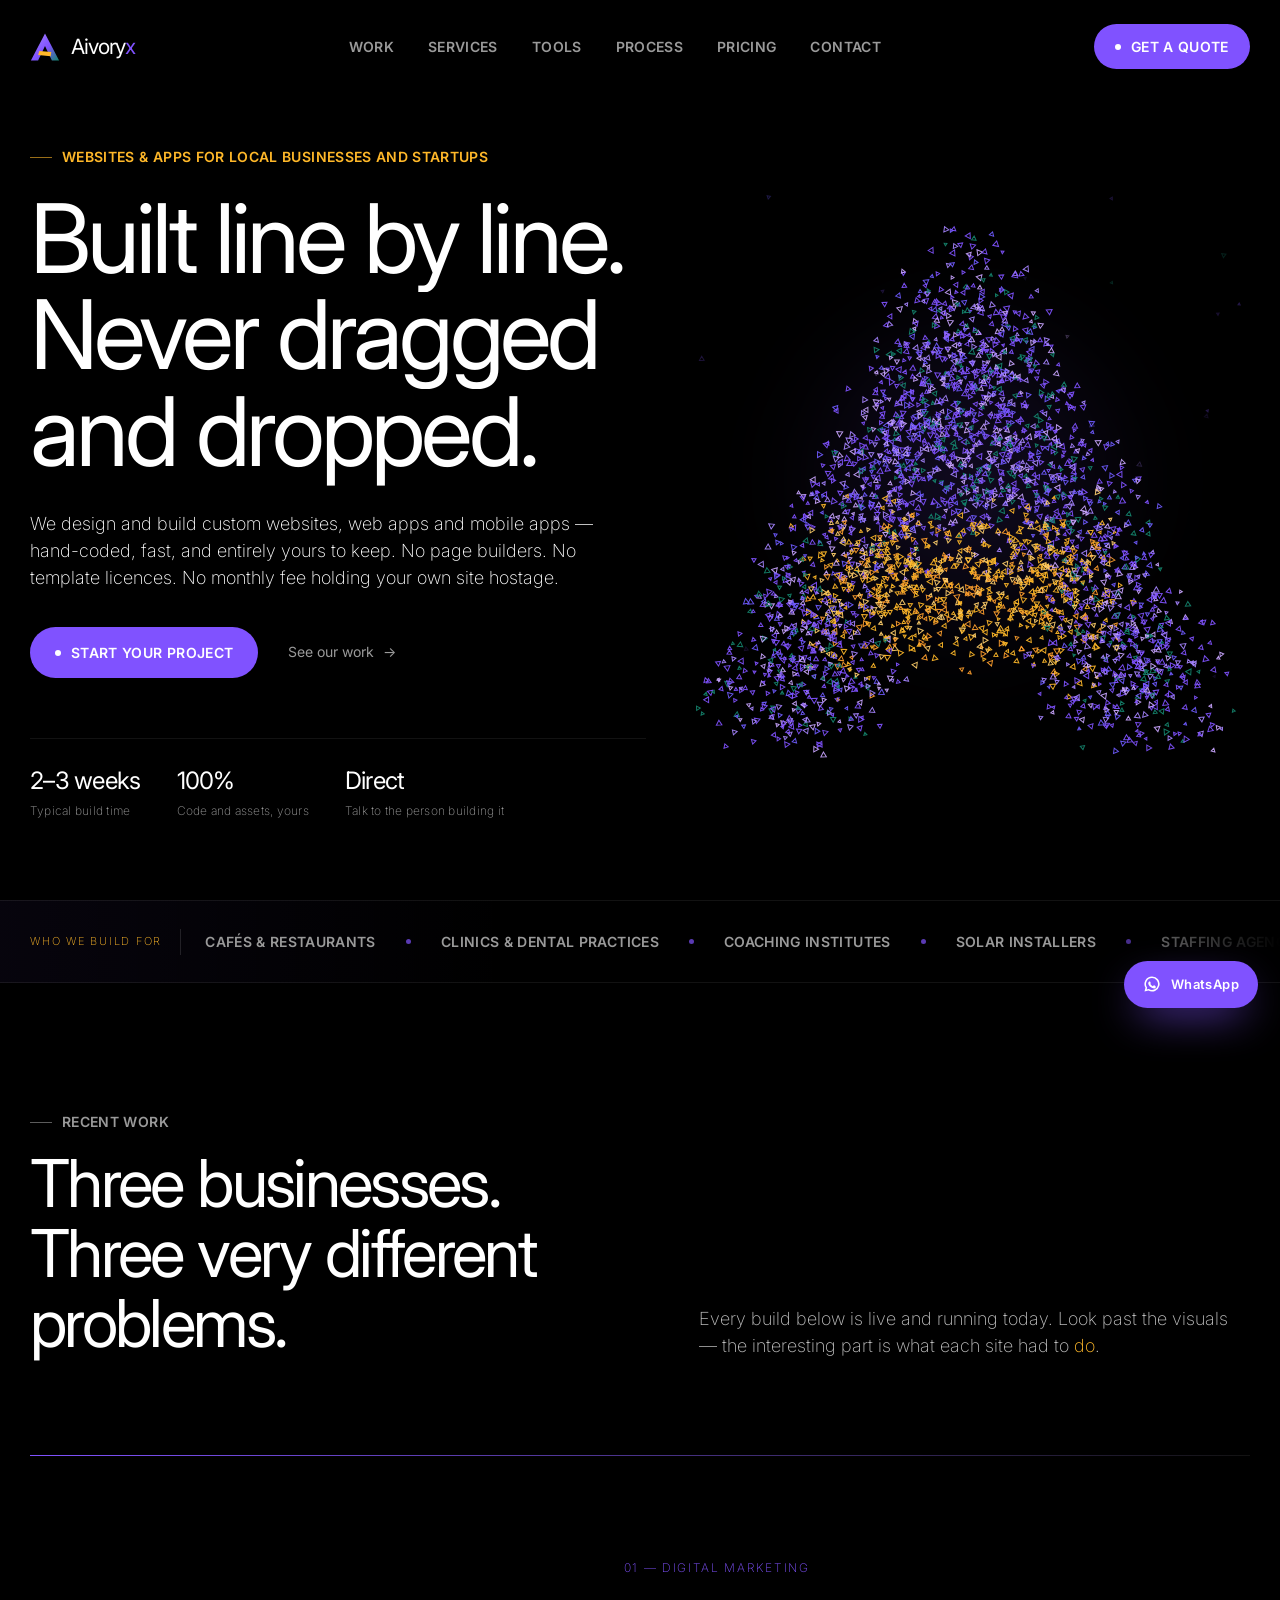
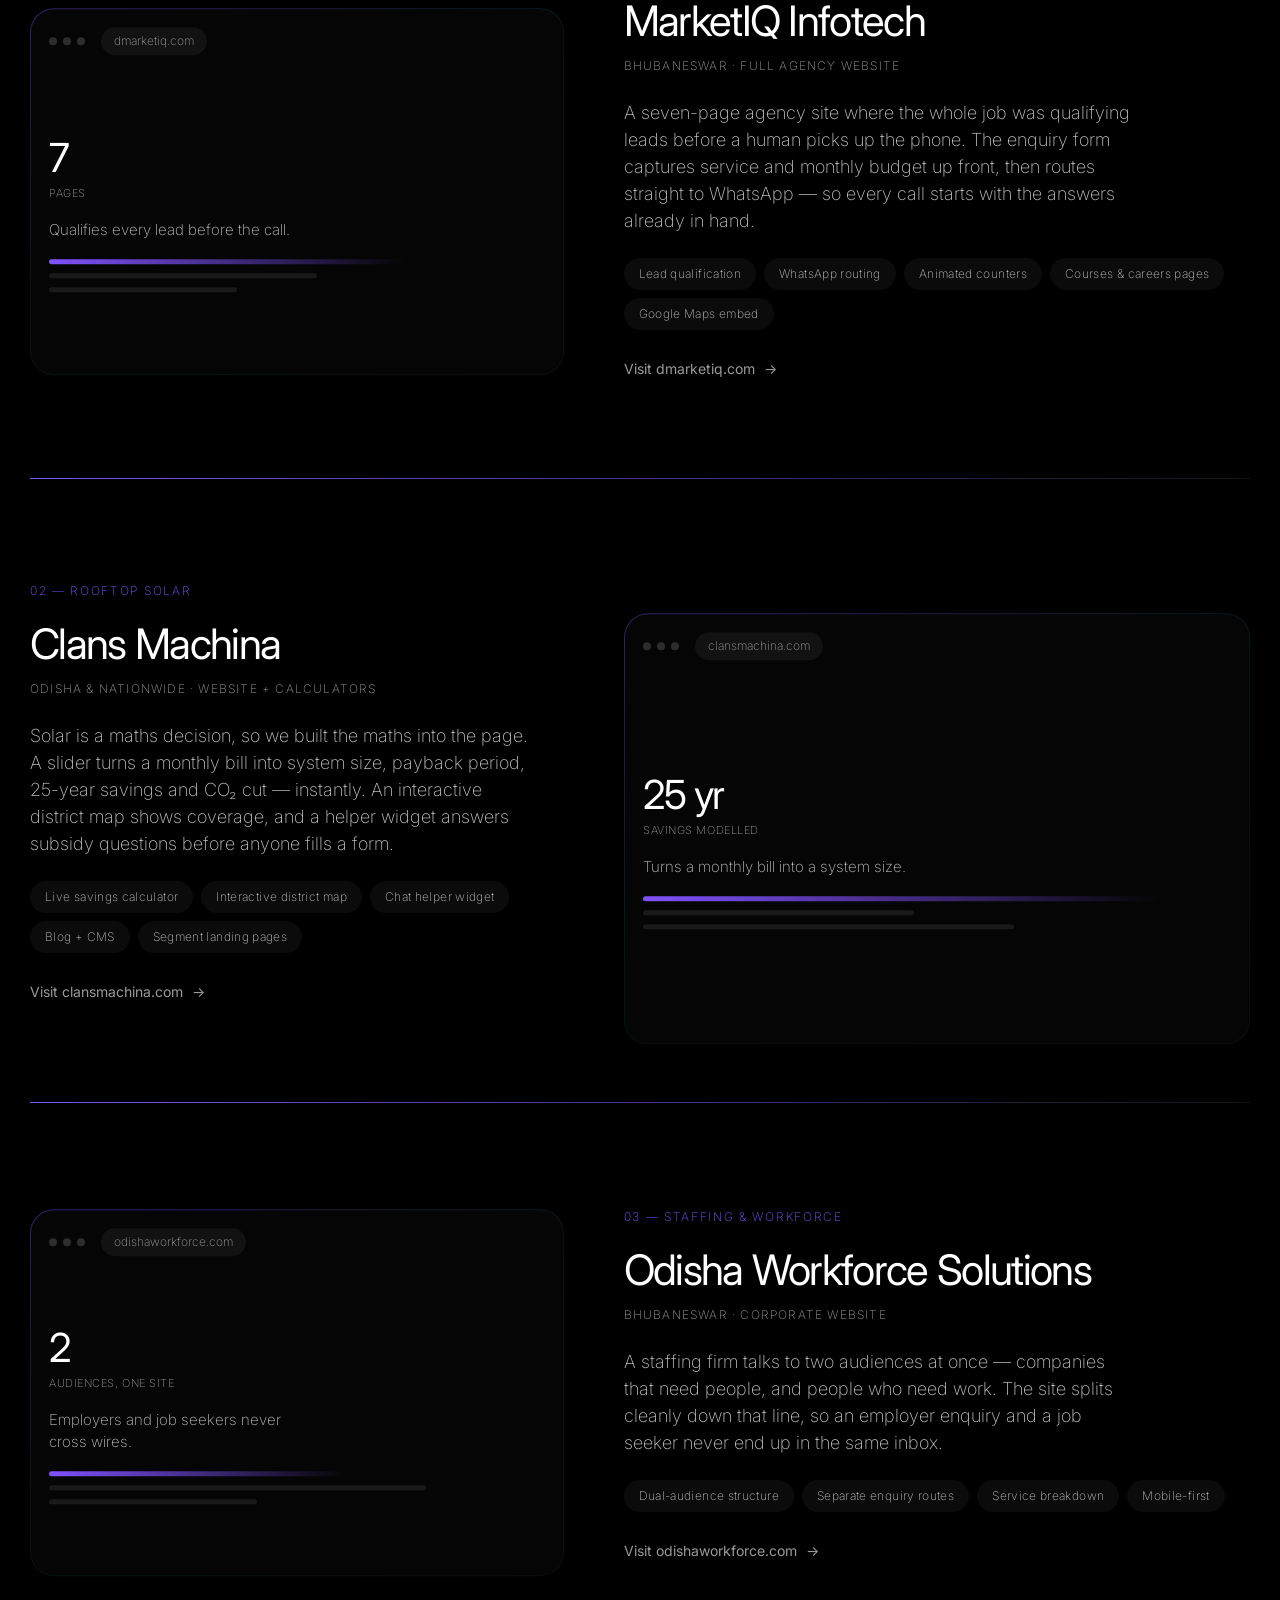
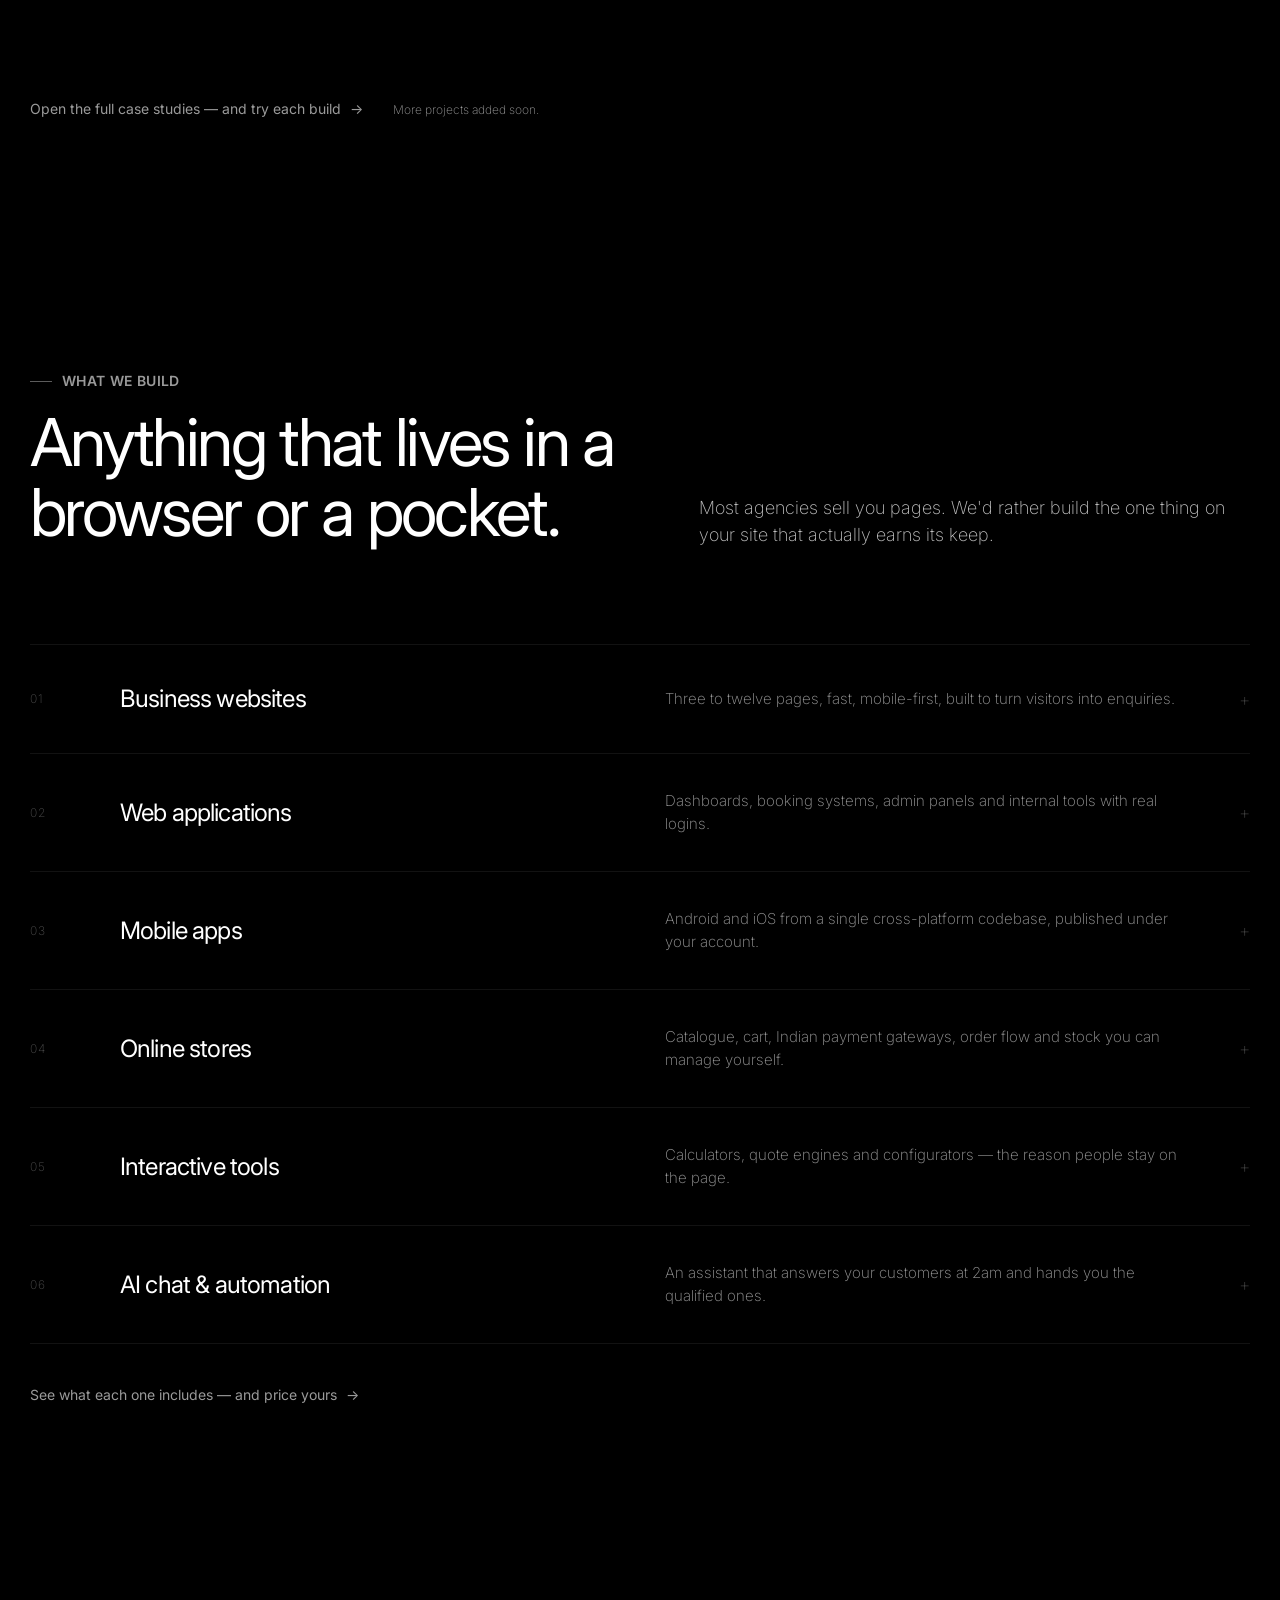
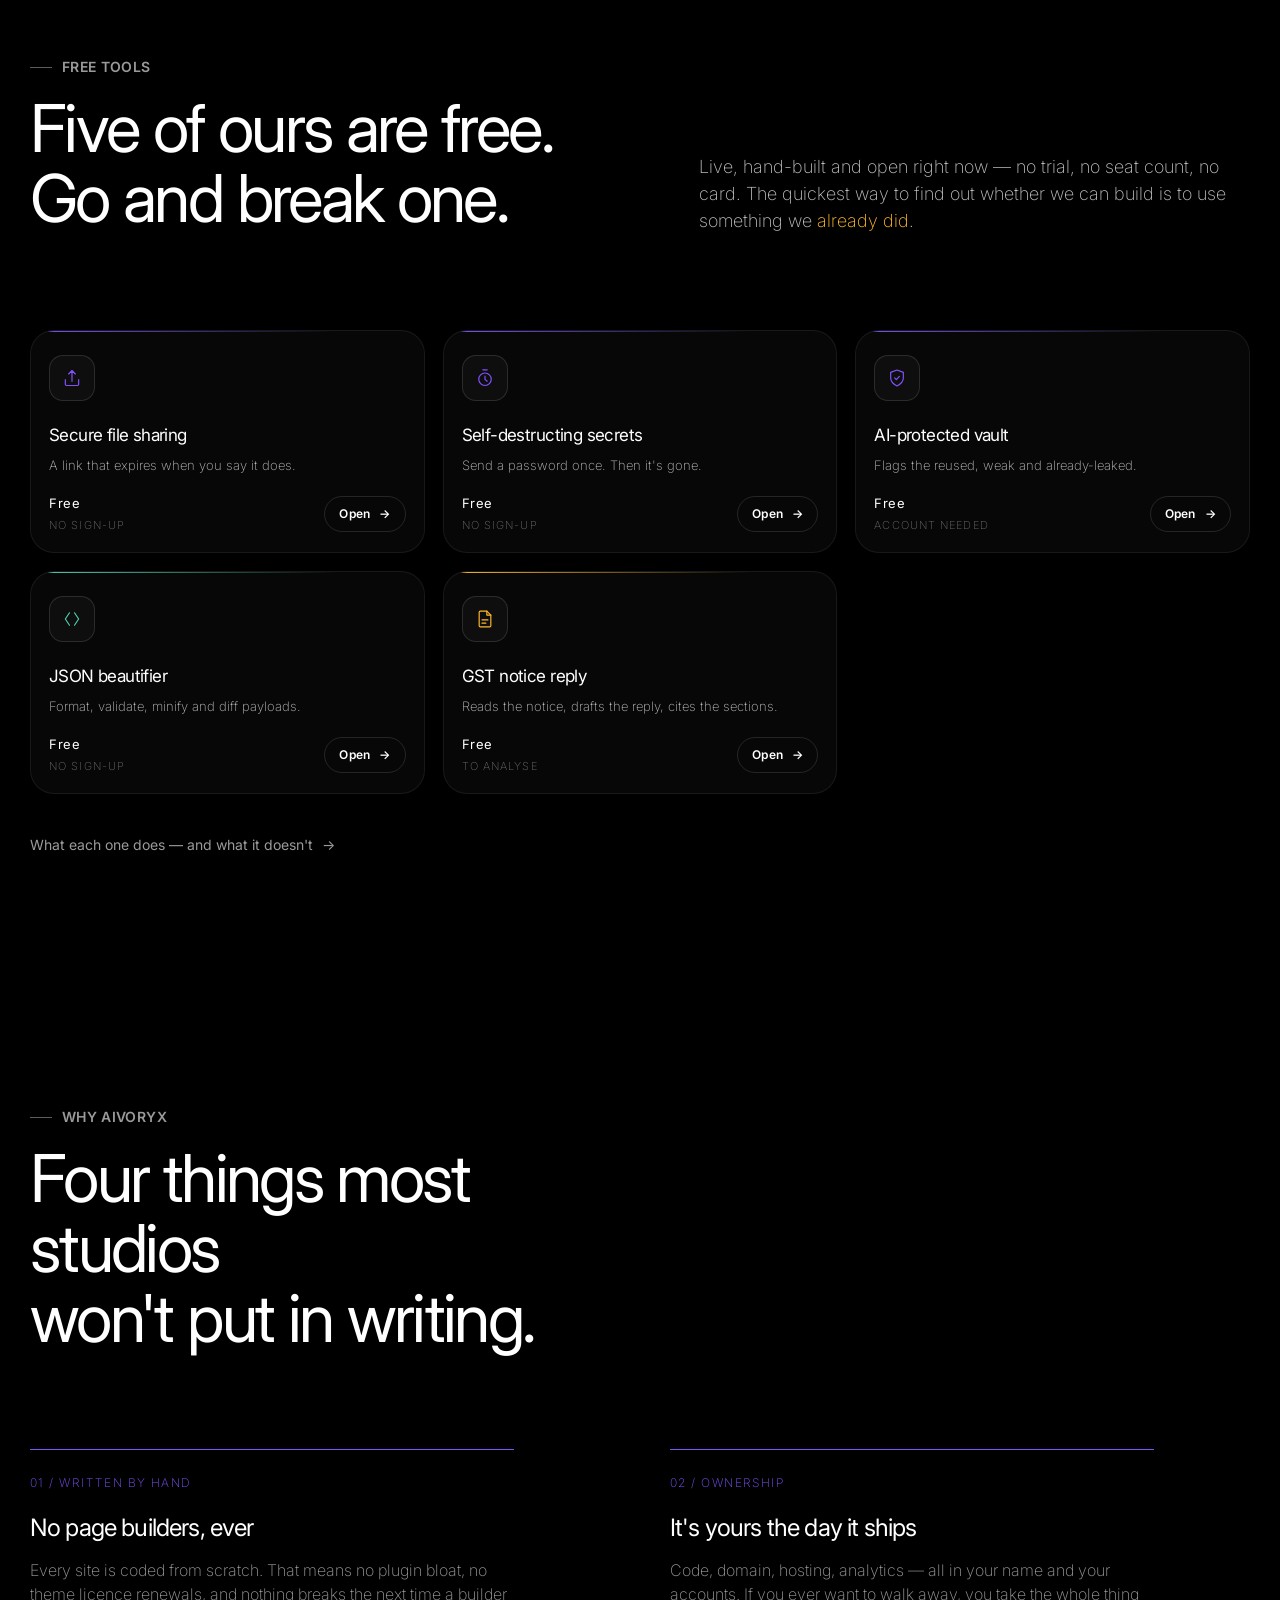
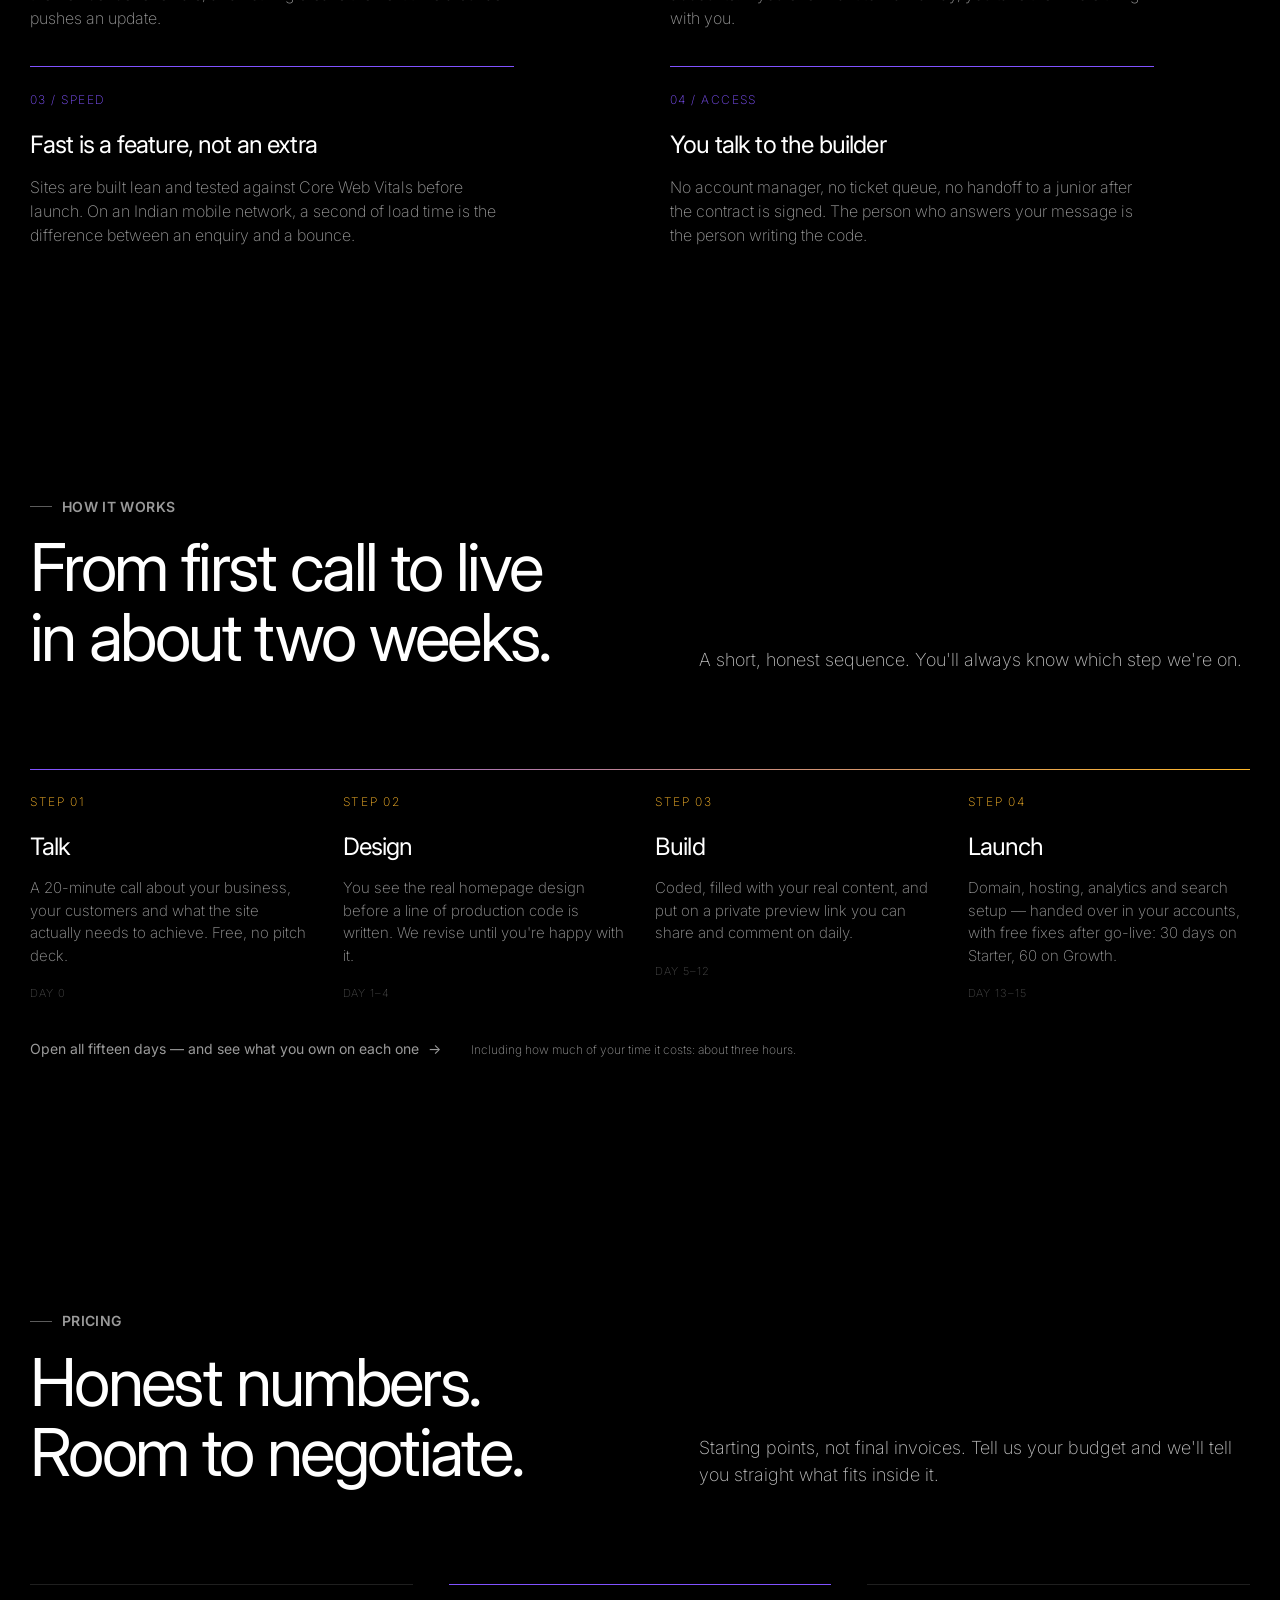
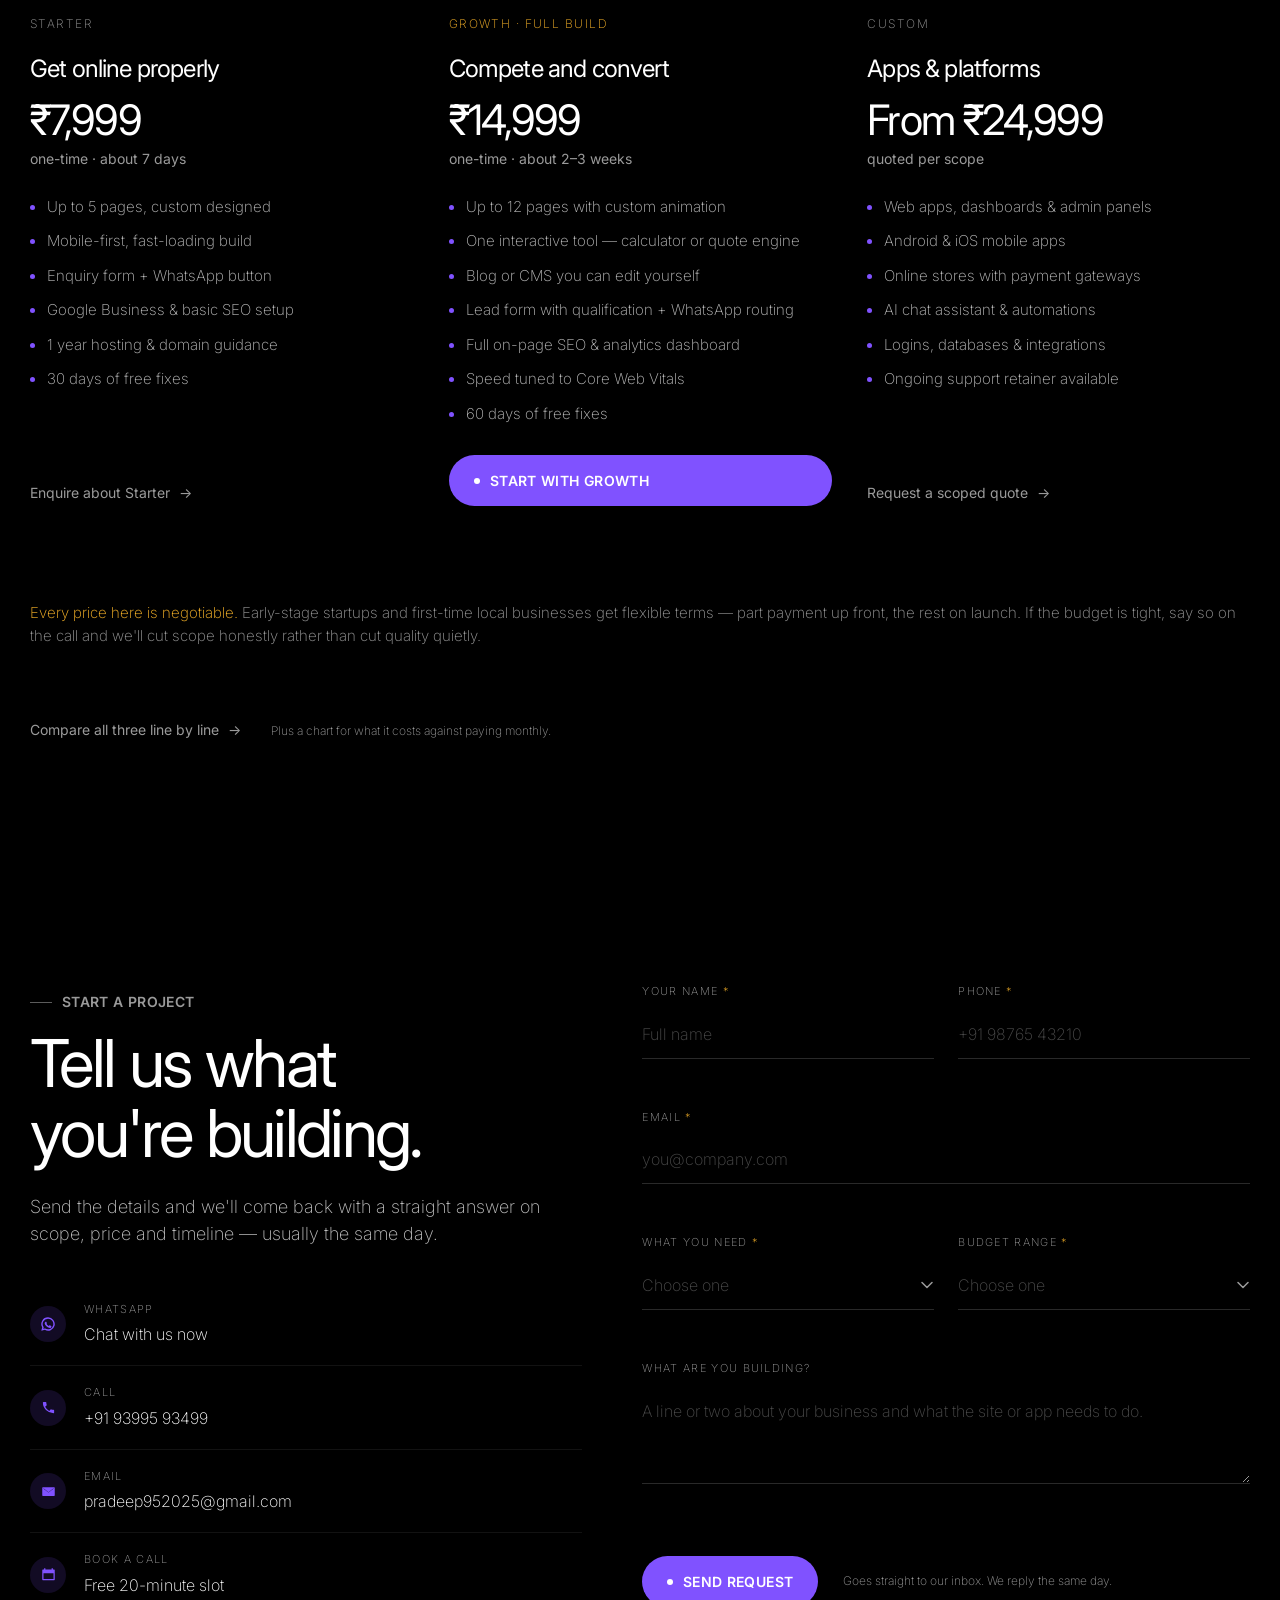
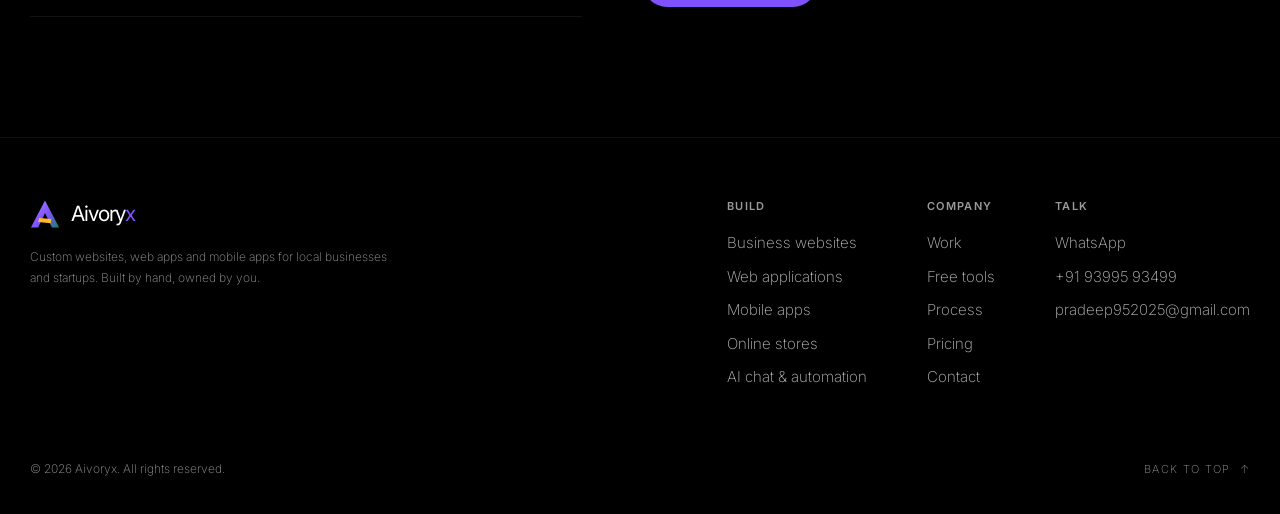
==== index.html @ 93f87a22 "Add tools page and mail backend, fix responsive layout across all pages Work page: replace the fixed" ====
<!DOCTYPE html>
<html lang="en">
<head>
<meta charset="UTF-8">
<meta name="viewport" content="width=device-width, initial-scale=1.0, viewport-fit=cover">
<meta name="theme-color" content="#000000">

<title>Aivoryx &mdash; Custom Websites, Web Apps &amp; Mobile Apps for Local Businesses and Startups</title>
<meta name="description" content="Aivoryx designs and builds custom websites, web apps and mobile apps for local businesses and startups. Hand-coded, fast, and yours to keep. No page builders, no monthly hostage fees.">
<link rel="canonical" href="https://aivoryx.com/">

<!-- Social -->
<meta property="og:type" content="website">
<meta property="og:url" content="https://aivoryx.com/">
<meta property="og:site_name" content="Aivoryx">
<meta property="og:title" content="Aivoryx &mdash; Built line by line. Never dragged and dropped.">
<meta property="og:description" content="Custom websites, web apps and mobile apps for local businesses and startups. Hand-coded, fast, and entirely yours to keep.">
<meta property="og:image" content="https://aivoryx.com/assets/img/og-cover.png">
<meta name="twitter:card" content="summary_large_image">

<!-- Icons -->
<link rel="icon" href="assets/img/favicon.svg" type="image/svg+xml">
<link rel="apple-touch-icon" href="assets/img/apple-touch-icon.png">
<link rel="manifest" href="site.webmanifest">

<!-- Fonts -->
<link rel="preconnect" href="https://fonts.googleapis.com">
<link rel="preconnect" href="https://fonts.gstatic.com" crossorigin>
<link href="https://fonts.googleapis.com/css2?family=Inter:wght@200;300;400;500;600;700&display=swap" rel="stylesheet">

<!-- Styles: tokens → base → components → sections → responsive -->
<link rel="stylesheet" href="assets/css/tokens.css">
<link rel="stylesheet" href="assets/css/base.css">
<link rel="stylesheet" href="assets/css/components.css">
<link rel="stylesheet" href="assets/css/sections.css">
<link rel="stylesheet" href="assets/css/tools.css">
<link rel="stylesheet" href="assets/css/responsive.css">

<script type="application/ld+json">
{
  "@context":"https://schema.org",
  "@type":"ProfessionalService",
  "name":"Aivoryx",
  "description":"Custom websites, web apps and mobile apps for local businesses and startups.",
  "url":"https://aivoryx.com/",
  "email":"pradeep952025@gmail.com",
  "telephone":"+91-93995-93499",
  "areaServed":"IN",
  "address":{"@type":"PostalAddress","addressLocality":"Bhubaneswar","addressRegion":"Odisha","addressCountry":"IN"},
  "serviceType":["Website design","Web application development","Mobile app development","E-commerce","AI chat automation"]
}
</script>
</head>
<body>

<a class="skip" href="#top">Skip to content</a>
<div class="progress" id="progress" aria-hidden="true"></div>

<!-- ============================ NAV ============================ -->
<header class="nav" id="nav">
  <div class="wrap nav__inner">
    <a href="#top" class="brand" data-scroll aria-label="Aivoryx home">
      <svg class="brand__mark" viewBox="0 0 100 100" fill="none" aria-hidden="true">
        <defs>
          <linearGradient id="axg" x1="6" y1="4" x2="94" y2="96" gradientUnits="userSpaceOnUse">
            <stop stop-color="#a684ff"/><stop offset=".55" stop-color="#8052ff"/><stop offset="1" stop-color="#15846e"/>
          </linearGradient>
        </defs>
        <path class="brand__body" d="M50 5 L97 95 L73 95 L50 47 L27 95 L3 95 Z" fill="url(#axg)"/>
        <path class="brand__shard" d="M31 63 L71 67 L69 81 L27 77 Z" fill="#ffb829"/>
      </svg>
      <span class="brand__word">Aivory<b>x</b></span>
    </a>

    <nav class="nav__links" id="navLinks" aria-label="Primary">
      <span class="nav__pill" id="navPill" aria-hidden="true"></span>
      <a class="nav__link" href="work.html">Work</a>
      <a class="nav__link" href="services.html">Services</a>
      <a class="nav__link" href="tools.html">Tools</a>
      <a class="nav__link" href="process.html">Process</a>
      <a class="nav__link" href="pricing.html">Pricing</a>
      <a class="nav__link" href="#contact" data-scroll>Contact</a>
    </nav>

    <div class="nav__right">
      <a class="btn nav__cta" href="#contact" data-scroll data-magnetic><span class="btn__dot"></span><span>Get a quote</span></a>
      <button class="burger" id="burger" aria-label="Open menu" aria-expanded="false" aria-controls="navLinks">
        <span></span><span></span><span></span>
      </button>
    </div>
  </div>
</header>

<main id="top">

<!-- ============================ HERO ============================ -->
<section class="hero" id="hero">
  <div class="wrap hero__grid">
    <div class="hero__copy" id="heroCopy" data-hero-copy>
      <p class="eyebrow fade" style="--d:.05s">Websites &amp; apps for local businesses and startups</p>

      <h1 class="display">
        <span class="line"><span style="--d:.18s">Built line by line.</span></span>
        <span class="line"><span style="--d:.30s">Never dragged</span></span>
        <span class="line"><span style="--d:.42s">and dropped.</span></span>
      </h1>

      <p class="lede fade" style="--d:.58s">
        We design and build custom websites, web apps and mobile apps &mdash; hand-coded,
        fast, and entirely yours to keep. No page builders. No template licences.
        No monthly fee holding your own site hostage.
      </p>

      <div class="hero__actions fade" style="--d:.70s">
        <a class="btn" href="#contact" data-scroll data-magnetic><span class="btn__dot"></span><span>Start your project</span></a>
        <a class="ghost" href="#work" data-scroll>See our work <i>&rarr;</i></a>
      </div>

      <div class="hero__meta fade" style="--d:.82s">
        <span><b>2&ndash;3 weeks</b>Typical build time</span>
        <span><b>100%</b>Code and assets, yours</span>
        <span><b>Direct</b>Talk to the person building it</span>
      </div>
    </div>

    <div class="hero__canvasWrap">
      <div class="hero__glow" aria-hidden="true"></div>
      <canvas id="constellation" aria-hidden="true"></canvas>
    </div>
  </div>

  <div class="scrollcue" aria-hidden="true"><i></i> Scroll</div>
</section>

<!-- ============================ WHO WE BUILD FOR ============================ -->
<!-- The strip earns its place by naming the trades we actually serve,
     rather than repeating the Services list as decoration. -->
<section class="strip" aria-labelledby="stripLabel">
  <p class="strip__label" id="stripLabel">Who we build for</p>
  <div class="ticker" aria-hidden="true"><div class="ticker__track" id="tickerTrack"></div></div>
  <p class="sr-only" id="stripList"></p>
</section>

<!-- ============================ WORK ============================ -->
<section class="section" id="work">
  <div class="wrap">
    <div class="secHead rv">
      <div>
        <p class="eyebrow eyebrow--muted">Recent work</p>
        <h2 class="h-lg secHead__title">
          <span class="line"><span style="--d:.05s">Three businesses.</span></span>
          <span class="line"><span style="--d:.16s">Three very different problems.</span></span>
        </h2>
      </div>
      <p class="lede muted fade" style="--d:.3s">
        Every build below is live and running today. Look past the visuals &mdash; the
        interesting part is what each site had to <span class="amber">do</span>.
      </p>
    </div>

    <!-- 01 -->
    <article class="work__item">
      <div>
        <span class="work__index">01 &mdash; Digital marketing</span>
        <h3 class="h-md work__name">MarketIQ Infotech</h3>
        <p class="work__role">Bhubaneswar &middot; Full agency website</p>
        <p class="work__desc">
          A seven-page agency site where the whole job was qualifying leads before
          a human picks up the phone. The enquiry form captures service and monthly
          budget up front, then routes straight to WhatsApp &mdash; so every call starts
          with the answers already in hand.
        </p>
        <div class="work__tags">
          <span class="work__tag" style="--d:.05s">Lead qualification</span>
          <span class="work__tag" style="--d:.11s">WhatsApp routing</span>
          <span class="work__tag" style="--d:.17s">Animated counters</span>
          <span class="work__tag" style="--d:.23s">Courses &amp; careers pages</span>
          <span class="work__tag" style="--d:.29s">Google Maps embed</span>
        </div>
        <a class="ghost" href="https://dmarketiq.com" target="_blank" rel="noopener">Visit dmarketiq.com <i>&rarr;</i></a>
      </div>
      <div class="work__visual" data-parallax="0.05">
        <div class="frame"><div class="frame__inner">
          <span class="frame__sheen" aria-hidden="true"></span>
          <div class="frame__bar">
            <i class="frame__dot"></i><i class="frame__dot"></i><i class="frame__dot"></i>
            <span class="frame__url">dmarketiq.com</span>
          </div>
          <div class="frame__body">
            <div class="frame__kpis">
              <div class="frame__kpi"><b data-count="7">0</b><span>PAGES</span></div>
            </div>
            <p class="frame__what">Qualifies every lead before the call.</p>
            <div class="frame__lines">
              <i class="frame__line frame__line--accent" style="--w:72%;--d:.2s"></i>
              <i class="frame__line" style="--w:54%;--d:.32s"></i>
              <i class="frame__line" style="--w:38%;--d:.44s"></i>
            </div>
          </div>
        </div></div>
      </div>
    </article>

    <!-- 02 -->
    <article class="work__item">
      <div>
        <span class="work__index">02 &mdash; Rooftop solar</span>
        <h3 class="h-md work__name">Clans Machina</h3>
        <p class="work__role">Odisha &amp; nationwide &middot; Website + calculators</p>
        <p class="work__desc">
          Solar is a maths decision, so we built the maths into the page. A slider
          turns a monthly bill into system size, payback period, 25-year savings and
          CO&#8322; cut &mdash; instantly. An interactive district map shows coverage, and a
          helper widget answers subsidy questions before anyone fills a form.
        </p>
        <div class="work__tags">
          <span class="work__tag" style="--d:.05s">Live savings calculator</span>
          <span class="work__tag" style="--d:.11s">Interactive district map</span>
          <span class="work__tag" style="--d:.17s">Chat helper widget</span>
          <span class="work__tag" style="--d:.23s">Blog + CMS</span>
          <span class="work__tag" style="--d:.29s">Segment landing pages</span>
        </div>
        <a class="ghost" href="https://clansmachina.com" target="_blank" rel="noopener">Visit clansmachina.com <i>&rarr;</i></a>
      </div>
      <div class="work__visual" data-parallax="0.05">
        <div class="frame"><div class="frame__inner">
          <span class="frame__sheen" aria-hidden="true"></span>
          <div class="frame__bar">
            <i class="frame__dot"></i><i class="frame__dot"></i><i class="frame__dot"></i>
            <span class="frame__url">clansmachina.com</span>
          </div>
          <div class="frame__body">
            <div class="frame__kpis">
              <div class="frame__kpi"><b data-count="25" data-suffix=" yr">0</b><span>SAVINGS MODELLED</span></div>
            </div>
            <p class="frame__what">Turns a monthly bill into a system size.</p>
            <div class="frame__lines">
              <i class="frame__line frame__line--accent" style="--w:88%;--d:.2s"></i>
              <i class="frame__line" style="--w:46%;--d:.32s"></i>
              <i class="frame__line" style="--w:63%;--d:.44s"></i>
            </div>
          </div>
        </div></div>
      </div>
    </article>

    <!-- 03 -->
    <article class="work__item">
      <div>
        <span class="work__index">03 &mdash; Staffing &amp; workforce</span>
        <h3 class="h-md work__name">Odisha Workforce Solutions</h3>
        <p class="work__role">Bhubaneswar &middot; Corporate website</p>
        <p class="work__desc">
          A staffing firm talks to two audiences at once &mdash; companies that need people,
          and people who need work. The site splits cleanly down that line, so an
          employer enquiry and a job seeker never end up in the same inbox.
        </p>
        <div class="work__tags">
          <span class="work__tag" style="--d:.05s">Dual-audience structure</span>
          <span class="work__tag" style="--d:.11s">Separate enquiry routes</span>
          <span class="work__tag" style="--d:.17s">Service breakdown</span>
          <span class="work__tag" style="--d:.23s">Mobile-first</span>
        </div>
        <a class="ghost" href="https://odishaworkforce.com" target="_blank" rel="noopener">Visit odishaworkforce.com <i>&rarr;</i></a>
      </div>
      <div class="work__visual" data-parallax="0.05">
        <div class="frame"><div class="frame__inner">
          <span class="frame__sheen" aria-hidden="true"></span>
          <div class="frame__bar">
            <i class="frame__dot"></i><i class="frame__dot"></i><i class="frame__dot"></i>
            <span class="frame__url">odishaworkforce.com</span>
          </div>
          <div class="frame__body">
            <div class="frame__kpis">
              <div class="frame__kpi"><b data-count="2">0</b><span>AUDIENCES, ONE SITE</span></div>
            </div>
            <p class="frame__what">Employers and job seekers never cross wires.</p>
            <div class="frame__lines">
              <i class="frame__line frame__line--accent" style="--w:60%;--d:.2s"></i>
              <i class="frame__line" style="--w:76%;--d:.32s"></i>
              <i class="frame__line" style="--w:42%;--d:.44s"></i>
            </div>
          </div>
        </div></div>
      </div>
    </article>

    <div class="rv" style="margin-top:var(--s36);display:flex;align-items:center;gap:var(--s30);flex-wrap:wrap">
      <a class="ghost" href="work.html">Open the full case studies &mdash; and try each build <i>&rarr;</i></a>
      <p class="caption">More projects added soon.</p>
    </div>
  </div>
</section>

<!-- ============================ SERVICES ============================ -->
<section class="section" id="services">
  <div class="wrap">
    <div class="secHead rv">
      <div>
        <p class="eyebrow eyebrow--muted">What we build</p>
        <h2 class="h-lg secHead__title">
          <span class="line"><span style="--d:.05s">Anything that lives in a</span></span>
          <span class="line"><span style="--d:.16s">browser or a pocket.</span></span>
        </h2>
      </div>
      <p class="lede muted fade" style="--d:.3s">
        Most agencies sell you pages. We'd rather build the one thing on your site
        that actually earns its keep.
      </p>
    </div>

    <div class="svc">
      <div class="svc__row" style="--d:.02s">
        <span class="svc__num">01</span>
        <h3 class="svc__title">Business websites</h3>
        <p class="svc__desc">Three to twelve pages, fast, mobile-first, built to turn visitors into enquiries.</p>
        <span class="svc__plus" aria-hidden="true">+</span>
      </div>
      <div class="svc__row" style="--d:.08s">
        <span class="svc__num">02</span>
        <h3 class="svc__title">Web applications</h3>
        <p class="svc__desc">Dashboards, booking systems, admin panels and internal tools with real logins.</p>
        <span class="svc__plus" aria-hidden="true">+</span>
      </div>
      <div class="svc__row" style="--d:.14s">
        <span class="svc__num">03</span>
        <h3 class="svc__title">Mobile apps</h3>
        <p class="svc__desc">Android and iOS from a single cross-platform codebase, published under your account.</p>
        <span class="svc__plus" aria-hidden="true">+</span>
      </div>
      <div class="svc__row" style="--d:.20s">
        <span class="svc__num">04</span>
        <h3 class="svc__title">Online stores</h3>
        <p class="svc__desc">Catalogue, cart, Indian payment gateways, order flow and stock you can manage yourself.</p>
        <span class="svc__plus" aria-hidden="true">+</span>
      </div>
      <div class="svc__row" style="--d:.26s">
        <span class="svc__num">05</span>
        <h3 class="svc__title">Interactive tools</h3>
        <p class="svc__desc">Calculators, quote engines and configurators &mdash; the reason people stay on the page.</p>
        <span class="svc__plus" aria-hidden="true">+</span>
      </div>
      <div class="svc__row" style="--d:.32s">
        <span class="svc__num">06</span>
        <h3 class="svc__title">AI chat &amp; automation</h3>
        <p class="svc__desc">An assistant that answers your customers at 2am and hands you the qualified ones.</p>
        <span class="svc__plus" aria-hidden="true">+</span>
      </div>
    </div>

    <div class="rv" style="margin-top:var(--s36)">
      <a class="ghost" href="services.html">See what each one includes &mdash; and price yours <i>&rarr;</i></a>
    </div>
  </div>
</section>

<!-- ============================ FREE TOOLS ============================
     The only thing on this site somebody can use before they trust us.
     It sits directly after the services list on purpose — the moment
     someone has read what we build is the moment to hand them one.
     ============================================================ -->
<section class="section" id="tools">
  <div class="wrap">
    <div class="secHead rv">
      <div>
        <p class="eyebrow eyebrow--muted">Free tools</p>
        <h2 class="h-lg secHead__title">
          <span class="line"><span style="--d:.05s">Five of ours are free.</span></span>
          <span class="line"><span style="--d:.16s">Go and break one.</span></span>
        </h2>
      </div>
      <p class="lede muted fade" style="--d:.3s">
        Live, hand-built and open right now &mdash; no trial, no seat count, no card. The
        quickest way to find out whether we can build is to use something we
        <span class="amber">already did</span>.
      </p>
    </div>

    <div class="rack rack--teaser rv">
      <a class="tool" href="https://fileshare.aivoryx.com/" target="_blank" rel="noopener" style="--c:#8052ff;--d:.02s">
        <div class="tool__top">
          <span class="tool__glyph" aria-hidden="true">
            <svg width="20" height="20" viewBox="0 0 24 24" fill="none" stroke="currentColor" stroke-width="1.4" stroke-linecap="round" stroke-linejoin="round">
              <path d="M12 16V3M12 3L8 7.2M12 3l4 4.2"/><path d="M4 14v5.5A1.5 1.5 0 005.5 21h13a1.5 1.5 0 001.5-1.5V14"/>
            </svg>
          </span>
        </div>
        <h3 class="tool__t">Secure file sharing</h3>
        <p class="tool__d">A link that expires when you say it does.</p>
        <div class="tool__foot">
          <span class="tool__cost"><b>Free</b>No sign-up</span>
          <span class="tool__go">Open <i>&rarr;</i></span>
        </div>
      </a>

      <a class="tool" href="https://secret.aivoryx.com/" target="_blank" rel="noopener" style="--c:#8052ff;--d:.08s">
        <div class="tool__top">
          <span class="tool__glyph" aria-hidden="true">
            <svg width="20" height="20" viewBox="0 0 24 24" fill="none" stroke="currentColor" stroke-width="1.4" stroke-linecap="round" stroke-linejoin="round">
              <circle cx="12" cy="13.5" r="7.5"/><path d="M12 9.8v3.9l2.6 2.2M9.4 2.2h5.2"/>
            </svg>
          </span>
        </div>
        <h3 class="tool__t">Self-destructing secrets</h3>
        <p class="tool__d">Send a password once. Then it's gone.</p>
        <div class="tool__foot">
          <span class="tool__cost"><b>Free</b>No sign-up</span>
          <span class="tool__go">Open <i>&rarr;</i></span>
        </div>
      </a>

      <a class="tool" href="https://vault.aivoryx.com/login" target="_blank" rel="noopener" style="--c:#8052ff;--d:.14s">
        <div class="tool__top">
          <span class="tool__glyph" aria-hidden="true">
            <svg width="20" height="20" viewBox="0 0 24 24" fill="none" stroke="currentColor" stroke-width="1.4" stroke-linecap="round" stroke-linejoin="round">
              <path d="M12 21.5s7.6-3.8 7.6-9.5V5.2L12 2.4 4.4 5.2v6.8c0 5.7 7.6 9.5 7.6 9.5z"/><path d="M9.2 11.9l2 2 3.6-3.9"/>
            </svg>
          </span>
        </div>
        <h3 class="tool__t">AI-protected vault</h3>
        <p class="tool__d">Flags the reused, weak and already-leaked.</p>
        <div class="tool__foot">
          <span class="tool__cost"><b>Free</b>Account needed</span>
          <span class="tool__go">Open <i>&rarr;</i></span>
        </div>
      </a>

      <a class="tool" href="https://jsonbeautifier.aivoryx.com/" target="_blank" rel="noopener" style="--c:#4fd1b0;--d:.20s">
        <div class="tool__top">
          <span class="tool__glyph" aria-hidden="true">
            <svg width="20" height="20" viewBox="0 0 24 24" fill="none" stroke="currentColor" stroke-width="1.4" stroke-linecap="round" stroke-linejoin="round">
              <path d="M9 4.5L4 12l5 7.5M15 4.5l5 7.5-5 7.5"/>
            </svg>
          </span>
        </div>
        <h3 class="tool__t">JSON beautifier</h3>
        <p class="tool__d">Format, validate, minify and diff payloads.</p>
        <div class="tool__foot">
          <span class="tool__cost"><b>Free</b>No sign-up</span>
          <span class="tool__go">Open <i>&rarr;</i></span>
        </div>
      </a>

      <a class="tool" href="https://gstreply.aivoryx.com/" target="_blank" rel="noopener" style="--c:#ffb829;--d:.26s">
        <div class="tool__top">
          <span class="tool__glyph" aria-hidden="true">
            <svg width="20" height="20" viewBox="0 0 24 24" fill="none" stroke="currentColor" stroke-width="1.4" stroke-linecap="round" stroke-linejoin="round">
              <path d="M14.2 2.5H6.4A1.4 1.4 0 005 3.9v16.2a1.4 1.4 0 001.4 1.4h11.2a1.4 1.4 0 001.4-1.4V7.3z"/>
              <path d="M14.2 2.5v4.8H19M8.4 13h7.2M8.4 17h4.6"/>
            </svg>
          </span>
        </div>
        <h3 class="tool__t">GST notice reply</h3>
        <p class="tool__d">Reads the notice, drafts the reply, cites the sections.</p>
        <div class="tool__foot">
          <span class="tool__cost"><b>Free</b>To analyse</span>
          <span class="tool__go">Open <i>&rarr;</i></span>
        </div>
      </a>
    </div>

    <div class="rv" style="margin-top:var(--s36)">
      <a class="ghost" href="tools.html">What each one does &mdash; and what it doesn't <i>&rarr;</i></a>
    </div>
  </div>
</section>

<!-- ============================ WHY ============================ -->
<section class="section" id="why">
  <div class="wrap">
    <div class="secHead rv">
      <div>
        <p class="eyebrow eyebrow--muted">Why Aivoryx</p>
        <h2 class="h-lg secHead__title">
          <span class="line"><span style="--d:.05s">Four things most studios</span></span>
          <span class="line"><span style="--d:.16s">won't put in writing.</span></span>
        </h2>
      </div>
    </div>

    <div class="why">
      <div class="why__item rv" style="--d:.02s">
        <span class="why__k">01 / Written by hand</span>
        <h3 class="why__t">No page builders, ever</h3>
        <p class="why__d">
          Every site is coded from scratch. That means no plugin bloat, no theme
          licence renewals, and nothing breaks the next time a builder pushes an update.
        </p>
      </div>
      <div class="why__item rv" style="--d:.12s">
        <span class="why__k">02 / Ownership</span>
        <h3 class="why__t">It's yours the day it ships</h3>
        <p class="why__d">
          Code, domain, hosting, analytics &mdash; all in your name and your accounts.
          If you ever want to walk away, you take the whole thing with you.
        </p>
      </div>
      <div class="why__item rv" style="--d:.22s">
        <span class="why__k">03 / Speed</span>
        <h3 class="why__t">Fast is a feature, not an extra</h3>
        <p class="why__d">
          Sites are built lean and tested against Core Web Vitals before launch.
          On an Indian mobile network, a second of load time is the difference
          between an enquiry and a bounce.
        </p>
      </div>
      <div class="why__item rv" style="--d:.32s">
        <span class="why__k">04 / Access</span>
        <h3 class="why__t">You talk to the builder</h3>
        <p class="why__d">
          No account manager, no ticket queue, no handoff to a junior after the
          contract is signed. The person who answers your message is the person
          writing the code.
        </p>
      </div>
    </div>
  </div>
</section>

<!-- ============================ PROCESS ============================ -->
<section class="section" id="process">
  <div class="wrap">
    <div class="secHead rv">
      <div>
        <p class="eyebrow eyebrow--muted">How it works</p>
        <h2 class="h-lg secHead__title">
          <span class="line"><span style="--d:.05s">From first call to live</span></span>
          <span class="line"><span style="--d:.16s">in about two weeks.</span></span>
        </h2>
      </div>
      <p class="lede muted fade" style="--d:.3s">A short, honest sequence. You'll always know which step we're on.</p>
    </div>

    <div class="steps" id="steps">
      <span class="steps__rail" aria-hidden="true"></span>
      <div class="step" style="--d:.05s">
        <span class="step__n">STEP 01</span>
        <h3 class="step__t">Talk</h3>
        <p class="step__d">A 20-minute call about your business, your customers and what the site actually needs to achieve. Free, no pitch deck.</p>
        <span class="step__when">Day 0</span>
      </div>
      <div class="step" style="--d:.17s">
        <span class="step__n">STEP 02</span>
        <h3 class="step__t">Design</h3>
        <p class="step__d">You see the real homepage design before a line of production code is written. We revise until you're happy with it.</p>
        <span class="step__when">Day 1&ndash;4</span>
      </div>
      <div class="step" style="--d:.29s">
        <span class="step__n">STEP 03</span>
        <h3 class="step__t">Build</h3>
        <p class="step__d">Coded, filled with your real content, and put on a private preview link you can share and comment on daily.</p>
        <span class="step__when">Day 5&ndash;12</span>
      </div>
      <div class="step" style="--d:.41s">
        <span class="step__n">STEP 04</span>
        <h3 class="step__t">Launch</h3>
        <p class="step__d">Domain, hosting, analytics and search setup &mdash; handed over in your accounts, with free fixes after go-live: 30 days on Starter, 60 on Growth.</p>
        <span class="step__when">Day 13&ndash;15</span>
      </div>
    </div>

    <div class="rv" style="margin-top:var(--s36);display:flex;align-items:center;gap:var(--s30);flex-wrap:wrap">
      <a class="ghost" href="process.html">Open all fifteen days &mdash; and see what you own on each one <i>&rarr;</i></a>
      <p class="caption">Including how much of your time it costs: about three hours.</p>
    </div>
  </div>
</section>

<!-- ============================ PRICING ============================ -->
<section class="section" id="pricing">
  <div class="wrap">
    <div class="secHead rv">
      <div>
        <p class="eyebrow eyebrow--muted">Pricing</p>
        <h2 class="h-lg secHead__title">
          <span class="line"><span style="--d:.05s">Honest numbers.</span></span>
          <span class="line"><span style="--d:.16s">Room to negotiate.</span></span>
        </h2>
      </div>
      <p class="lede muted fade" style="--d:.3s">
        Starting points, not final invoices. Tell us your budget and we'll tell you
        straight what fits inside it.
      </p>
    </div>

    <div class="plans">
      <div class="plan" style="--d:.05s">
        <span class="plan__tag">Starter</span>
        <h3 class="plan__name">Get online properly</h3>
        <p class="plan__price">&#8377;7,999<small>one-time &middot; about 7 days</small></p>
        <ul class="plan__list">
          <li>Up to 5 pages, custom designed</li>
          <li>Mobile-first, fast-loading build</li>
          <li>Enquiry form + WhatsApp button</li>
          <li>Google Business &amp; basic SEO setup</li>
          <li>1 year hosting &amp; domain guidance</li>
          <li>30 days of free fixes</li>
        </ul>
        <a class="ghost" href="#contact" data-scroll>Enquire about Starter <i>&rarr;</i></a>
      </div>

      <div class="plan plan--featured" style="--d:.17s">
        <span class="plan__tag">Growth &middot; full build</span>
        <h3 class="plan__name">Compete and convert</h3>
        <p class="plan__price">&#8377;14,999<small>one-time &middot; about 2&ndash;3 weeks</small></p>
        <ul class="plan__list">
          <li>Up to 12 pages with custom animation</li>
          <li>One interactive tool &mdash; calculator or quote engine</li>
          <li>Blog or CMS you can edit yourself</li>
          <li>Lead form with qualification + WhatsApp routing</li>
          <li>Full on-page SEO &amp; analytics dashboard</li>
          <li>Speed tuned to Core Web Vitals</li>
          <li>60 days of free fixes</li>
        </ul>
        <a class="btn" href="#contact" data-scroll data-magnetic><span class="btn__dot"></span><span>Start with Growth</span></a>
      </div>

      <div class="plan" style="--d:.29s">
        <span class="plan__tag">Custom</span>
        <h3 class="plan__name">Apps &amp; platforms</h3>
        <p class="plan__price">From &#8377;24,999<small>quoted per scope</small></p>
        <ul class="plan__list">
          <li>Web apps, dashboards &amp; admin panels</li>
          <li>Android &amp; iOS mobile apps</li>
          <li>Online stores with payment gateways</li>
          <li>AI chat assistant &amp; automations</li>
          <li>Logins, databases &amp; integrations</li>
          <li>Ongoing support retainer available</li>
        </ul>
        <a class="ghost" href="#contact" data-scroll>Request a scoped quote <i>&rarr;</i></a>
      </div>

      <p class="plan__note rv">
        <span class="amber">Every price here is negotiable.</span> Early-stage startups
        and first-time local businesses get flexible terms &mdash; part payment up front,
        the rest on launch. If the budget is tight, say so on the call and we'll cut
        scope honestly rather than cut quality quietly.
      </p>

      <div class="rv" style="grid-column:1/-1;margin-top:var(--s36);display:flex;align-items:center;gap:var(--s30);flex-wrap:wrap">
        <a class="ghost" href="pricing.html">Compare all three line by line <i>&rarr;</i></a>
        <p class="caption">Plus a chart for what it costs against paying monthly.</p>
      </div>
    </div>
  </div>
</section>

<!-- ============================ CONTACT ============================ -->
<section class="section" id="contact">
  <div class="wrap contact">
    <div class="rv">
      <p class="eyebrow eyebrow--muted">Start a project</p>
      <h2 class="h-lg secHead__title">
        <span class="line"><span style="--d:.05s">Tell us what</span></span>
        <span class="line"><span style="--d:.16s">you're building.</span></span>
      </h2>
      <p class="lede muted fade" style="--d:.3s;margin-top:var(--s24)">
        Send the details and we'll come back with a straight answer on scope,
        price and timeline &mdash; usually the same day.
      </p>

      <div class="channels">
        <a class="channel" href="https://wa.me/919399593499?text=Hi%20Aivoryx%2C%20I%27d%20like%20to%20discuss%20a%20project" data-wa target="_blank" rel="noopener">
          <span class="channel__ico" aria-hidden="true">
            <svg width="16" height="16" viewBox="0 0 24 24" fill="currentColor"><path d="M12 2a10 10 0 00-8.7 15L2 22l5.2-1.3A10 10 0 1012 2zm0 2a8 8 0 11-4.2 14.8l-.3-.2-2.6.7.7-2.5-.2-.3A8 8 0 0112 4zm4.3 10.6c-.2-.1-1.4-.7-1.6-.8-.2-.1-.4-.1-.5.1l-.7.9c-.1.2-.3.2-.5.1a6.5 6.5 0 01-3.2-2.8c-.1-.2 0-.4.1-.5l.4-.5c.1-.2.1-.3 0-.5l-.7-1.6c-.2-.4-.4-.4-.5-.4h-.5c-.2 0-.5.1-.7.3-.2.3-.9.9-.9 2.1s.9 2.4 1 2.6c.1.2 1.8 2.8 4.4 3.8 1.6.6 2.2.7 3 .5.5-.1 1.4-.6 1.6-1.2.2-.6.2-1.1.1-1.2l-.3-.2z"/></svg>
          </span>
          <span><span class="channel__k">WhatsApp</span><span class="channel__v">Chat with us now</span></span>
        </a>

        <a class="channel" href="tel:+919399593499" data-tel>
          <span class="channel__ico" aria-hidden="true">
            <svg width="15" height="15" viewBox="0 0 24 24" fill="currentColor"><path d="M6.6 10.8a15.1 15.1 0 006.6 6.6l2.2-2.2c.3-.3.7-.4 1-.2 1.1.4 2.4.6 3.6.6.6 0 1 .4 1 1V20c0 .6-.4 1-1 1A17 17 0 013 4c0-.6.4-1 1-1h3.5c.6 0 1 .4 1 1 0 1.3.2 2.5.6 3.6.1.3 0 .7-.2 1l-2.3 2.2z"/></svg>
          </span>
          <span><span class="channel__k">Call</span><span class="channel__v" data-phone-text>+91 93995 93499</span></span>
        </a>

        <a class="channel" href="mailto:pradeep952025@gmail.com" data-mail>
          <span class="channel__ico" aria-hidden="true">
            <svg width="15" height="15" viewBox="0 0 24 24" fill="currentColor"><path d="M3 5h18a1 1 0 011 1v12a1 1 0 01-1 1H3a1 1 0 01-1-1V6a1 1 0 011-1zm9 8L4.4 7.2 4 7v.6l8 6 8-6V7l-.4.2L12 13z"/></svg>
          </span>
          <span><span class="channel__k">Email</span><span class="channel__v" data-mail-text>pradeep952025@gmail.com</span></span>
        </a>

        <a class="channel" href="#contact" id="bookCall" data-scroll>
          <span class="channel__ico" aria-hidden="true">
            <svg width="15" height="15" viewBox="0 0 24 24" fill="currentColor"><path d="M7 2v2h10V2h2v2h2a1 1 0 011 1v15a1 1 0 01-1 1H3a1 1 0 01-1-1V5a1 1 0 011-1h2V2h2zm13 8H4v9h16v-9z"/></svg>
          </span>
          <span><span class="channel__k">Book a call</span><span class="channel__v">Free 20-minute slot</span></span>
        </a>
      </div>
    </div>

    <form class="form rv" id="quoteForm" style="--d:.12s" novalidate>
      <div class="field">
        <label for="f-name">Your name <i aria-hidden="true">*</i></label>
        <input id="f-name" name="name" type="text" autocomplete="name" placeholder="Full name"
               required aria-required="true" aria-describedby="f-name-err">
        <span class="field__bar"></span>
        <span class="field__err" id="f-name-err">Please tell us your name.</span>
      </div>
      <div class="field">
        <label for="f-phone">Phone <i aria-hidden="true">*</i></label>
        <input id="f-phone" name="phone" type="tel" inputmode="tel" autocomplete="tel" placeholder="+91 98765 43210"
               required aria-required="true" aria-describedby="f-phone-err">
        <span class="field__bar"></span>
        <span class="field__err" id="f-phone-err">At least 10 digits, please.</span>
      </div>
      <div class="field field--full">
        <label for="f-email">Email <i aria-hidden="true">*</i></label>
        <input id="f-email" name="email" type="email" inputmode="email" autocomplete="email" placeholder="you@company.com"
               required aria-required="true" aria-describedby="f-email-err">
        <span class="field__bar"></span>
        <span class="field__err" id="f-email-err">That email doesn't look right.</span>
      </div>
      <div class="field">
        <label for="f-need">What you need <i aria-hidden="true">*</i></label>
        <select id="f-need" name="need" required aria-required="true" aria-describedby="f-need-err">
          <option value="" disabled selected>Choose one</option>
          <option>Business website</option>
          <option>Web application</option>
          <option>Mobile app</option>
          <option>Online store</option>
          <option>Interactive tool or calculator</option>
          <option>AI chat / automation</option>
          <option>Redesign of an existing site</option>
          <option>Not sure yet</option>
        </select>
        <span class="field__bar"></span>
        <span class="field__err" id="f-need-err">Pick whichever is closest.</span>
      </div>
      <div class="field">
        <label for="f-budget">Budget range <i aria-hidden="true">*</i></label>
        <select id="f-budget" name="budget" required aria-required="true" aria-describedby="f-budget-err">
          <option value="" disabled selected>Choose one</option>
          <option>Under &#8377;8,000</option>
          <option>&#8377;8,000 &ndash; &#8377;15,000</option>
          <option>&#8377;15,000 &ndash; &#8377;25,000</option>
          <option>&#8377;25,000+</option>
          <option>Tell me what's realistic</option>
        </select>
        <span class="field__bar"></span>
        <span class="field__err" id="f-budget-err">Pick one, or the last option.</span>
      </div>
      <div class="field field--full">
        <label for="f-msg">What are you building?</label>
        <textarea id="f-msg" name="message" rows="3" autocomplete="off" placeholder="A line or two about your business and what the site or app needs to do."></textarea>
        <span class="field__bar"></span>
      </div>

      <!-- Off-screen, never shown to a person. Anything that fills it in
           is a bot, and the submission is dropped without saying so. -->
      <div class="field field--trap" aria-hidden="true">
        <label for="f-co">Company</label>
        <input id="f-co" name="company" type="text" tabindex="-1" autocomplete="off">
      </div>

      <div class="form__submit">
        <button class="btn" type="submit" data-magnetic><span class="btn__dot"></span><span>Send request</span></button>
        <span class="caption" id="formNote" role="status" aria-live="polite">Goes straight to our inbox. We reply the same day.</span>
      </div>
    </form>
  </div>
</section>

</main>

<!-- ============================ FOOTER ============================ -->
<footer class="footer">
  <div class="wrap">
    <div class="footer__top">
      <div style="max-width:34ch">
        <a href="#top" class="brand" data-scroll style="margin-bottom:var(--s18)">
          <svg class="brand__mark" viewBox="0 0 100 100" fill="none" aria-hidden="true">
            <path class="brand__body" d="M50 5 L97 95 L73 95 L50 47 L27 95 L3 95 Z" fill="url(#axg)"/>
            <path class="brand__shard" d="M31 63 L71 67 L69 81 L27 77 Z" fill="#ffb829"/>
          </svg>
          <span class="brand__word">Aivory<b>x</b></span>
        </a>
        <p class="caption" style="line-height:1.7">
          Custom websites, web apps and mobile apps for local businesses and
          startups. Built by hand, owned by you.
        </p>
      </div>

      <div class="footer__cols">
        <div class="footer__col">
          <h4>Build</h4>
          <a href="#services" data-scroll>Business websites</a>
          <a href="#services" data-scroll>Web applications</a>
          <a href="#services" data-scroll>Mobile apps</a>
          <a href="#services" data-scroll>Online stores</a>
          <a href="#services" data-scroll>AI chat &amp; automation</a>
        </div>
        <div class="footer__col">
          <h4>Company</h4>
          <a href="work.html">Work</a>
          <a href="tools.html">Free tools</a>
          <a href="process.html">Process</a>
          <a href="pricing.html">Pricing</a>
          <a href="#contact" data-scroll>Contact</a>
        </div>
        <div class="footer__col">
          <h4>Talk</h4>
          <a href="https://wa.me/919399593499" data-wa target="_blank" rel="noopener">WhatsApp</a>
          <a href="tel:+919399593499" data-tel data-phone-text>+91 93995 93499</a>
          <a href="mailto:pradeep952025@gmail.com" data-mail data-mail-text>pradeep952025@gmail.com</a>
        </div>
      </div>
    </div>

    <div class="footer__bottom">
      <p class="caption">&copy; <span id="yr">2026</span> Aivoryx. All rights reserved.</p>
      <a class="toTop" href="#top" data-scroll>Back to top <span aria-hidden="true">&uarr;</span></a>
    </div>
  </div>
</footer>

<a class="wa" id="waFloat" href="https://wa.me/919399593499?text=Hi%20Aivoryx%2C%20I%27d%20like%20to%20discuss%20a%20project" data-wa target="_blank" rel="noopener" aria-label="Chat on WhatsApp">
  <svg width="18" height="18" viewBox="0 0 24 24" fill="currentColor" aria-hidden="true"><path d="M12 2a10 10 0 00-8.7 15L2 22l5.2-1.3A10 10 0 1012 2zm0 2a8 8 0 11-4.2 14.8l-.3-.2-2.6.7.7-2.5-.2-.3A8 8 0 0112 4zm4.3 10.6c-.2-.1-1.4-.7-1.6-.8-.2-.1-.4-.1-.5.1l-.7.9c-.1.2-.3.2-.5.1a6.5 6.5 0 01-3.2-2.8c-.1-.2 0-.4.1-.5l.4-.5c.1-.2.1-.3 0-.5l-.7-1.6c-.2-.4-.4-.4-.5-.4h-.5c-.2 0-.5.1-.7.3-.2.3-.9.9-.9 2.1s.9 2.4 1 2.6c.1.2 1.8 2.8 4.4 3.8 1.6.6 2.2.7 3 .5.5-.1 1.4-.6 1.6-1.2.2-.6.2-1.1.1-1.2l-.3-.2z"/></svg>
  <span>WhatsApp</span>
</a>

<!-- Scripts: config → utils → modules → boot. Order matters. -->
<script src="assets/js/config.js" defer></script>
<script src="assets/js/utils.js" defer></script>
<script src="assets/js/contact.js" defer></script>
<script src="assets/js/nav.js" defer></script>
<script src="assets/js/reveal.js" defer></script>
<script src="assets/js/form.js" defer></script>
<script src="assets/js/constellation.js" defer></script>
<script src="assets/js/main.js" defer></script>
</body>
</html>
---- assets/css/tokens.css ----
/* ============================================================
   AIVORYX — Design tokens
   Pure black void · single violet accent · amber spark.
   Hierarchy comes from scale, never from weight.
   ============================================================ */
:root{
  /* palette */
  --void:#000000;
  --bone:#ffffff;
  --ash:#9a9a9a;
  --mist:#bdbdbd;
  --iris:#8052ff;
  --spark:#ffb829;
  --verdant:#15846e;

  --hair:rgba(255,255,255,.07);
  --hair-2:rgba(255,255,255,.12);

  /* type */
  --font:'Inter',ui-sans-serif,system-ui,-apple-system,BlinkMacSystemFont,"Segoe UI",Roboto,sans-serif;

  --t-caption:12px;
  --t-nav:14px;
  --t-body:18px;
  --t-2xs:24px;
  --t-xs:27px;
  --t-sm:42px;
  --t-lg:78px;
  --t-display:113px;

  --fw-xl:200;   /* signature ultra-light body */
  --fw-r:400;    /* every headline */
  --fw-sb:600;   /* nav + labels only */

  /* space */
  --s6:6px;   --s12:12px; --s18:18px; --s24:24px;
  --s30:30px; --s36:36px; --s60:60px; --s96:96px; --s120:120px;

  /* shell */
  --max:1280px;
  --wrap-pad:30px;   /* gutter on .wrap — anything bleeding past it must use this */
  --r-3xl:24px;
  --r-full:9999px;
  --nav-h:78px;

  /* one shared easing across the whole page */
  --ease:cubic-bezier(.22,.85,.24,1);
}
---- assets/css/base.css ----
/* ============================================================
   Reset, document base, typography roles, shared utilities
   ============================================================ */
*,*::before,*::after{box-sizing:border-box;margin:0;padding:0}
html{-webkit-text-size-adjust:100%}
body{
  background:var(--void);color:var(--bone);
  font-family:var(--font);font-size:var(--t-body);
  font-weight:var(--fw-xl);line-height:1.5;
  overflow-x:hidden;
  -webkit-font-smoothing:antialiased;-moz-osx-font-smoothing:grayscale;
}
img,canvas,svg{display:block;max-width:100%}
a{color:inherit;text-decoration:none}
button,input,select,textarea{font:inherit;color:inherit}
ul{list-style:none}
::selection{background:var(--iris);color:#fff}
:focus-visible{outline:2px solid var(--spark);outline-offset:4px;border-radius:4px}

section[id]{scroll-margin-top:calc(var(--nav-h) + 18px)}

::-webkit-scrollbar{width:9px}
::-webkit-scrollbar-track{background:#000}
::-webkit-scrollbar-thumb{background:#1c1c1c;border-radius:99px}
::-webkit-scrollbar-thumb:hover{background:#2b2b2b}

/* skip link — keyboard users land past the nav */
.skip{
  position:absolute;left:-9999px;top:12px;z-index:300;
  padding:12px 18px;border-radius:var(--r-full);
  background:var(--iris);color:#fff;font-size:var(--t-nav);font-weight:var(--fw-sb);
}
.skip:focus{left:18px}

/* available to assistive tech, invisible on screen */
.sr-only{
  position:absolute;width:1px;height:1px;padding:0;margin:-1px;
  overflow:hidden;clip:rect(0,0,0,0);white-space:nowrap;border:0;
}

.wrap{width:100%;max-width:var(--max);margin-inline:auto;padding-inline:var(--wrap-pad)}
.section{padding-block:var(--s120)}

/* ---------------- Typography roles ---------------- */
.eyebrow{
  display:inline-flex;align-items:center;gap:10px;
  font-size:var(--t-nav);font-weight:var(--fw-sb);
  letter-spacing:.025em;text-transform:uppercase;
  color:var(--spark);line-height:1.2;
}
.eyebrow::before{
  content:"";width:22px;height:1px;background:currentColor;opacity:.6;
  transform:scaleX(0);transform-origin:left;
  transition:transform .9s var(--ease) .1s;
}
.is-in .eyebrow::before{transform:scaleX(1)}
.eyebrow--muted{color:var(--ash)}

h1,h2,h3,h4{font-weight:var(--fw-r);letter-spacing:-0.04em}
.display{font-size:clamp(42px,8.2vw,var(--t-display));line-height:1.01}
.h-lg{font-size:clamp(34px,5.8vw,var(--t-lg));line-height:1.06}
.h-md{font-size:clamp(29px,4.2vw,var(--t-sm));line-height:1.14}

.lede{font-size:var(--t-body);font-weight:var(--fw-xl);max-width:52ch}
.muted{color:var(--mist)}
.caption{font-size:var(--t-caption);line-height:1.5;color:var(--ash)}
.amber{color:var(--spark)}

/* ---------------- Motion primitives ---------------- */

/* Masked line reveal — the page's core headline motion */
.line{display:block;overflow:hidden;padding-bottom:.06em;margin-bottom:-.06em}
.line > span{
  display:block;transform:translateY(105%);
  transition:transform 1.05s var(--ease);transition-delay:var(--d,0s);
}
.is-in .line > span{transform:translateY(0)}

/* Fade-up used inside an already-revealed block */
.fade{opacity:0;transform:translateY(20px);transition:opacity 1s var(--ease),transform 1s var(--ease);transition-delay:var(--d,0s)}
.is-in .fade{opacity:1;transform:none}

/* Generic reveal — element observes itself */
.rv{opacity:0;transform:translateY(26px);transition:opacity .95s var(--ease) var(--d,0s),transform .95s var(--ease) var(--d,0s)}
.rv.is-in{opacity:1;transform:none}
---- assets/css/components.css ----
/* ============================================================
   Reusable pieces: buttons, nav, ticker, frames, forms, WhatsApp
   ============================================================ */

/* ---------------- Buttons — one filled violet pill per view ---------------- */
.btn{
  position:relative;overflow:hidden;
  display:inline-flex;align-items:center;gap:10px;
  font-size:var(--t-nav);font-weight:var(--fw-sb);
  letter-spacing:.025em;text-transform:uppercase;
  border:0;cursor:pointer;border-radius:var(--r-full);
  padding:15px 25px;background:var(--iris);color:#fff;
  transition:transform .5s var(--ease),box-shadow .5s var(--ease);
  will-change:transform;
}
.btn::after{
  content:"";position:absolute;inset:0;border-radius:inherit;
  background:radial-gradient(120px circle at var(--mx,50%) var(--my,50%),rgba(255,255,255,.28),transparent 62%);
  opacity:0;transition:opacity .4s ease;
}
.btn:hover::after{opacity:1}
.btn:hover{box-shadow:0 0 0 1px rgba(128,82,255,.55),0 18px 46px -14px rgba(128,82,255,.9)}
.btn > span{position:relative;z-index:1}
.btn__dot{width:6px;height:6px;border-radius:50%;background:#fff;animation:pulse 2.6s ease-in-out infinite}
@keyframes pulse{0%,100%{opacity:.55;transform:scale(1)}50%{opacity:1;transform:scale(1.35)}}

.ghost{
  display:inline-flex;align-items:center;gap:9px;
  font-size:var(--t-nav);font-weight:var(--fw-r);
  color:var(--ash);transition:color .3s ease;
  position:relative;padding-bottom:3px;
}
.ghost::before{
  content:"";position:absolute;left:0;right:0;bottom:0;height:1px;
  background:currentColor;transform:scaleX(0);transform-origin:right;
  transition:transform .55s var(--ease);
}
.ghost:hover{color:var(--bone)}
.ghost:hover::before{transform:scaleX(1);transform-origin:left}
.ghost i{font-style:normal;transition:transform .45s var(--ease)}
.ghost:hover i{transform:translateX(5px)}

/* ---------------- Scroll progress + navigation ---------------- */
.progress{
  position:fixed;top:0;left:0;right:0;height:2px;z-index:200;
  background:linear-gradient(90deg,var(--iris),var(--spark));
  transform:scaleX(0);transform-origin:left;
}

.nav{
  position:fixed;inset:0 0 auto 0;z-index:150;padding-block:var(--s24);
  transition:padding .45s var(--ease),background .45s ease,backdrop-filter .45s ease,box-shadow .45s ease;
}
.nav.is-stuck{
  padding-block:14px;background:rgba(0,0,0,.6);
  backdrop-filter:blur(18px) saturate(160%);
  -webkit-backdrop-filter:blur(18px) saturate(160%);
  box-shadow:0 1px 0 var(--hair);
}
.nav__inner{display:flex;align-items:center;justify-content:space-between;gap:var(--s24)}

/* logo */
.brand{display:inline-flex;align-items:center;gap:11px}
.brand__mark{width:30px;height:30px;flex:none;overflow:visible}
.brand__shard{transform-origin:50% 72%;transition:transform .7s var(--ease)}
.brand:hover .brand__shard{transform:translateY(-7px) rotate(-9deg)}
.brand__body{transition:transform .7s var(--ease)}
.brand:hover .brand__body{transform:translateY(1.5px)}
.brand__word{font-size:21px;font-weight:var(--fw-r);letter-spacing:-0.045em;color:var(--bone)}
.brand__word b{font-weight:var(--fw-r);color:var(--iris)}

/* links with sliding pill indicator */
.nav__links{position:relative;display:flex;align-items:center;gap:4px}
.nav__pill{
  position:absolute;top:0;left:0;height:100%;border-radius:var(--r-full);
  background:rgba(255,255,255,.07);opacity:0;pointer-events:none;
  transition:transform .55s var(--ease),width .55s var(--ease),opacity .35s ease;
}
.nav__link{
  position:relative;z-index:1;padding:10px 15px;border-radius:var(--r-full);
  font-size:var(--t-nav);font-weight:var(--fw-sb);
  letter-spacing:.025em;text-transform:uppercase;
  color:var(--ash);transition:color .3s ease;
}
.nav__link:hover,.nav__link.is-active{color:var(--bone)}
.nav__link.is-active::after{
  content:"";position:absolute;left:50%;bottom:2px;
  width:4px;height:4px;margin-left:-2px;border-radius:50%;
  background:var(--iris);animation:dotIn .45s var(--ease) both;
}
@keyframes dotIn{from{transform:scale(0)}to{transform:scale(1)}}

.nav__right{display:flex;align-items:center;gap:12px;flex:none}
/* never let the label wrap — a two-line pill doubles the height of the bar */
.nav__cta{padding:12px 21px;white-space:nowrap}
/* flex:none — the burger must never be the thing that gets squeezed out */
.burger{display:none;flex:none;background:none;border:0;padding:9px;cursor:pointer;position:relative;z-index:160}
.burger span{display:block;width:21px;height:1.5px;background:#fff;margin:5px 0;transition:transform .45s var(--ease),opacity .3s ease}
.nav.is-open .burger span:nth-child(1){transform:translateY(6.5px) rotate(45deg)}
.nav.is-open .burger span:nth-child(2){opacity:0}
.nav.is-open .burger span:nth-child(3){transform:translateY(-6.5px) rotate(-45deg)}

/* ---------------- "Who we build for" strip ----------------
   A labelled band, not a bare marquee: the fixed label on the left
   tells you what the scrolling words are, so the strip says something. */
.strip{
  display:grid;grid-template-columns:auto minmax(0,1fr);align-items:center;
  border-top:1px solid var(--hair);border-bottom:1px solid var(--hair);
  background:linear-gradient(90deg,rgba(128,82,255,.05),transparent 40%);
}
.strip__label{
  display:flex;align-items:center;gap:var(--s18);
  padding-left:max(var(--s30),calc((100vw - var(--max))/2 + var(--s30)));
  padding-right:var(--s24);
  font-size:11px;letter-spacing:.16em;text-transform:uppercase;
  color:var(--spark);white-space:nowrap;
}
.strip__label::after{content:"";width:1px;height:26px;background:var(--hair-2);flex:none}

.ticker{
  padding-block:var(--s30);
  overflow:hidden;
  /* fade only where content runs off — the label edge stays crisp */
  -webkit-mask-image:linear-gradient(90deg,#000 0,#000 82%,transparent);
  mask-image:linear-gradient(90deg,#000 0,#000 82%,transparent);
}
.ticker__track{display:flex;width:max-content;animation:slide 64s linear infinite}
.ticker:hover .ticker__track,.ticker:focus-within .ticker__track{animation-play-state:paused}
@keyframes slide{to{transform:translateX(-50%)}}
.ticker__row{display:flex;align-items:center;gap:var(--s30);padding-right:var(--s30)}
.ticker__item{
  font-size:var(--t-nav);font-weight:var(--fw-sb);
  letter-spacing:.025em;text-transform:uppercase;
  color:var(--ash);white-space:nowrap;transition:color .3s ease;
}
.ticker__item:hover{color:var(--bone)}
.ticker__sep{width:5px;height:5px;border-radius:50%;background:var(--iris);flex:none;opacity:.7}

/* ---------------- Browser frame mock ---------------- */
.frame{
  position:relative;border-radius:var(--r-3xl);overflow:hidden;padding:1px;
  background:linear-gradient(155deg,rgba(128,82,255,.4),rgba(21,132,110,.16) 48%,rgba(255,255,255,.05));
  transition:transform .8s var(--ease),box-shadow .8s var(--ease);will-change:transform;
}
.frame__inner{
  border-radius:calc(var(--r-3xl) - 1px);background:#050505;
  padding:var(--s18);aspect-ratio:16/11;display:flex;flex-direction:column;
  position:relative;overflow:hidden;
}
.frame__sheen{
  position:absolute;inset:0;pointer-events:none;
  background:linear-gradient(115deg,transparent 38%,rgba(255,255,255,.07) 50%,transparent 62%);
  transform:translateX(-120%);
}
@keyframes sheen{to{transform:translateX(120%)}}
.frame__bar{display:flex;align-items:center;gap:6px;padding-bottom:var(--s18)}
.frame__dot{width:8px;height:8px;border-radius:50%;background:rgba(255,255,255,.16)}
.frame__url{margin-left:10px;font-size:var(--t-caption);color:var(--ash);background:rgba(255,255,255,.05);padding:5px 13px;border-radius:var(--r-full)}
.frame__body{flex:1;display:flex;flex-direction:column;justify-content:center;gap:var(--s18)}
.frame__kpis{display:flex;gap:var(--s30);flex-wrap:wrap}
.frame__kpi b{display:block;font-size:clamp(26px,3.4vw,40px);font-weight:var(--fw-r);letter-spacing:-0.035em;line-height:1}
.frame__kpi span{display:block;font-size:11px;color:var(--ash);margin-top:7px;letter-spacing:.05em}
.frame__what{font-size:15px;font-weight:var(--fw-xl);color:var(--mist);max-width:30ch;line-height:1.45}
.frame__lines{display:flex;flex-direction:column;gap:9px}
.frame__line{height:5px;border-radius:99px;background:rgba(255,255,255,.08);width:0;transition:width 1.3s var(--ease) var(--d,0s)}
.frame__line--accent{background:linear-gradient(90deg,var(--iris),rgba(128,82,255,0))}

/* ---------------- Contact channels ---------------- */
.channels{display:flex;flex-direction:column;margin-top:var(--s36)}
.channel{
  display:flex;align-items:center;gap:var(--s18);
  padding-block:var(--s18);border-bottom:1px solid var(--hair);
  transition:padding-left .5s var(--ease);
}
.channel:hover{padding-left:12px}
.channel__ico{
  width:36px;height:36px;flex:none;border-radius:50%;
  background:rgba(128,82,255,.14);display:grid;place-items:center;color:var(--iris);
  transition:background .4s ease,color .4s ease,transform .5s var(--ease);
}
.channel:hover .channel__ico{background:var(--iris);color:#fff;transform:scale(1.06)}
.channel__k{font-size:11px;letter-spacing:.12em;text-transform:uppercase;color:var(--ash);display:block;margin-bottom:3px}
.channel__v{font-size:16px;font-weight:var(--fw-xl);color:#fff}

/* ---------------- Form ----------------
   Row gap is deliberately larger than the column gap: an invalid field
   drops an error line underneath itself, and that line is positioned
   out of flow so a bad field can never change the height of its grid
   row and shove the field beside it out of alignment. */
.form{display:grid;grid-template-columns:repeat(2,minmax(0,1fr));gap:var(--s30) var(--s24)}
.field{display:flex;flex-direction:column;gap:10px;position:relative}
.field--full{grid-column:1/-1}
.field label{font-size:11px;letter-spacing:.12em;text-transform:uppercase;color:var(--ash);transition:color .3s ease}
.field label i{font-style:normal;color:var(--spark)}
.field:focus-within label{color:var(--spark)}

/* One box for all three control types. A native select and a textarea
   otherwise inherit the system font and their own intrinsic height, so
   without this the two dropdowns sit a couple of pixels off the text
   inputs beside them. */
.field input,.field select,.field textarea{
  width:100%;box-sizing:border-box;
  background:transparent;border:0;border-bottom:1px solid rgba(255,255,255,.16);
  padding:12px 0;border-radius:0;
  font-family:inherit;font-size:16px;line-height:1.5;font-weight:var(--fw-xl);color:#fff;
  transition:border-color .35s ease;
}

/* the native arrow can't be recoloured, so it's replaced by one that
   matches the rest of the type */
.field select{
  cursor:pointer;padding-right:26px;
  -webkit-appearance:none;-moz-appearance:none;appearance:none;
  background-image:url("data:image/svg+xml,%3Csvg xmlns='http://www.w3.org/2000/svg' width='12' height='8' viewBox='0 0 12 8' fill='none' stroke='%239a9a9a' stroke-width='1.5' stroke-linecap='round' stroke-linejoin='round'%3E%3Cpath d='M1 1.5L6 6.5L11 1.5'/%3E%3C/svg%3E");
  background-repeat:no-repeat;background-position:right 1px center;background-size:12px 8px;
}
.field select option{background:#0a0a0a;color:#fff}
/* an untouched required select still holds its empty placeholder value,
   so it reads as placeholder text rather than as an answer */
.field select:invalid{color:#4a4a4a}
.field textarea{resize:vertical;min-height:96px}

.field__bar{position:absolute;left:0;right:0;bottom:0;height:1px;background:var(--iris);transform:scaleX(0);transform-origin:left;transition:transform .55s var(--ease)}
.field:focus-within .field__bar{transform:scaleX(1)}
.field input:focus,.field select:focus,.field textarea:focus{outline:0}
.field input::placeholder,.field textarea::placeholder{color:#4a4a4a}
.field.is-bad input,.field.is-bad select,.field.is-bad textarea{border-bottom-color:#ff6b6b}
.field.is-bad .field__bar{background:#ff6b6b}

.field__err{
  position:absolute;top:100%;left:0;right:0;margin-top:6px;
  font-size:11px;letter-spacing:.06em;line-height:1.3;color:#ff8f8f;display:none;
}
.field.is-bad .field__err{display:block}

/* left empty by people, filled by bots — off-screen rather than
   display:none, which some bots skip */
.field--trap{position:absolute;left:-9999px;width:1px;height:1px;overflow:hidden}

.form__submit{grid-column:1/-1;display:flex;align-items:center;gap:var(--s24);flex-wrap:wrap;margin-top:var(--s12)}
.form__submit .btn[disabled]{opacity:.55;pointer-events:none}
/* the status line carries the send result, so it stops being a caption
   and starts being feedback */
#formNote{transition:color .3s ease}
#formNote.is-good{color:#7fd3c0}
#formNote.is-bad{color:#ff8f8f}

/* ============================================================
   SUB-PAGE SHELL — shared by work.html and services.html
   ============================================================ */

/* ---------------- Page hero ---------------- */
.phero{
  position:relative;
  padding-top:calc(var(--nav-h) + var(--s96));
  padding-bottom:var(--s96);
  overflow:hidden;
}
.phero__glow{
  position:absolute;top:-30%;right:-10%;width:60vw;height:60vw;max-width:820px;max-height:820px;
  border-radius:50%;pointer-events:none;
  background:radial-gradient(circle,rgba(128,82,255,.13),transparent 64%);
  filter:blur(50px);animation:breathe 9s ease-in-out infinite;
}
.phero .display{margin-block:var(--s24) var(--s30);max-width:15ch;position:relative}
.phero .lede{max-width:56ch}

/* ---------------- Interactive demo panel ---------------- */
.demo{
  border-radius:var(--r-3xl);padding:1px;
  background:linear-gradient(155deg,rgba(128,82,255,.42),rgba(21,132,110,.16) 48%,rgba(255,255,255,.05));
}
.demo__inner{border-radius:calc(var(--r-3xl) - 1px);background:#060606;overflow:hidden}
.demo__bar{
  display:flex;align-items:center;gap:10px;
  padding:var(--s18) var(--s24);border-bottom:1px solid var(--hair);
}
.demo__tag{
  font-size:10px;letter-spacing:.16em;text-transform:uppercase;
  color:var(--spark);padding:5px 11px;border-radius:var(--r-full);
  background:rgba(255,184,41,.1);
}
.demo__title{font-size:var(--t-caption);color:var(--ash);letter-spacing:.04em}
.demo__pad{padding:var(--s30) var(--s24)}
.demo__q{
  font-size:11px;letter-spacing:.14em;text-transform:uppercase;
  color:var(--ash);display:block;margin-bottom:var(--s18);
}
.demo__note{
  font-size:12px;line-height:1.6;color:#6a6a6a;
  padding:var(--s18) var(--s24);border-top:1px solid var(--hair);
}
.demo__note b{color:var(--ash);font-weight:var(--fw-sb)}
.demo__cta{display:flex;align-items:center;gap:var(--s18);flex-wrap:wrap;margin-top:var(--s30)}

/* ---------------- Chips ---------------- */
.chips{display:flex;flex-wrap:wrap;gap:8px;margin-bottom:var(--s30)}
.chip{
  font-family:inherit;font-size:13px;font-weight:var(--fw-xl);letter-spacing:.01em;
  padding:9px 16px;border-radius:var(--r-full);cursor:pointer;
  background:rgba(255,255,255,.045);border:1px solid transparent;color:var(--mist);
  transition:background .3s ease,color .3s ease,border-color .3s ease,transform .4s var(--ease);
}
.chip:hover{background:rgba(255,255,255,.09);color:#fff}
.chip[aria-pressed="true"]{
  background:rgba(128,82,255,.2);border-color:rgba(128,82,255,.6);color:#fff;
}

/* ---------------- Output cells ---------------- */
.out{
  display:grid;grid-template-columns:repeat(2,minmax(0,1fr));gap:1px;
  background:var(--hair);border:1px solid var(--hair);border-radius:14px;overflow:hidden;
}
.out__cell{background:#0a0a0a;padding:var(--s18)}
.out__v{font-size:clamp(21px,2.6vw,27px);font-weight:var(--fw-r);letter-spacing:-0.035em;line-height:1;color:#fff}
.out__v--accent{color:var(--spark)}
.out__k{display:block;font-size:10px;letter-spacing:.12em;text-transform:uppercase;color:var(--ash);margin-top:9px}

/* ---------------- Closing CTA band ---------------- */
.close{border-top:1px solid var(--hair);padding-block:var(--s120)}
.close__grid{display:grid;grid-template-columns:minmax(0,1.1fr) minmax(0,.9fr);gap:var(--s96);align-items:start}

/* ---------------- Floating WhatsApp ---------------- */
.wa{
  position:fixed;right:22px;bottom:22px;z-index:140;
  display:flex;align-items:center;gap:10px;
  padding:14px 19px;border-radius:var(--r-full);
  background:var(--iris);color:#fff;
  font-size:13px;font-weight:var(--fw-sb);letter-spacing:.03em;
  box-shadow:0 16px 44px -14px rgba(128,82,255,.95);
  transform:translateY(130px);transition:transform .6s var(--ease);
}
.wa.is-in{transform:translateY(0)}
.wa.is-in:hover{transform:translateY(-4px)}
---- assets/css/sections.css ----
/* ============================================================
   Page sections: hero, work, services, why, process, pricing,
   contact layout, footer
   ============================================================ */

/* ---------------- HERO ---------------- */
.hero{position:relative;min-height:100svh;display:flex;align-items:center;padding-top:calc(var(--nav-h) + 40px);padding-bottom:var(--s60)}
.hero__grid{display:grid;grid-template-columns:minmax(0,1.04fr) minmax(0,.96fr);align-items:center;gap:var(--s36)}
.hero__copy{position:relative;z-index:2}
.hero .display{margin-block:var(--s24) var(--s30);max-width:13ch}

.hero__actions{display:flex;align-items:center;gap:var(--s30);flex-wrap:wrap;margin-top:var(--s36)}
.hero__meta{display:flex;gap:var(--s36);flex-wrap:wrap;margin-top:var(--s60);padding-top:var(--s24);border-top:1px solid var(--hair)}
.hero__meta span{font-size:var(--t-caption);color:var(--ash);letter-spacing:.02em}
.hero__meta b{display:block;font-size:var(--t-2xs);font-weight:var(--fw-r);color:#fff;letter-spacing:-0.03em;margin-bottom:3px}

.hero__canvasWrap{position:relative;aspect-ratio:1/1;width:100%}
#constellation{position:absolute;inset:0;width:100%;height:100%}
.hero__glow{
  position:absolute;inset:12%;border-radius:50%;pointer-events:none;
  background:radial-gradient(circle,rgba(128,82,255,.15),transparent 66%);
  filter:blur(38px);animation:breathe 8s ease-in-out infinite;
}
@keyframes breathe{0%,100%{opacity:.55;transform:scale(.94)}50%{opacity:1;transform:scale(1.06)}}

.scrollcue{
  position:absolute;left:var(--s30);bottom:var(--s30);
  display:flex;align-items:center;gap:11px;
  font-size:11px;letter-spacing:.18em;text-transform:uppercase;color:#565656;
}
.scrollcue i{display:block;width:1px;height:36px;background:linear-gradient(180deg,#666,transparent);animation:cue 2.4s ease-in-out infinite}
@keyframes cue{0%,100%{transform:scaleY(.35);transform-origin:top}50%{transform:scaleY(1);transform-origin:top}}

/* ---------------- Section headers ---------------- */
.secHead{display:grid;grid-template-columns:minmax(0,1.15fr) minmax(0,1fr);gap:var(--s36);align-items:end;margin-bottom:var(--s96)}
.secHead__title{margin-top:var(--s18)}

/* ---------------- WORK ---------------- */
.work__item{
  display:grid;grid-template-columns:minmax(0,.92fr) minmax(0,1.08fr);
  gap:var(--s60);align-items:center;padding-block:var(--s96);
  border-top:1px solid var(--hair);position:relative;
}
.work__item::after{
  content:"";position:absolute;top:-1px;left:0;height:1px;width:0;
  background:linear-gradient(90deg,var(--iris),transparent);
  transition:width 1.4s var(--ease);
}
.work__item.is-in::after{width:100%}
.work__item:nth-child(even) .work__visual{order:-1}
.work__index{font-size:var(--t-caption);letter-spacing:.14em;color:var(--iris);text-transform:uppercase}
.work__name{margin-block:var(--s18) var(--s12)}
.work__role{font-size:var(--t-caption);text-transform:uppercase;letter-spacing:.1em;color:var(--ash);margin-bottom:var(--s24)}
.work__desc{font-size:var(--t-body);font-weight:var(--fw-xl);color:var(--mist);max-width:46ch}
.work__tags{display:flex;flex-wrap:wrap;gap:8px;margin-block:var(--s24)}
.work__tag{
  font-size:var(--t-caption);letter-spacing:.03em;
  padding:7px 15px;border-radius:var(--r-full);
  color:var(--mist);background:rgba(255,255,255,.045);
  transform:translateY(10px);opacity:0;
  transition:transform .7s var(--ease) var(--d,0s),opacity .7s var(--ease) var(--d,0s),background .3s ease,color .3s ease;
}
.is-in .work__tag{transform:none;opacity:1}
.work__tag:hover{background:rgba(128,82,255,.18);color:#fff}

.work__item:hover .frame{transform:translateY(-8px);box-shadow:0 40px 90px -50px rgba(128,82,255,.75)}
.work__item.is-in .frame__sheen{animation:sheen 1.6s var(--ease) .5s both}
.work__item.is-in .frame__line{width:var(--w)}

/* ---------------- SERVICES ---------------- */
.svc{border-top:1px solid var(--hair)}
.svc__row{
  display:grid;grid-template-columns:66px minmax(0,1fr) minmax(0,1fr) 40px;
  gap:var(--s24);align-items:center;
  padding-block:var(--s36);border-bottom:1px solid var(--hair);
  position:relative;isolation:isolate;
  opacity:0;transform:translateY(22px);
  transition:padding-left .6s var(--ease),opacity .8s var(--ease) var(--d,0s),transform .8s var(--ease) var(--d,0s);
}
.svc__row.is-in{opacity:1;transform:none}
.svc__row::before{
  content:"";position:absolute;left:0;top:0;bottom:0;width:2px;
  background:var(--iris);transform:scaleY(0);transform-origin:bottom;
  transition:transform .55s var(--ease);
}
.svc__row::after{
  content:"";position:absolute;inset:0;z-index:-1;
  background:linear-gradient(90deg,rgba(128,82,255,.09),transparent 58%);
  opacity:0;transition:opacity .5s ease;
}
.svc__row:hover::before{transform:scaleY(1);transform-origin:top}
.svc__row:hover::after{opacity:1}
.svc__row:hover{padding-left:var(--s24)}
.svc__num{font-size:var(--t-caption);letter-spacing:.12em;color:#4a4a4a;transition:color .35s ease}
.svc__row:hover .svc__num{color:var(--spark)}
.svc__title{font-size:clamp(21px,2.5vw,var(--t-2xs));font-weight:var(--fw-r);letter-spacing:-0.035em;transition:transform .6s var(--ease)}
.svc__row:hover .svc__title{transform:translateX(7px)}
.svc__desc{font-size:15px;font-weight:var(--fw-xl);color:var(--ash);transition:color .35s ease}
.svc__row:hover .svc__desc{color:var(--mist)}
.svc__plus{justify-self:end;color:#3d3d3d;transition:color .35s ease,transform .6s var(--ease)}
.svc__row:hover .svc__plus{color:var(--iris);transform:rotate(135deg)}

/* ---------------- WHY ---------------- */
.why{display:grid;grid-template-columns:repeat(2,minmax(0,1fr));gap:var(--s60) var(--s96)}
.why__item{max-width:44ch;position:relative;padding-top:var(--s24);border-top:1px solid var(--hair-2)}
.why__item::after{
  content:"";position:absolute;top:-1px;left:0;height:1px;width:0;
  background:var(--iris);transition:width 1.1s var(--ease) var(--d,0s);
}
.why__item.is-in::after{width:100%}
.why__k{font-size:var(--t-caption);letter-spacing:.12em;text-transform:uppercase;color:var(--iris);margin-bottom:var(--s18);display:block}
.why__t{font-size:var(--t-2xs);font-weight:var(--fw-r);letter-spacing:-0.035em;margin-bottom:var(--s12)}
.why__d{font-size:16px;font-weight:var(--fw-xl);color:var(--ash)}

/* ---------------- PROCESS ---------------- */
.steps{display:grid;grid-template-columns:repeat(4,minmax(0,1fr));gap:var(--s30);position:relative}
.steps::before{content:"";position:absolute;top:0;left:0;right:0;height:1px;background:var(--hair-2)}
.steps__rail{
  position:absolute;top:0;left:0;height:1px;width:0;
  background:linear-gradient(90deg,var(--iris),var(--spark));
  transition:width 1.6s var(--ease);
}
.steps.is-in .steps__rail{width:100%}
.step{
  padding-top:var(--s24);position:relative;opacity:0;transform:translateY(24px);
  transition:opacity .9s var(--ease) var(--d,0s),transform .9s var(--ease) var(--d,0s);
}
.step.is-in{opacity:1;transform:none}
.step__n{font-size:var(--t-caption);letter-spacing:.14em;color:var(--spark);display:block;margin-bottom:var(--s18)}
.step__t{font-size:var(--t-2xs);font-weight:var(--fw-r);letter-spacing:-0.035em;margin-bottom:var(--s12)}
.step__d{font-size:15px;font-weight:var(--fw-xl);color:var(--ash)}
.step__when{font-size:11px;color:#4a4a4a;letter-spacing:.09em;text-transform:uppercase;margin-top:var(--s18);display:block}

/* ---------------- PRICING ---------------- */
.plans{display:grid;grid-template-columns:repeat(3,minmax(0,1fr));gap:var(--s60)}
.plan{
  display:flex;flex-direction:column;padding-top:var(--s30);
  border-top:1px solid var(--hair-2);position:relative;
  opacity:0;transform:translateY(26px);
  transition:opacity .9s var(--ease) var(--d,0s),transform .9s var(--ease) var(--d,0s);
}
.plan.is-in{opacity:1;transform:none}
.plan--featured{border-top-color:var(--iris)}
.plan__tag{font-size:var(--t-caption);letter-spacing:.12em;text-transform:uppercase;color:var(--ash)}
.plan--featured .plan__tag{color:var(--spark)}
.plan__name{font-size:var(--t-2xs);font-weight:var(--fw-r);letter-spacing:-0.035em;margin-block:var(--s18) var(--s12)}
.plan__price{font-size:clamp(33px,4vw,var(--t-sm));font-weight:var(--fw-r);letter-spacing:-0.045em;line-height:1}
.plan__price small{font-size:14px;letter-spacing:0;color:var(--ash);display:block;margin-top:11px}
.plan__list{margin-block:var(--s30);display:flex;flex-direction:column;gap:12px;flex:1}
.plan__list li{font-size:15px;font-weight:var(--fw-xl);color:var(--mist);display:flex;gap:12px;align-items:flex-start}
.plan__list li::before{content:"";width:5px;height:5px;border-radius:50%;background:var(--iris);flex:none;margin-top:9px}
.plan__note{grid-column:1/-1;margin-top:var(--s60);font-size:15px;color:var(--ash);font-weight:var(--fw-xl)}

/* ---------------- CONTACT ---------------- */
.contact{display:grid;grid-template-columns:minmax(0,1fr) minmax(0,1.1fr);gap:var(--s96)}

/* ---------------- FOOTER ---------------- */
.footer{padding-block:var(--s60) var(--s36);border-top:1px solid var(--hair)}
.footer__top{display:flex;justify-content:space-between;gap:var(--s36);flex-wrap:wrap;margin-bottom:var(--s60)}
.footer__cols{display:flex;gap:var(--s96);flex-wrap:wrap}
.footer__col h4{font-size:11px;letter-spacing:.12em;text-transform:uppercase;color:var(--ash);margin-bottom:var(--s18);font-weight:var(--fw-sb)}
.footer__col a{display:block;font-size:15px;font-weight:var(--fw-xl);color:var(--mist);margin-bottom:11px;transition:color .3s ease,transform .4s var(--ease)}
.footer__col a:hover{color:#fff;transform:translateX(4px)}
.footer__bottom{display:flex;justify-content:space-between;gap:var(--s18);flex-wrap:wrap;align-items:center}
.toTop{display:inline-flex;align-items:center;gap:9px;font-size:11px;letter-spacing:.12em;text-transform:uppercase;color:var(--ash);transition:color .3s ease}
.toTop:hover{color:#fff}
---- assets/css/tools.css ----
/* ============================================================
   TOOLS PAGE
   The device: five working products, handed over before any money
   changes hands. The rest of the site argues in prose that we
   hand-build software and you keep it — this page just gives you
   some and lets you check.

   Colour carries meaning here, it is not decoration, same rule as
   the services page. Each tool inherits --c from the service it
   demonstrates: violet for web applications, verdant for
   interactive tools, amber for AI. The rack tiles, the detail
   rows and the bridge table all read from it.
   ============================================================ */

/* ============================================================
   Hero rack
   Five tiles, every one a live link. The page's claim is that the
   tools are real, so the tools are the first thing on it — no
   sales paragraph standing between the reader and the product.
   Six columns: three tiles of two on row one, two tiles of three
   on row two, so the last pair reads as the bigger products.
   ============================================================ */
.rack{
  display:grid;grid-template-columns:repeat(6,minmax(0,1fr));
  gap:var(--s18);margin-top:var(--s60);
}
.tool{
  grid-column:span 2;
  display:flex;flex-direction:column;
  padding:var(--s30) var(--s24) var(--s24);
  border-radius:var(--r-3xl);border:1px solid var(--hair);
  background:rgba(255,255,255,.028);
  position:relative;isolation:isolate;overflow:hidden;
  opacity:0;transform:translateY(18px);
  transition:
    opacity .85s var(--ease) var(--d,0s),
    transform .85s var(--ease) var(--d,0s),
    border-color .45s ease,
    background .45s ease;
}
.tool--wide{grid-column:span 3}
.is-in .tool{opacity:1;transform:none}
.is-in .tool:hover{transform:translateY(-5px);background:rgba(255,255,255,.055);border-color:var(--c)}

/* the accent hairline draws itself in as the tile arrives */
.tool::before{
  content:"";position:absolute;top:0;left:0;right:0;height:1px;
  background:linear-gradient(90deg,var(--c),transparent 78%);
  transform:scaleX(0);transform-origin:left;
  transition:transform 1.05s var(--ease) var(--d,0s);
}
.is-in .tool::before{transform:scaleX(1)}

.tool__top{display:flex;align-items:flex-start;justify-content:space-between;gap:var(--s18);margin-bottom:var(--s24)}
.tool__glyph{
  width:46px;height:46px;flex:none;border-radius:14px;
  display:grid;place-items:center;color:var(--c);
  border:1px solid var(--hair-2);background:rgba(255,255,255,.03);
  transition:background .45s ease,border-color .45s ease,transform .6s var(--ease);
}
.tool:hover .tool__glyph{background:rgba(255,255,255,.07);border-color:var(--c);transform:translateY(-2px) rotate(-6deg)}
.tool__tag{
  font-size:10px;letter-spacing:.16em;text-transform:uppercase;
  color:var(--c);padding:5px 11px;border-radius:var(--r-full);
  border:1px solid var(--hair-2);white-space:nowrap;
}
.tool__t{
  font-size:var(--t-2xs);font-weight:var(--fw-r);
  letter-spacing:-0.035em;line-height:1.18;color:#fff;
  margin-bottom:var(--s12);
}
.tool__d{font-size:14px;font-weight:var(--fw-xl);color:var(--mist);line-height:1.6}

.tool__feats{display:flex;flex-direction:column;gap:9px;margin-top:var(--s24)}
.tool__feats li{
  display:flex;gap:11px;align-items:flex-start;
  font-size:13px;font-weight:var(--fw-xl);color:var(--ash);line-height:1.45;
}
.tool__feats li::before{content:"";width:4px;height:4px;flex:none;margin-top:7px;border-radius:50%;background:var(--c)}

/* footer pins to the bottom so a row of tiles ends on one line */
.tool__foot{
  display:flex;align-items:center;justify-content:space-between;gap:var(--s18);
  margin-top:auto;padding-top:var(--s24);
}
.tool__cost{font-size:11px;letter-spacing:.1em;text-transform:uppercase;color:#6a6a6a}
.tool__cost b{display:block;font-weight:var(--fw-r);font-size:13px;letter-spacing:.04em;color:#fff;margin-bottom:4px;text-transform:none}
.tool__go{
  display:inline-flex;align-items:center;gap:9px;
  font-size:13px;font-weight:var(--fw-sb);letter-spacing:.02em;color:#fff;
  padding:10px 17px;border-radius:var(--r-full);
  border:1px solid var(--hair-2);white-space:nowrap;
  transition:background .35s ease,border-color .35s ease,gap .4s var(--ease);
}
.tool:hover .tool__go{background:var(--c);border-color:var(--c);gap:13px;color:#000}
.tool__go i{font-style:normal;transition:transform .45s var(--ease)}
.tool:hover .tool__go i{transform:translateX(2px)}

/* amber and verdant carry black text on the filled state, violet needs white */
.tool[style*="8052ff"]:hover .tool__go{color:#fff}

/* ============================================================
   Why they're free
   The site refuses to hide numbers, so it can't hide a motive
   either. Four reasons, stated plainly, before anyone wonders.
   ============================================================ */
.pledge{border-top:1px solid var(--hair);padding-block:var(--s120)}
.pledge__grid{display:grid;grid-template-columns:repeat(4,minmax(0,1fr));gap:1px;background:var(--hair);border-block:1px solid var(--hair)}
.pledge__item{
  background:#000;padding:var(--s36) var(--s24);
  transition:background .5s ease;
}
.pledge__item:hover{background:rgba(255,255,255,.03)}
.pledge__n{display:block;font-size:11px;letter-spacing:.2em;color:var(--spark);margin-bottom:var(--s18)}
.pledge__t{font-size:19px;font-weight:var(--fw-r);letter-spacing:-0.03em;color:#fff;margin-bottom:var(--s12);line-height:1.25}
.pledge__d{font-size:14px;font-weight:var(--fw-xl);color:var(--ash);line-height:1.6}

/* ============================================================
   Detail rows
   One per tool, same two-column ledger the services page uses for
   its scope cards — what it does on the left, what it doesn't on
   the right, because the second list is the one that builds trust.
   ============================================================ */
.kits{border-top:1px solid var(--hair);padding-block:var(--s120)}
.kit{
  display:grid;grid-template-columns:minmax(0,.92fr) minmax(0,1.08fr);
  gap:var(--s60);align-items:start;
  padding-block:var(--s60);border-top:1px solid var(--hair);
  position:relative;scroll-margin-top:calc(var(--nav-h) + var(--s30));
}
.kit::after{
  content:"";position:absolute;top:-1px;left:0;height:1px;width:0;
  background:var(--c);transition:width 1.3s var(--ease);
}
.kit.is-in::after{width:100%}
.kit:first-of-type{border-top:0;padding-top:0}
.kit:first-of-type::after{display:none}

.kit__top{display:flex;align-items:center;gap:var(--s18);margin-bottom:var(--s24)}
.kit__glyph{
  width:54px;height:54px;flex:none;border-radius:17px;
  display:grid;place-items:center;color:var(--c);
  border:1px solid var(--hair-2);background:rgba(255,255,255,.03);
  transition:background .45s ease,border-color .45s ease,transform .6s var(--ease);
}
.kit:hover .kit__glyph{background:rgba(255,255,255,.06);border-color:var(--c);transform:translateY(-3px) rotate(-5deg)}
.kit__n{display:block;font-size:var(--t-caption);letter-spacing:.14em;text-transform:uppercase;color:var(--c)}
.kit__ix{display:block;font-size:11px;letter-spacing:.22em;color:#3d3d3d;margin-top:7px;font-variant-numeric:tabular-nums}
.kit__t{font-size:clamp(26px,3.4vw,var(--t-sm));font-weight:var(--fw-r);letter-spacing:-0.04em;line-height:1.1;margin-bottom:var(--s18)}

.kit__best{
  font-size:14px;font-weight:var(--fw-xl);color:var(--mist);line-height:1.6;
  padding:13px var(--s18);border-radius:12px;margin-bottom:var(--s24);
  background:rgba(255,255,255,.028);border-left:2px solid var(--c);
}
.kit__best b{
  display:block;margin-bottom:6px;
  font-size:10px;letter-spacing:.16em;text-transform:uppercase;
  color:var(--c);font-weight:var(--fw-sb);
}
.kit__d{font-size:16px;font-weight:var(--fw-xl);color:var(--mist);line-height:1.6;max-width:44ch}

.kit__url{
  display:inline-flex;align-items:center;gap:10px;margin-top:var(--s24);
  font-size:var(--t-caption);color:var(--ash);letter-spacing:.04em;
  background:rgba(255,255,255,.05);padding:6px 14px;border-radius:var(--r-full);
}
.kit__url::before{content:"";width:6px;height:6px;border-radius:50%;background:var(--c);flex:none}

.kit__cta{display:flex;align-items:center;gap:var(--s24);flex-wrap:wrap;margin-top:var(--s30)}

.kit__lists{display:grid;grid-template-columns:repeat(2,minmax(0,1fr));gap:var(--s36)}

/* ============================================================
   Bridge
   The point of the page. Each free tool names the paid service it
   is a working sample of, and the number that service starts at —
   so nobody has to guess what having one of their own would cost.
   ============================================================ */
.bridge{border-top:1px solid var(--hair);padding-block:var(--s120)}
.brow{
  display:grid;
  grid-template-columns:minmax(0,1fr) 28px minmax(0,1fr) 132px;
  align-items:center;gap:var(--s24);
  padding-block:var(--s24);border-bottom:1px solid var(--hair);
  position:relative;isolation:isolate;
  transition:padding-left .5s var(--ease);
}
.brow:first-child{border-top:1px solid var(--hair)}
.brow::after{
  content:"";position:absolute;inset:0;z-index:-1;opacity:0;
  background:linear-gradient(90deg,rgba(255,255,255,.05),transparent 62%);
  transition:opacity .4s ease;
}
.brow:hover::after{opacity:1}
.brow:hover{padding-left:var(--s12)}
.brow__from{font-size:16px;font-weight:var(--fw-xl);color:#fff;letter-spacing:-0.02em}
.brow__arw{font-size:15px;color:#3d3d3d;text-align:center;transition:color .35s ease,transform .5s var(--ease)}
.brow:hover .brow__arw{color:var(--c);transform:translateX(3px)}
.brow__to{font-size:14px;font-weight:var(--fw-xl);color:var(--ash);line-height:1.5;transition:color .35s ease}
.brow:hover .brow__to{color:var(--mist)}
.brow__to b{display:block;font-weight:var(--fw-r);font-size:15px;color:var(--c);margin-bottom:4px;letter-spacing:-0.02em}
.brow__p{font-size:10px;letter-spacing:.14em;text-transform:uppercase;color:#5a5a5a;text-align:right;white-space:nowrap}
.brow__p b{
  display:block;margin-top:5px;
  font-size:19px;font-weight:var(--fw-r);letter-spacing:-0.035em;
  color:#fff;text-transform:none;font-variant-numeric:tabular-nums;
}

/* ============================================================
   Homepage teaser
   The same rack, shrunk to a single row of five on the homepage.
   ============================================================ */
.rack--teaser{grid-template-columns:repeat(5,minmax(0,1fr));margin-top:0}
.rack--teaser .tool{grid-column:span 1;padding:var(--s24) var(--s18) var(--s18)}
.rack--teaser .tool__t{font-size:17px;margin-bottom:10px}
.rack--teaser .tool__d{font-size:13px}
.rack--teaser .tool__foot{padding-top:var(--s18)}
.rack--teaser .tool__go{padding:8px 14px;font-size:12px}

/* ============================================================
   Responsive
   ============================================================ */
/* five teaser tiles across stop being readable before the tiles
   themselves run out of room — drop to three well before that */
@media (max-width:1280px){
  .rack--teaser{grid-template-columns:repeat(3,minmax(0,1fr))}
}

@media (max-width:1024px){
  .rack{grid-template-columns:repeat(2,minmax(0,1fr))}
  .tool,.tool--wide{grid-column:span 1}
  .pledge__grid{grid-template-columns:repeat(2,minmax(0,1fr))}
  .kit{grid-template-columns:1fr;gap:var(--s36)}
  .rack--teaser{grid-template-columns:repeat(2,minmax(0,1fr))}
}

@media (max-width:760px){
  .rack{grid-template-columns:1fr}
  .pledge__grid{grid-template-columns:1fr}
  .kit__lists{grid-template-columns:1fr;gap:var(--s30)}
  .rack--teaser{grid-template-columns:1fr}

  /* the bridge collapses to a stacked card — the arrow column and
     the price column stop making sense side by side */
  .brow{grid-template-columns:minmax(0,1fr) auto;gap:var(--s12) var(--s18)}
  .brow__arw{display:none}
  .brow__to{grid-column:1/-1}
  .brow__p{text-align:left;grid-column:1/-1}
  .brow__p b{display:inline;margin-left:8px}
}

@media (hover:none){
  .is-in .tool:hover{transform:none}
  .brow:hover{padding-left:0}
}

@media (prefers-reduced-motion:reduce){
  .tool{opacity:1;transform:none}
  .tool::before{transform:none}
  .kit::after{width:100%;transition:none}
}
---- assets/css/responsive.css ----
/* ============================================================
   Responsive — mobile-first content, desktop-down layout tuning.
   Breakpoints: 1280 · 1024 · 760 · 480
   The burger takes over at 1024, not 760 — see the nav note there.
   ============================================================ */

/* ---------------- Small desktop / large tablet ---------------- */
@media (max-width:1280px){
  :root{--t-display:96px;--t-lg:66px}
  .why{gap:var(--s36) var(--s60)}
  .plans{gap:var(--s36)}
  .contact{gap:var(--s60)}
  .footer__cols{gap:var(--s60)}
}

/* The scroll cue is absolutely positioned over the hero. It only has clear
   space on a screen that is both wide and tall; anywhere else it lands on
   top of the hero stats, so it is opt-in rather than opt-out. */
@media (max-width:1280px),(max-height:820px){
  .scrollcue{display:none}
}

/* ---------------- Tablet ---------------- */
@media (max-width:1024px){
  :root{--s120:96px}

  /* Six links plus the brand and the CTA stop fitting below ~960px: the pill
     wrapped to two lines and took the whole bar with it. The menu moves to
     the burger here rather than at 760. */
  .nav__links{
    position:fixed;inset:0;flex-direction:column;justify-content:center;gap:var(--s12);
    padding:var(--s96) var(--s24);
    background:rgba(0,0,0,.97);backdrop-filter:blur(22px);
    -webkit-backdrop-filter:blur(22px);
    opacity:0;pointer-events:none;transition:opacity .45s ease;
  }
  .nav.is-open .nav__links{opacity:1;pointer-events:auto}
  .nav__pill{display:none}
  .nav__link{
    font-size:30px;text-transform:none;letter-spacing:-0.04em;
    color:#fff;font-weight:var(--fw-r);padding:10px 0;text-align:center;
    opacity:0;transform:translateY(20px);
  }
  .nav.is-open .nav__link{animation:menuIn .6s var(--ease) forwards}
  .nav.is-open .nav__link:nth-child(3){animation-delay:.06s}
  .nav.is-open .nav__link:nth-child(4){animation-delay:.12s}
  .nav.is-open .nav__link:nth-child(5){animation-delay:.18s}
  .nav.is-open .nav__link:nth-child(6){animation-delay:.24s}
  .nav.is-open .nav__link:nth-child(7){animation-delay:.30s}
  @keyframes menuIn{to{opacity:1;transform:none}}
  .nav__link.is-active::after{display:none}
  .burger{display:block}
  /* the overlay is a later sibling, so it paints over the brand and the
     logo disappears while the menu is open — lift it back out */
  .nav.is-open .brand{position:relative;z-index:161}
  .phero{padding-top:calc(var(--nav-h) + var(--s60));padding-bottom:var(--s60)}
  .hero{min-height:auto;padding-top:calc(var(--nav-h) + 30px)}
  .hero__grid{grid-template-columns:1fr;gap:var(--s30)}
  .hero__canvasWrap{order:-1;aspect-ratio:5/4;max-width:500px;margin-inline:auto}
  .hero .display{max-width:none}
  .work__item{grid-template-columns:1fr;gap:var(--s36)}
  .work__item:nth-child(even) .work__visual{order:0}
  .secHead{grid-template-columns:1fr;gap:var(--s24);align-items:start}
  .steps{grid-template-columns:repeat(2,1fr);gap:var(--s36)}
  .steps::before,.steps__rail{display:none}
  .step{border-top:1px solid var(--hair-2)}
  .plans{grid-template-columns:1fr;gap:var(--s36)}
  .plan__note{margin-top:var(--s36)}
  .contact{grid-template-columns:1fr;gap:var(--s60)}
  .close__grid{grid-template-columns:1fr;gap:var(--s60)}
  .why{gap:var(--s36)}
  .footer__cols{gap:var(--s36)}
}

/* ---------------- Phone ---------------- */
@media (max-width:760px){
  :root{--s120:74px;--s96:56px;--wrap-pad:20px}

  .nav__cta{padding:11px 17px;font-size:12px}

  /* strip: label sits above the marquee instead of beside it */
  .strip{grid-template-columns:1fr;background:none}
  .strip__label{padding:var(--s24) var(--wrap-pad) 0;gap:12px}
  .strip__label::after{height:1px;flex:1;width:auto}
  .ticker{
    padding-block:var(--s18) var(--s24);
    -webkit-mask-image:linear-gradient(90deg,#000 0,#000 86%,transparent);
    mask-image:linear-gradient(90deg,#000 0,#000 86%,transparent);
  }
  .ticker__track{animation-duration:46s}

  /* shared sub-page shell */
  .demo__pad{padding:var(--s24) var(--s18)}
  .demo__bar{padding:var(--s12) var(--s18)}
  .out{grid-template-columns:1fr}

  .hero__canvasWrap{max-width:380px}
  .hero__meta{gap:var(--s24);margin-top:var(--s36)}

  .work__item{padding-block:var(--s60)}
  .work__desc{max-width:none}

  .svc__row{grid-template-columns:38px 1fr 26px;gap:var(--s12)}
  .svc__desc{display:none}
  .svc__row:hover{padding-left:var(--s12)}

  .why{grid-template-columns:1fr}
  .why__item{max-width:none}
  .steps{grid-template-columns:1fr;gap:var(--s30)}

  .form{grid-template-columns:1fr}
  .form__submit{gap:var(--s18)}

  .footer__top{flex-direction:column;gap:var(--s36)}
  .footer__cols{gap:var(--s36) var(--s60)}

  .wa span{display:none}
  .wa{padding:15px;right:16px;bottom:16px}
}

/* ---------------- Small phone ---------------- */
@media (max-width:480px){
  :root{--t-body:17px;--s120:60px;--s96:48px;--wrap-pad:18px}
  .brand__word{font-size:19px}
  /* Brand + CTA + burger stop fitting on a small phone. Tighten the row so
     the burger stays on screen down to 360 (Galaxy/SE territory) instead of
     being pushed past the right edge, where it cannot be tapped at all. */
  .nav__inner{gap:var(--s12)}
  .nav__right{gap:8px}
  .nav__cta{padding:9px 13px;font-size:11px}
  .hero{padding-bottom:var(--s36)}
  .hero__canvasWrap{aspect-ratio:1/1;max-width:300px}
  .hero__actions{gap:var(--s18)}
  .hero__actions .btn{width:100%;justify-content:center}
  .hero__meta{flex-direction:column;gap:var(--s18)}
  .frame__inner{padding:var(--s12);aspect-ratio:16/13}
  .frame__kpis{gap:8px}
  .frame__kpi span{font-size:10px}
  .plan__list li{font-size:14px}
  .form__submit .btn{width:100%;justify-content:center}
  .chip{font-size:12px;padding:8px 13px}
  .demo__cta .btn{width:100%;justify-content:center}
  .footer__bottom{flex-direction:column;align-items:flex-start;gap:var(--s12)}
}

/* ---------------- Very small phones ----------------
   Below 360 even the tightened row cannot hold brand + CTA + burger.
   The burger wins: without it the menu cannot be opened or closed at all.
   The call to action still reaches the visitor through the menu's Contact
   link and the floating WhatsApp button. */
@media (max-width:359px){
  .nav__cta{display:none}
}

/* ---------------- Short landscape phones ---------------- */
@media (max-height:520px) and (orientation:landscape){
  .hero{min-height:auto;padding-block:calc(var(--nav-h) + 24px) var(--s36)}
  .hero__canvasWrap{max-width:260px}
}

/* ---------------- Coarse pointers — drop hover-only motion ---------------- */
@media (hover:none){
  .work__item:hover .frame{transform:none;box-shadow:none}
  .svc__row:hover{padding-left:0}
  .channel:hover{padding-left:0}
}

/* ---------------- Reduced motion ---------------- */
@media (prefers-reduced-motion:reduce){
  *,*::before,*::after{animation-duration:.01ms!important;animation-iteration-count:1!important;transition-duration:.01ms!important}
  .rv,.fade,.step,.plan,.svc__row,.work__tag{opacity:1;transform:none}
  .line > span{transform:none}
  .frame__line{width:var(--w)}

  /* the marquee stops moving, so let people scroll it by hand instead */
  .ticker{overflow-x:auto;-webkit-mask-image:none;mask-image:none}
  .ticker__track{animation:none!important;transform:none!important}
}

/* ---------------- Print ---------------- */
@media print{
  .nav,.progress,.wa,.strip,.scrollcue,.hero__canvasWrap,.form{display:none}
  body{background:#fff;color:#000}
  .rv,.fade,.step,.plan,.svc__row,.work__tag,.line > span{opacity:1;transform:none}
}
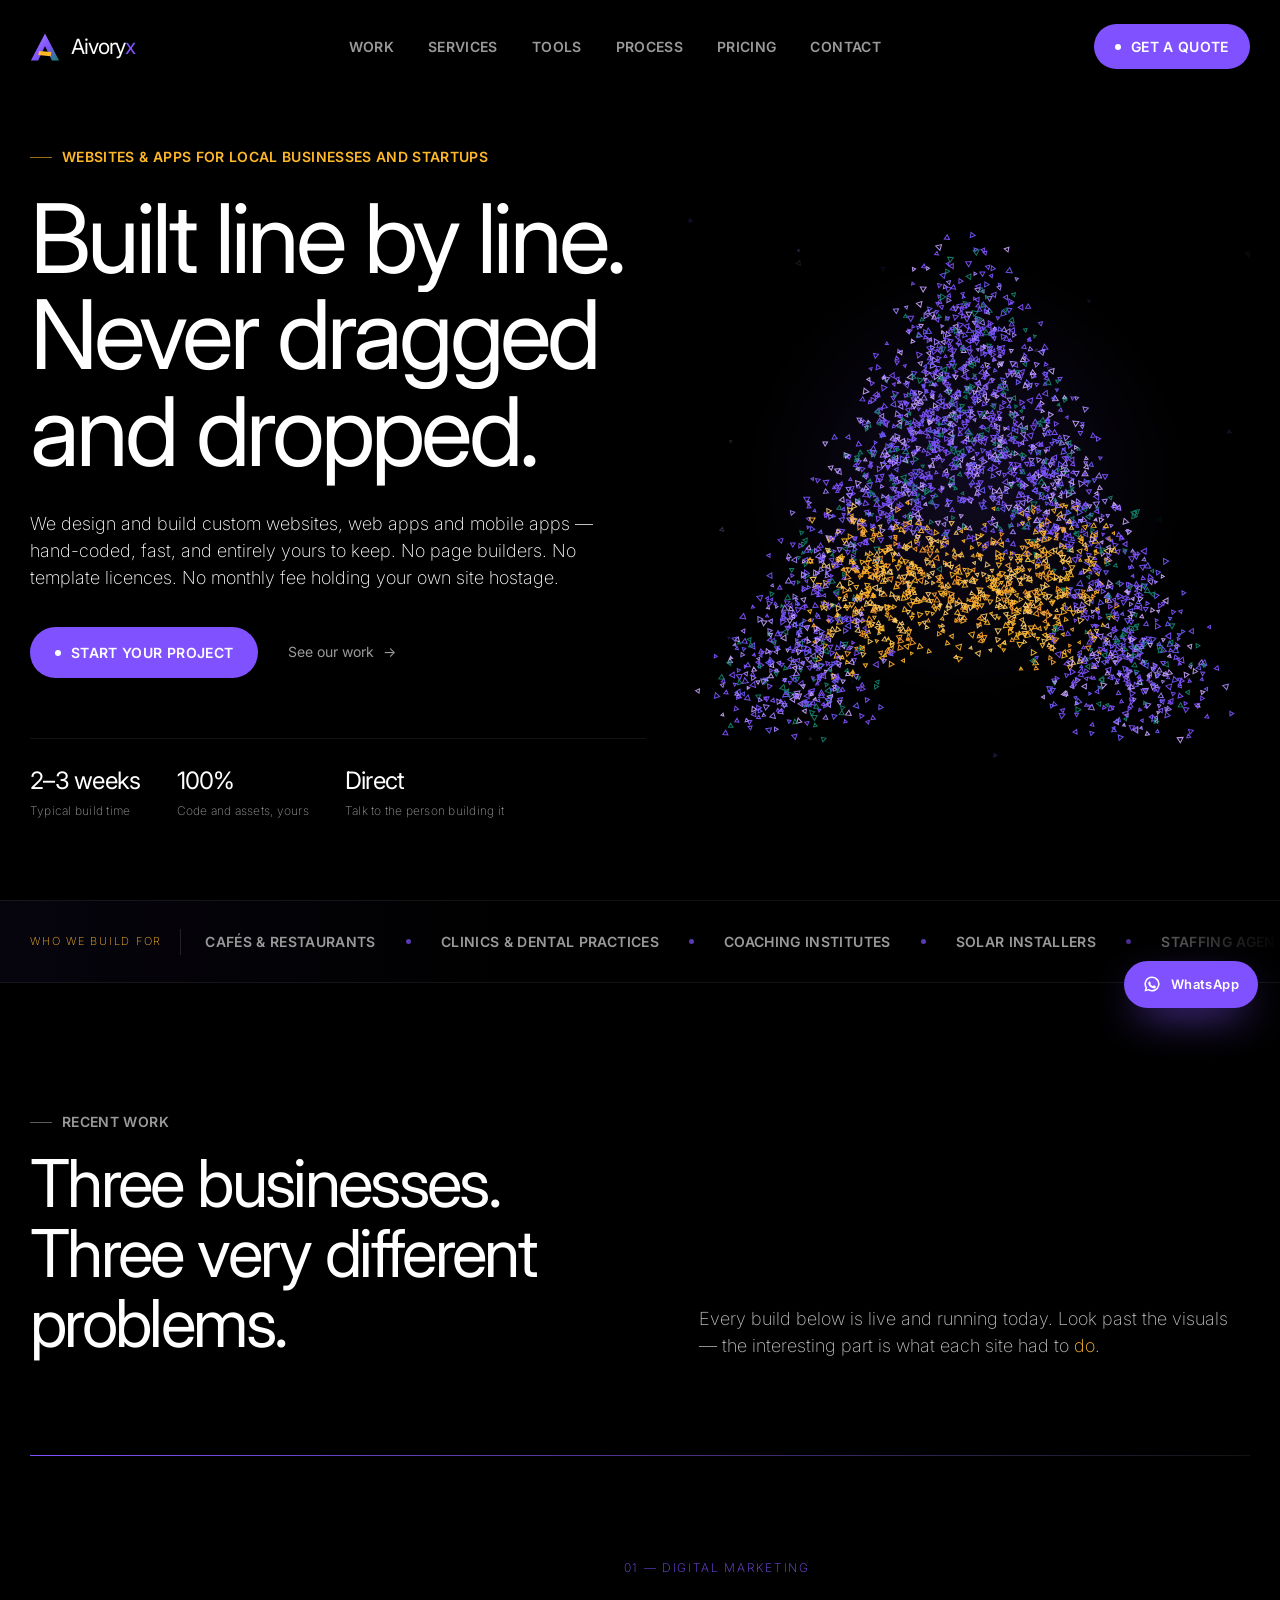
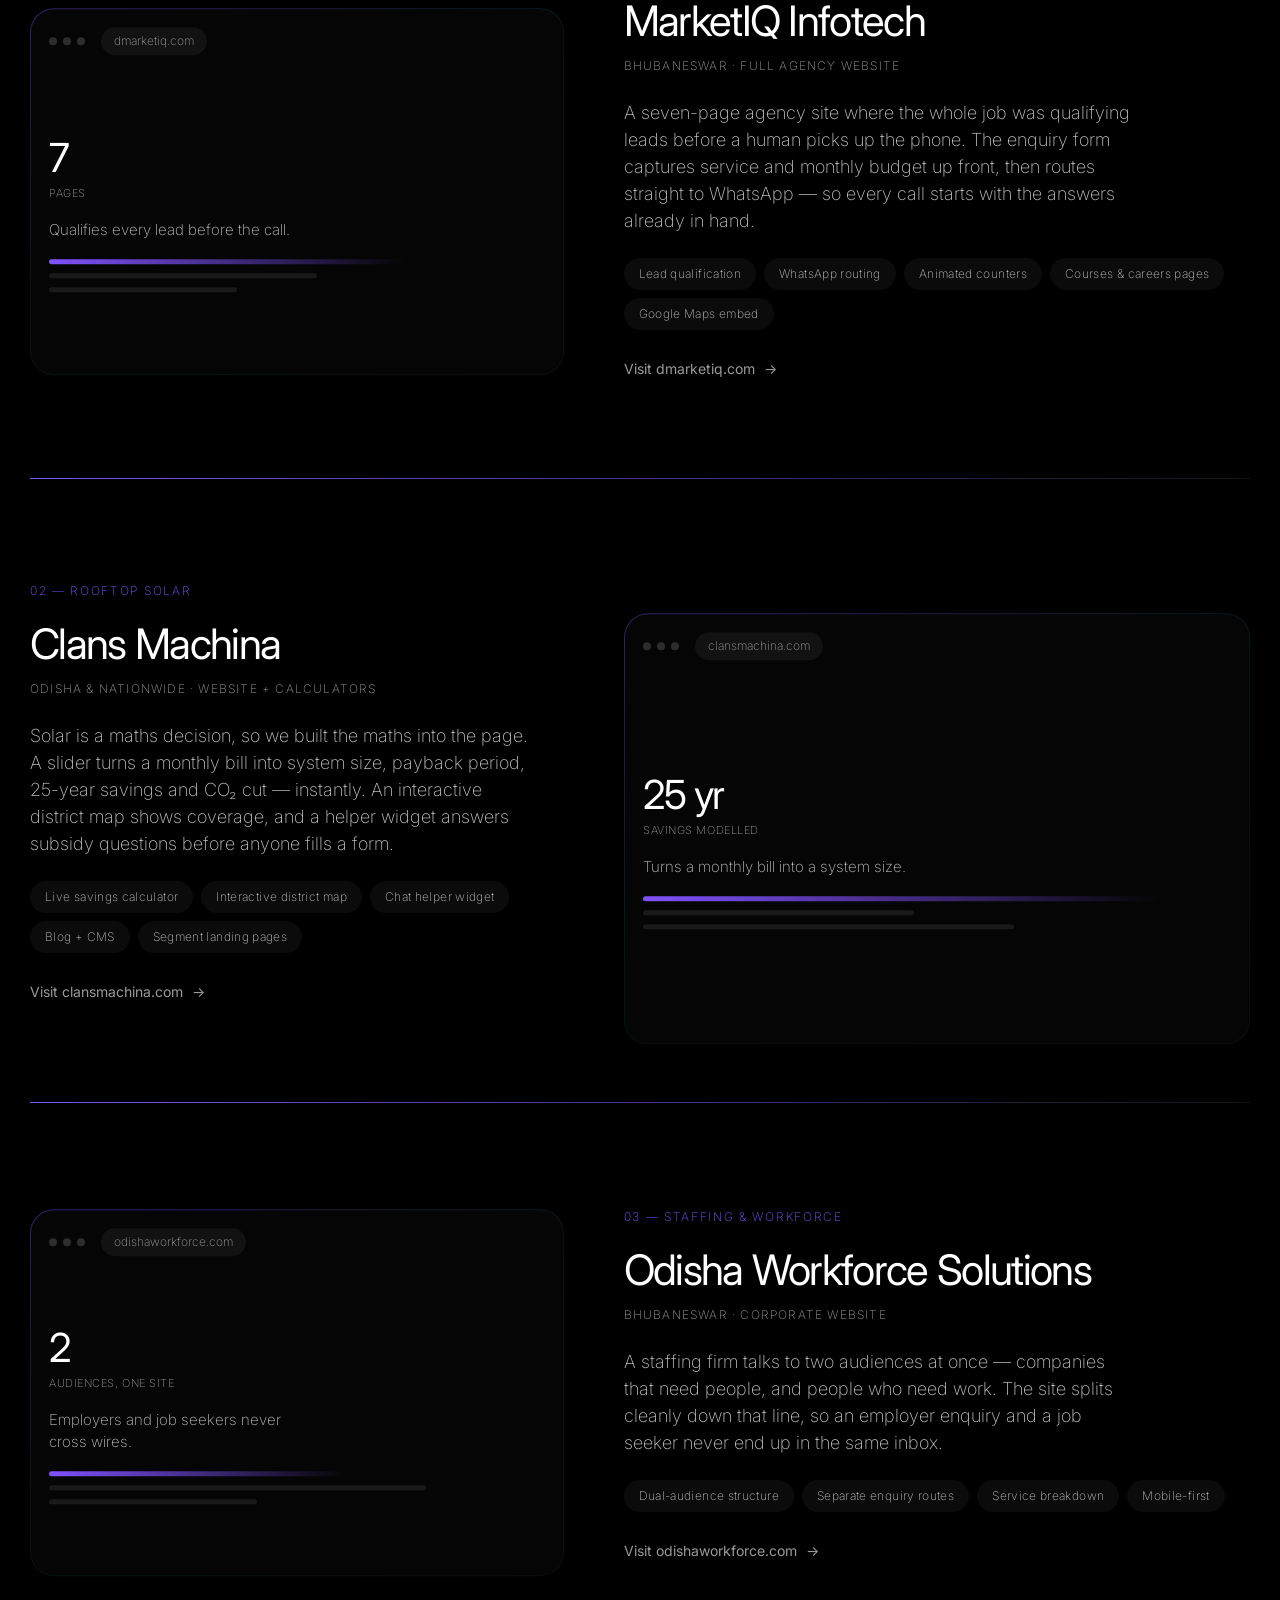
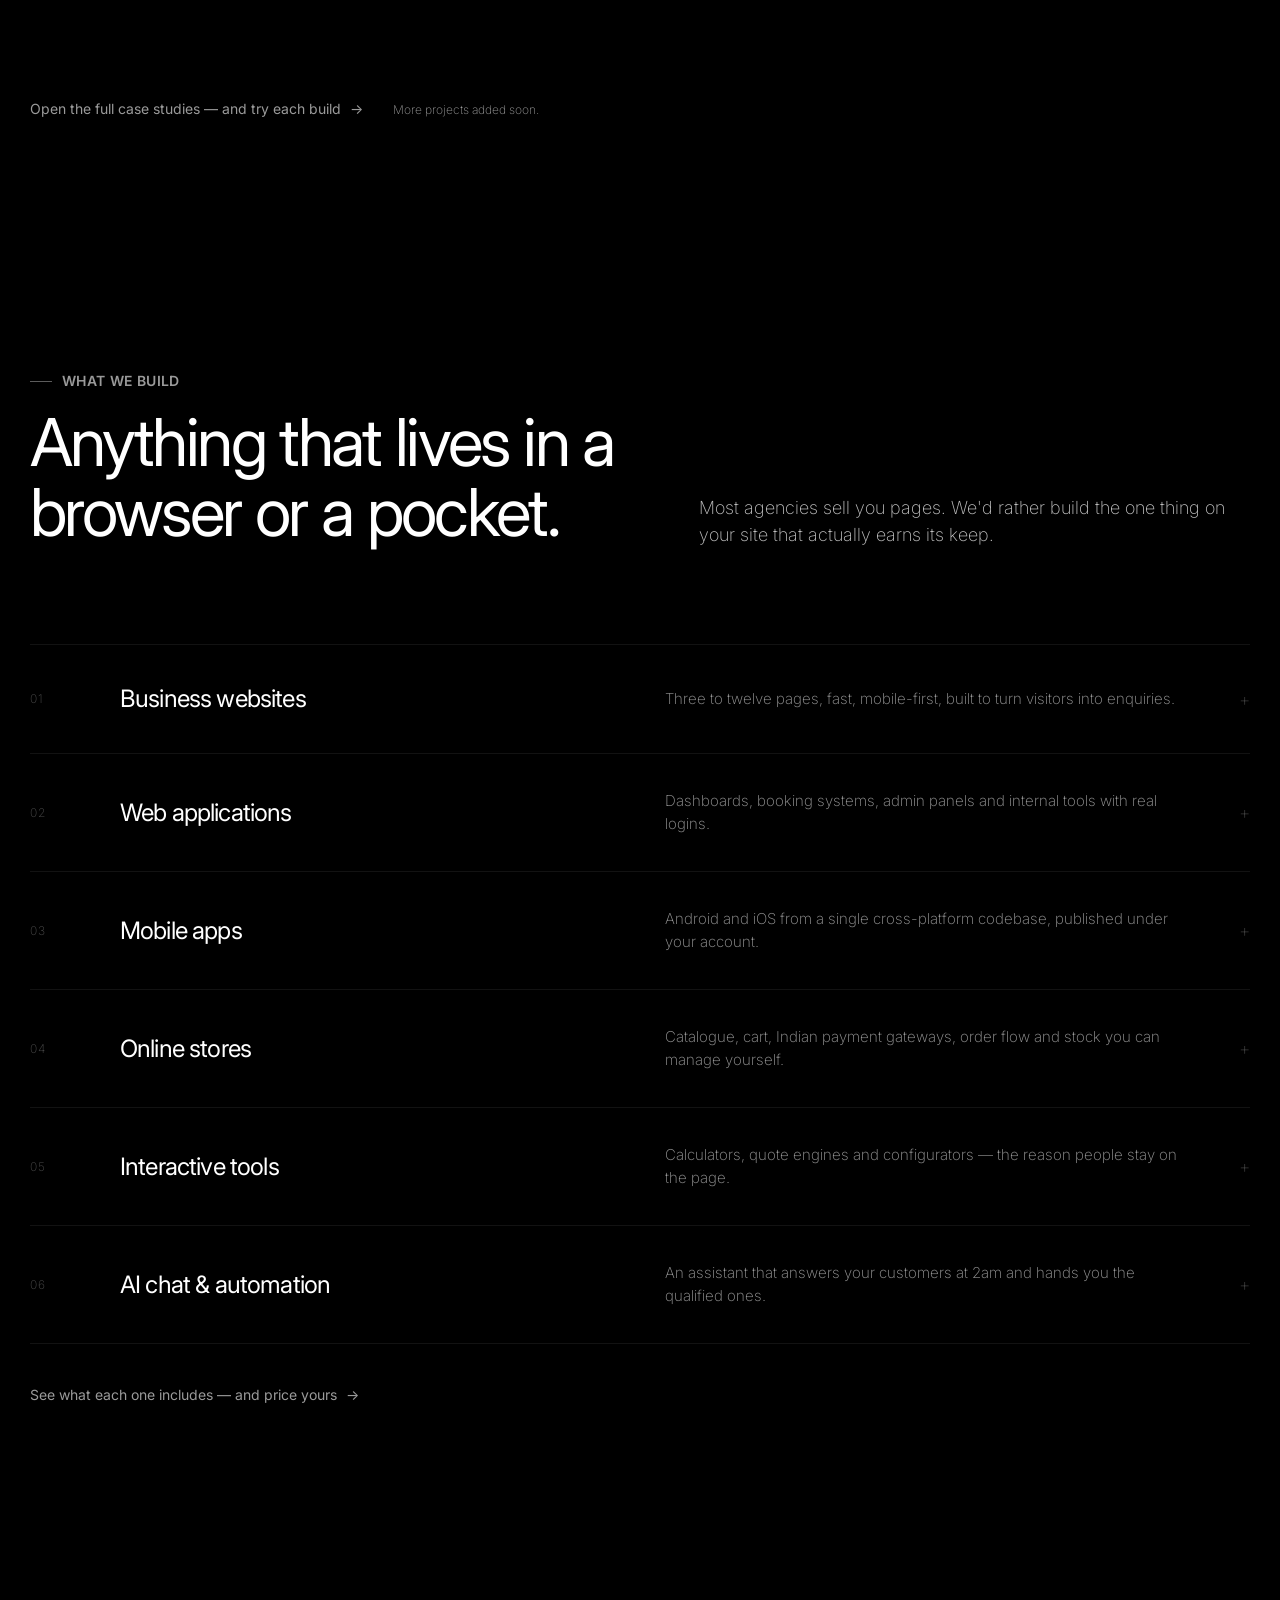
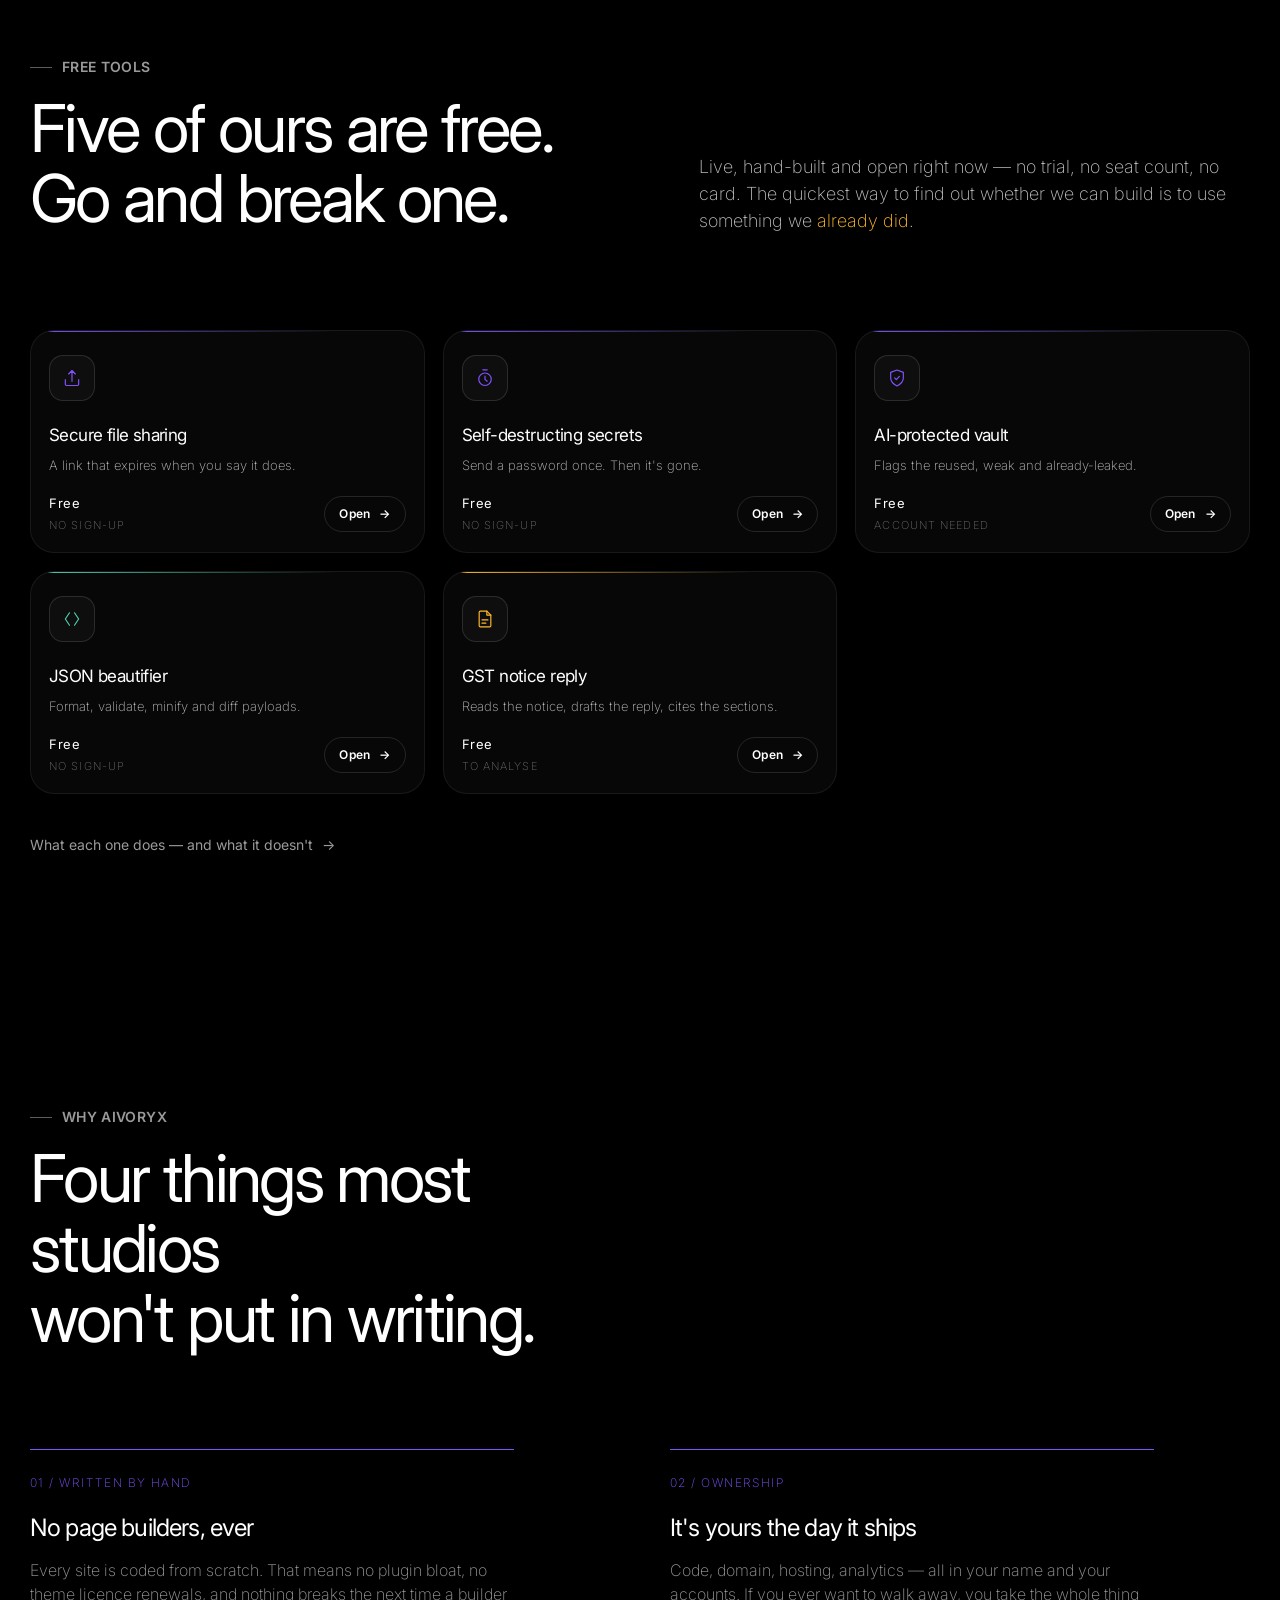
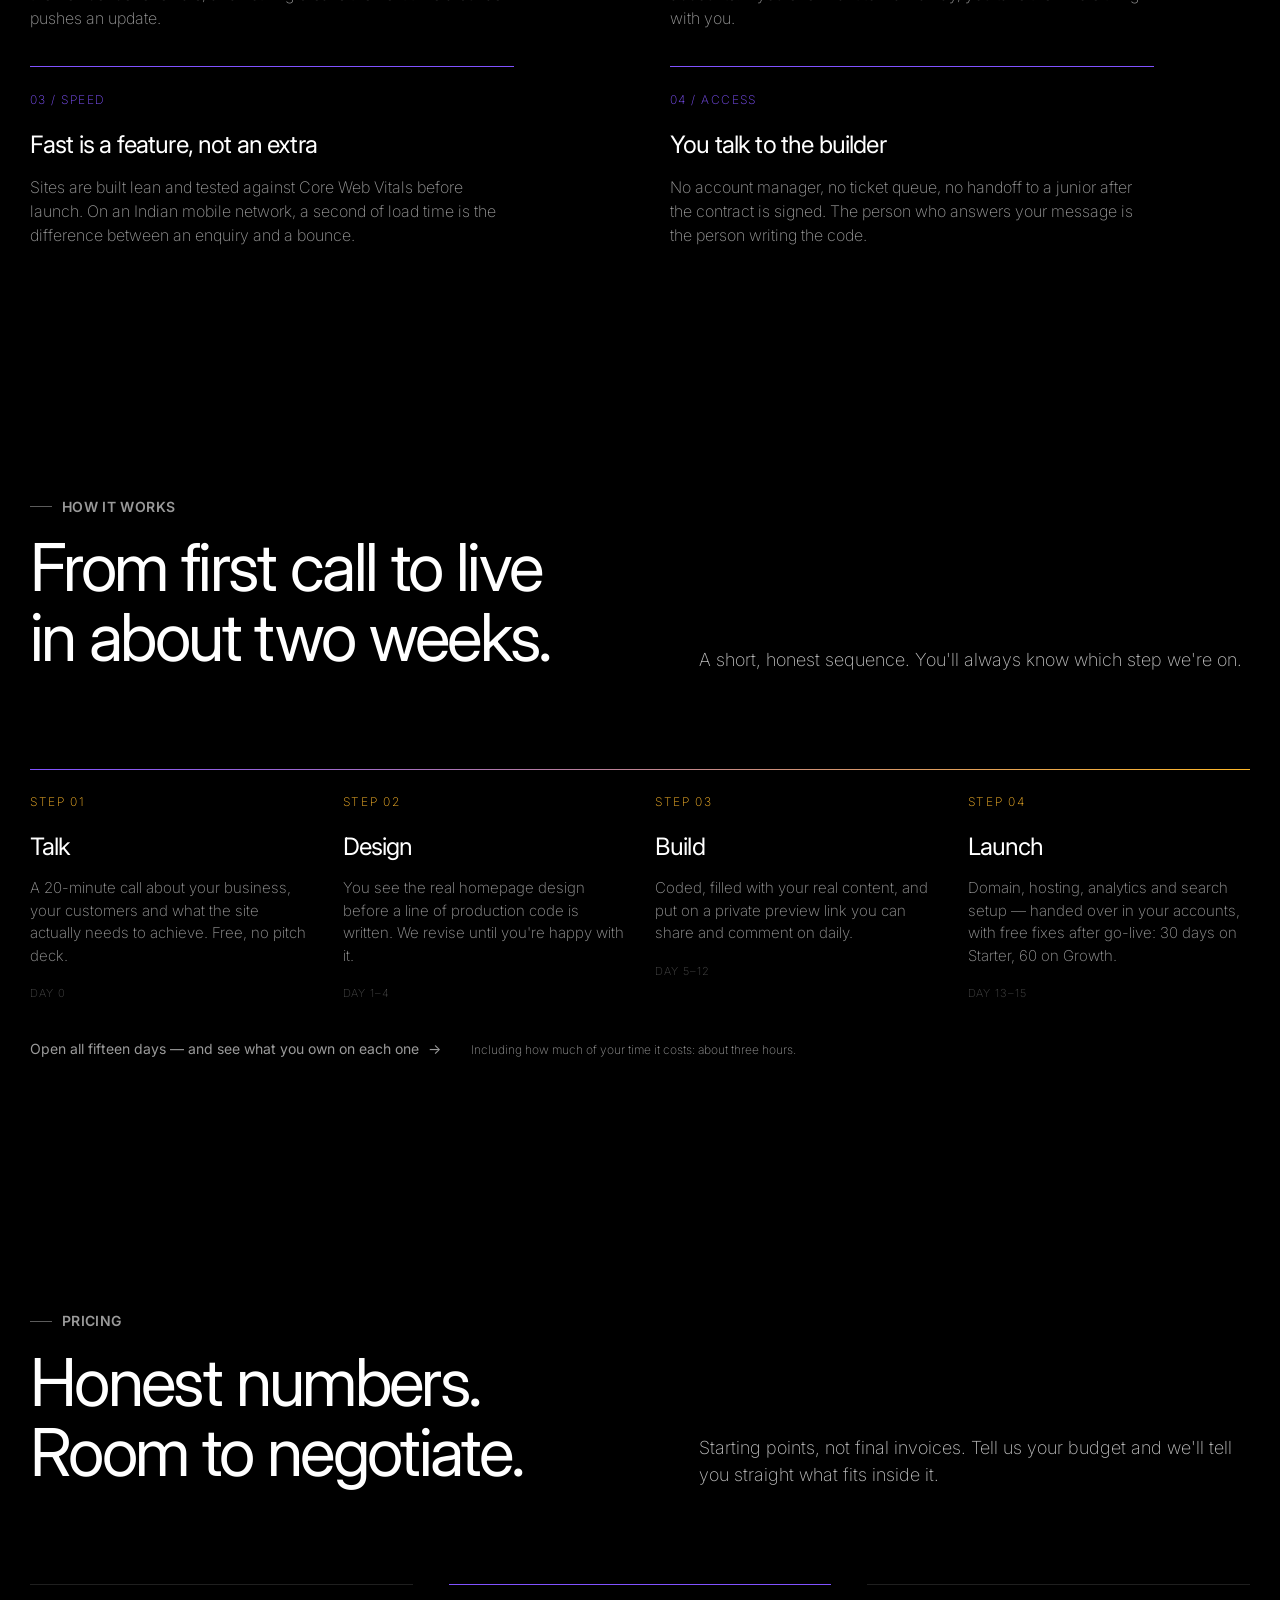
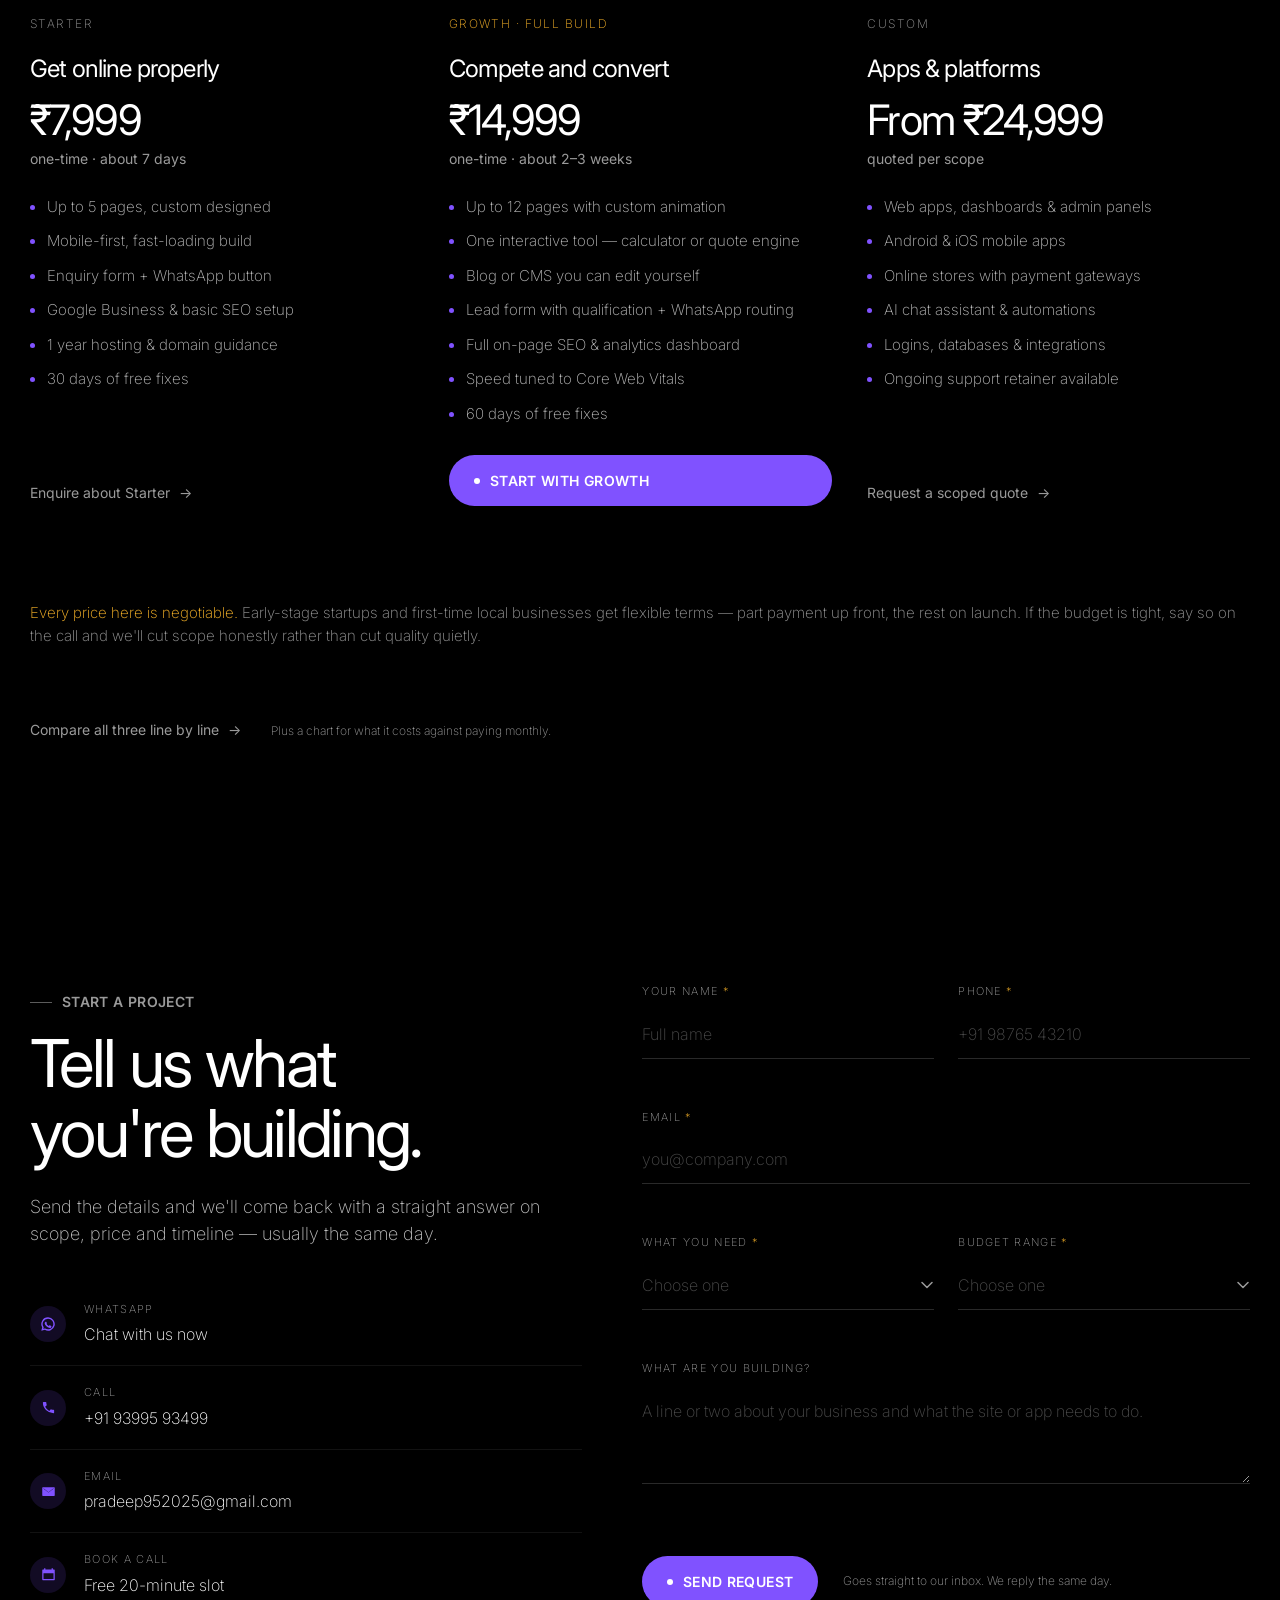
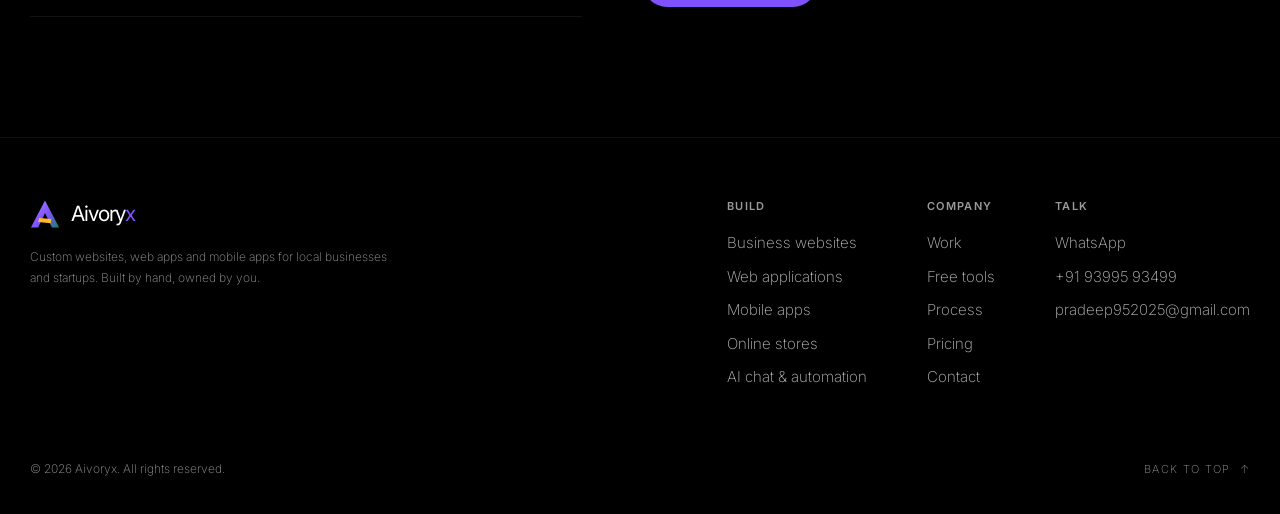
==== commit a95c679b: "Add a dedicated contact page and link it from every nav and footer The nav's Contact link used to ju" ====
--- a/index.html
+++ b/index.html
@@ -79,7 +79,7 @@
       <a class="nav__link" href="tools.html">Tools</a>
       <a class="nav__link" href="process.html">Process</a>
       <a class="nav__link" href="pricing.html">Pricing</a>
-      <a class="nav__link" href="#contact" data-scroll>Contact</a>
+      <a class="nav__link" href="contact.html">Contact</a>
     </nav>
 
     <div class="nav__right">
@@ -797,7 +797,7 @@
           <a href="tools.html">Free tools</a>
           <a href="process.html">Process</a>
           <a href="pricing.html">Pricing</a>
-          <a href="#contact" data-scroll>Contact</a>
+          <a href="contact.html">Contact</a>
         </div>
         <div class="footer__col">
           <h4>Talk</h4>
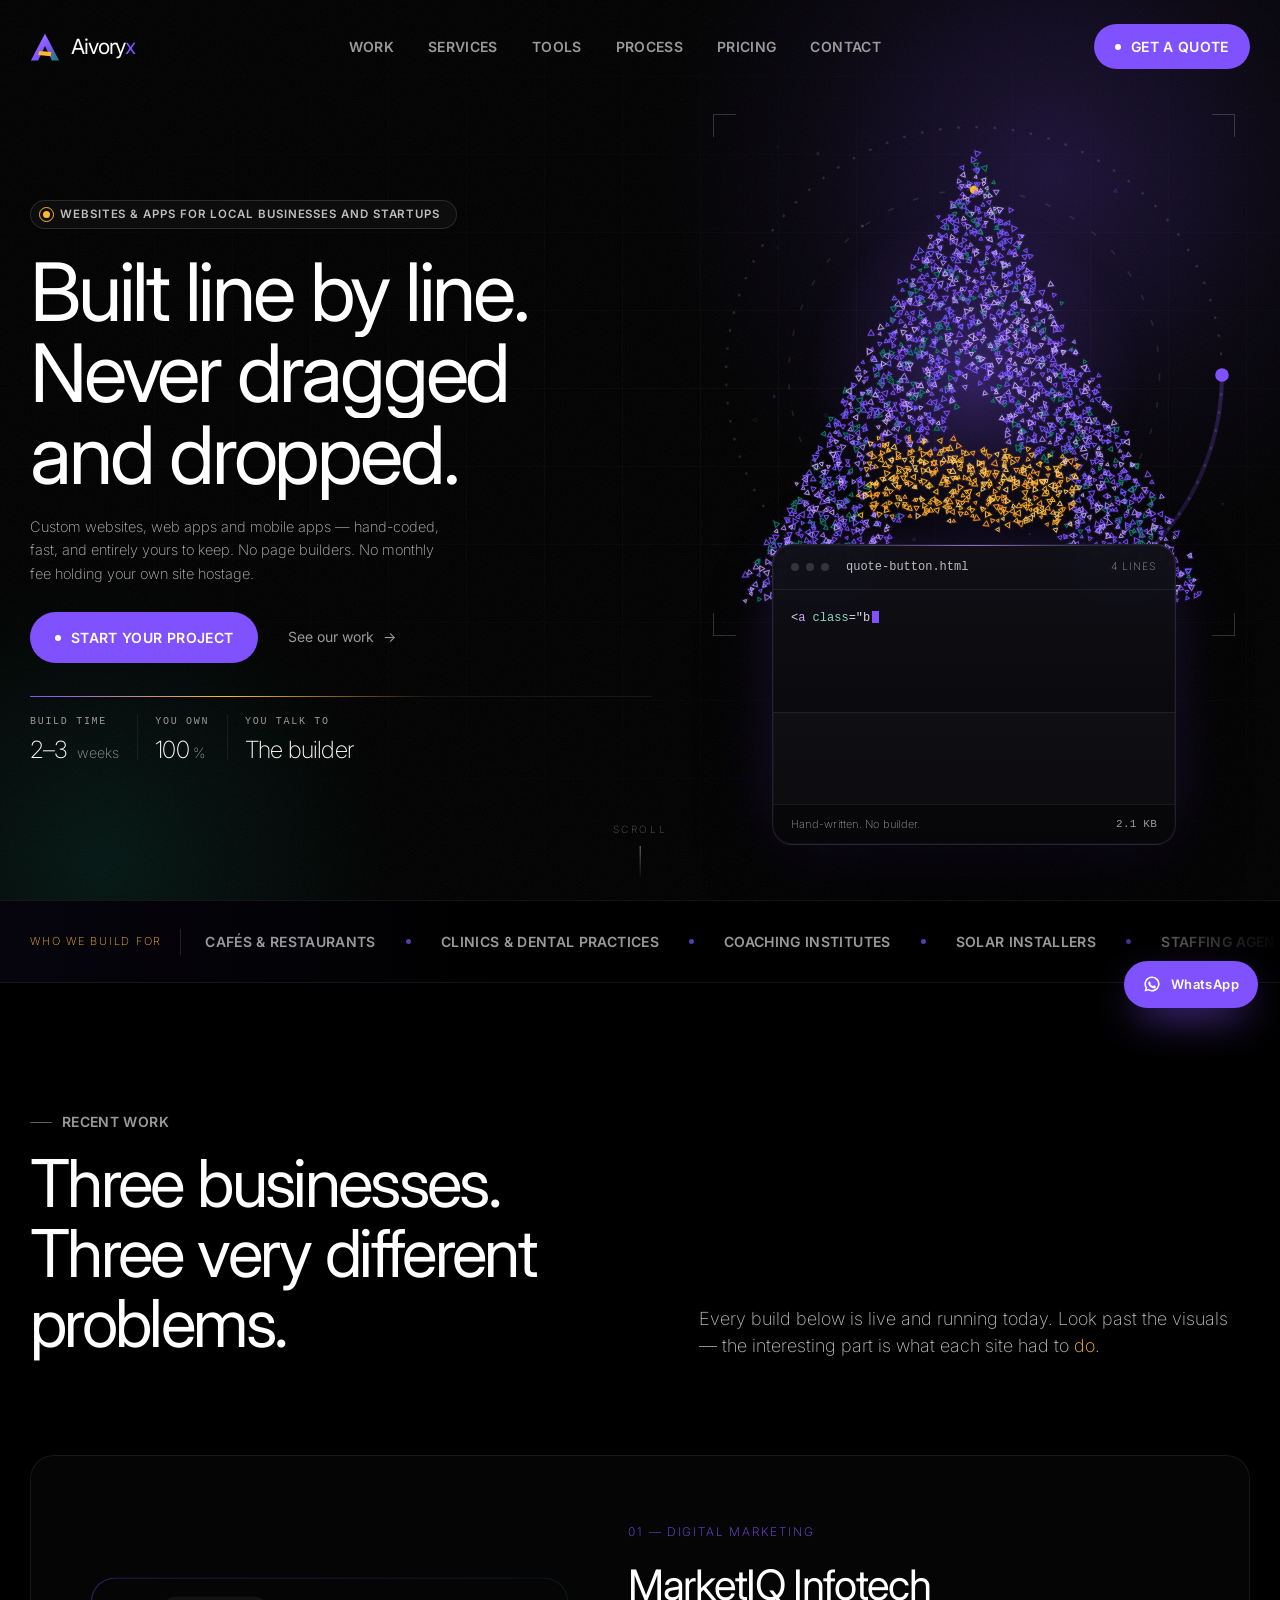
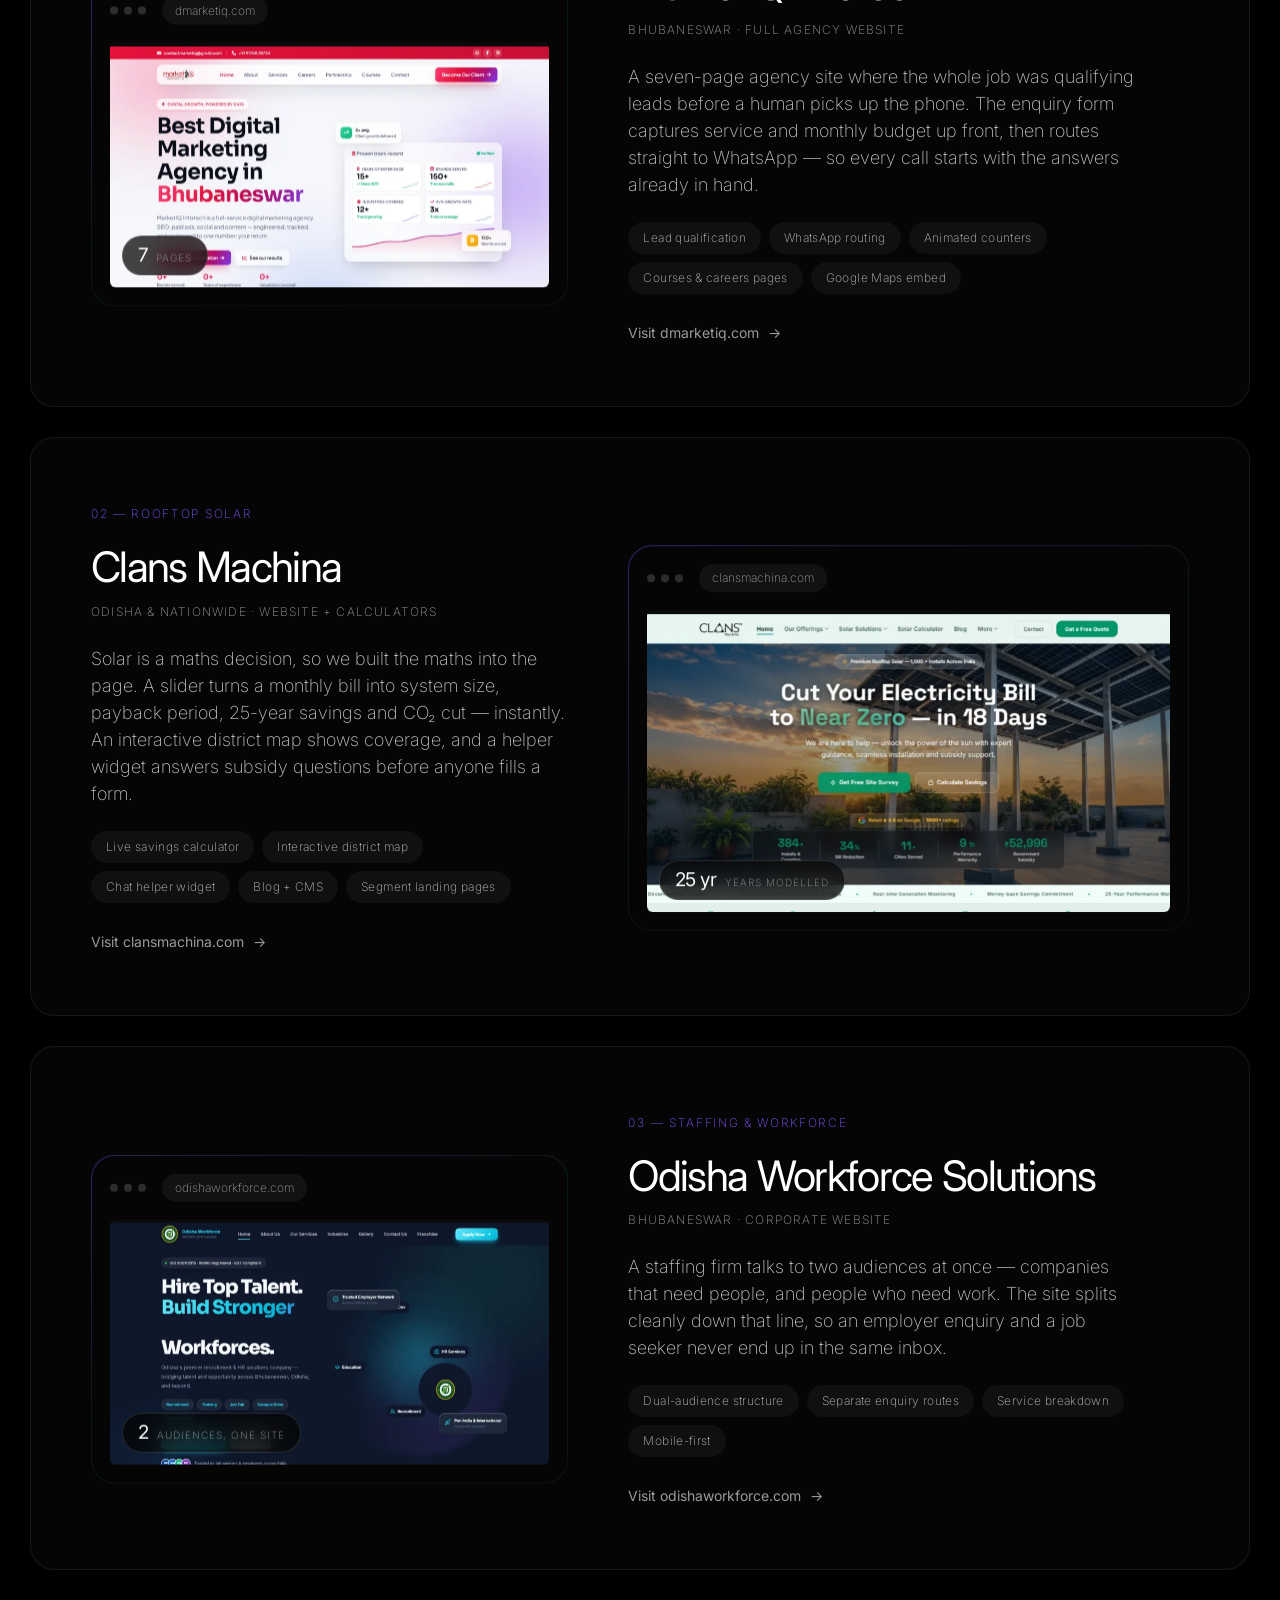
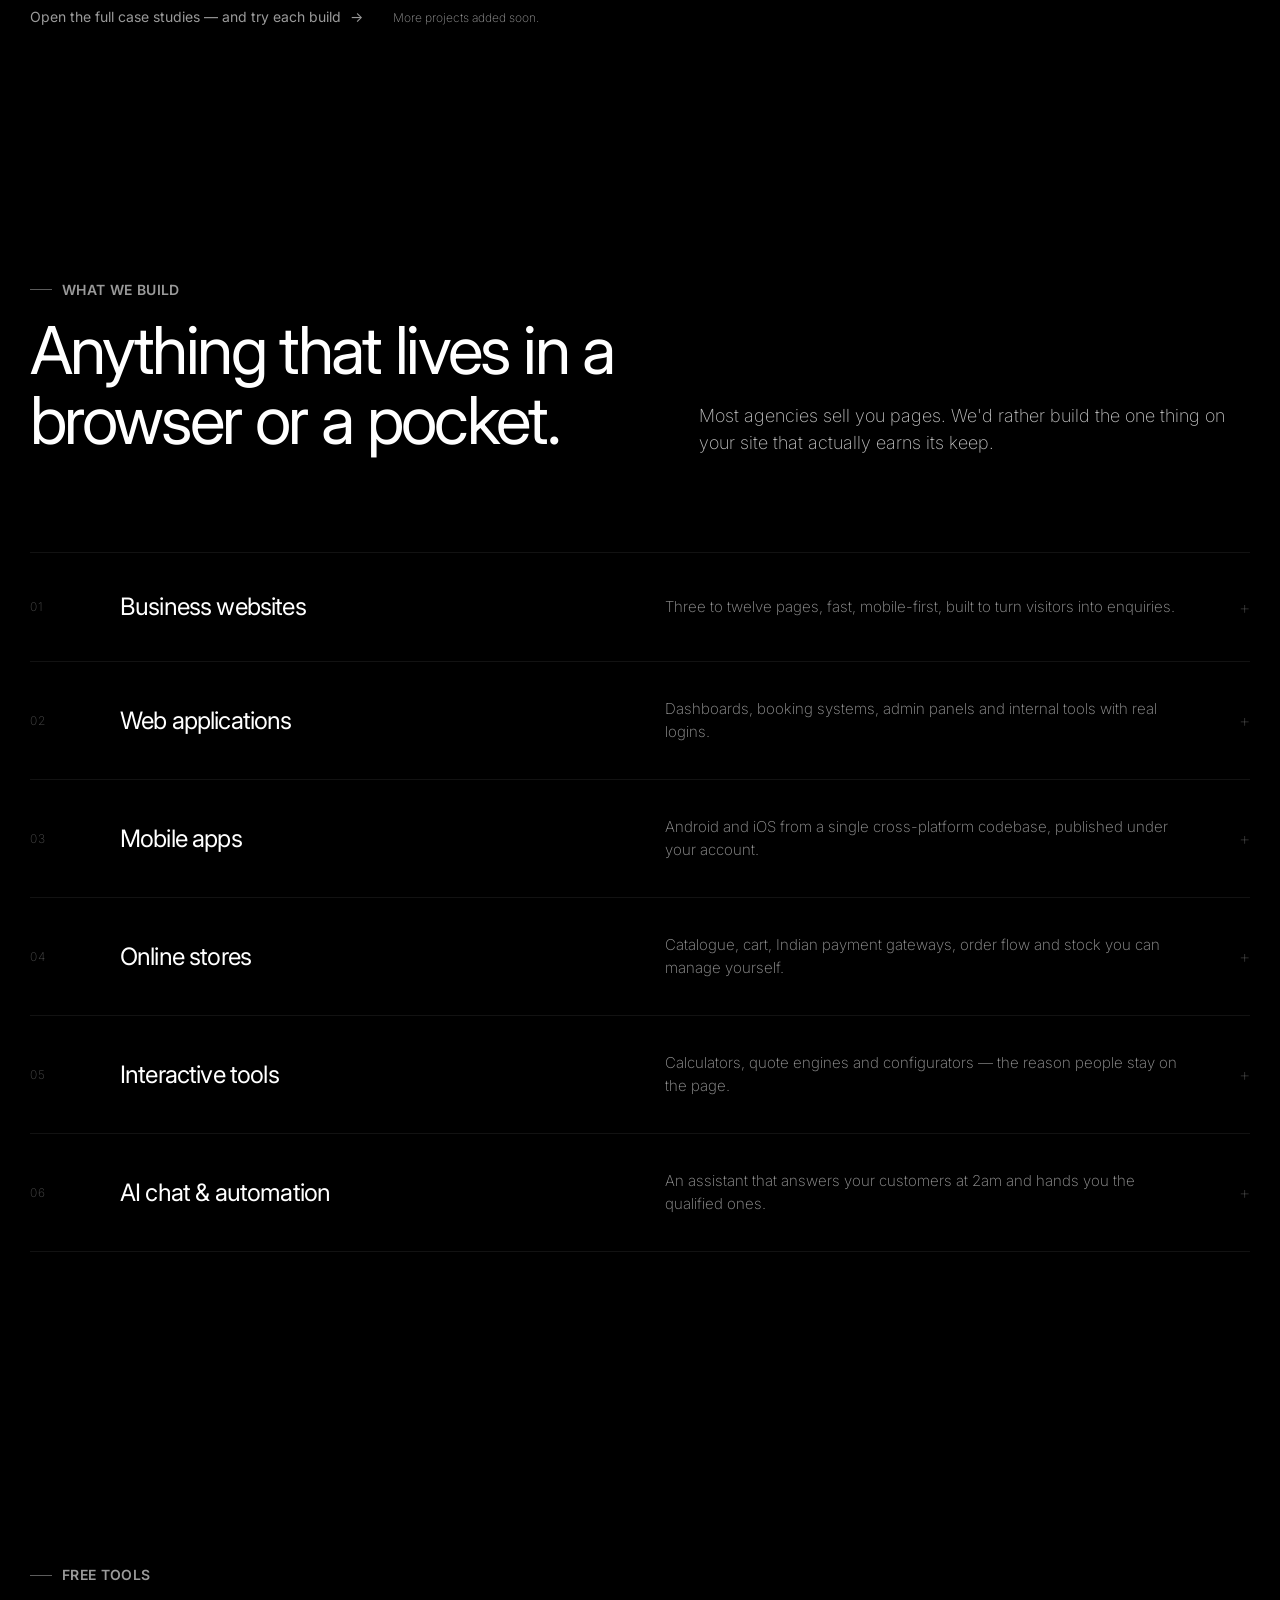
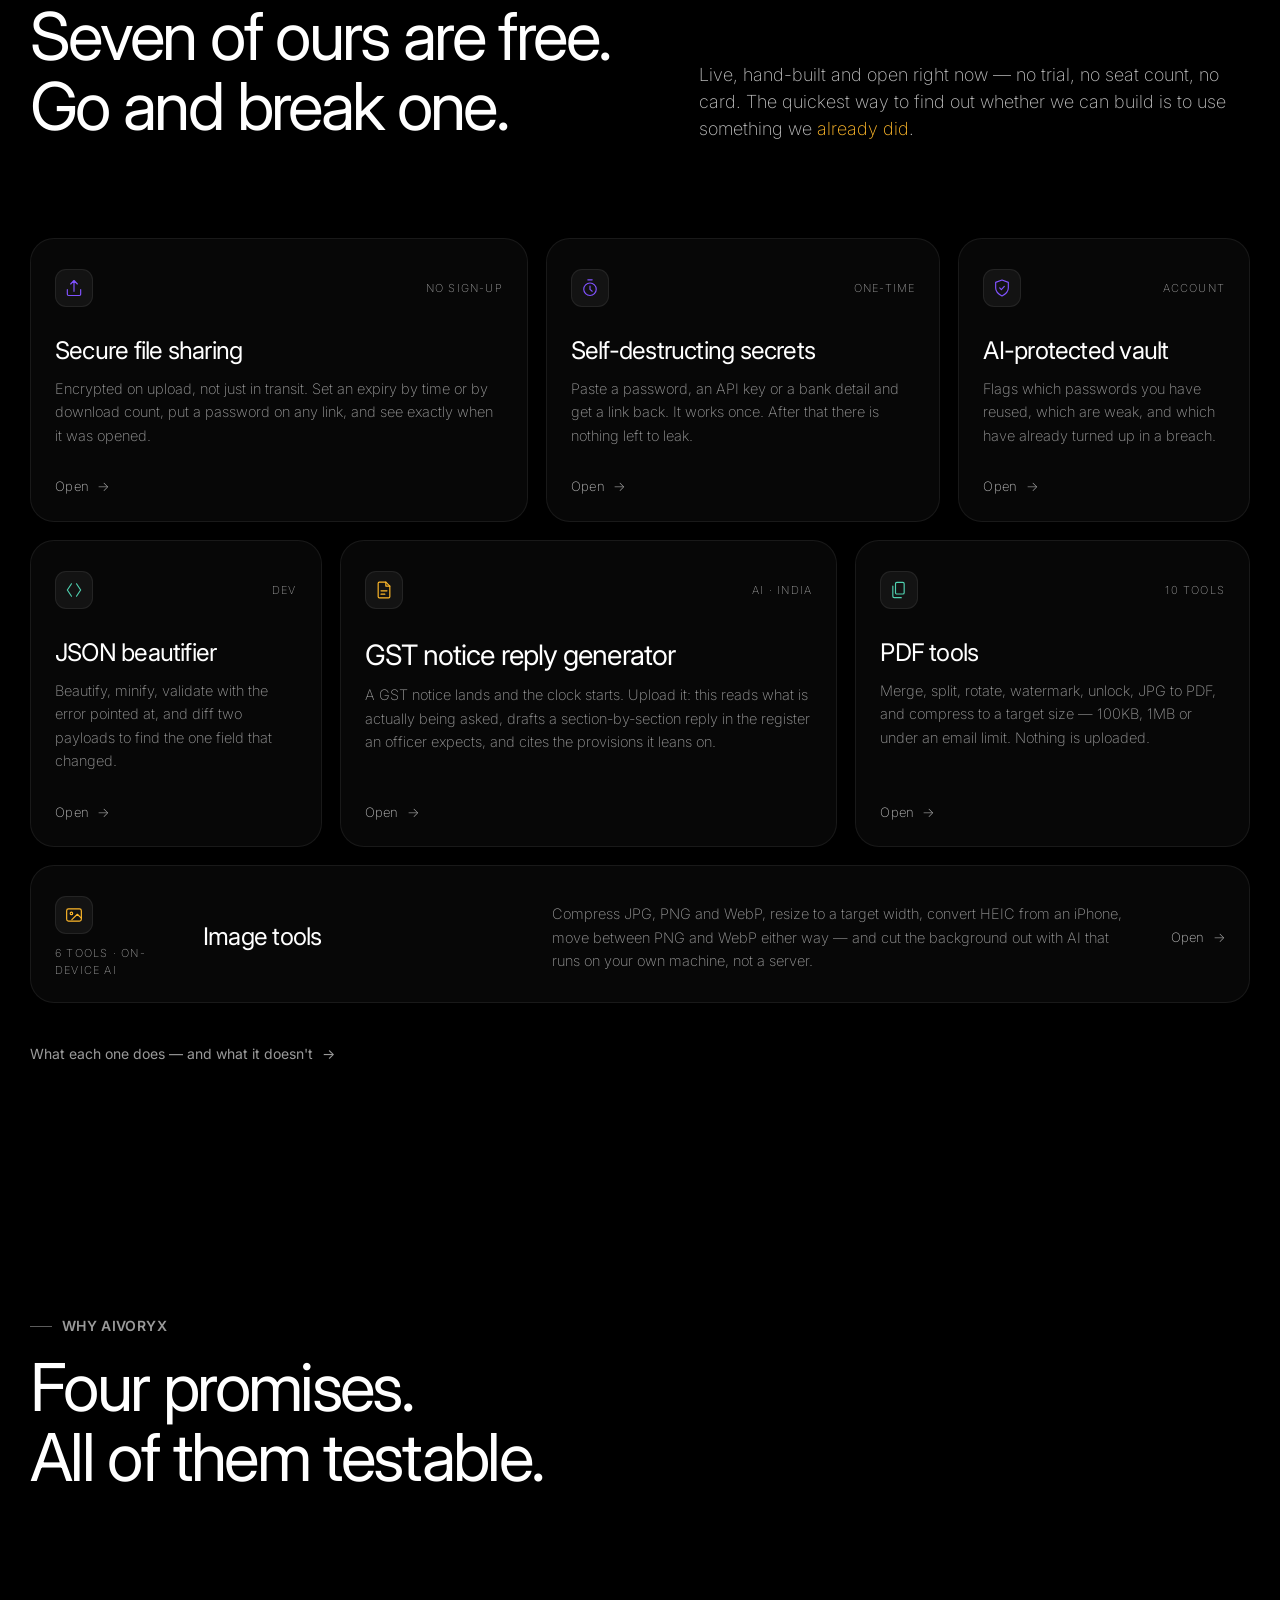
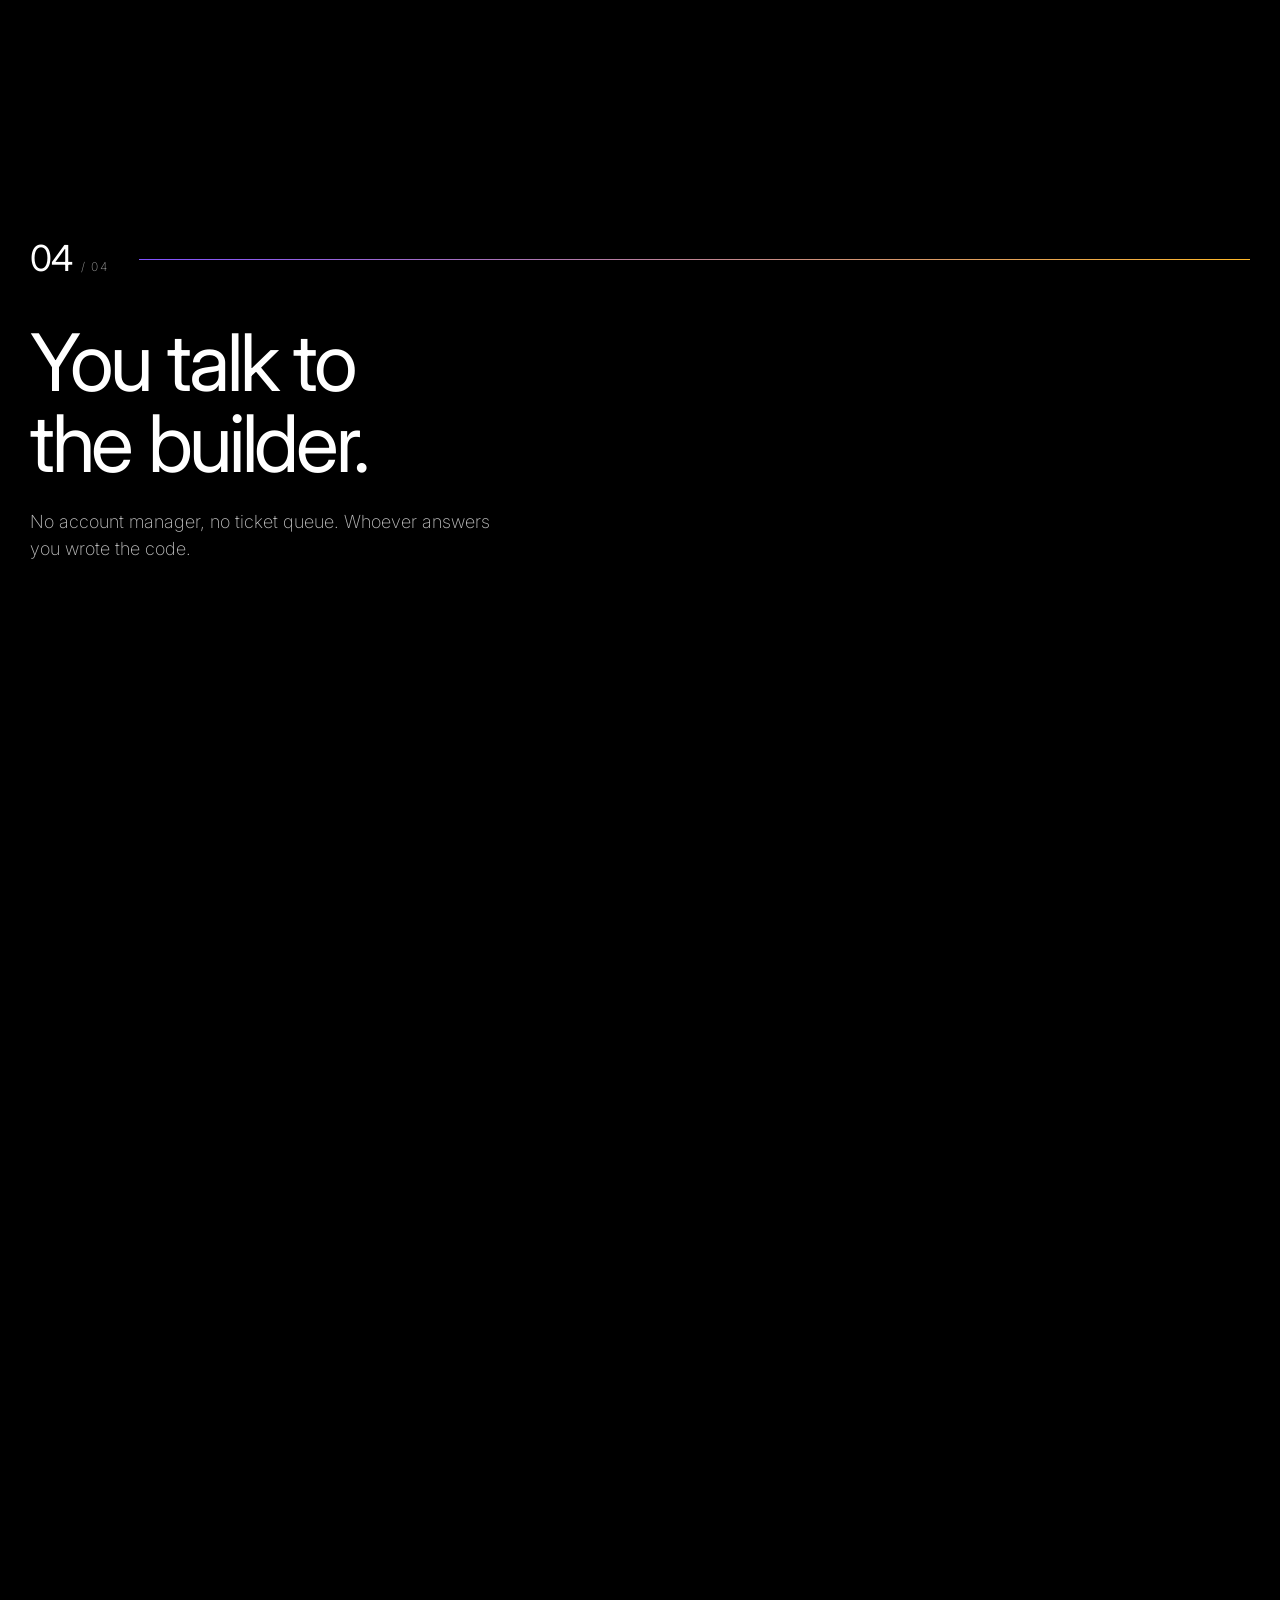
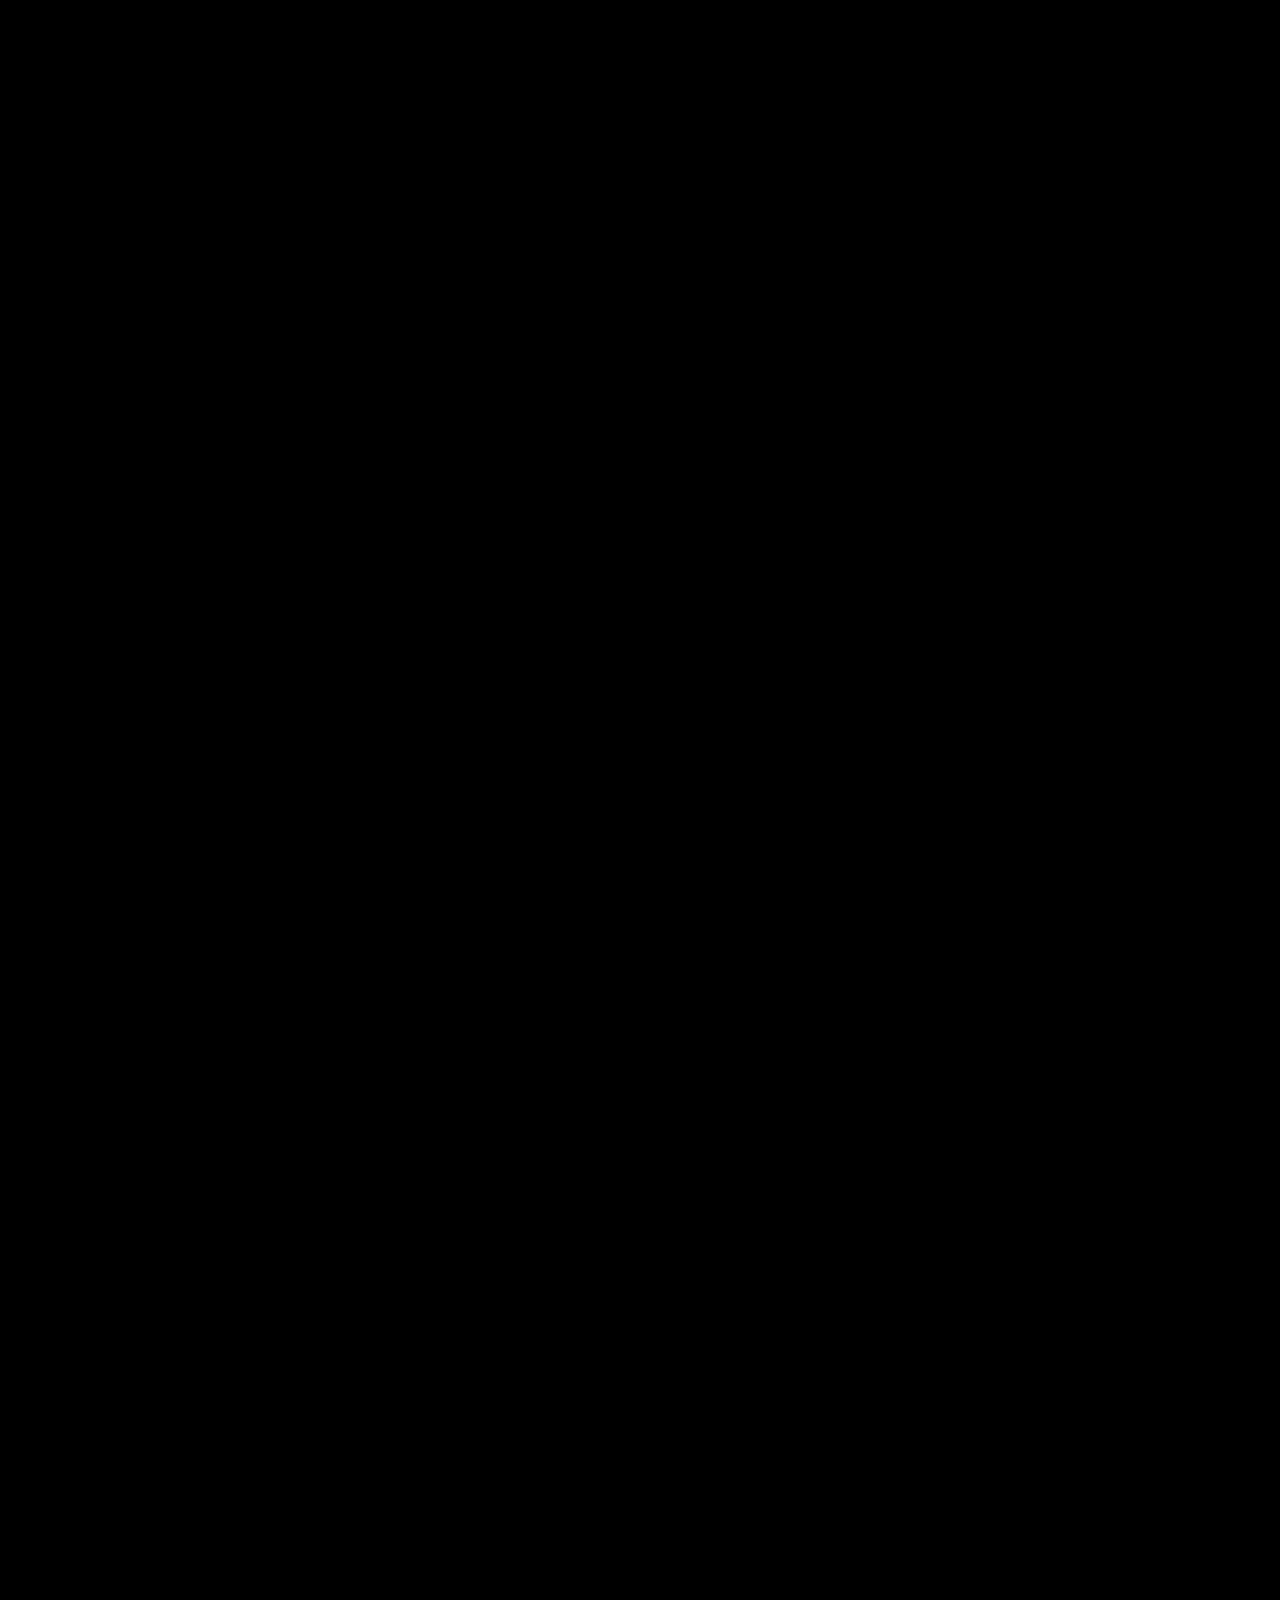
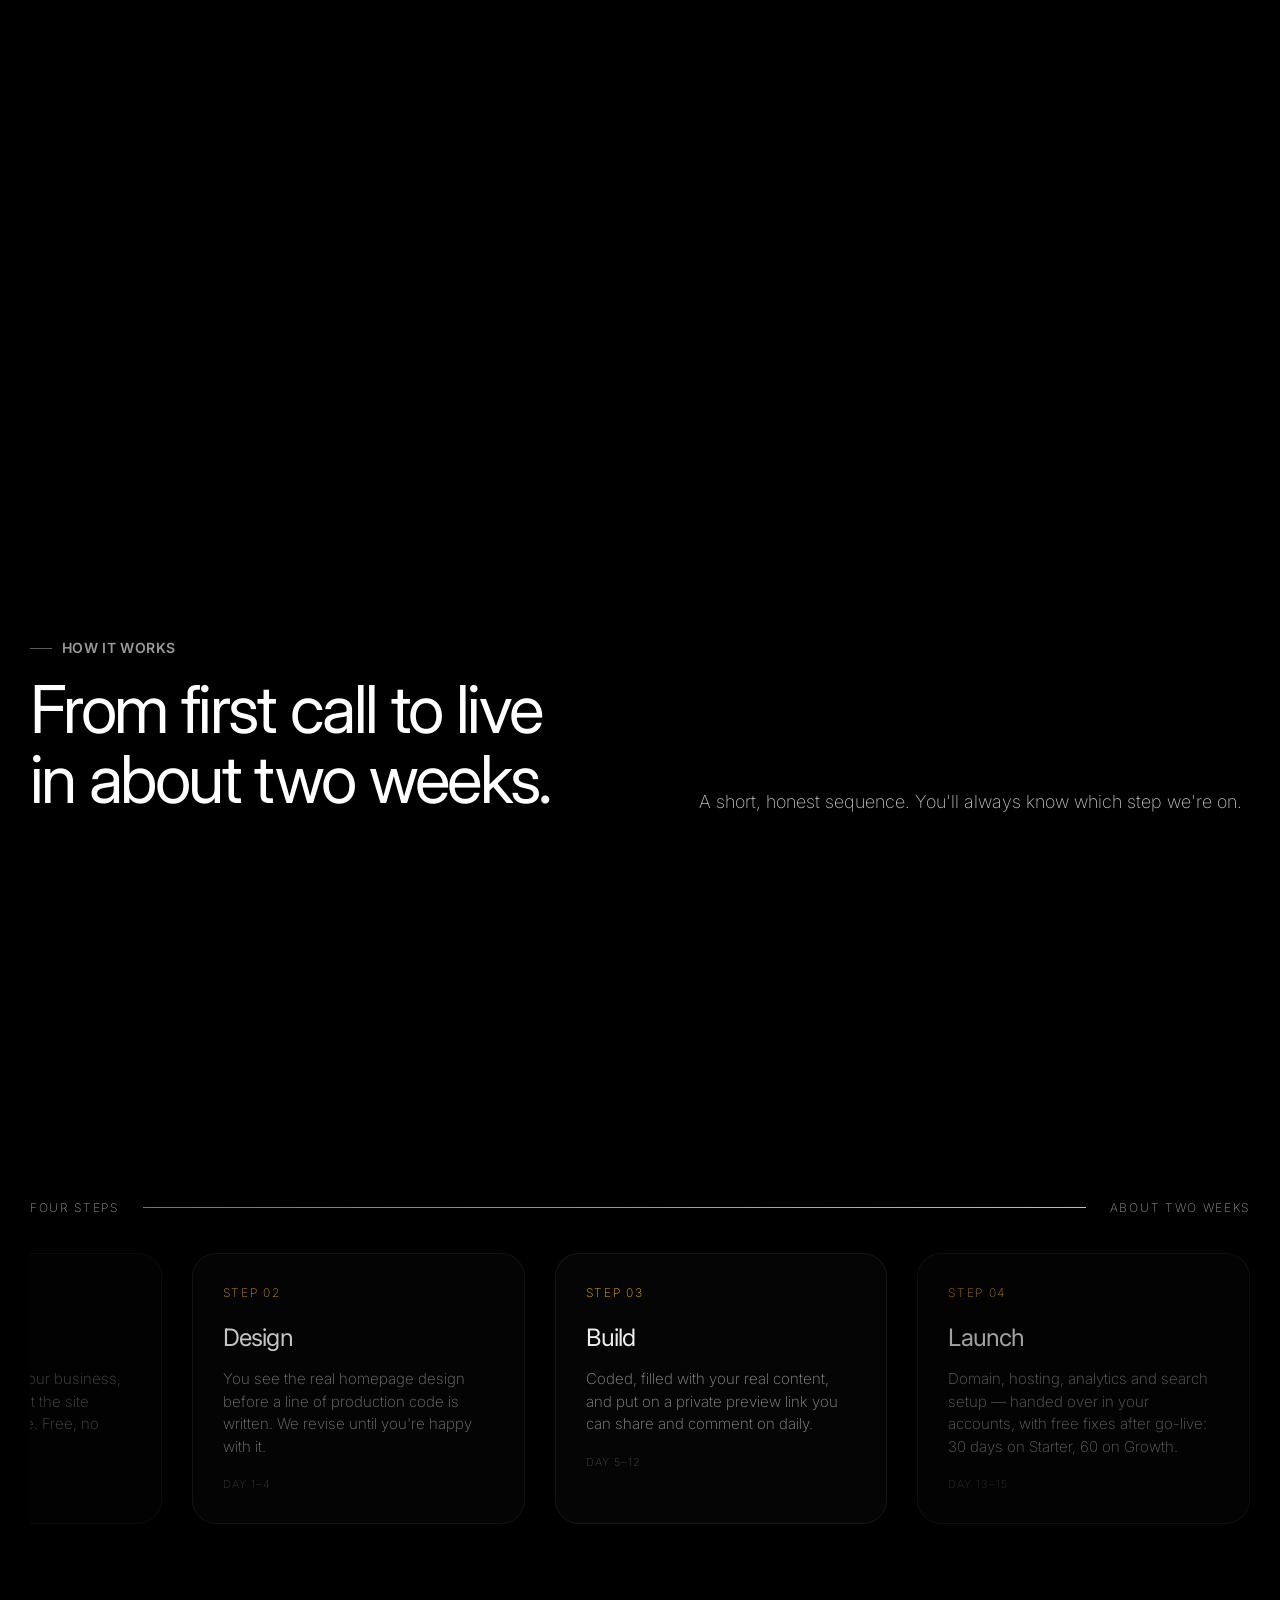
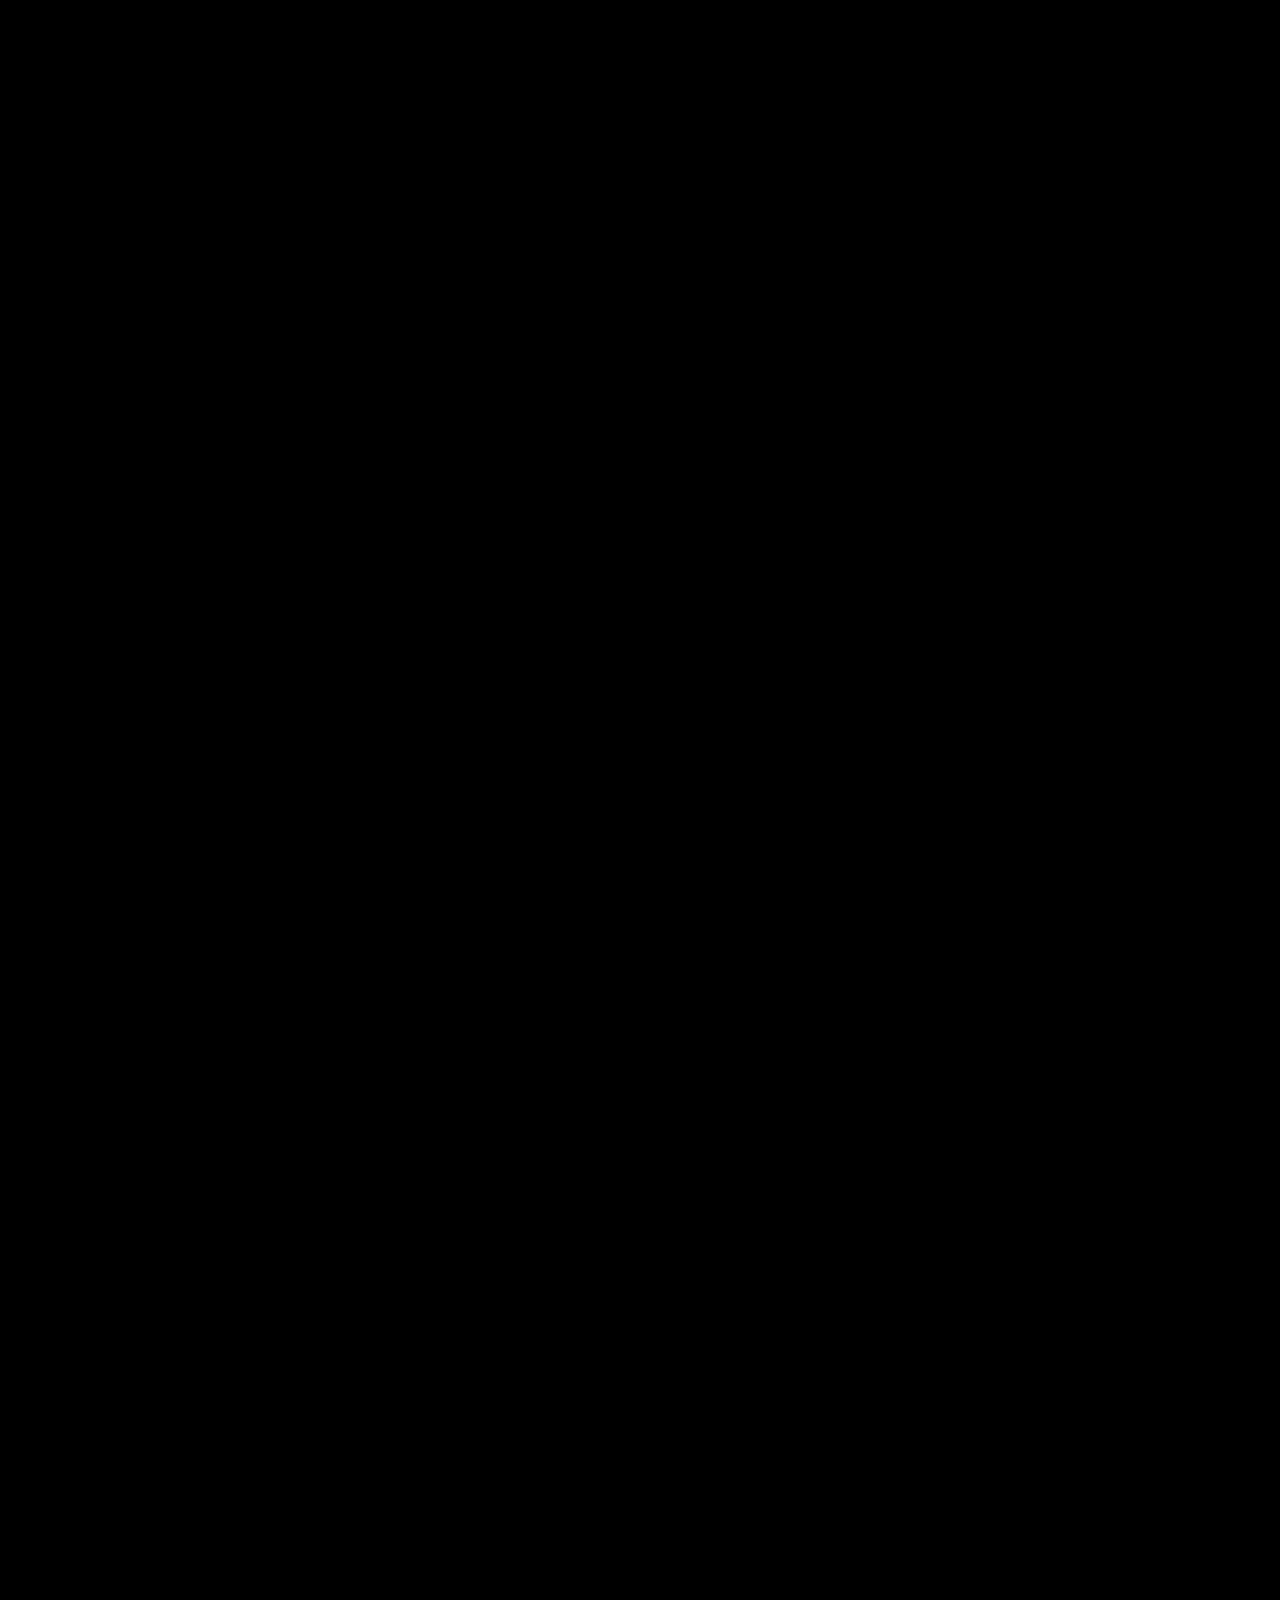
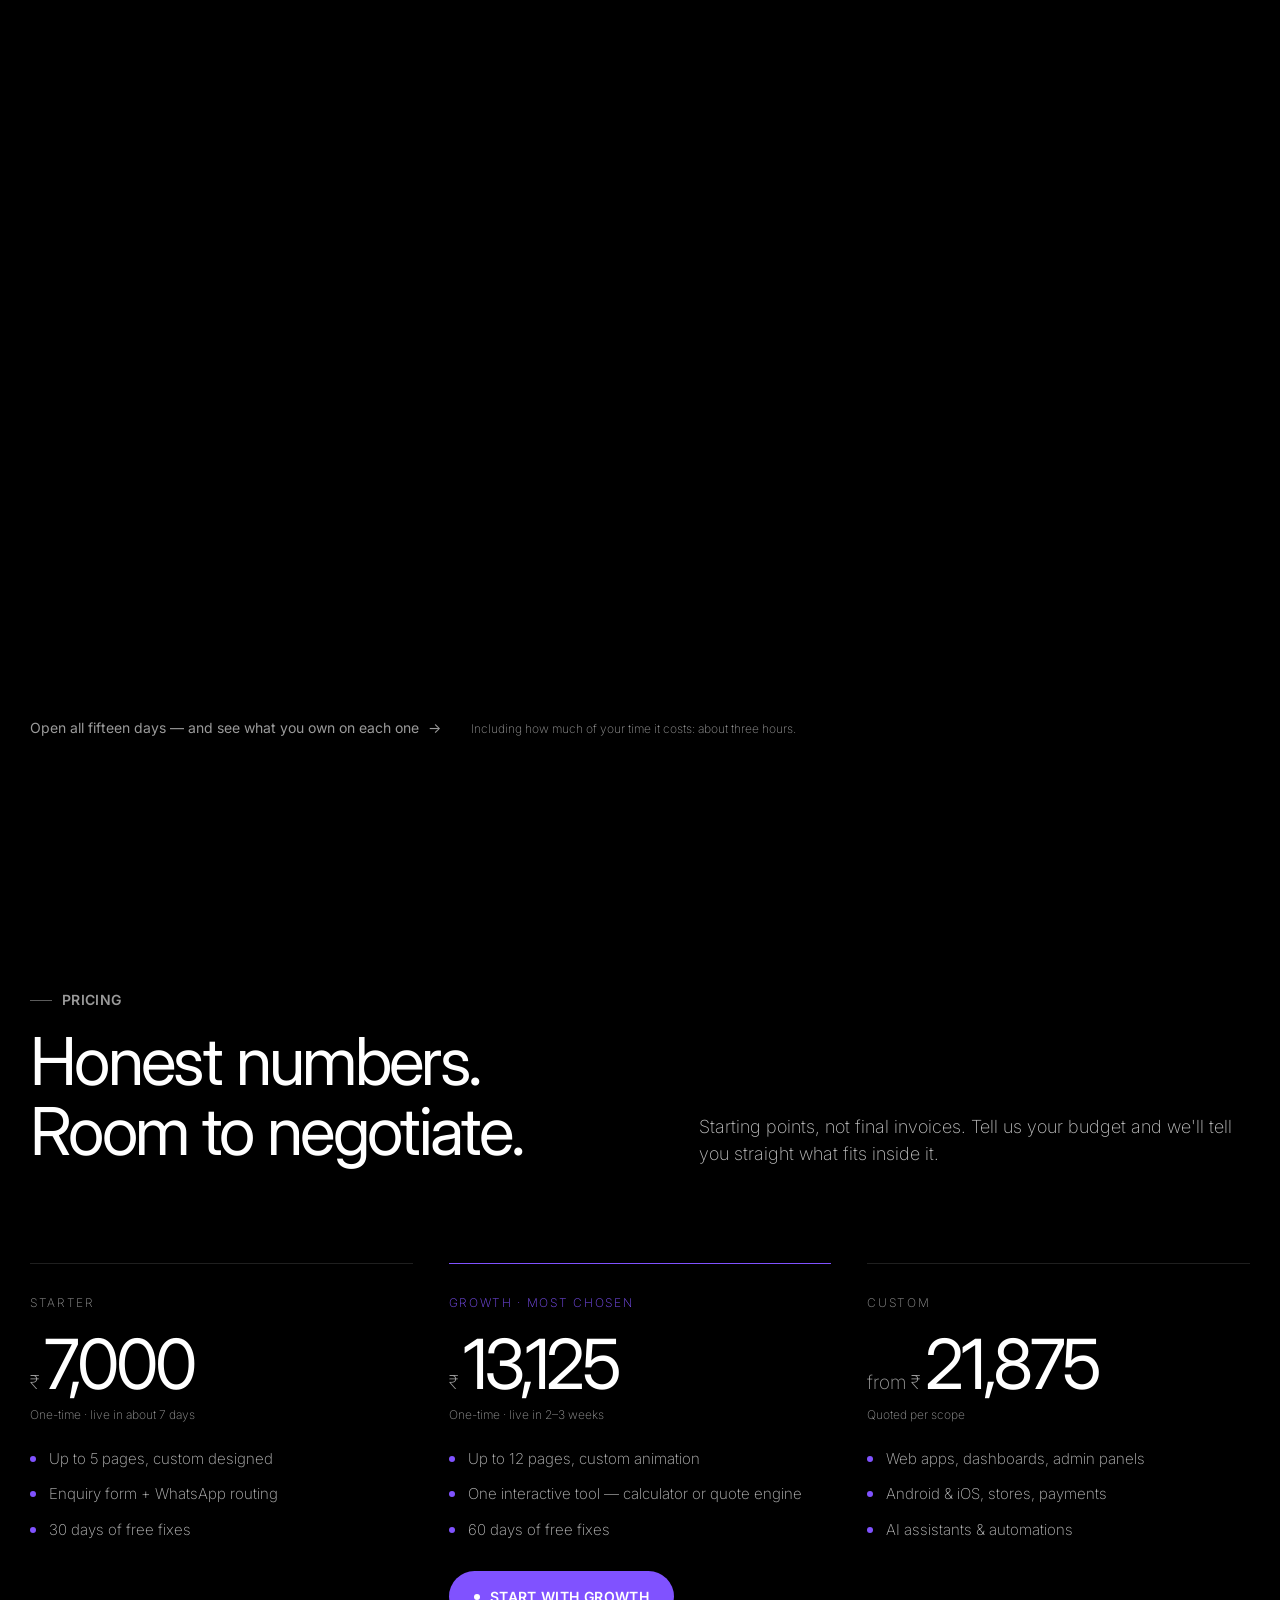
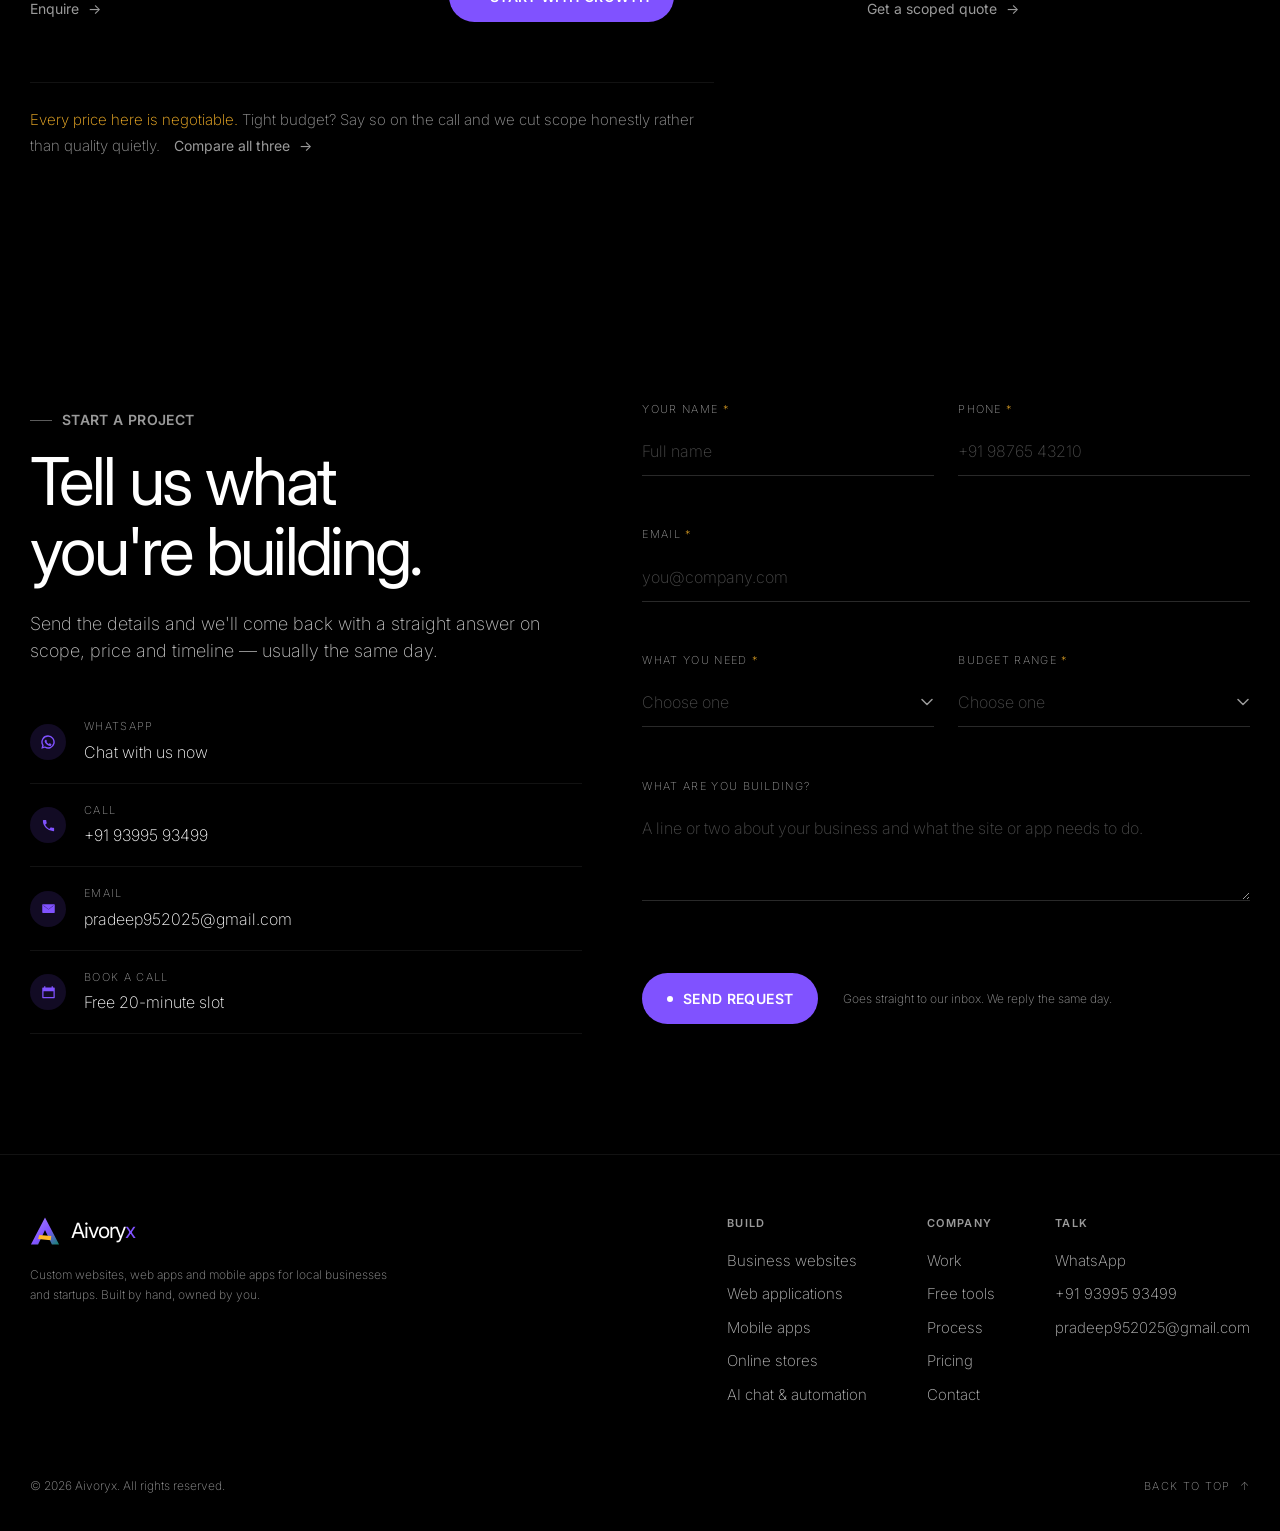
==== commit bcc890f1: "Rebuild the hero, add section choreography, real work screenshots and mail hardening Hero The mark h" ====
--- a/index.html
+++ b/index.html
@@ -35,6 +35,7 @@
 <link rel="stylesheet" href="assets/css/sections.css">
 <link rel="stylesheet" href="assets/css/tools.css">
 <link rel="stylesheet" href="assets/css/responsive.css">
+<link rel="stylesheet" href="assets/css/motion.css">
 
 <script type="application/ld+json">
 {
@@ -95,20 +96,32 @@
 
 <!-- ============================ HERO ============================ -->
 <section class="hero" id="hero">
+
+  <!-- Atmosphere. Four flat layers, no blur filters — see sections.css. -->
+  <div class="hero__atmos" aria-hidden="true">
+    <span class="hero__mesh"></span>
+    <span class="hero__aurora hero__aurora--a"></span>
+    <span class="hero__aurora hero__aurora--b"></span>
+    <span class="hero__scan"></span>
+    <span class="hero__grain"></span>
+  </div>
+
   <div class="wrap hero__grid">
     <div class="hero__copy" id="heroCopy" data-hero-copy>
-      <p class="eyebrow fade" style="--d:.05s">Websites &amp; apps for local businesses and startups</p>
+      <p class="hero__chip fade" style="--d:.05s">
+        <i aria-hidden="true"></i>Websites &amp; apps for local businesses and startups
+      </p>
 
       <h1 class="display">
         <span class="line"><span style="--d:.18s">Built line by line.</span></span>
         <span class="line"><span style="--d:.30s">Never dragged</span></span>
-        <span class="line"><span style="--d:.42s">and dropped.</span></span>
+        <span class="line"><span style="--d:.42s"><em class="grad">and dropped.</em></span></span>
       </h1>
 
       <p class="lede fade" style="--d:.58s">
-        We design and build custom websites, web apps and mobile apps &mdash; hand-coded,
-        fast, and entirely yours to keep. No page builders. No template licences.
-        No monthly fee holding your own site hostage.
+        Custom websites, web apps and mobile apps &mdash; hand-coded, fast, and
+        entirely yours to keep. No page builders. No monthly fee holding your
+        own site hostage.
       </p>
 
       <div class="hero__actions fade" style="--d:.70s">
@@ -116,20 +129,78 @@
         <a class="ghost" href="#work" data-scroll>See our work <i>&rarr;</i></a>
       </div>
 
-      <div class="hero__meta fade" style="--d:.82s">
-        <span><b>2&ndash;3 weeks</b>Typical build time</span>
-        <span><b>100%</b>Code and assets, yours</span>
-        <span><b>Direct</b>Talk to the person building it</span>
-      </div>
-    </div>
-
-    <div class="hero__canvasWrap">
-      <div class="hero__glow" aria-hidden="true"></div>
-      <canvas id="constellation" aria-hidden="true"></canvas>
-    </div>
-  </div>
-
-  <div class="scrollcue" aria-hidden="true"><i></i> Scroll</div>
+      <!-- The base of the composition, not a footnote to it: mono keys,
+           hairline cells, and a beam that draws across as the hero lands. -->
+      <dl class="hud fade" style="--d:.82s">
+        <div class="hud__cell">
+          <dt>Build time</dt>
+          <dd>2&ndash;3 <span>weeks</span></dd>
+        </div>
+        <div class="hud__cell">
+          <dt>You own</dt>
+          <dd>100<span>%</span></dd>
+        </div>
+        <div class="hud__cell">
+          <dt>You talk to</dt>
+          <dd>The builder</dd>
+        </div>
+      </dl>
+    </div>
+
+    <!-- The stage. The mark assembles inside a housing; the panel docks
+         at its foot and writes real markup, rendering the result as each
+         line lands. Everything it builds is something we actually sell. -->
+    <div class="hero__stage" id="heroStage">
+      <div class="stage__mark">
+        <span class="stage__core" aria-hidden="true"></span>
+        <canvas id="constellation" aria-hidden="true"></canvas>
+
+        <div class="stage__rings" aria-hidden="true">
+          <svg class="ring ring--outer" viewBox="0 0 200 200" fill="none">
+            <defs>
+              <linearGradient id="axRingA" x1="0" y1="0" x2="200" y2="200" gradientUnits="userSpaceOnUse">
+                <stop stop-color="#a684ff"/><stop offset="1" stop-color="#8052ff" stop-opacity="0"/>
+              </linearGradient>
+            </defs>
+            <circle cx="100" cy="100" r="95" stroke="rgba(255,255,255,.13)" stroke-width=".9" stroke-dasharray="1 6"/>
+            <circle cx="100" cy="100" r="95" stroke="url(#axRingA)" stroke-width="1.6" stroke-linecap="round" stroke-dasharray="70 527"/>
+            <circle cx="195" cy="100" r="2.6" fill="#8052ff"/>
+          </svg>
+          <svg class="ring ring--inner" viewBox="0 0 200 200" fill="none">
+            <circle cx="100" cy="100" r="96" stroke="rgba(255,255,255,.10)" stroke-width=".8" stroke-dasharray="3 11"/>
+            <circle cx="100" cy="4" r="2.2" fill="#ffb829"/>
+          </svg>
+        </div>
+
+        <span class="stage__bracket bracket--tl" aria-hidden="true"></span>
+        <span class="stage__bracket bracket--tr" aria-hidden="true"></span>
+        <span class="stage__bracket bracket--bl" aria-hidden="true"></span>
+        <span class="stage__bracket bracket--br" aria-hidden="true"></span>
+      </div>
+
+      <div class="stage__panel">
+        <div class="build" id="build" aria-hidden="true">
+          <div class="build__bar">
+            <i class="build__dot"></i><i class="build__dot"></i><i class="build__dot"></i>
+            <span class="build__file" data-build-file>quote-button.html</span>
+            <span class="build__count" data-build-count></span>
+          </div>
+
+          <div class="build__body">
+            <pre class="build__code"><code data-build-code></code></pre>
+            <div class="build__out" data-build-out></div>
+          </div>
+
+          <div class="build__foot">
+            <span data-build-note>No framework. No page builder.</span>
+            <span class="build__ms" data-build-ms></span>
+          </div>
+        </div>
+      </div>
+    </div>
+  </div>
+
+  <div class="scrollcue" aria-hidden="true">Scroll<i></i></div>
 </section>
 
 <!-- ============================ WHO WE BUILD FOR ============================ -->
@@ -142,7 +213,7 @@
 </section>
 
 <!-- ============================ WORK ============================ -->
-<section class="section" id="work">
+<section class="section" id="work" data-sect="stack">
   <div class="wrap">
     <div class="secHead rv">
       <div>
@@ -186,16 +257,13 @@
             <i class="frame__dot"></i><i class="frame__dot"></i><i class="frame__dot"></i>
             <span class="frame__url">dmarketiq.com</span>
           </div>
-          <div class="frame__body">
-            <div class="frame__kpis">
-              <div class="frame__kpi"><b data-count="7">0</b><span>PAGES</span></div>
-            </div>
-            <p class="frame__what">Qualifies every lead before the call.</p>
-            <div class="frame__lines">
-              <i class="frame__line frame__line--accent" style="--w:72%;--d:.2s"></i>
-              <i class="frame__line" style="--w:54%;--d:.32s"></i>
-              <i class="frame__line" style="--w:38%;--d:.44s"></i>
-            </div>
+          <div class="frame__shot">
+            <img data-media src="assets/img/work/marketiq.webp"
+                 srcset="assets/img/work/marketiq-800.webp 800w, assets/img/work/marketiq.webp 1280w"
+                 sizes="(max-width:900px) 92vw, 46vw"
+                 width="1280" height="880" loading="lazy" decoding="async"
+                 alt="MarketIQ Infotech &mdash; digital marketing agency site">
+            <div class="frame__badge"><b data-count="7">0</b><span>PAGES</span></div>
           </div>
         </div></div>
       </div>
@@ -229,16 +297,13 @@
             <i class="frame__dot"></i><i class="frame__dot"></i><i class="frame__dot"></i>
             <span class="frame__url">clansmachina.com</span>
           </div>
-          <div class="frame__body">
-            <div class="frame__kpis">
-              <div class="frame__kpi"><b data-count="25" data-suffix=" yr">0</b><span>SAVINGS MODELLED</span></div>
-            </div>
-            <p class="frame__what">Turns a monthly bill into a system size.</p>
-            <div class="frame__lines">
-              <i class="frame__line frame__line--accent" style="--w:88%;--d:.2s"></i>
-              <i class="frame__line" style="--w:46%;--d:.32s"></i>
-              <i class="frame__line" style="--w:63%;--d:.44s"></i>
-            </div>
+          <div class="frame__shot">
+            <img data-media src="assets/img/work/clansmachina.webp"
+                 srcset="assets/img/work/clansmachina-800.webp 800w, assets/img/work/clansmachina.webp 1280w"
+                 sizes="(max-width:900px) 92vw, 46vw"
+                 width="1280" height="880" loading="lazy" decoding="async"
+                 alt="Clans Machina &mdash; rooftop solar site with savings calculator">
+            <div class="frame__badge"><b data-count="25" data-suffix=" yr">0</b><span>YEARS MODELLED</span></div>
           </div>
         </div></div>
       </div>
@@ -270,16 +335,13 @@
             <i class="frame__dot"></i><i class="frame__dot"></i><i class="frame__dot"></i>
             <span class="frame__url">odishaworkforce.com</span>
           </div>
-          <div class="frame__body">
-            <div class="frame__kpis">
-              <div class="frame__kpi"><b data-count="2">0</b><span>AUDIENCES, ONE SITE</span></div>
-            </div>
-            <p class="frame__what">Employers and job seekers never cross wires.</p>
-            <div class="frame__lines">
-              <i class="frame__line frame__line--accent" style="--w:60%;--d:.2s"></i>
-              <i class="frame__line" style="--w:76%;--d:.32s"></i>
-              <i class="frame__line" style="--w:42%;--d:.44s"></i>
-            </div>
+          <div class="frame__shot">
+            <img data-media src="assets/img/work/odishaworkforce.webp"
+                 srcset="assets/img/work/odishaworkforce-800.webp 800w, assets/img/work/odishaworkforce.webp 1280w"
+                 sizes="(max-width:900px) 92vw, 46vw"
+                 width="1280" height="880" loading="lazy" decoding="async"
+                 alt="Odisha Workforce Solutions &mdash; recruitment and HR site">
+            <div class="frame__badge"><b data-count="2">0</b><span>AUDIENCES, ONE SITE</span></div>
           </div>
         </div></div>
       </div>
@@ -293,7 +355,7 @@
 </section>
 
 <!-- ============================ SERVICES ============================ -->
-<section class="section" id="services">
+<section class="section" id="services" data-sect="mask">
   <div class="wrap">
     <div class="secHead rv">
       <div>
@@ -359,13 +421,13 @@
      It sits directly after the services list on purpose — the moment
      someone has read what we build is the moment to hand them one.
      ============================================================ -->
-<section class="section" id="tools">
+<section class="section" id="tools" data-sect="zoom">
   <div class="wrap">
     <div class="secHead rv">
       <div>
         <p class="eyebrow eyebrow--muted">Free tools</p>
         <h2 class="h-lg secHead__title">
-          <span class="line"><span style="--d:.05s">Five of ours are free.</span></span>
+          <span class="line"><span style="--d:.05s">Seven of ours are free.</span></span>
           <span class="line"><span style="--d:.16s">Go and break one.</span></span>
         </h2>
       </div>
@@ -376,86 +438,122 @@
       </p>
     </div>
 
-    <div class="rack rack--teaser rv">
-      <a class="tool" href="https://fileshare.aivoryx.com/" target="_blank" rel="noopener" style="--c:#8052ff;--d:.02s">
-        <div class="tool__top">
-          <span class="tool__glyph" aria-hidden="true">
+    <div class="bento" data-seq>
+      <a class="bento__card" href="https://fileshare.aivoryx.com/" target="_blank" rel="noopener"
+         style="--s:5;--c:#8052ff;--dx:-70px;--dy:54px;--rot:-4.5deg">
+        <span class="bento__top">
+          <span class="bento__glyph" aria-hidden="true">
             <svg width="20" height="20" viewBox="0 0 24 24" fill="none" stroke="currentColor" stroke-width="1.4" stroke-linecap="round" stroke-linejoin="round">
               <path d="M12 16V3M12 3L8 7.2M12 3l4 4.2"/><path d="M4 14v5.5A1.5 1.5 0 005.5 21h13a1.5 1.5 0 001.5-1.5V14"/>
             </svg>
           </span>
-        </div>
-        <h3 class="tool__t">Secure file sharing</h3>
-        <p class="tool__d">A link that expires when you say it does.</p>
-        <div class="tool__foot">
-          <span class="tool__cost"><b>Free</b>No sign-up</span>
-          <span class="tool__go">Open <i>&rarr;</i></span>
-        </div>
+          <span class="bento__tag">No sign-up</span>
+        </span>
+        <h3 class="bento__t">Secure file sharing</h3>
+        <p class="bento__d">Encrypted on upload, not just in transit. Set an expiry by time or by
+          download count, put a password on any link, and see exactly when it was opened.</p>
+        <span class="bento__go">Open <i>&rarr;</i></span>
       </a>
 
-      <a class="tool" href="https://secret.aivoryx.com/" target="_blank" rel="noopener" style="--c:#8052ff;--d:.08s">
-        <div class="tool__top">
-          <span class="tool__glyph" aria-hidden="true">
+      <a class="bento__card" href="https://secret.aivoryx.com/" target="_blank" rel="noopener"
+         style="--s:4;--c:#8052ff;--dx:40px;--dy:78px;--rot:3.5deg">
+        <span class="bento__top">
+          <span class="bento__glyph" aria-hidden="true">
             <svg width="20" height="20" viewBox="0 0 24 24" fill="none" stroke="currentColor" stroke-width="1.4" stroke-linecap="round" stroke-linejoin="round">
               <circle cx="12" cy="13.5" r="7.5"/><path d="M12 9.8v3.9l2.6 2.2M9.4 2.2h5.2"/>
             </svg>
           </span>
-        </div>
-        <h3 class="tool__t">Self-destructing secrets</h3>
-        <p class="tool__d">Send a password once. Then it's gone.</p>
-        <div class="tool__foot">
-          <span class="tool__cost"><b>Free</b>No sign-up</span>
-          <span class="tool__go">Open <i>&rarr;</i></span>
-        </div>
+          <span class="bento__tag">One-time</span>
+        </span>
+        <h3 class="bento__t">Self-destructing secrets</h3>
+        <p class="bento__d">Paste a password, an API key or a bank detail and get a link back.
+          It works once. After that there is nothing left to leak.</p>
+        <span class="bento__go">Open <i>&rarr;</i></span>
       </a>
 
-      <a class="tool" href="https://vault.aivoryx.com/login" target="_blank" rel="noopener" style="--c:#8052ff;--d:.14s">
-        <div class="tool__top">
-          <span class="tool__glyph" aria-hidden="true">
+      <a class="bento__card" href="https://vault.aivoryx.com/login" target="_blank" rel="noopener"
+         style="--s:3;--c:#8052ff;--dx:88px;--dy:40px;--rot:5deg">
+        <span class="bento__top">
+          <span class="bento__glyph" aria-hidden="true">
             <svg width="20" height="20" viewBox="0 0 24 24" fill="none" stroke="currentColor" stroke-width="1.4" stroke-linecap="round" stroke-linejoin="round">
               <path d="M12 21.5s7.6-3.8 7.6-9.5V5.2L12 2.4 4.4 5.2v6.8c0 5.7 7.6 9.5 7.6 9.5z"/><path d="M9.2 11.9l2 2 3.6-3.9"/>
             </svg>
           </span>
-        </div>
-        <h3 class="tool__t">AI-protected vault</h3>
-        <p class="tool__d">Flags the reused, weak and already-leaked.</p>
-        <div class="tool__foot">
-          <span class="tool__cost"><b>Free</b>Account needed</span>
-          <span class="tool__go">Open <i>&rarr;</i></span>
-        </div>
+          <span class="bento__tag">Account</span>
+        </span>
+        <h3 class="bento__t">AI-protected vault</h3>
+        <p class="bento__d">Flags which passwords you have reused, which are weak, and which have
+          already turned up in a breach.</p>
+        <span class="bento__go">Open <i>&rarr;</i></span>
       </a>
 
-      <a class="tool" href="https://jsonbeautifier.aivoryx.com/" target="_blank" rel="noopener" style="--c:#4fd1b0;--d:.20s">
-        <div class="tool__top">
-          <span class="tool__glyph" aria-hidden="true">
+      <a class="bento__card" href="https://jsonbeautifier.aivoryx.com/" target="_blank" rel="noopener"
+         style="--s:3;--c:#4fd1b0;--dx:-96px;--dy:-46px;--rot:5.5deg">
+        <span class="bento__top">
+          <span class="bento__glyph" aria-hidden="true">
             <svg width="20" height="20" viewBox="0 0 24 24" fill="none" stroke="currentColor" stroke-width="1.4" stroke-linecap="round" stroke-linejoin="round">
               <path d="M9 4.5L4 12l5 7.5M15 4.5l5 7.5-5 7.5"/>
             </svg>
           </span>
-        </div>
-        <h3 class="tool__t">JSON beautifier</h3>
-        <p class="tool__d">Format, validate, minify and diff payloads.</p>
-        <div class="tool__foot">
-          <span class="tool__cost"><b>Free</b>No sign-up</span>
-          <span class="tool__go">Open <i>&rarr;</i></span>
-        </div>
+          <span class="bento__tag">Dev</span>
+        </span>
+        <h3 class="bento__t">JSON beautifier</h3>
+        <p class="bento__d">Beautify, minify, validate with the error pointed at, and diff two
+          payloads to find the one field that changed.</p>
+        <span class="bento__go">Open <i>&rarr;</i></span>
       </a>
 
-      <a class="tool" href="https://gstreply.aivoryx.com/" target="_blank" rel="noopener" style="--c:#ffb829;--d:.26s">
-        <div class="tool__top">
-          <span class="tool__glyph" aria-hidden="true">
+      <a class="bento__card bento__card--hero" href="https://gstreply.aivoryx.com/" target="_blank" rel="noopener"
+         style="--s:5;--c:#ffb829;--dx:0px;--dy:-84px;--rot:-2.5deg">
+        <span class="bento__top">
+          <span class="bento__glyph" aria-hidden="true">
             <svg width="20" height="20" viewBox="0 0 24 24" fill="none" stroke="currentColor" stroke-width="1.4" stroke-linecap="round" stroke-linejoin="round">
               <path d="M14.2 2.5H6.4A1.4 1.4 0 005 3.9v16.2a1.4 1.4 0 001.4 1.4h11.2a1.4 1.4 0 001.4-1.4V7.3z"/>
               <path d="M14.2 2.5v4.8H19M8.4 13h7.2M8.4 17h4.6"/>
             </svg>
           </span>
-        </div>
-        <h3 class="tool__t">GST notice reply</h3>
-        <p class="tool__d">Reads the notice, drafts the reply, cites the sections.</p>
-        <div class="tool__foot">
-          <span class="tool__cost"><b>Free</b>To analyse</span>
-          <span class="tool__go">Open <i>&rarr;</i></span>
-        </div>
+          <span class="bento__tag">AI &middot; India</span>
+        </span>
+        <h3 class="bento__t">GST notice reply generator</h3>
+        <p class="bento__d">A GST notice lands and the clock starts. Upload it: this reads what is
+          actually being asked, drafts a section-by-section reply in the register an officer
+          expects, and cites the provisions it leans on.</p>
+        <span class="bento__go">Open <i>&rarr;</i></span>
+      </a>
+
+      <a class="bento__card" href="https://pdf-tools.aivoryx.com/" target="_blank" rel="noopener"
+         style="--s:4;--c:#4fd1b0;--dx:76px;--dy:-58px;--rot:4deg">
+        <span class="bento__top">
+          <span class="bento__glyph" aria-hidden="true">
+            <svg width="20" height="20" viewBox="0 0 24 24" fill="none" stroke="currentColor" stroke-width="1.4" stroke-linecap="round" stroke-linejoin="round">
+              <path d="M16.6 2.8H9.4A1.6 1.6 0 007.8 4.4v10.8a1.6 1.6 0 001.6 1.6h7.2a1.6 1.6 0 001.6-1.6V4.4a1.6 1.6 0 00-1.6-1.6z"/>
+              <path d="M4.6 7.4v12.2a1.6 1.6 0 001.6 1.6h8.5"/>
+            </svg>
+          </span>
+          <span class="bento__tag">10 tools</span>
+        </span>
+        <h3 class="bento__t">PDF tools</h3>
+        <p class="bento__d">Merge, split, rotate, watermark, unlock, JPG to PDF, and compress to a
+          target size &mdash; 100KB, 1MB or under an email limit. Nothing is uploaded.</p>
+        <span class="bento__go">Open <i>&rarr;</i></span>
+      </a>
+
+      <a class="bento__card bento__card--wide" href="https://image-tools.aivoryx.com/" target="_blank" rel="noopener"
+         style="--s:12;--c:#ffb829;--dx:-52px;--dy:66px;--rot:-2deg">
+        <span class="bento__top">
+          <span class="bento__glyph" aria-hidden="true">
+            <svg width="20" height="20" viewBox="0 0 24 24" fill="none" stroke="currentColor" stroke-width="1.4" stroke-linecap="round" stroke-linejoin="round">
+              <rect x="3.2" y="4.6" width="17.6" height="14.8" rx="2.2"/>
+              <circle cx="8.9" cy="10.1" r="1.5"/><path d="M20.8 15.7l-4.8-4.6-6.6 6.4"/>
+            </svg>
+          </span>
+          <span class="bento__tag">6 tools &middot; on-device AI</span>
+        </span>
+        <h3 class="bento__t">Image tools</h3>
+        <p class="bento__d">Compress JPG, PNG and WebP, resize to a target width, convert HEIC from
+          an iPhone, move between PNG and WebP either way &mdash; and cut the background out with AI
+          that runs on your own machine, not a server.</p>
+        <span class="bento__go">Open <i>&rarr;</i></span>
       </a>
     </div>
 
@@ -466,59 +564,49 @@
 </section>
 
 <!-- ============================ WHY ============================ -->
-<section class="section" id="why">
+<section class="section" id="why" data-sect="pin">
   <div class="wrap">
     <div class="secHead rv">
       <div>
         <p class="eyebrow eyebrow--muted">Why Aivoryx</p>
         <h2 class="h-lg secHead__title">
-          <span class="line"><span style="--d:.05s">Four things most studios</span></span>
-          <span class="line"><span style="--d:.16s">won't put in writing.</span></span>
+          <span class="line"><span style="--d:.05s">Four promises.</span></span>
+          <span class="line"><span style="--d:.16s">All of them testable.</span></span>
         </h2>
       </div>
     </div>
 
-    <div class="why">
-      <div class="why__item rv" style="--d:.02s">
-        <span class="why__k">01 / Written by hand</span>
-        <h3 class="why__t">No page builders, ever</h3>
-        <p class="why__d">
-          Every site is coded from scratch. That means no plugin bloat, no theme
-          licence renewals, and nothing breaks the next time a builder pushes an update.
-        </p>
-      </div>
-      <div class="why__item rv" style="--d:.12s">
-        <span class="why__k">02 / Ownership</span>
-        <h3 class="why__t">It's yours the day it ships</h3>
-        <p class="why__d">
-          Code, domain, hosting, analytics &mdash; all in your name and your accounts.
-          If you ever want to walk away, you take the whole thing with you.
-        </p>
-      </div>
-      <div class="why__item rv" style="--d:.22s">
-        <span class="why__k">03 / Speed</span>
-        <h3 class="why__t">Fast is a feature, not an extra</h3>
-        <p class="why__d">
-          Sites are built lean and tested against Core Web Vitals before launch.
-          On an Indian mobile network, a second of load time is the difference
-          between an enquiry and a bounce.
-        </p>
-      </div>
-      <div class="why__item rv" style="--d:.32s">
-        <span class="why__k">04 / Access</span>
-        <h3 class="why__t">You talk to the builder</h3>
-        <p class="why__d">
-          No account manager, no ticket queue, no handoff to a junior after the
-          contract is signed. The person who answers your message is the person
-          writing the code.
-        </p>
+    <div class="creed" data-creed>
+      <div class="creed__pin">
+        <div class="creed__meta">
+          <span class="creed__idx"><b data-creed-n>01</b><i>/ 04</i></span>
+          <span class="creed__prog" aria-hidden="true"><i></i></span>
+        </div>
+        <div class="creed__stack">
+          <article class="creed__item">
+            <h3 class="creed__t">Hand-coded.<br>Every line.</h3>
+            <p class="creed__d">No builders. No themes. Nothing that breaks when someone else ships an update.</p>
+          </article>
+          <article class="creed__item">
+            <h3 class="creed__t">Yours from<br>day one.</h3>
+            <p class="creed__d">Code, domain, hosting, analytics &mdash; in your name, in your accounts.</p>
+          </article>
+          <article class="creed__item">
+            <h3 class="creed__t">Fast is<br>the default.</h3>
+            <p class="creed__d">Built lean and tested against Core Web Vitals before it ever goes live.</p>
+          </article>
+          <article class="creed__item">
+            <h3 class="creed__t">You talk to<br>the builder.</h3>
+            <p class="creed__d">No account manager, no ticket queue. Whoever answers you wrote the code.</p>
+          </article>
+        </div>
       </div>
     </div>
   </div>
 </section>
 
 <!-- ============================ PROCESS ============================ -->
-<section class="section" id="process">
+<section class="section" id="process" data-sect="pin">
   <div class="wrap">
     <div class="secHead rv">
       <div>
@@ -531,8 +619,14 @@
       <p class="lede muted fade" style="--d:.3s">A short, honest sequence. You'll always know which step we're on.</p>
     </div>
 
-    <div class="steps" id="steps">
-      <span class="steps__rail" aria-hidden="true"></span>
+    <div class="rail" data-rail>
+      <div class="rail__pin">
+        <div class="rail__head">
+          <span class="rail__count">Four steps</span>
+          <span class="rail__prog" aria-hidden="true"><i></i></span>
+          <span class="rail__count">About two weeks</span>
+        </div>
+        <div class="rail__track" id="steps">
       <div class="step" style="--d:.05s">
         <span class="step__n">STEP 01</span>
         <h3 class="step__t">Talk</h3>
@@ -557,6 +651,8 @@
         <p class="step__d">Domain, hosting, analytics and search setup &mdash; handed over in your accounts, with free fixes after go-live: 30 days on Starter, 60 on Growth.</p>
         <span class="step__when">Day 13&ndash;15</span>
       </div>
+        </div>
+      </div>
     </div>
 
     <div class="rv" style="margin-top:var(--s36);display:flex;align-items:center;gap:var(--s30);flex-wrap:wrap">
@@ -567,7 +663,7 @@
 </section>
 
 <!-- ============================ PRICING ============================ -->
-<section class="section" id="pricing">
+<section class="section" id="pricing" data-sect="mask">
   <div class="wrap">
     <div class="secHead rv">
       <div>
@@ -583,70 +679,54 @@
       </p>
     </div>
 
-    <div class="plans">
-      <div class="plan" style="--d:.05s">
-        <span class="plan__tag">Starter</span>
-        <h3 class="plan__name">Get online properly</h3>
-        <p class="plan__price">&#8377;7,999<small>one-time &middot; about 7 days</small></p>
-        <ul class="plan__list">
+    <div class="tiers" data-seq>
+      <article class="tier">
+        <span class="tier__tag">Starter</span>
+        <p class="tier__price"><em>&#8377;</em><b data-count="7999">0</b></p>
+        <p class="tier__meta">One-time &middot; live in about 7 days</p>
+        <ul class="tier__list">
           <li>Up to 5 pages, custom designed</li>
-          <li>Mobile-first, fast-loading build</li>
-          <li>Enquiry form + WhatsApp button</li>
-          <li>Google Business &amp; basic SEO setup</li>
-          <li>1 year hosting &amp; domain guidance</li>
+          <li>Enquiry form + WhatsApp routing</li>
           <li>30 days of free fixes</li>
         </ul>
-        <a class="ghost" href="#contact" data-scroll>Enquire about Starter <i>&rarr;</i></a>
-      </div>
-
-      <div class="plan plan--featured" style="--d:.17s">
-        <span class="plan__tag">Growth &middot; full build</span>
-        <h3 class="plan__name">Compete and convert</h3>
-        <p class="plan__price">&#8377;14,999<small>one-time &middot; about 2&ndash;3 weeks</small></p>
-        <ul class="plan__list">
-          <li>Up to 12 pages with custom animation</li>
+        <a class="ghost" href="#contact" data-scroll>Enquire <i>&rarr;</i></a>
+      </article>
+
+      <article class="tier tier--lead">
+        <span class="tier__tag">Growth &middot; most chosen</span>
+        <p class="tier__price"><em>&#8377;</em><b data-count="14999">0</b></p>
+        <p class="tier__meta">One-time &middot; live in 2&ndash;3 weeks</p>
+        <ul class="tier__list">
+          <li>Up to 12 pages, custom animation</li>
           <li>One interactive tool &mdash; calculator or quote engine</li>
-          <li>Blog or CMS you can edit yourself</li>
-          <li>Lead form with qualification + WhatsApp routing</li>
-          <li>Full on-page SEO &amp; analytics dashboard</li>
-          <li>Speed tuned to Core Web Vitals</li>
           <li>60 days of free fixes</li>
         </ul>
         <a class="btn" href="#contact" data-scroll data-magnetic><span class="btn__dot"></span><span>Start with Growth</span></a>
-      </div>
-
-      <div class="plan" style="--d:.29s">
-        <span class="plan__tag">Custom</span>
-        <h3 class="plan__name">Apps &amp; platforms</h3>
-        <p class="plan__price">From &#8377;24,999<small>quoted per scope</small></p>
-        <ul class="plan__list">
-          <li>Web apps, dashboards &amp; admin panels</li>
-          <li>Android &amp; iOS mobile apps</li>
-          <li>Online stores with payment gateways</li>
-          <li>AI chat assistant &amp; automations</li>
-          <li>Logins, databases &amp; integrations</li>
-          <li>Ongoing support retainer available</li>
+      </article>
+
+      <article class="tier">
+        <span class="tier__tag">Custom</span>
+        <p class="tier__price"><em>from &#8377;</em><b data-count="24999">0</b></p>
+        <p class="tier__meta">Quoted per scope</p>
+        <ul class="tier__list">
+          <li>Web apps, dashboards, admin panels</li>
+          <li>Android &amp; iOS, stores, payments</li>
+          <li>AI assistants &amp; automations</li>
         </ul>
-        <a class="ghost" href="#contact" data-scroll>Request a scoped quote <i>&rarr;</i></a>
-      </div>
-
-      <p class="plan__note rv">
-        <span class="amber">Every price here is negotiable.</span> Early-stage startups
-        and first-time local businesses get flexible terms &mdash; part payment up front,
-        the rest on launch. If the budget is tight, say so on the call and we'll cut
-        scope honestly rather than cut quality quietly.
-      </p>
-
-      <div class="rv" style="grid-column:1/-1;margin-top:var(--s36);display:flex;align-items:center;gap:var(--s30);flex-wrap:wrap">
-        <a class="ghost" href="pricing.html">Compare all three line by line <i>&rarr;</i></a>
-        <p class="caption">Plus a chart for what it costs against paying monthly.</p>
-      </div>
-    </div>
+        <a class="ghost" href="#contact" data-scroll>Get a scoped quote <i>&rarr;</i></a>
+      </article>
+    </div>
+
+    <p class="tiers__note rv">
+      <span class="amber">Every price here is negotiable.</span> Tight budget? Say so on
+      the call and we cut scope honestly rather than quality quietly.
+      <a class="ghost" href="pricing.html">Compare all three <i>&rarr;</i></a>
+    </p>
   </div>
 </section>
 
 <!-- ============================ CONTACT ============================ -->
-<section class="section" id="contact">
+<section class="section" id="contact" data-sect="rise">
   <div class="wrap contact">
     <div class="rv">
       <p class="eyebrow eyebrow--muted">Start a project</p>
@@ -828,6 +908,9 @@
 <script src="assets/js/reveal.js" defer></script>
 <script src="assets/js/form.js" defer></script>
 <script src="assets/js/constellation.js" defer></script>
+<script src="assets/js/hero.js" defer></script>
+<script src="assets/js/build.js" defer></script>
+<script src="assets/js/motion.js" defer></script>
 <script src="assets/js/main.js" defer></script>
 </body>
 </html>
--- a/assets/css/components.css
+++ b/assets/css/components.css
@@ -332,3 +332,39 @@
 }
 .wa.is-in{transform:translateY(0)}
 .wa.is-in:hover{transform:translateY(-4px)}
+
+/* ============================================================
+   Screenshot frames
+   A real screenshot inside the browser chrome we already draw. The
+   clip lives on the wrapper and the motion on the <img>, so motion.js
+   can drive transform without fighting the frame's own hover lift.
+   ============================================================ */
+.frame__shot{
+  position:relative;flex:1;min-height:0;
+  border-radius:calc(var(--r-3xl) - var(--s18));
+  overflow:hidden;background:#0b0b0b;
+}
+.frame__shot img{
+  display:block;width:100%;height:100%;
+  object-fit:cover;object-position:top center;
+  transform:scale(1.05);will-change:transform;
+}
+/* The counters survived the move to real screenshots — they now float
+   over the shot the way a product page pins a metric to an image. */
+.frame__badge{
+  position:absolute;left:var(--s12);bottom:var(--s12);
+  display:flex;align-items:baseline;gap:9px;
+  padding:9px 15px;border-radius:var(--r-full);
+  background:rgba(5,5,5,.74);border:1px solid rgba(255,255,255,.13);
+  -webkit-backdrop-filter:blur(12px);backdrop-filter:blur(12px);
+}
+.frame__badge b{
+  font-size:19px;font-weight:var(--fw-r);letter-spacing:-.03em;
+  line-height:1;color:#fff;
+}
+.frame__badge span{
+  font-size:10px;letter-spacing:.1em;text-transform:uppercase;color:var(--ash);
+}
+@media (prefers-reduced-motion:reduce){
+  .frame__shot img{transform:none!important}
+}
--- a/assets/css/sections.css
+++ b/assets/css/sections.css
@@ -3,33 +3,165 @@
    contact layout, footer
    ============================================================ */
 
-/* ---------------- HERO ---------------- */
-.hero{position:relative;min-height:100svh;display:flex;align-items:center;padding-top:calc(var(--nav-h) + 40px);padding-bottom:var(--s60)}
-.hero__grid{display:grid;grid-template-columns:minmax(0,1.04fr) minmax(0,.96fr);align-items:center;gap:var(--s36)}
+/* ---------------- HERO ----------------
+   Two jobs before the reader scrolls: let the mark assemble, and let
+   the panel prove the headline. Everything is sized against viewport
+   height as well as width — the old hero was width-tuned only, so on a
+   short laptop the stats row spilled past the fold and read as an
+   orphaned black band instead of the base of the composition.
+   -------------------------------------------------------------- */
+.hero{
+  position:relative;isolation:isolate;overflow:hidden;
+  min-height:100svh;display:flex;align-items:center;
+  padding-top:calc(var(--nav-h) + clamp(14px,3.4vh,44px));
+  padding-bottom:clamp(28px,5.5vh,var(--s60));
+}
+.hero__grid{
+  position:relative;z-index:2;
+  display:grid;grid-template-columns:minmax(0,1.06fr) minmax(0,.94fr);
+  align-items:center;gap:clamp(var(--s24),3.6vw,var(--s60));
+}
 .hero__copy{position:relative;z-index:2}
-.hero .display{margin-block:var(--s24) var(--s30);max-width:13ch}
-
-.hero__actions{display:flex;align-items:center;gap:var(--s30);flex-wrap:wrap;margin-top:var(--s36)}
+
+/* ---- Atmosphere ----
+   Four flat layers, no filter:blur anywhere. A large soft radial is
+   already a blur; running the real thing over a 60vw box is what turns
+   a hero into a slideshow on a mid-range phone. */
+.hero__atmos{position:absolute;inset:0;z-index:0;pointer-events:none;overflow:hidden}
+.hero__atmos > span{position:absolute;display:block}
+
+.hero__mesh{
+  inset:-2px;
+  background:
+    linear-gradient(rgba(255,255,255,.03) 1px,transparent 1px) 0 0/100% 78px,
+    linear-gradient(90deg,rgba(255,255,255,.03) 1px,transparent 1px) 0 0/78px 100%;
+  -webkit-mask-image:radial-gradient(115% 80% at 64% 46%,#000,transparent 70%);
+  mask-image:radial-gradient(115% 80% at 64% 46%,#000,transparent 70%);
+}
+
+.hero__aurora{border-radius:50%;will-change:transform,opacity}
+.hero__aurora--a{
+  width:64vw;height:64vw;max-width:920px;max-height:920px;right:-14vw;top:-26vh;
+  background:radial-gradient(circle,rgba(128,82,255,.22),rgba(128,82,255,.05) 44%,transparent 68%);
+  animation:auroraA 24s ease-in-out infinite;
+}
+.hero__aurora--b{
+  width:48vw;height:48vw;max-width:680px;max-height:680px;left:-16vw;bottom:-30vh;
+  background:radial-gradient(circle,rgba(21,132,110,.17),transparent 66%);
+  animation:auroraB 31s ease-in-out infinite;
+}
+@keyframes auroraA{0%,100%{transform:translate3d(0,0,0) scale(1);opacity:.8}50%{transform:translate3d(-4%,5%,0) scale(1.1);opacity:1}}
+@keyframes auroraB{0%,100%{transform:translate3d(0,0,0) scale(1.05);opacity:.65}50%{transform:translate3d(6%,-5%,0) scale(.93);opacity:1}}
+
+/* one slow pass of light across the whole hero, then a long rest */
+.hero__scan{
+  inset:0;transform:translateX(-115%);
+  background:linear-gradient(104deg,transparent 41%,rgba(168,132,255,.07) 50%,transparent 59%);
+  animation:heroScan 13s cubic-bezier(.62,0,.34,1) 2s infinite;
+}
+@keyframes heroScan{0%,66%{transform:translateX(-115%)}100%{transform:translateX(115%)}}
+
+/* fixed grain — the thing that stops a pure-black gradient banding */
+.hero__grain{
+  inset:0;opacity:.055;mix-blend-mode:soft-light;
+  background-image:url("data:image/svg+xml,%3Csvg xmlns='http://www.w3.org/2000/svg' width='150' height='150'%3E%3Cfilter id='n'%3E%3CfeTurbulence type='fractalNoise' baseFrequency='.82' numOctaves='3' stitchTiles='stitch'/%3E%3C/filter%3E%3Crect width='150' height='150' filter='url(%23n)'/%3E%3C/svg%3E");
+}
+
+/* ---- Copy ---- */
+.hero__chip{
+  display:inline-flex;align-items:center;gap:10px;
+  padding:8px 16px 8px 12px;border-radius:var(--r-full);
+  border:1px solid var(--hair-2);background:rgba(255,255,255,.035);
+  -webkit-backdrop-filter:blur(12px);backdrop-filter:blur(12px);
+  font-size:11.5px;font-weight:var(--fw-sb);letter-spacing:.08em;
+  text-transform:uppercase;color:var(--mist);line-height:1;
+}
+.hero__chip i{position:relative;flex:none;width:7px;height:7px;border-radius:50%;background:var(--spark)}
+.hero__chip i::after{
+  content:"";position:absolute;inset:-4px;border-radius:50%;
+  border:1px solid var(--spark);animation:ping 2.8s ease-out infinite;
+}
+@keyframes ping{0%{transform:scale(.5);opacity:.8}70%,100%{transform:scale(1.7);opacity:0}}
+
+.hero .display{
+  margin-block:clamp(13px,2.4vh,26px) clamp(12px,2.2vh,26px);
+  max-width:15ch;
+  font-size:min(clamp(38px,6.3vw,84px),10.2vh);
+}
+/* the payoff line carries the only gradient on the page, swept once
+   every eight seconds so it reads as lit rather than coloured in */
+.hero .display .grad{
+  font-style:normal;
+  background:linear-gradient(100deg,#fff 0 33%,#c9a5ff 46%,#fff 59% 100%);
+  background-size:300% 100%;background-position:100% 0;
+  -webkit-background-clip:text;background-clip:text;
+  -webkit-text-fill-color:transparent;color:transparent;
+  animation:sheen 8.5s ease-in-out 1.6s infinite;
+}
+@keyframes sheen{0%,16%{background-position:100% 0}54%,100%{background-position:0 0}}
+
+.hero .lede{max-width:47ch;color:var(--mist);font-size:clamp(14.5px,1.1vw,var(--t-body));line-height:1.62}
+.hero__actions{
+  display:flex;align-items:center;flex-wrap:wrap;
+  gap:clamp(var(--s18),2.3vw,var(--s30));
+  margin-top:clamp(17px,3vh,var(--s36));
+}
+
+/* ---- The HUD bar ----
+   Was a bare flex row of three numbers under a hairline. It is the
+   base of the composition, so it is built like an instrument readout:
+   mono keys, hairline cells, and a beam that draws across on entry. */
+.hud{
+  position:relative;display:grid;justify-content:start;
+  grid-template-columns:repeat(3,minmax(0,auto));
+  gap:clamp(var(--s24),2.8vw,var(--s60));
+  margin-top:clamp(18px,3.6vh,var(--s60));
+  padding-top:clamp(12px,2vh,var(--s24));
+}
+.hud::before{content:"";position:absolute;inset:0 0 auto;height:1px;background:var(--hair)}
+.hud::after{
+  content:"";position:absolute;top:0;left:0;height:1px;width:0;
+  background:linear-gradient(90deg,var(--iris),var(--spark),transparent);
+  transition:width 1.5s var(--ease) 1.1s;
+}
+.is-in .hud::after{width:64%}
+.hud__cell{position:relative}
+.hud__cell + .hud__cell::before{
+  content:"";position:absolute;top:1px;bottom:1px;width:1px;background:var(--hair);
+  left:calc(clamp(var(--s24),2.8vw,var(--s60)) * -0.5);
+}
+.hud dt{
+  font-family:ui-monospace,SFMono-Regular,Menlo,Consolas,monospace;
+  font-size:10px;letter-spacing:.17em;text-transform:uppercase;
+  color:var(--ash);margin-bottom:9px;
+}
+.hud dd{
+  font-size:clamp(19px,1.85vw,var(--t-2xs));color:#fff;
+  letter-spacing:-.035em;line-height:1;white-space:nowrap;
+}
+.hud dd span{color:var(--ash);font-size:.6em;letter-spacing:.01em;margin-left:4px}
+
+.scrollcue{
+  position:absolute;left:50%;bottom:clamp(12px,2.2vh,26px);z-index:3;
+  transform:translateX(-50%);
+  display:flex;flex-direction:column;align-items:center;gap:9px;
+  font-size:10px;letter-spacing:.26em;text-transform:uppercase;color:#5c5c66;
+}
+.scrollcue i{display:block;width:1px;height:34px;background:linear-gradient(180deg,#7a7a86,transparent);animation:cue 2.4s ease-in-out infinite}
+@keyframes cue{0%,100%{transform:scaleY(.3);transform-origin:top}50%{transform:scaleY(1);transform-origin:top}}
+
+/* Kept for the sub-page heroes: work and process still run the plain
+   stats row, and every page still lights its headline with the glow. */
 .hero__meta{display:flex;gap:var(--s36);flex-wrap:wrap;margin-top:var(--s60);padding-top:var(--s24);border-top:1px solid var(--hair)}
 .hero__meta span{font-size:var(--t-caption);color:var(--ash);letter-spacing:.02em}
 .hero__meta b{display:block;font-size:var(--t-2xs);font-weight:var(--fw-r);color:#fff;letter-spacing:-0.03em;margin-bottom:3px}
 
-.hero__canvasWrap{position:relative;aspect-ratio:1/1;width:100%}
-#constellation{position:absolute;inset:0;width:100%;height:100%}
 .hero__glow{
   position:absolute;inset:12%;border-radius:50%;pointer-events:none;
   background:radial-gradient(circle,rgba(128,82,255,.15),transparent 66%);
   filter:blur(38px);animation:breathe 8s ease-in-out infinite;
 }
 @keyframes breathe{0%,100%{opacity:.55;transform:scale(.94)}50%{opacity:1;transform:scale(1.06)}}
-
-.scrollcue{
-  position:absolute;left:var(--s30);bottom:var(--s30);
-  display:flex;align-items:center;gap:11px;
-  font-size:11px;letter-spacing:.18em;text-transform:uppercase;color:#565656;
-}
-.scrollcue i{display:block;width:1px;height:36px;background:linear-gradient(180deg,#666,transparent);animation:cue 2.4s ease-in-out infinite}
-@keyframes cue{0%,100%{transform:scaleY(.35);transform-origin:top}50%{transform:scaleY(1);transform-origin:top}}
 
 /* ---------------- Section headers ---------------- */
 .secHead{display:grid;grid-template-columns:minmax(0,1.15fr) minmax(0,1fr);gap:var(--s36);align-items:end;margin-bottom:var(--s96)}
--- a/assets/css/tools.css
+++ b/assets/css/tools.css
@@ -209,9 +209,9 @@
 
 /* ============================================================
    Homepage teaser
-   The same rack, shrunk to a single row of five on the homepage.
-   ============================================================ */
-.rack--teaser{grid-template-columns:repeat(5,minmax(0,1fr));margin-top:0}
+   The same rack, shrunk down for the homepage teaser.
+   ============================================================ */
+.rack--teaser{grid-template-columns:repeat(4,minmax(0,1fr));margin-top:0}
 .rack--teaser .tool{grid-column:span 1;padding:var(--s24) var(--s18) var(--s18)}
 .rack--teaser .tool__t{font-size:17px;margin-bottom:10px}
 .rack--teaser .tool__d{font-size:13px}
@@ -221,8 +221,8 @@
 /* ============================================================
    Responsive
    ============================================================ */
-/* five teaser tiles across stop being readable before the tiles
-   themselves run out of room — drop to three well before that */
+/* seven teaser tiles sit as four then three; they stop being readable
+   well before the tiles themselves run out of room, so drop to three */
 @media (max-width:1280px){
   .rack--teaser{grid-template-columns:repeat(3,minmax(0,1fr))}
 }
--- a/assets/css/responsive.css
+++ b/assets/css/responsive.css
@@ -16,7 +16,7 @@
 /* The scroll cue is absolutely positioned over the hero. It only has clear
    space on a screen that is both wide and tall; anywhere else it lands on
    top of the hero stats, so it is opt-in rather than opt-out. */
-@media (max-width:1280px),(max-height:820px){
+@media (max-width:1024px),(max-height:760px){
   .scrollcue{display:none}
 }
 
@@ -56,8 +56,8 @@
   .phero{padding-top:calc(var(--nav-h) + var(--s60));padding-bottom:var(--s60)}
   .hero{min-height:auto;padding-top:calc(var(--nav-h) + 30px)}
   .hero__grid{grid-template-columns:1fr;gap:var(--s30)}
-  .hero__canvasWrap{order:-1;aspect-ratio:5/4;max-width:500px;margin-inline:auto}
   .hero .display{max-width:none}
+  .hero .lede{max-width:60ch}
   .work__item{grid-template-columns:1fr;gap:var(--s36)}
   .work__item:nth-child(even) .work__visual{order:0}
   .secHead{grid-template-columns:1fr;gap:var(--s24);align-items:start}
@@ -94,7 +94,7 @@
   .demo__bar{padding:var(--s12) var(--s18)}
   .out{grid-template-columns:1fr}
 
-  .hero__canvasWrap{max-width:380px}
+  .hud{gap:var(--s24)}
   .hero__meta{gap:var(--s24);margin-top:var(--s36)}
 
   .work__item{padding-block:var(--s60)}
@@ -129,9 +129,13 @@
   .nav__right{gap:8px}
   .nav__cta{padding:9px 13px;font-size:11px}
   .hero{padding-bottom:var(--s36)}
-  .hero__canvasWrap{aspect-ratio:1/1;max-width:300px}
   .hero__actions{gap:var(--s18)}
   .hero__actions .btn{width:100%;justify-content:center}
+  /* three cells no longer fit across a 360px screen without the values
+     shrinking below the point of being worth reading — two up, one under */
+  .hud{grid-template-columns:repeat(2,minmax(0,1fr));gap:var(--s18) var(--s24);justify-content:stretch}
+  .hud__cell:nth-child(3){grid-column:1/-1}
+  .hud__cell:nth-child(3)::before{display:none}
   .hero__meta{flex-direction:column;gap:var(--s18)}
   .frame__inner{padding:var(--s12);aspect-ratio:16/13}
   .frame__kpis{gap:8px}
@@ -155,7 +159,7 @@
 /* ---------------- Short landscape phones ---------------- */
 @media (max-height:520px) and (orientation:landscape){
   .hero{min-height:auto;padding-block:calc(var(--nav-h) + 24px) var(--s36)}
-  .hero__canvasWrap{max-width:260px}
+  .stage__mark{max-width:230px}
 }
 
 /* ---------------- Coarse pointers — drop hover-only motion ---------------- */
@@ -179,7 +183,7 @@
 
 /* ---------------- Print ---------------- */
 @media print{
-  .nav,.progress,.wa,.strip,.scrollcue,.hero__canvasWrap,.form{display:none}
+  .nav,.progress,.wa,.strip,.scrollcue,.hero__stage,.hero__atmos,.form{display:none}
   body{background:#fff;color:#000}
   .rv,.fade,.step,.plan,.svc__row,.work__tag,.line > span{opacity:1;transform:none}
 }
--- a/assets/css/motion.css
+++ b/assets/css/motion.css
@@ -0,0 +1,654 @@
+/* ============================================================
+   MOTION — section choreography
+
+   Nine sections that all fade up the same way read as one long
+   section. Each block below gives a section its own entrance, so
+   scrolling the page is a sequence rather than a loop.
+
+   Two rules kept the implementation honest:
+
+   1. The entrance transforms the section's own .wrap, never the
+      section — a transformed ancestor becomes the containing block
+      for position:sticky and position:fixed descendants, which is
+      exactly what the work deck relies on. Every variant therefore
+      resets to `transform:none` when it lands, and the stack
+      variant transforms nothing at all.
+   2. No filter:blur on a container. It is the cheapest way to look
+      expensive and the fastest way to drop frames on a mid-range
+      Android, and it creates the same containing-block problem.
+   ============================================================ */
+
+:root{
+  /* ease-out-expo — the deceleration curve that reads as "settled"
+     rather than "stopped". Steeper than the site's --ease, which
+     stays in charge of hover and micro-interactions. */
+  --sect-ease:cubic-bezier(.16,1,.3,1);
+}
+
+[data-sect] > .wrap{will-change:opacity}
+
+/* ---------- rise: further and slower than the stock .rv ---------- */
+[data-sect="rise"] > .wrap{
+  opacity:0;transform:translate3d(0,54px,0);
+  transition:opacity 1s var(--sect-ease),transform 1.15s var(--sect-ease);
+}
+
+/* ---------- mask: uncovered from below rather than arriving ---------- */
+[data-sect="mask"] > .wrap{
+  opacity:0;clip-path:inset(18% 0 0 0);transform:translate3d(0,34px,0);
+  transition:opacity .95s var(--sect-ease),clip-path 1.25s var(--sect-ease),
+             transform 1.25s var(--sect-ease);
+}
+
+/* ---------- zoom: settles forward from slightly behind ---------- */
+[data-sect="zoom"] > .wrap{
+  opacity:0;transform:scale(.955) translate3d(0,40px,0);
+  transition:opacity 1s var(--sect-ease),transform 1.3s var(--sect-ease);
+}
+
+/* ---------- slide: enters from the left edge ---------- */
+[data-sect="slide"] > .wrap{
+  opacity:0;transform:translate3d(-46px,0,0);
+  transition:opacity 1s var(--sect-ease),transform 1.2s var(--sect-ease);
+}
+
+/* ---------- split: head and supporting copy converge ---------- */
+[data-sect="split"] > .wrap{opacity:0;transition:opacity .8s var(--sect-ease)}
+[data-sect="split"] .secHead > div{
+  transform:translate3d(-40px,0,0);
+  transition:transform 1.2s var(--sect-ease);
+}
+[data-sect="split"] .secHead > .lede{
+  transform:translate3d(40px,0,0);
+  transition:transform 1.2s var(--sect-ease) .08s;
+}
+[data-sect="split"].is-in .secHead > div,
+[data-sect="split"].is-in .secHead > .lede{transform:none}
+
+/* ---------- pin: opacity only ----------
+   The one variant safe to put around a sticky child. Any transform on
+   the wrap would make it the containing block for position:sticky and
+   the process rail would stop pinning; opacity creates no such block. */
+[data-sect="pin"] > .wrap{
+  opacity:0;transition:opacity 1s var(--sect-ease);
+}
+
+/* ---------- landed ---------- */
+[data-sect].is-in > .wrap{opacity:1;transform:none}
+/* clip-path animates from a percentage inset, so its resting state has to
+   stay a clip or the last frame jumps. Scoped to the one variant that uses
+   it: a clip on the deck would crop the sticky cards to their wrap. */
+[data-sect="mask"].is-in > .wrap{clip-path:inset(0 0 0 0)}
+
+/* Every variant starts hidden, so a browser with scripting off would get
+   a blank page. This is the one case CSS can rescue on its own. */
+@media (scripting: none){
+  [data-sect] > .wrap,
+  [data-sect] .secHead > div,
+  [data-sect] .secHead > .lede{
+    opacity:1!important;transform:none!important;clip-path:none!important;
+  }
+}
+
+/* ============================================================
+   The work deck
+   Three case studies that stack instead of scrolling past. Each
+   card sticks under the nav; the next slides over it and motion.js
+   scales the buried ones back so the pile has depth.
+   ============================================================ */
+[data-sect="stack"] .work__item{
+  position:sticky;
+  background:#050505;
+  border:1px solid var(--hair);
+  border-top:1px solid var(--hair);
+  border-radius:var(--r-3xl);
+  padding:var(--s60);
+  margin-bottom:var(--s30);
+  transform-origin:50% 0;
+  transition:transform .5s var(--sect-ease),opacity .5s var(--sect-ease);
+}
+/* Stepped offsets leave the edge of each buried card visible, which is
+   what tells the reader a deck is forming rather than a card resizing. */
+[data-sect="stack"] .work__item:nth-of-type(1){top:calc(var(--nav-h) + 16px)}
+[data-sect="stack"] .work__item:nth-of-type(2){top:calc(var(--nav-h) + 30px)}
+[data-sect="stack"] .work__item:nth-of-type(3){top:calc(var(--nav-h) + 44px)}
+[data-sect="stack"] .work__item:last-of-type{margin-bottom:0}
+/* the hairline sweep belonged to the old bordered rows */
+[data-sect="stack"] .work__item::after{display:none}
+
+/* ============================================================
+   Reduced motion — everything lands, nothing travels.
+   ============================================================ */
+@media (prefers-reduced-motion:reduce){
+  [data-sect] > .wrap,
+  [data-sect] .secHead > div,
+  [data-sect] .secHead > .lede{
+    opacity:1!important;transform:none!important;
+    clip-path:none!important;transition:none!important;
+  }
+  [data-sect="stack"] .work__item{position:static;transform:none!important}
+}
+
+/* ============================================================
+   Narrow screens
+   A deck needs height to read. Below the two-column breakpoint the
+   cards go back to flowing, which is also where sticky costs the
+   most on a phone.
+   ============================================================ */
+@media (max-width:900px){
+  [data-sect="stack"] .work__item{
+    position:static;padding:var(--s30);transform:none!important;
+  }
+  [data-sect="slide"] > .wrap,
+  [data-sect="rise"] > .wrap,
+  [data-sect="zoom"] > .wrap{transform:translate3d(0,30px,0)}
+}
+
+/* ============================================================
+   Sequence
+   --p runs 0→1 per child as the block crosses the viewport, so
+   these read as continuous travel rather than a triggered fade.
+
+   The doubled attribute is deliberate. Children like .plan and
+   .tool already carry a reveal state whose landed rule (.plan.is-in)
+   scores 0,2,0; a single [data-seq] would lose to it and freeze
+   every child at opacity 1. Matching that weight, from a sheet that
+   loads last, hands the scroll position control instead.
+   ============================================================ */
+[data-seq][data-seq] > *{
+  opacity:calc(.10 + var(--p,0) * .90);
+  transform:translate3d(0,calc((1 - var(--p,0)) * 44px),0);
+  /* A long transition lags behind a value that changes every frame, but
+     zero makes the steps visible on a slow wheel. 140ms linear smooths
+     it without decoupling it from the scroll. */
+  transition:opacity .14s linear,transform .14s linear;
+}
+/* .tool animates its own background and border on hover; redeclare them
+   or the override above drops them from the list. */
+[data-seq][data-seq] > .tool{
+  transition:opacity .14s linear,transform .14s linear,
+             background .45s ease,border-color .45s ease;
+}
+/* the hairline that draws across each "why" item follows the same
+   progress rather than its own fixed delay */
+[data-seq][data-seq] > .why__item::after{
+  width:calc(var(--p,0) * 100%);
+  transition:none;
+}
+/* tools tiles get a touch of scale so a dense grid still reads */
+[data-seq][data-seq] > .tool{
+  transform:translate3d(0,calc((1 - var(--p,0)) * 44px),0)
+            scale(calc(.965 + var(--p,0) * .035));
+}
+
+/* ============================================================
+   The process rail
+   A pinned section where vertical scroll drives horizontal travel.
+   The wrapper's extra height IS the scroll distance — the pin stays
+   on screen for exactly as long as the wrapper is passing.
+   ============================================================ */
+.rail{position:relative;height:330vh}
+.rail__pin{
+  position:sticky;top:0;height:100vh;
+  display:flex;flex-direction:column;justify-content:center;
+  overflow:hidden;
+}
+.rail__head{display:flex;align-items:center;gap:var(--s24);margin-bottom:var(--s36)}
+.rail__prog{
+  position:relative;flex:1;height:1px;background:var(--hair-2);overflow:hidden;
+}
+.rail__prog i{
+  position:absolute;inset:0;transform:scaleX(0);transform-origin:left;
+  background:linear-gradient(90deg,var(--iris),var(--spark));
+}
+.rail__count{font-size:var(--t-caption);letter-spacing:.14em;text-transform:uppercase;color:var(--ash)}
+.rail__track{
+  display:flex;gap:var(--s30);will-change:transform;
+  padding-right:22vw;
+}
+.rail__track .step{
+  flex:0 0 clamp(300px,26vw,400px);
+  opacity:var(--a,1);
+  transform:none;
+  padding:var(--s30);
+  border-top:0;
+  border:1px solid var(--hair);
+  border-radius:var(--r-3xl);
+  background:rgba(255,255,255,.022);
+  transition:opacity .35s linear,border-color .5s var(--sect-ease);
+}
+.rail__track .step:hover{border-color:rgba(128,82,255,.4)}
+
+@media (max-width:900px){
+  /* pinning a 100vh section on a phone costs more than it returns */
+  .rail{height:auto}
+  .rail__pin{position:static;height:auto;overflow:visible}
+  .rail__track{flex-direction:column;padding-right:0;transform:none!important}
+  .rail__track .step{flex:auto}
+}
+
+@media (prefers-reduced-motion:reduce){
+  [data-seq][data-seq] > *{opacity:1!important;transform:none!important}
+  [data-seq][data-seq] > .why__item::after{width:100%}
+  .rail{height:auto}
+  .rail__pin{position:static;height:auto}
+  .rail__track{flex-direction:column;transform:none!important}
+}
+@media (scripting: none){
+  [data-seq][data-seq] > *{opacity:1!important;transform:none!important}
+  .rail{height:auto}
+  .rail__pin{position:static;height:auto}
+  .rail__track{flex-direction:column;transform:none!important}
+}
+
+/* ============================================================
+   The creed
+   Four claims, one screen, advanced by scroll. Each statement
+   wipes up behind a clip rather than fading, which is the move
+   both reference sites lean on — a fade reads as a slideshow,
+   a wipe reads as something being revealed.
+   ============================================================ */
+.creed{position:relative;height:400vh;margin-top:var(--s36)}
+.creed__pin{
+  position:sticky;top:0;height:100vh;overflow:hidden;
+  display:flex;flex-direction:column;justify-content:center;
+}
+.creed__meta{display:flex;align-items:center;gap:var(--s30);margin-bottom:var(--s36)}
+.creed__idx b{
+  font-size:clamp(26px,2.8vw,40px);font-weight:var(--fw-r);
+  letter-spacing:-.035em;color:#fff;
+}
+.creed__idx i{
+  font-style:normal;margin-left:9px;color:var(--ash);
+  font-size:var(--t-caption);letter-spacing:.16em;
+}
+.creed__prog{position:relative;flex:1;height:1px;background:var(--hair-2);overflow:hidden}
+.creed__prog i{
+  position:absolute;inset:0;transform:scaleX(0);transform-origin:left;
+  background:linear-gradient(90deg,var(--iris),var(--spark));
+}
+.creed__stack{position:relative;min-height:clamp(230px,36vh,360px)}
+.creed__item{
+  position:absolute;inset:0;
+  opacity:0;transform:translateY(26px);clip-path:inset(0 0 100% 0);
+  transition:opacity .45s var(--sect-ease),transform .75s var(--sect-ease),
+             clip-path .75s var(--sect-ease);
+}
+.creed__item.is-on{opacity:1;transform:none;clip-path:inset(0 0 0 0)}
+.creed__t{
+  font-size:clamp(36px,6.2vw,82px);font-weight:var(--fw-r);
+  letter-spacing:-.042em;line-height:1.02;
+}
+.creed__d{
+  font-size:var(--t-body);font-weight:var(--fw-xl);color:var(--mist);
+  max-width:42ch;margin-top:var(--s24);
+}
+
+/* ============================================================
+   Pricing tiers
+   Six bullets a card was a spec sheet. Three is a decision. The
+   number is the loudest thing on the row and counts up on entry,
+   so the eye lands on price before feature list.
+   ============================================================ */
+.tiers{
+  display:grid;grid-template-columns:repeat(3,minmax(0,1fr));
+  gap:var(--s36);margin-top:var(--s60);
+}
+.tier{
+  display:flex;flex-direction:column;
+  padding-top:var(--s30);border-top:1px solid var(--hair-2);
+}
+.tier--lead{border-top-color:var(--iris)}
+.tier__tag{
+  font-size:var(--t-caption);letter-spacing:.14em;
+  text-transform:uppercase;color:var(--ash);
+}
+.tier--lead .tier__tag{color:var(--iris)}
+.tier__price{display:flex;align-items:baseline;gap:5px;margin:var(--s18) 0 7px}
+.tier__price em{font-style:normal;font-size:clamp(15px,1.5vw,21px);color:var(--ash)}
+.tier__price b{
+  font-size:clamp(38px,5.4vw,74px);font-weight:var(--fw-r);
+  letter-spacing:-.048em;line-height:1;color:#fff;
+}
+.tier__meta{font-size:var(--t-caption);color:var(--ash);margin-bottom:var(--s24)}
+.tier__list{list-style:none;margin:0 0 var(--s30);padding:0;display:flex;flex-direction:column;gap:13px}
+.tier__list li{font-size:15px;color:var(--mist);padding-left:19px;position:relative;line-height:1.5}
+.tier__list li::before{
+  content:"";position:absolute;left:0;top:.52em;
+  width:6px;height:6px;border-radius:50%;background:var(--iris);
+}
+.tier > a{margin-top:auto;align-self:flex-start}
+.tiers__note{
+  margin-top:var(--s60);padding-top:var(--s24);
+  border-top:1px solid var(--hair);
+  font-size:15px;color:var(--ash);max-width:76ch;line-height:1.7;
+}
+.tiers__note .ghost{margin-left:10px}
+
+@media (max-width:900px){
+  .creed{height:auto;margin-top:var(--s30)}
+  .creed__pin{position:static;height:auto;overflow:visible}
+  .creed__stack{min-height:0;display:flex;flex-direction:column;gap:var(--s36)}
+  .creed__item{position:static;opacity:1;transform:none;clip-path:none}
+  .tiers{grid-template-columns:1fr;gap:var(--s30)}
+}
+@media (prefers-reduced-motion:reduce){
+  .creed{height:auto}
+  .creed__pin{position:static;height:auto}
+  .creed__item{position:static;opacity:1;transform:none;clip-path:none}
+}
+
+/* ============================================================
+   The tools bento
+   Services is already a num / title / description row list, so a
+   second one directly beneath it read as the same section twice.
+   This is the opposite shape: unequal tiles that arrive scattered
+   and rotated, then converge into alignment as the section is
+   scrolled — the hero's "fragments becoming a finished thing", at
+   the scale of a whole grid.
+
+   The scatter lives in the markup as --dx/--dy/--rot per card, so
+   the arrangement is art-directed rather than random, and --p from
+   the sequence engine drives it home.
+   ============================================================ */
+.bento{
+  display:grid;grid-template-columns:repeat(12,minmax(0,1fr));
+  gap:var(--s18);margin-top:var(--s60);
+}
+.bento__card{
+  grid-column:span var(--s,4);
+  display:flex;flex-direction:column;
+  padding:var(--s30) var(--s24) var(--s24);
+  border:1px solid var(--hair);border-radius:var(--r-3xl);
+  background:rgba(255,255,255,.026);
+  position:relative;overflow:hidden;isolation:isolate;
+}
+/* the accent exists only on approach, and only for its own tool */
+.bento__card::before{
+  content:"";position:absolute;inset:0;z-index:-1;
+  background:radial-gradient(120% 90% at 12% 0%,var(--c),transparent 62%);
+  opacity:0;transition:opacity .6s var(--sect-ease);
+}
+.bento__top{display:flex;align-items:center;justify-content:space-between;gap:var(--s18);margin-bottom:var(--s30)}
+.bento__glyph{
+  width:38px;height:38px;flex:none;border-radius:11px;
+  display:grid;place-items:center;color:var(--c);
+  background:rgba(255,255,255,.05);border:1px solid var(--hair);
+  transition:background .5s var(--sect-ease),color .4s ease;
+}
+.bento__tag{
+  font-size:11px;letter-spacing:.11em;text-transform:uppercase;
+  color:var(--ash);white-space:nowrap;
+}
+.bento__t{
+  font-size:clamp(19px,1.9vw,25px);font-weight:var(--fw-r);
+  letter-spacing:-.032em;line-height:1.15;margin-bottom:var(--s12);
+}
+.bento__d{
+  font-size:14.5px;line-height:1.62;color:var(--ash);
+  margin-bottom:var(--s30);max-width:52ch;
+}
+.bento__go{
+  margin-top:auto;font-size:13px;letter-spacing:.02em;color:var(--mist);
+  display:inline-flex;align-items:center;gap:8px;
+}
+.bento__go i{font-style:normal;transition:transform .5s var(--sect-ease)}
+
+/* the AI tile carries the most weight, so it gets the most room */
+.bento__card--hero .bento__t{font-size:clamp(21px,2.2vw,29px)}
+/* The wide tile reads across rather than down: mark, then name,
+   then what it actually does. Grid rather than flex-wrap, because
+   wrapping a three-part row leaves the title stranded mid-line. */
+.bento__card--wide{
+  display:grid;grid-template-columns:auto minmax(0,.7fr) minmax(0,1.3fr) auto;
+  align-items:center;gap:var(--s36);
+}
+.bento__card--wide .bento__top{flex-direction:column;align-items:flex-start;gap:11px;margin-bottom:0}
+.bento__card--wide .bento__tag{white-space:normal;max-width:16ch;line-height:1.5}
+.bento__card--wide .bento__t{margin:0}
+.bento__card--wide .bento__d{margin:0;max-width:none}
+.bento__card--wide .bento__go{margin:0;white-space:nowrap}
+
+@media (hover:hover){
+  .bento__card:hover{border-color:var(--c);background:rgba(255,255,255,.045)}
+  .bento__card:hover::before{opacity:.13}
+  .bento__card:hover .bento__glyph{background:var(--c);color:#07070a}
+  .bento__card:hover .bento__go i{transform:translateX(6px)}
+}
+
+/* ---- the convergence ----
+   Overrides the generic sequence transform: these travel in from
+   their own scattered offset and unrotate as they land, instead of
+   rising straight up like every other sequenced block. */
+[data-seq][data-seq] > .bento__card{
+  opacity:calc(.06 + var(--p,0) * .94);
+  transform:
+    translate3d(calc(var(--dx,0px) * (1 - var(--p,0))),
+                calc(var(--dy,0px) * (1 - var(--p,0))),0)
+    rotate(calc(var(--rot,0deg) * (1 - var(--p,0))))
+    scale(calc(.9 + var(--p,0) * .1));
+  transition:opacity .14s linear,transform .14s linear,
+             border-color .5s var(--sect-ease),background .5s var(--sect-ease);
+}
+
+@media (max-width:1024px){
+  .bento__card{grid-column:span 6}
+  .bento__card--wide,.bento__card--hero{grid-column:span 12}
+}
+@media (max-width:760px){
+  .bento{gap:var(--s12)}
+  .bento__card{grid-column:span 12;padding:var(--s24) var(--s18)}
+  .bento__card--wide{flex-direction:column;gap:0}
+  .bento__card--wide .bento__top{flex-direction:row;align-items:center;justify-content:space-between;margin-bottom:var(--s30)}
+  .bento__card--wide .bento__t{margin-top:0}
+  .bento__card--wide .bento__d{margin-bottom:var(--s30)}
+}
+@media (prefers-reduced-motion:reduce){
+  [data-seq][data-seq] > .bento__card{opacity:1!important;transform:none!important}
+}
+@media (scripting: none){
+  [data-seq][data-seq] > .bento__card{opacity:1!important;transform:none!important}
+}
+
+/* ============================================================
+   THE HERO STAGE
+
+   The mark is the subject again. Previously it was dimmed to .42 and
+   blown up to 130% of its box, so the panel sat dead centre in the
+   counter of the A and the only thing that reached the screen was
+   stray particles at the crop line — the logo had effectively been
+   deleted from its own hero.
+
+   Now it assembles at full strength inside an instrument housing:
+   two counter-rotating rings, corner brackets that draw in, a core
+   that breathes. The build panel docks to the foot of the housing
+   instead of the middle of the letter, narrow enough that the feet
+   of the A stay visible either side of it, so the mark frames the
+   panel rather than hiding behind it.
+   ============================================================ */
+/* The panel used to sit in the middle of the letter, which is why the
+   mark stopped reading as a mark. It now hangs in reserved space below
+   the housing and only clips the feet, so the apex, both legs and the
+   amber crossbar all stay on screen. The reserve is a percentage of the
+   stage's own width, so the overlap holds its proportion at every size
+   instead of being tuned for one screen. */
+.hero__stage{
+  --px:0;--py:0;
+  position:relative;width:min(100%,58vh);margin-inline:auto;
+  padding-bottom:38%;
+}
+.stage__mark{position:relative;width:100%;aspect-ratio:1/1}
+
+.stage__mark #constellation{
+  position:absolute;inset:0;width:100%;height:100%;z-index:2;
+  transform:translate3d(calc(var(--px) * 9px),calc(var(--py) * 9px),0);
+}
+
+.stage__core{
+  position:absolute;left:50%;top:50%;z-index:1;
+  width:66%;aspect-ratio:1;margin:-33% 0 0 -33%;
+  border-radius:50%;pointer-events:none;
+  background:radial-gradient(circle,rgba(128,82,255,.32),rgba(128,82,255,.07) 44%,transparent 70%);
+  animation:breathe 8s ease-in-out infinite;
+}
+
+/* ---- the rings ----
+   Rotation only, on two SVGs. A conic sweep would have cost a paint
+   the size of the stage every frame; a rotating transform costs none. */
+.stage__rings{
+  position:absolute;inset:0;z-index:1;pointer-events:none;
+  transform:translate3d(calc(var(--px) * 17px),calc(var(--py) * 17px),0);
+}
+.ring{position:absolute;overflow:visible}
+.ring--outer{inset:0;animation:ringSpin 46s linear infinite}
+.ring--inner{inset:13%;animation:ringSpin 30s linear infinite reverse}
+@keyframes ringSpin{to{transform:rotate(360deg)}}
+
+.stage__bracket{
+  position:absolute;z-index:3;width:clamp(16px,4.4%,30px);aspect-ratio:1;
+  border:1px solid rgba(255,255,255,.18);
+  animation:bracketIn .9s var(--sect-ease) .5s both;
+}
+.bracket--tl{top:0;left:0;border-right:0;border-bottom:0}
+.bracket--tr{top:0;right:0;border-left:0;border-bottom:0}
+.bracket--bl{bottom:0;left:0;border-right:0;border-top:0}
+.bracket--br{bottom:0;right:0;border-left:0;border-top:0}
+@keyframes bracketIn{from{opacity:0;transform:scale(.5)}to{opacity:1;transform:none}}
+
+/* ---- the docked panel ---- */
+.stage__panel{
+  position:absolute;left:50%;bottom:0;z-index:4;
+  width:min(404px,max(100%,356px));
+  transform:translate3d(calc(-50% + var(--px) * -15px),calc(var(--py) * -15px),0);
+}
+
+.build{
+  position:relative;width:100%;overflow:hidden;
+  border:1px solid rgba(255,255,255,.10);border-radius:20px;
+  background:linear-gradient(180deg,rgba(16,16,22,.95),rgba(7,7,10,.92));
+  -webkit-backdrop-filter:blur(20px) saturate(150%);backdrop-filter:blur(20px) saturate(150%);
+  box-shadow:
+    0 44px 96px -36px rgba(0,0,0,.95),
+    0 0 68px -24px rgba(128,82,255,.42),
+    0 0 0 1px rgba(128,82,255,.08) inset;
+  animation:panelIn 1.05s var(--sect-ease) .55s both,
+            panelFloat 7.5s ease-in-out 1.8s infinite;
+  transition:opacity .42s var(--sect-ease);
+}
+/* the lit top edge — the one detail that reads as powered-on */
+.build::before{
+  content:"";position:absolute;top:0;left:14%;right:14%;height:1px;z-index:2;
+  background:linear-gradient(90deg,transparent,rgba(168,132,255,.8),transparent);
+}
+.build.is-wiping{opacity:.25}
+@keyframes panelIn{from{opacity:0;transform:translateY(28px) scale(.97)}to{opacity:1;transform:none}}
+@keyframes panelFloat{0%,100%{transform:translateY(0)}50%{transform:translateY(-8px)}}
+
+.build__bar{
+  display:flex;align-items:center;gap:7px;
+  padding:13px var(--s18);border-bottom:1px solid rgba(255,255,255,.07);
+}
+.build__dot{width:8px;height:8px;border-radius:50%;background:rgba(255,255,255,.15)}
+.build__file{
+  margin-left:10px;font-size:12px;color:var(--mist);
+  font-family:ui-monospace,SFMono-Regular,Menlo,Consolas,monospace;
+}
+.build__count{margin-left:auto;font-size:10.5px;letter-spacing:.1em;text-transform:uppercase;color:var(--ash)}
+
+.build__body{padding:var(--s18) var(--s18) 0}
+.build__code{
+  margin:0;font-family:ui-monospace,SFMono-Regular,Menlo,Consolas,monospace;
+  font-size:12px;line-height:1.8;color:#d6d6e0;
+  min-height:7.2em;white-space:pre-wrap;word-break:break-word;
+  position:relative;
+}
+.build__line{display:block}
+.build__line.is-typing::after{
+  content:"";display:inline-block;width:7px;height:1.05em;
+  vertical-align:-.18em;background:var(--iris);margin-left:2px;
+  animation:caret 1s steps(1) infinite;
+}
+@keyframes caret{50%{opacity:0}}
+
+/* the colours are deliberately few — it has to read as code at a
+   glance, not pass for an editor theme */
+.t-tag{font-style:normal;color:#c9a5ff}
+.t-attr{font-style:normal;color:#8ad4c4}
+.t-str{font-style:normal;color:#ffb829}
+.t-key{font-style:normal;color:#8052ff}
+.t-num{font-style:normal;color:#ffd08a}
+
+/* ---- the rendered result ---- */
+.build__out{
+  margin:var(--s18) calc(var(--s18) * -1) 0;
+  padding:var(--s18);
+  border-top:1px solid rgba(255,255,255,.07);
+  background:rgba(255,255,255,.018);
+  min-height:92px;display:flex;align-items:center;
+}
+.pv{
+  opacity:0;transform:translateY(6px);
+  transition:opacity .4s var(--sect-ease),transform .5s var(--sect-ease);
+  display:flex;align-items:center;gap:11px;
+}
+.pv.is-on{opacity:1;transform:none}
+.pv > *{
+  opacity:0;transform:translateY(7px) scale(.97);
+  transition:opacity .38s var(--sect-ease),transform .48s var(--sect-ease);
+}
+.pv > *.is-on{opacity:1;transform:none}
+
+/* button build */
+.pv--btn{
+  background:var(--iris);border-radius:var(--r-full);
+  padding:11px 20px;color:#fff;
+}
+.pv--btn .pv__dot{width:7px;height:7px;border-radius:50%;background:#fff;display:block}
+.pv--btn b{font-size:13.5px;font-weight:var(--fw-sb);letter-spacing:.01em}
+
+/* price card build */
+.pv--card{flex-direction:column;align-items:flex-start;gap:5px}
+.pv__tag{font-style:normal;font-size:10.5px;letter-spacing:.13em;text-transform:uppercase;color:var(--iris)}
+.pv__price{font-size:29px;font-weight:var(--fw-r);letter-spacing:-.04em;color:#fff;line-height:1}
+.pv__meta{font-style:normal;font-size:12px;color:var(--ash)}
+
+/* calculator build */
+.pv--stat{flex-direction:column;align-items:flex-start;gap:5px}
+.pv__k{font-style:normal;font-size:10.5px;letter-spacing:.13em;text-transform:uppercase;color:var(--ash)}
+.pv__v{font-size:29px;font-weight:var(--fw-r);letter-spacing:-.04em;color:var(--spark);line-height:1}
+
+.build__foot{
+  display:flex;align-items:center;justify-content:space-between;gap:var(--s18);
+  padding:11px var(--s18);border-top:1px solid rgba(255,255,255,.07);
+  font-size:11px;color:var(--ash);letter-spacing:.02em;
+}
+.build__ms{font-family:ui-monospace,SFMono-Regular,Menlo,Consolas,monospace}
+
+/* ---- stacked: the panel leaves the housing and takes its own row,
+        so nothing is asked to overlap on a 380px screen ---- */
+/* A short screen has no room for the reserve, so the panel gives up
+   height rather than the mark giving up its crossbar. */
+@media (max-height:820px){
+  .hero__stage{padding-bottom:32%}
+  .build__bar{padding:10px var(--s18)}
+  .build__code{font-size:11.5px;min-height:5em}
+  .build__out{min-height:76px}
+  .build__foot{padding:9px var(--s18)}
+}
+@media (max-width:1024px){
+  .hero__stage{width:min(100%,460px);padding-bottom:0}
+  .stage__mark{max-width:360px;margin-inline:auto}
+  .stage__panel{position:static;width:100%;transform:none;margin-top:calc(var(--s18) * -1)}
+  .build{animation:panelIn 1.05s var(--sect-ease) .55s both}
+}
+@media (max-width:520px){
+  .stage__mark{max-width:280px}
+  .build__code{font-size:11.5px;min-height:8.4em}
+  .build__out{min-height:84px}
+}
+@media (prefers-reduced-motion:reduce){
+  .stage__core,.ring--outer,.ring--inner{animation:none}
+  .build{animation:none}
+  .build__line.is-typing::after{animation:none}
+  .pv,.pv > *{opacity:1!important;transform:none!important}
+}
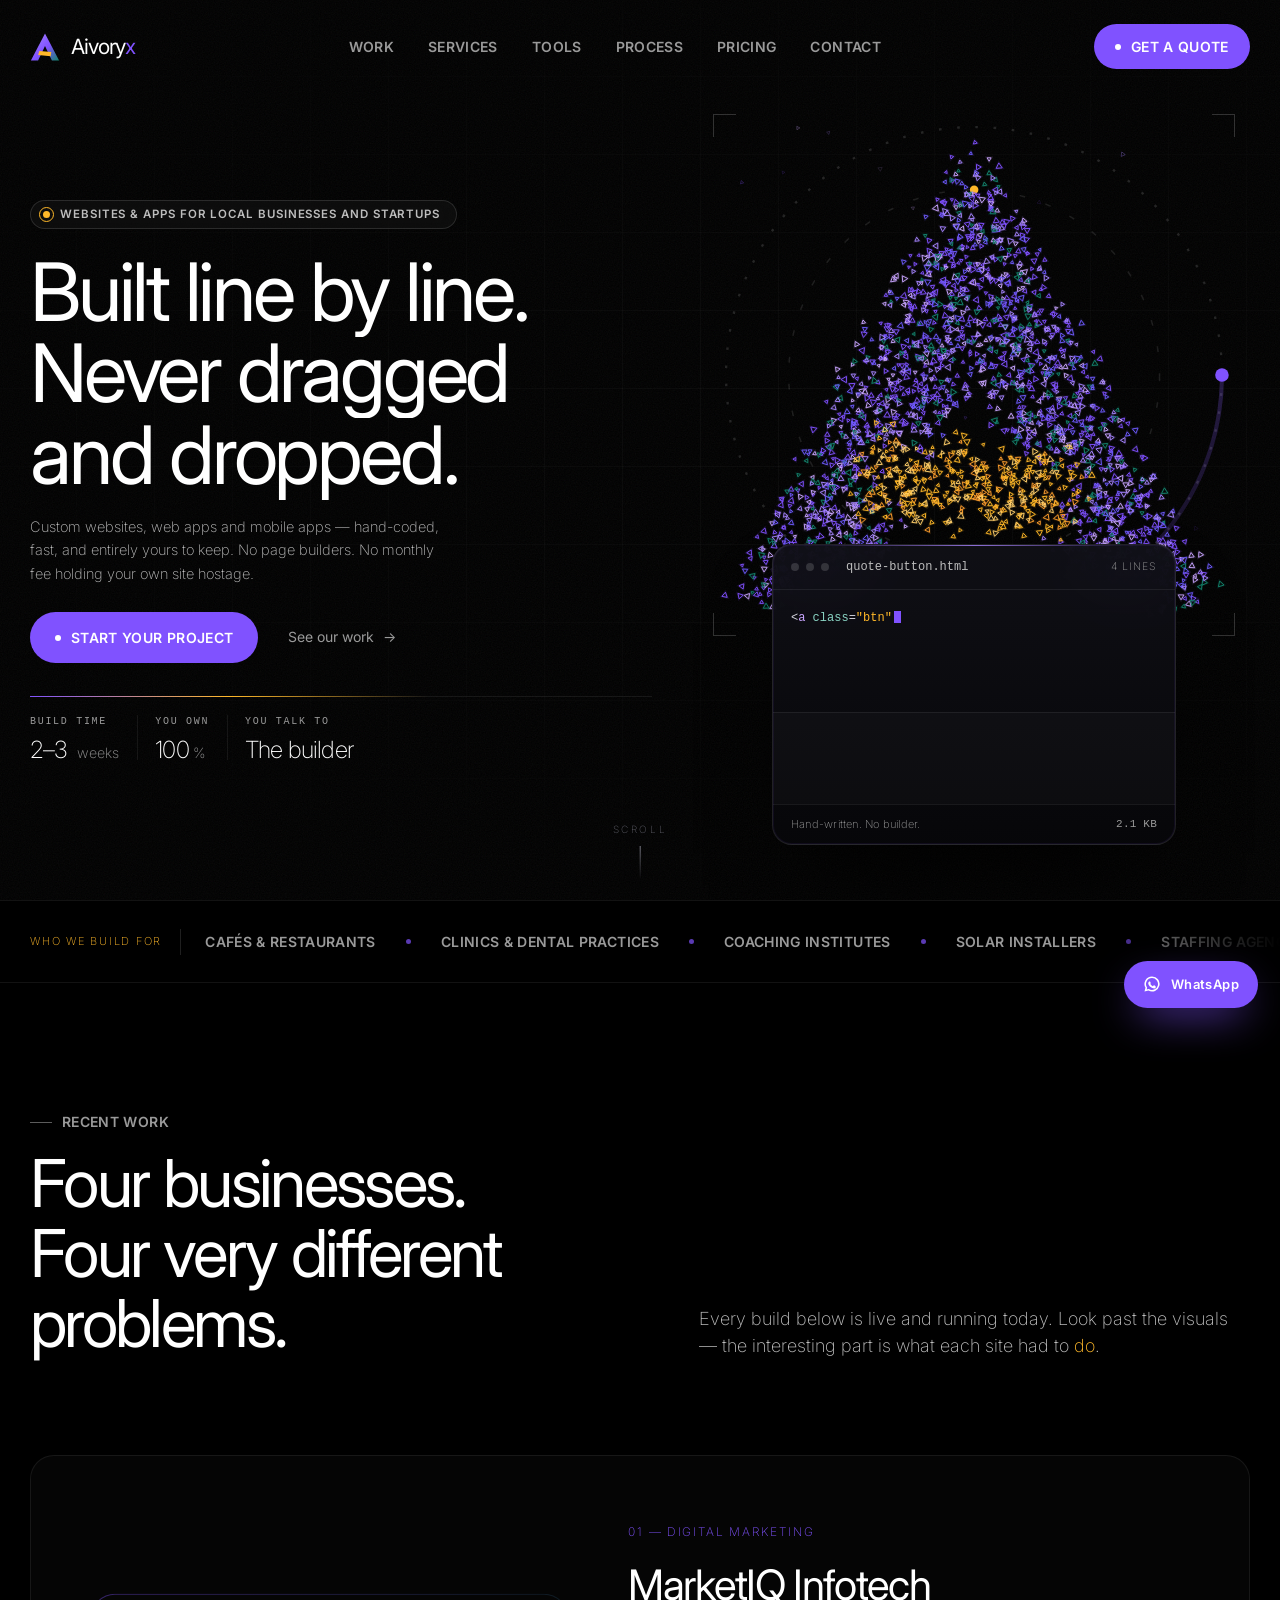
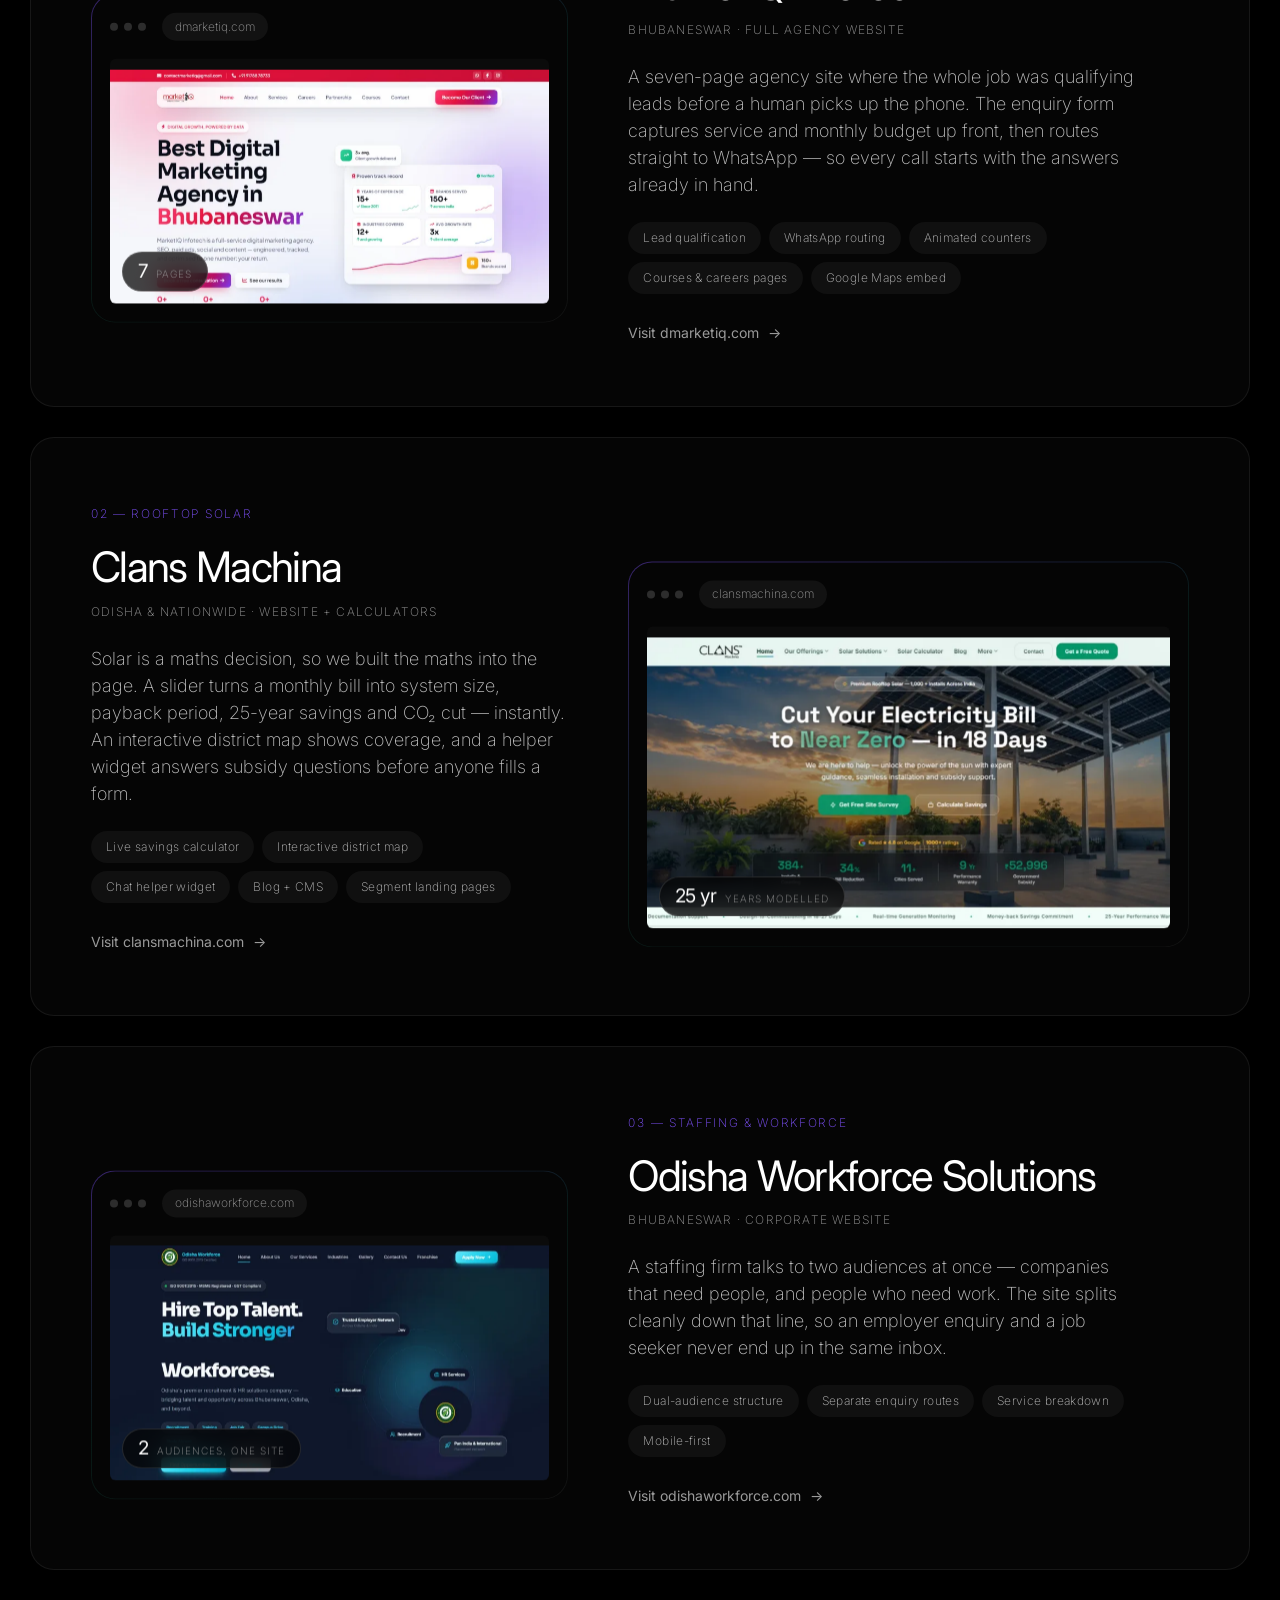
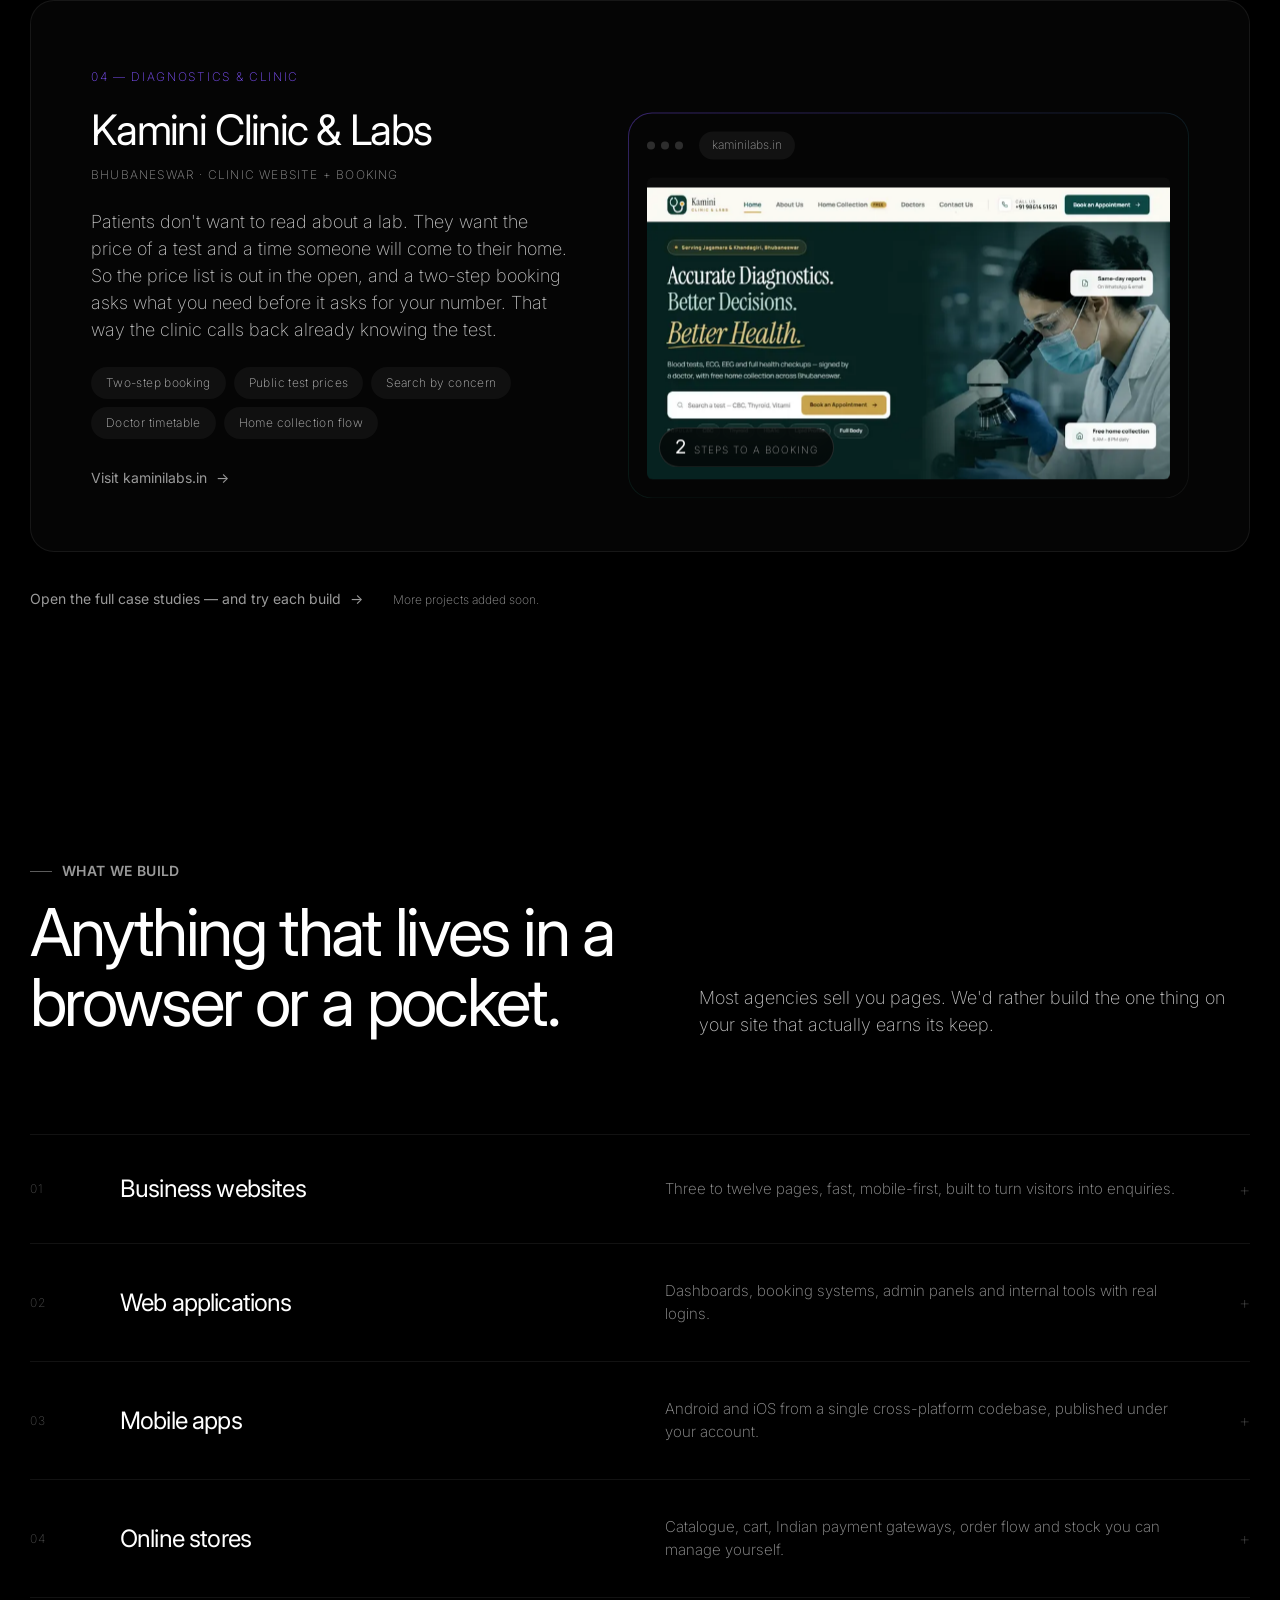
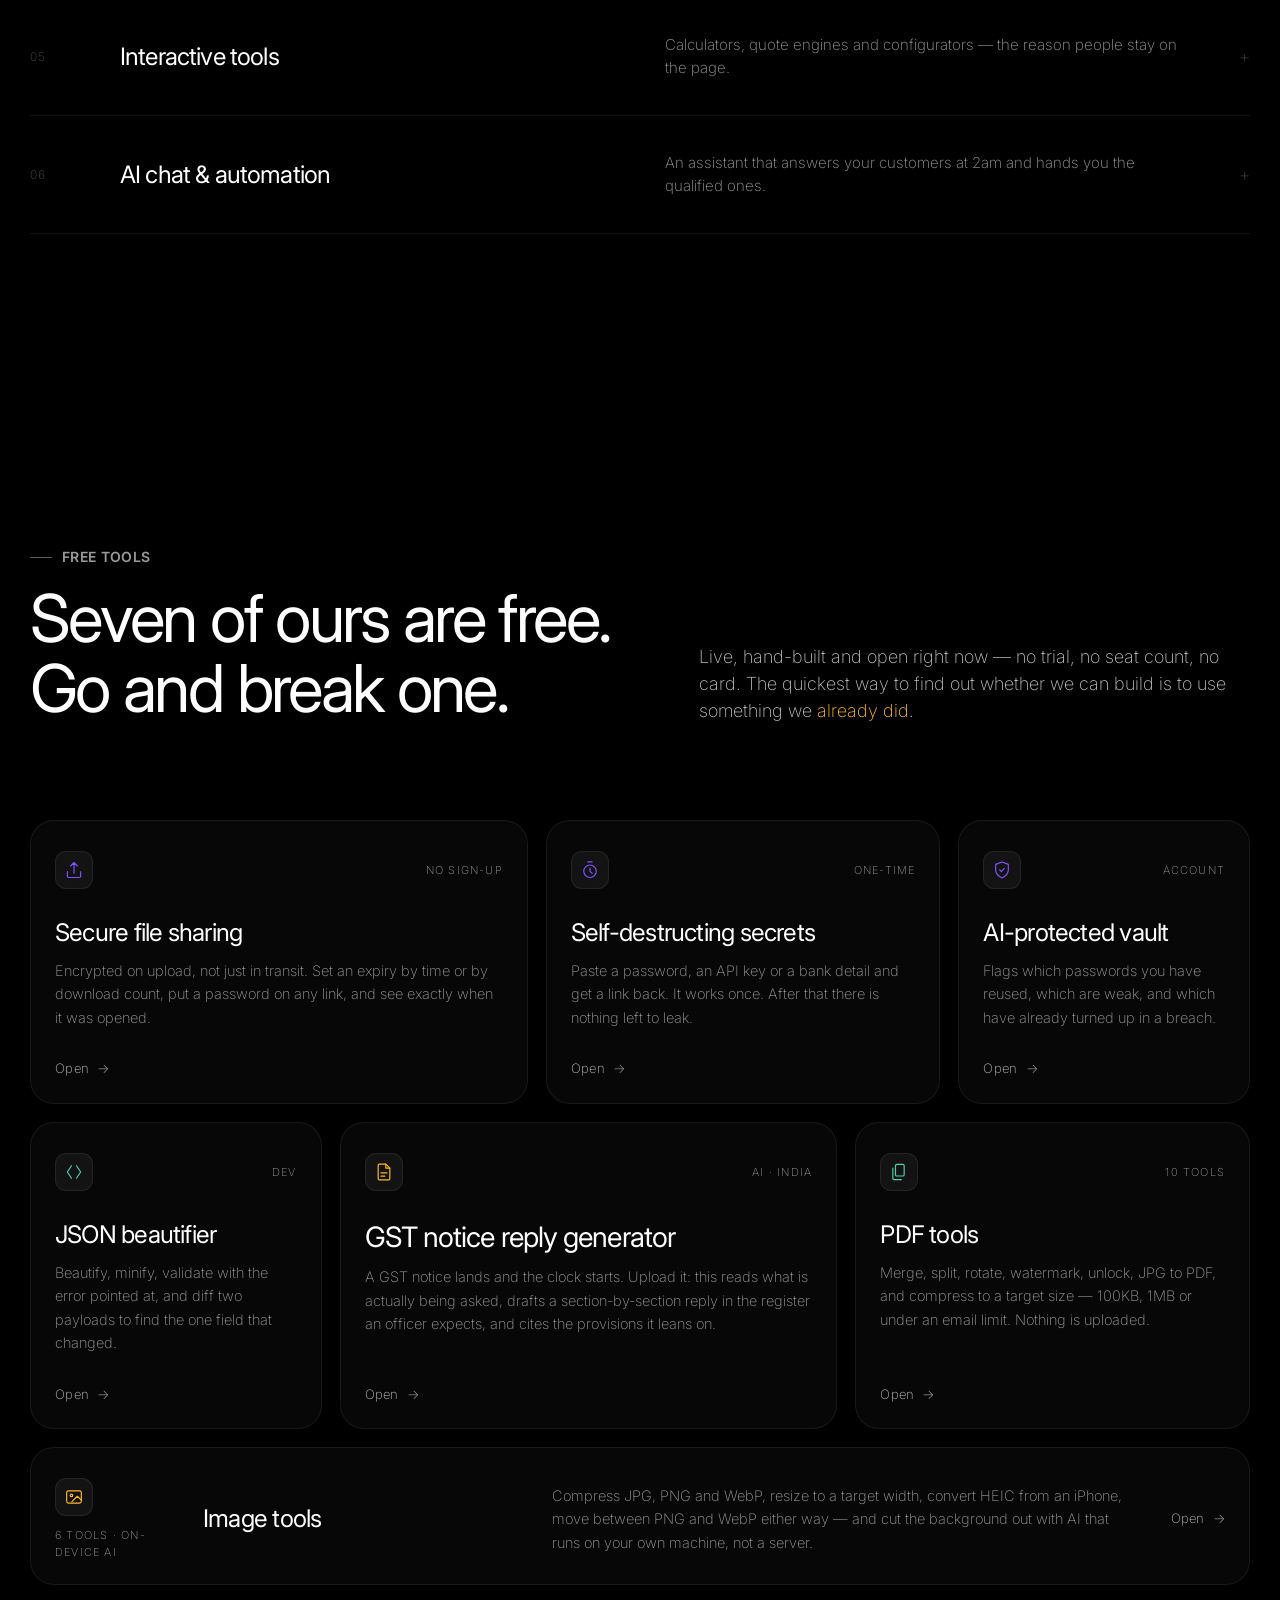
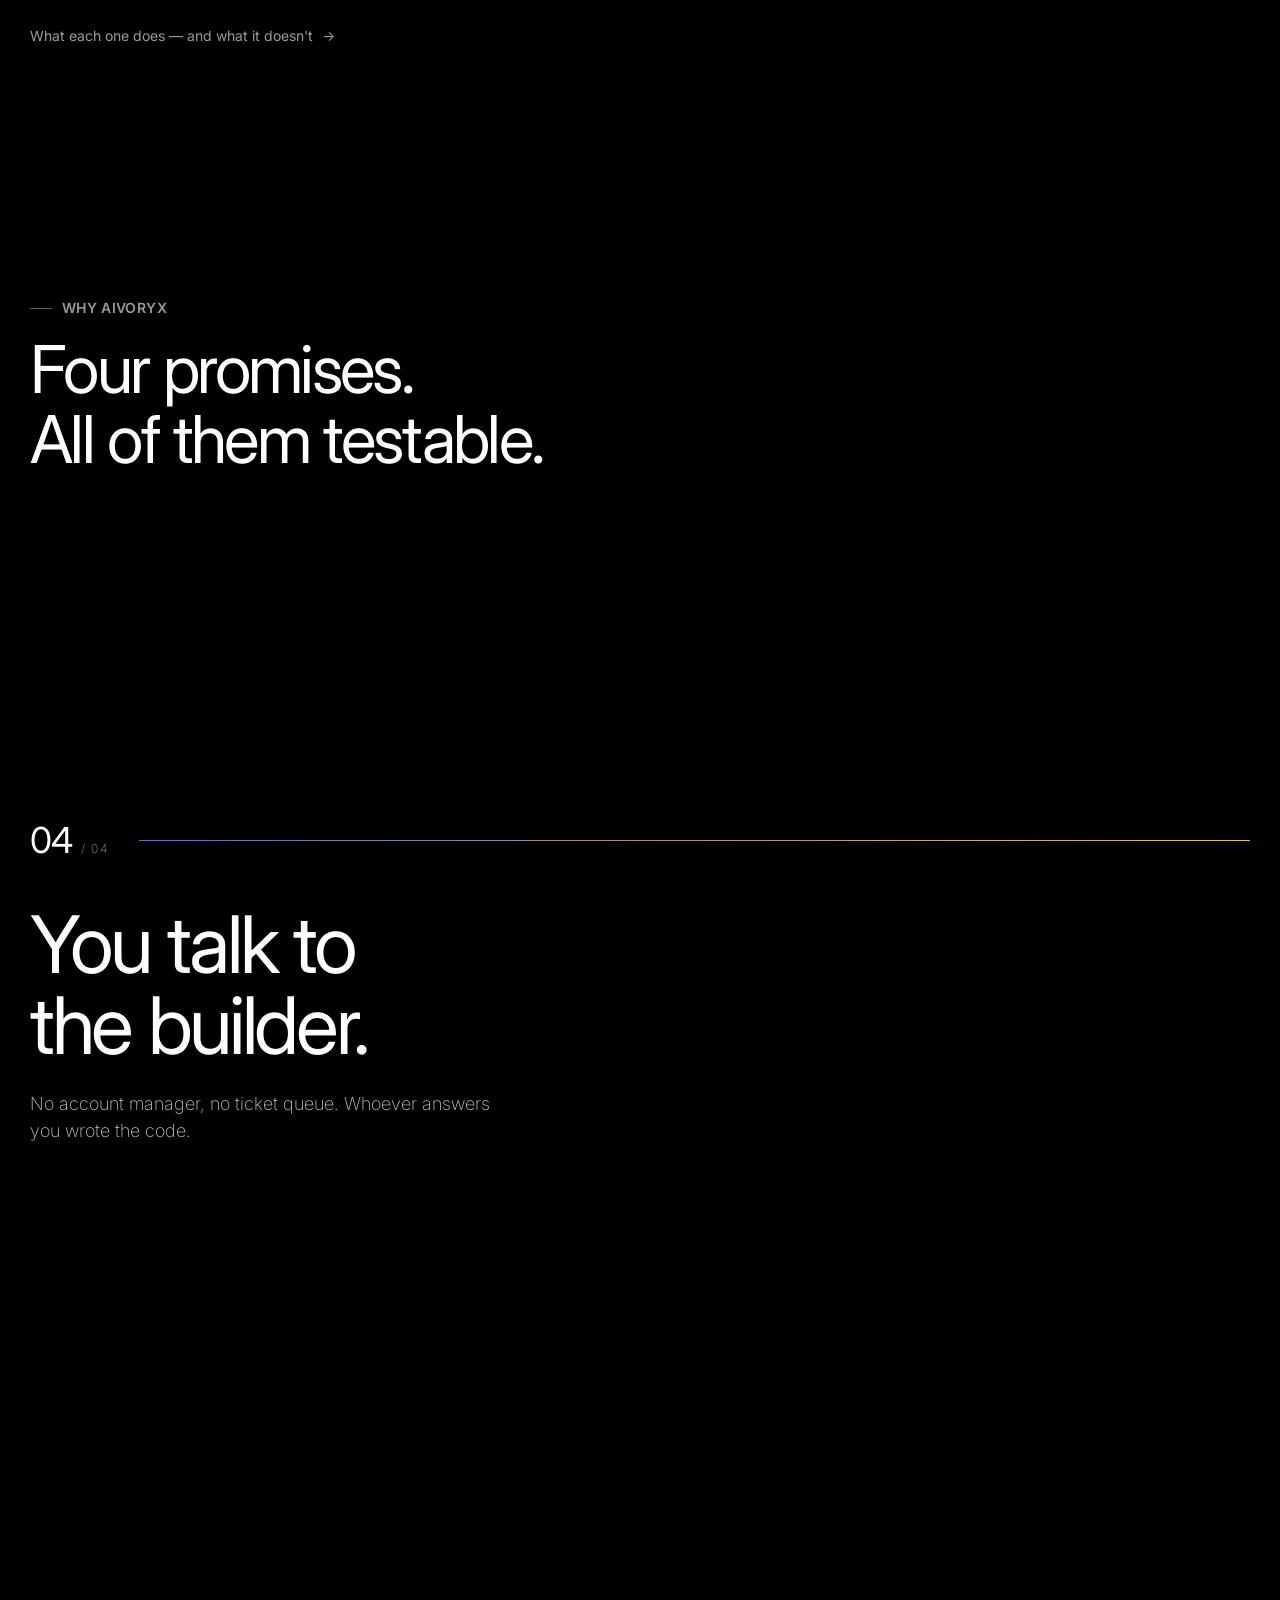
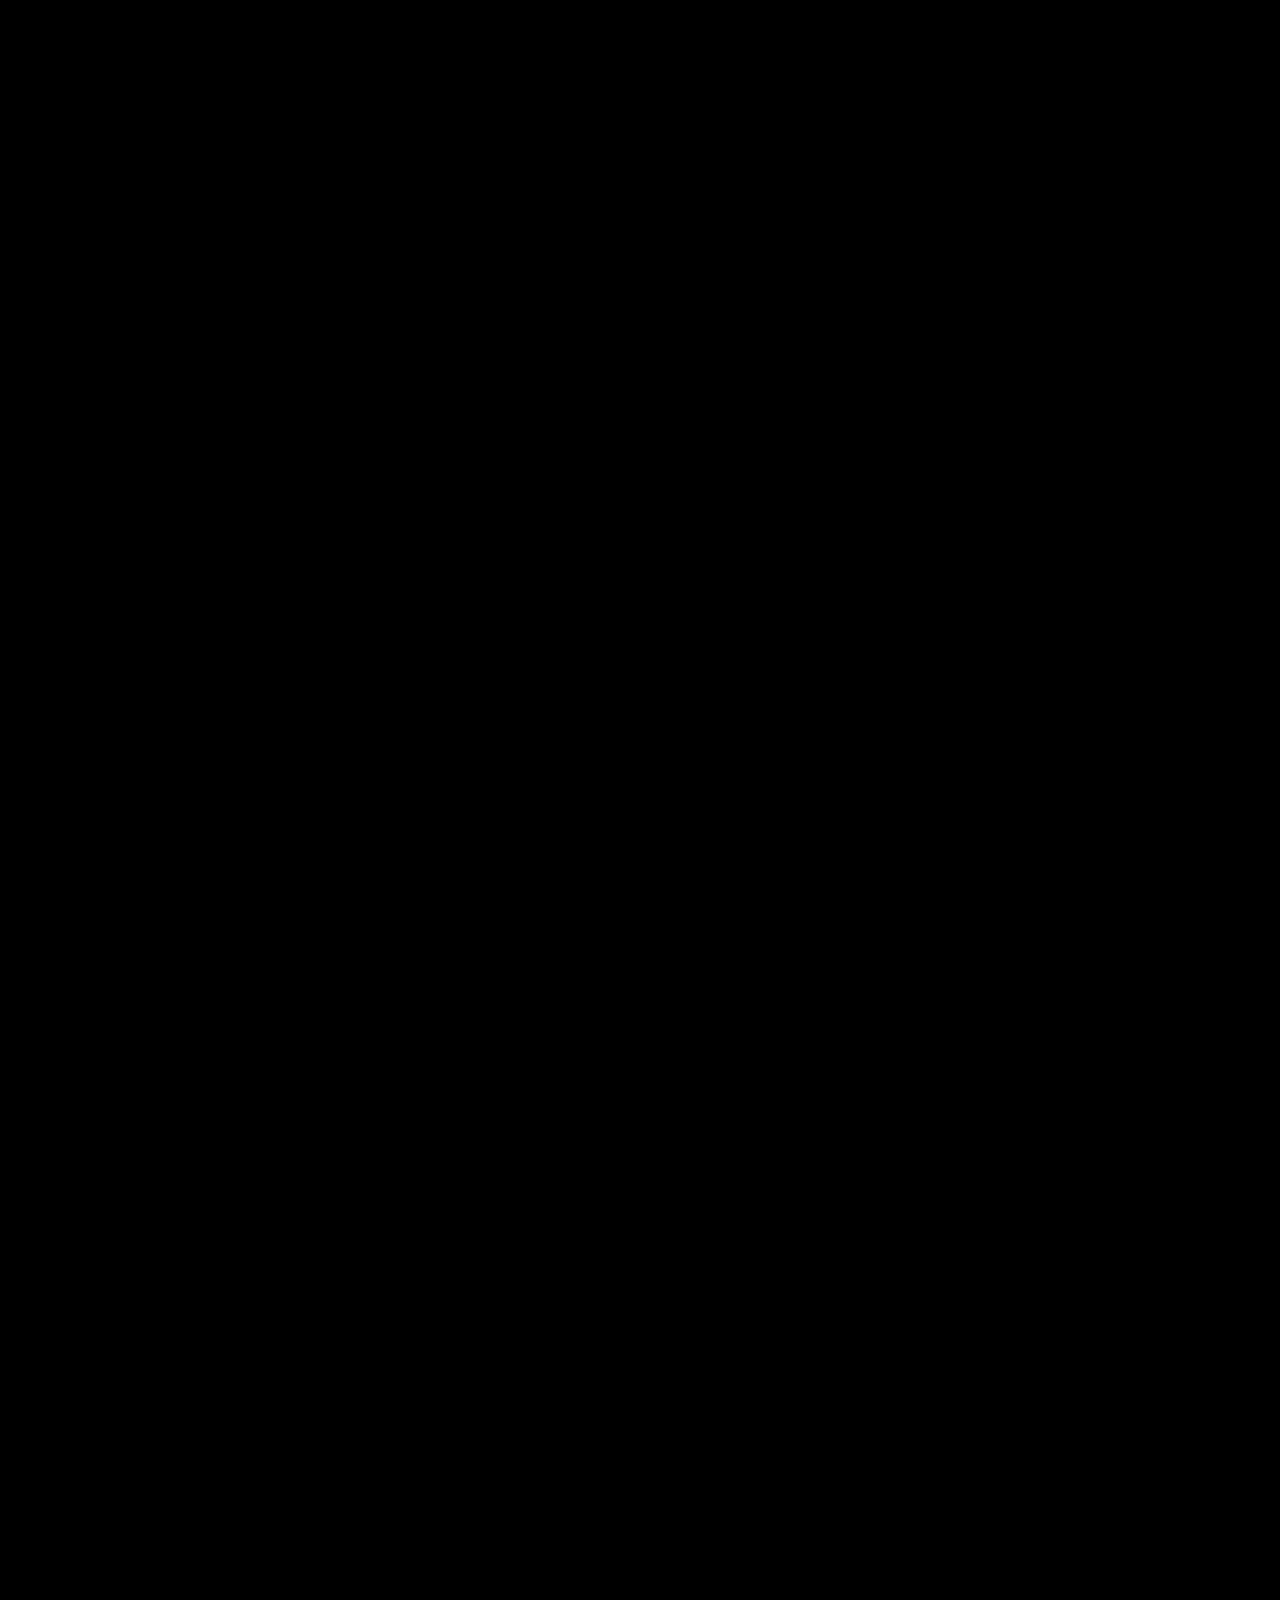
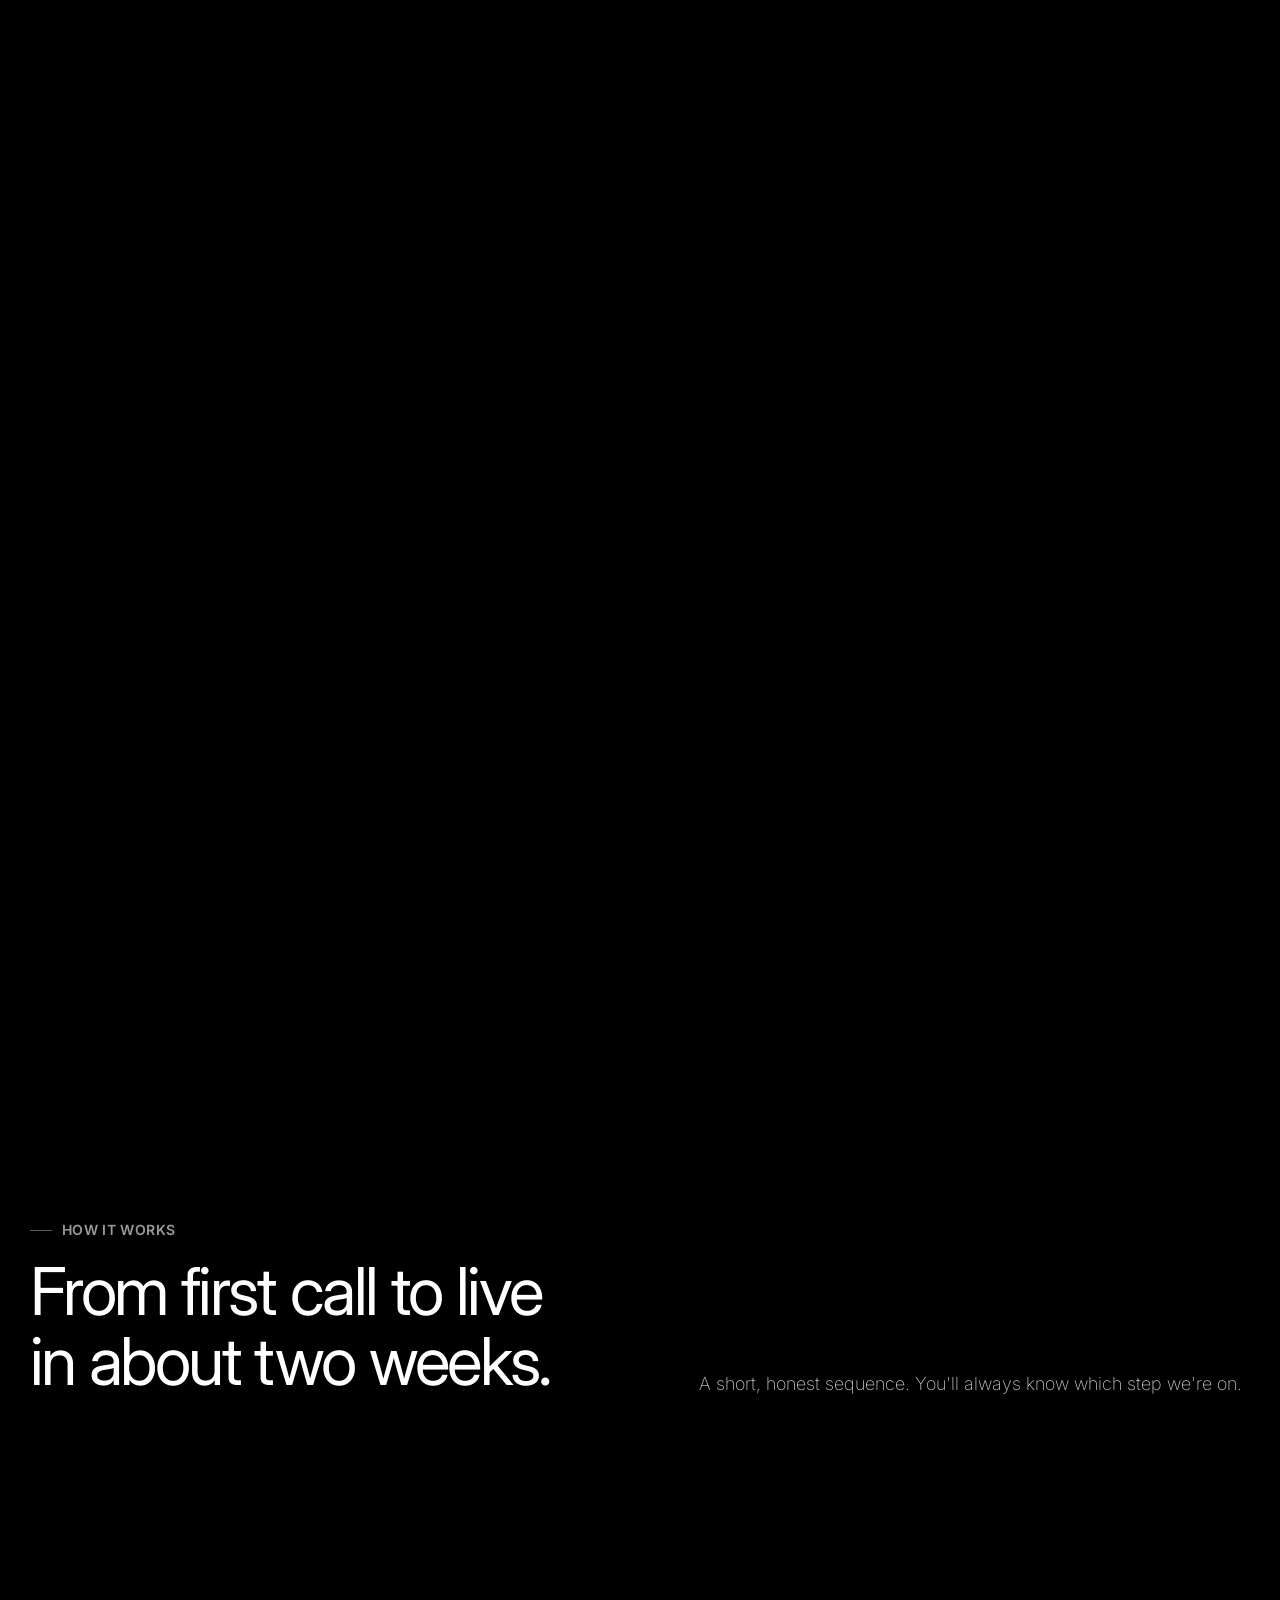
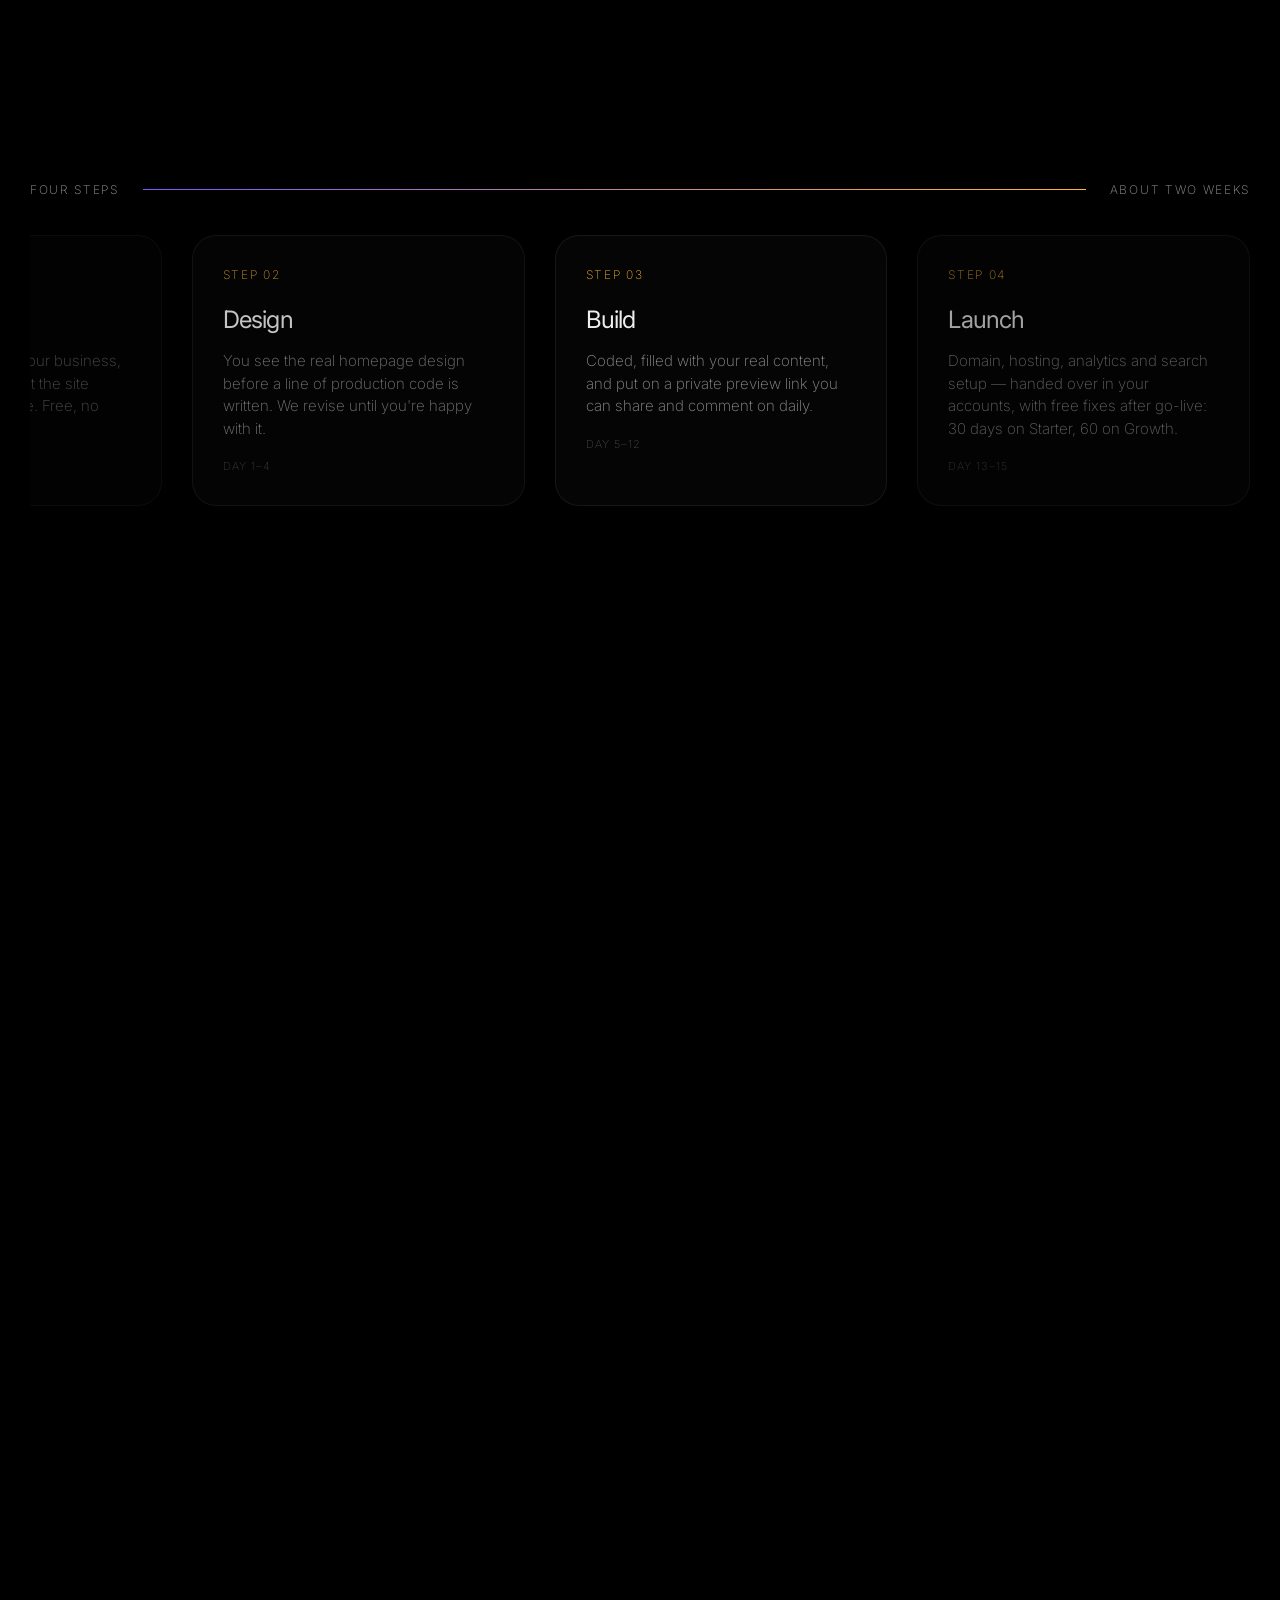
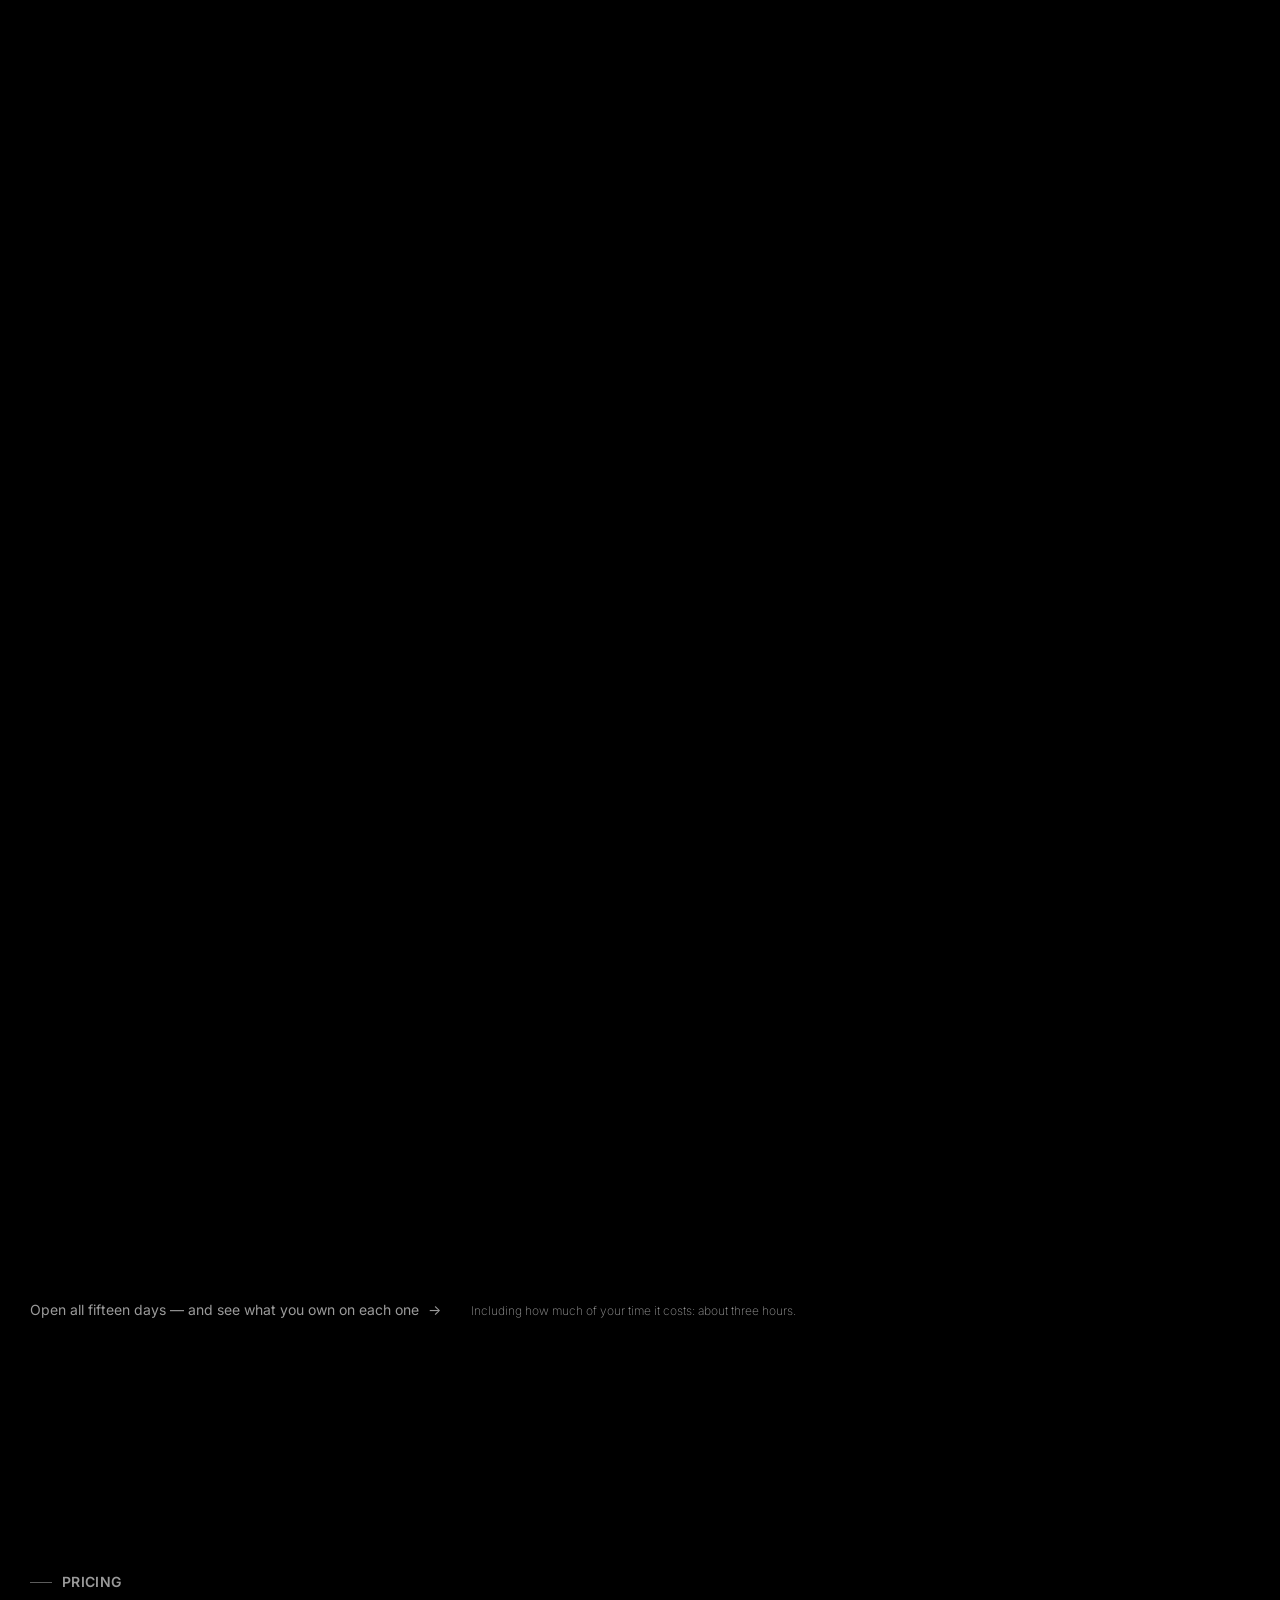
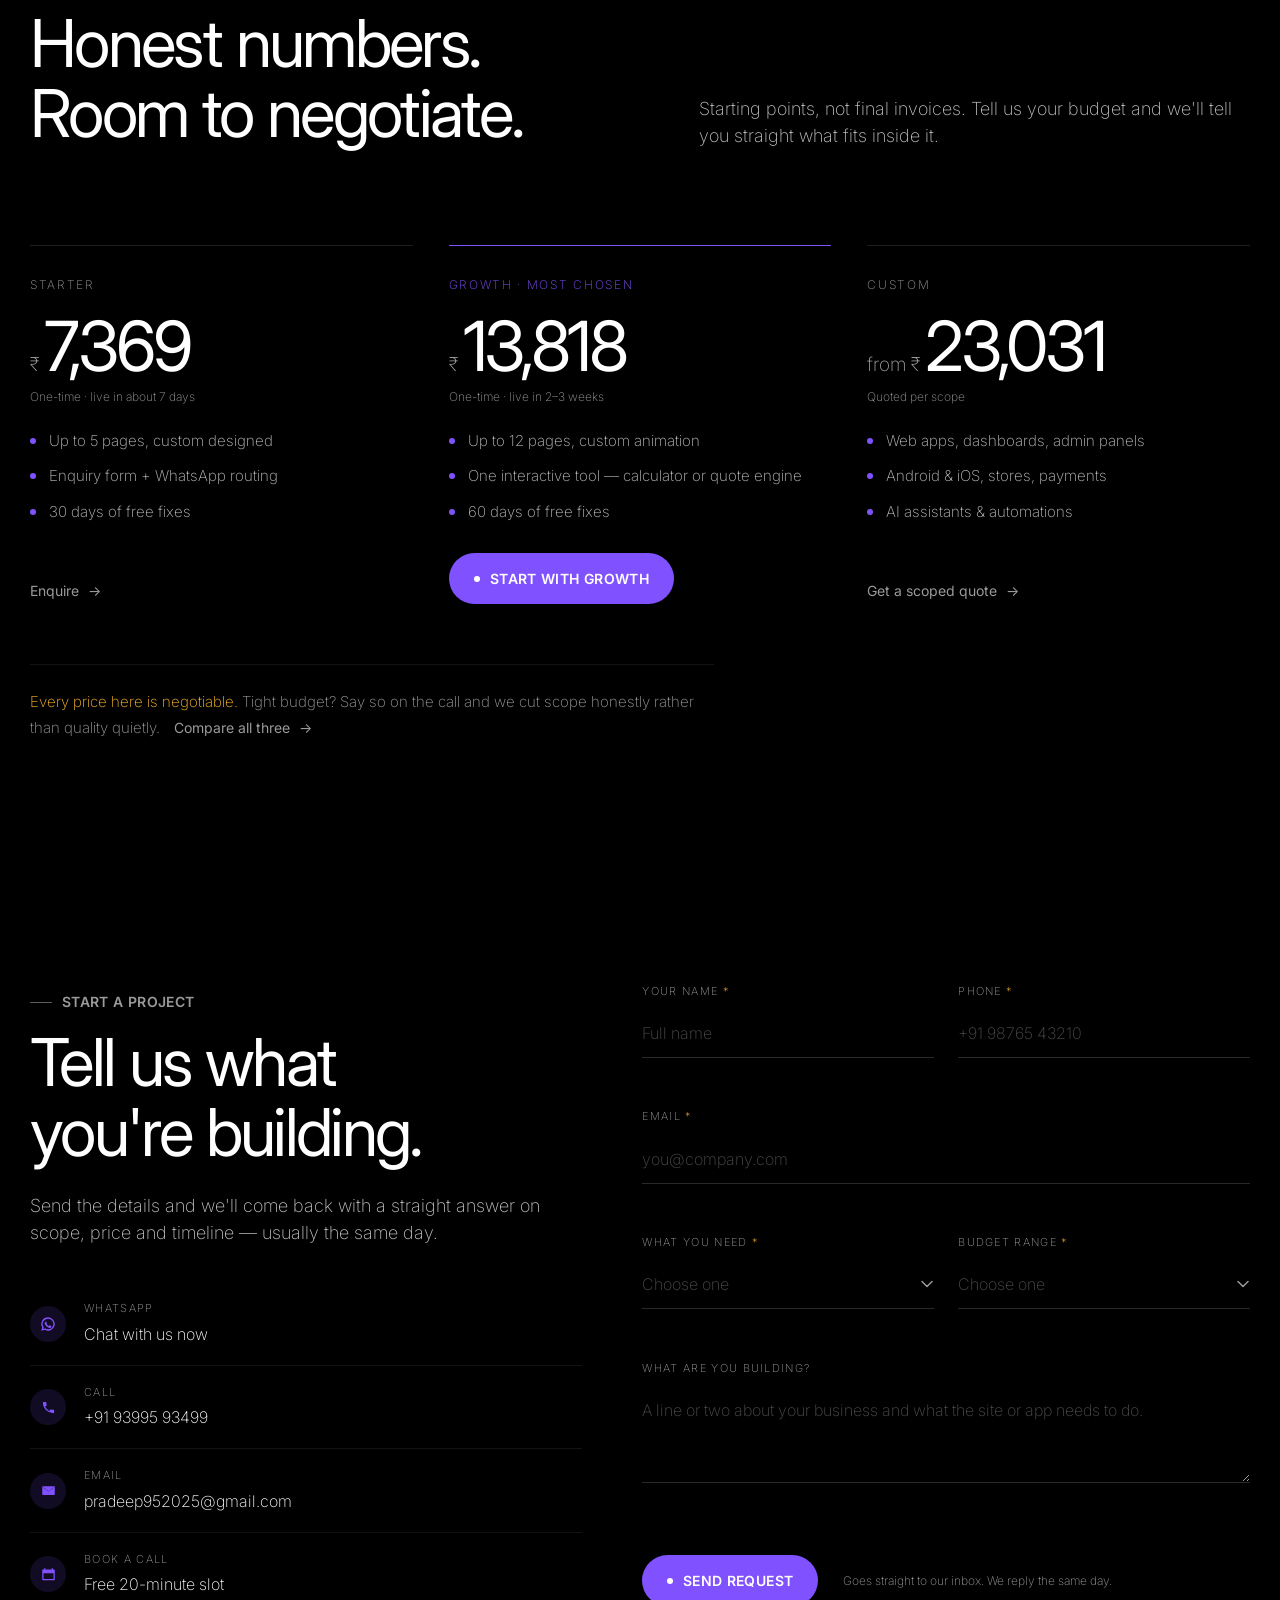
==== commit 970c8f59: "Make the homepage and work page responsive from phones to 2560 screens - Shell, gutter, type and spa" ====
--- a/index.html
+++ b/index.html
@@ -29,13 +29,13 @@
 <link href="https://fonts.googleapis.com/css2?family=Inter:wght@200;300;400;500;600;700&display=swap" rel="stylesheet">
 
 <!-- Styles: tokens → base → components → sections → responsive -->
-<link rel="stylesheet" href="assets/css/tokens.css">
-<link rel="stylesheet" href="assets/css/base.css">
-<link rel="stylesheet" href="assets/css/components.css">
-<link rel="stylesheet" href="assets/css/sections.css">
-<link rel="stylesheet" href="assets/css/tools.css">
-<link rel="stylesheet" href="assets/css/responsive.css">
-<link rel="stylesheet" href="assets/css/motion.css">
+<link rel="stylesheet" href="assets/css/tokens.css?v=20261024">
+<link rel="stylesheet" href="assets/css/base.css?v=20261024">
+<link rel="stylesheet" href="assets/css/components.css?v=20261024">
+<link rel="stylesheet" href="assets/css/sections.css?v=20261024">
+<link rel="stylesheet" href="assets/css/tools.css?v=20261024">
+<link rel="stylesheet" href="assets/css/responsive.css?v=20261024">
+<link rel="stylesheet" href="assets/css/motion.css?v=20261024">
 
 <script type="application/ld+json">
 {
@@ -97,11 +97,9 @@
 <!-- ============================ HERO ============================ -->
 <section class="hero" id="hero">
 
-  <!-- Atmosphere. Four flat layers, no blur filters — see sections.css. -->
+  <!-- Atmosphere. Neutral grid, scan and grain only — no colour glows. -->
   <div class="hero__atmos" aria-hidden="true">
     <span class="hero__mesh"></span>
-    <span class="hero__aurora hero__aurora--a"></span>
-    <span class="hero__aurora hero__aurora--b"></span>
     <span class="hero__scan"></span>
     <span class="hero__grain"></span>
   </div>
@@ -152,7 +150,6 @@
          line lands. Everything it builds is something we actually sell. -->
     <div class="hero__stage" id="heroStage">
       <div class="stage__mark">
-        <span class="stage__core" aria-hidden="true"></span>
         <canvas id="constellation" aria-hidden="true"></canvas>
 
         <div class="stage__rings" aria-hidden="true">
@@ -219,8 +216,8 @@
       <div>
         <p class="eyebrow eyebrow--muted">Recent work</p>
         <h2 class="h-lg secHead__title">
-          <span class="line"><span style="--d:.05s">Three businesses.</span></span>
-          <span class="line"><span style="--d:.16s">Three very different problems.</span></span>
+          <span class="line"><span style="--d:.05s">Four businesses.</span></span>
+          <span class="line"><span style="--d:.16s">Four very different problems.</span></span>
         </h2>
       </div>
       <p class="lede muted fade" style="--d:.3s">
@@ -347,6 +344,46 @@
       </div>
     </article>
 
+    <!-- 04 -->
+    <article class="work__item">
+      <div>
+        <span class="work__index">04 &mdash; Diagnostics &amp; clinic</span>
+        <h3 class="h-md work__name">Kamini Clinic &amp; Labs</h3>
+        <p class="work__role">Bhubaneswar &middot; Clinic website + booking</p>
+        <p class="work__desc">
+          Patients don't want to read about a lab. They want the price of a test and a
+          time someone will come to their home. So the price list is out in the open, and a two-step
+          booking asks what you need before it asks for your number. That way the clinic calls
+          back already knowing the test.
+        </p>
+        <div class="work__tags">
+          <span class="work__tag" style="--d:.05s">Two-step booking</span>
+          <span class="work__tag" style="--d:.11s">Public test prices</span>
+          <span class="work__tag" style="--d:.17s">Search by concern</span>
+          <span class="work__tag" style="--d:.23s">Doctor timetable</span>
+          <span class="work__tag" style="--d:.29s">Home collection flow</span>
+        </div>
+        <a class="ghost" href="https://kaminilabs.in" target="_blank" rel="noopener">Visit kaminilabs.in <i>&rarr;</i></a>
+      </div>
+      <div class="work__visual" data-parallax="0.05">
+        <div class="frame"><div class="frame__inner">
+          <span class="frame__sheen" aria-hidden="true"></span>
+          <div class="frame__bar">
+            <i class="frame__dot"></i><i class="frame__dot"></i><i class="frame__dot"></i>
+            <span class="frame__url">kaminilabs.in</span>
+          </div>
+          <div class="frame__shot">
+            <img data-media src="assets/img/work/kaminilabs.webp"
+                 srcset="assets/img/work/kaminilabs-800.webp 800w, assets/img/work/kaminilabs.webp 1280w"
+                 sizes="(max-width:900px) 92vw, 46vw"
+                 width="1280" height="880" loading="lazy" decoding="async"
+                 alt="Kamini Clinic &amp; Labs &mdash; diagnostic centre site with test booking">
+            <div class="frame__badge"><b data-count="2">0</b><span>STEPS TO A BOOKING</span></div>
+          </div>
+        </div></div>
+      </div>
+    </article>
+
     <div class="rv" style="margin-top:var(--s36);display:flex;align-items:center;gap:var(--s30);flex-wrap:wrap">
       <a class="ghost" href="work.html">Open the full case studies &mdash; and try each build <i>&rarr;</i></a>
       <p class="caption">More projects added soon.</p>
@@ -901,16 +938,16 @@
 </a>
 
 <!-- Scripts: config → utils → modules → boot. Order matters. -->
-<script src="assets/js/config.js" defer></script>
-<script src="assets/js/utils.js" defer></script>
-<script src="assets/js/contact.js" defer></script>
-<script src="assets/js/nav.js" defer></script>
-<script src="assets/js/reveal.js" defer></script>
-<script src="assets/js/form.js" defer></script>
-<script src="assets/js/constellation.js" defer></script>
-<script src="assets/js/hero.js" defer></script>
-<script src="assets/js/build.js" defer></script>
-<script src="assets/js/motion.js" defer></script>
-<script src="assets/js/main.js" defer></script>
+<script src="assets/js/config.js?v=20261024" defer></script>
+<script src="assets/js/utils.js?v=20261024" defer></script>
+<script src="assets/js/contact.js?v=20261024" defer></script>
+<script src="assets/js/nav.js?v=20261024" defer></script>
+<script src="assets/js/reveal.js?v=20261024" defer></script>
+<script src="assets/js/form.js?v=20261024" defer></script>
+<script src="assets/js/constellation.js?v=20261024" defer></script>
+<script src="assets/js/hero.js?v=20261024" defer></script>
+<script src="assets/js/build.js?v=20261024" defer></script>
+<script src="assets/js/motion.js?v=20261024" defer></script>
+<script src="assets/js/main.js?v=20261024" defer></script>
 </body>
 </html>
--- a/assets/css/base.css
+++ b/assets/css/base.css
@@ -39,7 +39,10 @@
 }
 
 .wrap{width:100%;max-width:var(--max);margin-inline:auto;padding-inline:var(--wrap-pad)}
-.section{padding-block:var(--s120)}
+/* clip, not hidden: anything scroll-animated in from the side (the bento
+   scatter) must not widen the page on a touch screen, and clip — unlike
+   hidden — creates no scroll container, so position:sticky still pins */
+.section{padding-block:var(--s120);overflow-x:clip}
 
 /* ---------------- Typography roles ---------------- */
 .eyebrow{
--- a/assets/css/components.css
+++ b/assets/css/components.css
@@ -106,11 +106,10 @@
 .strip{
   display:grid;grid-template-columns:auto minmax(0,1fr);align-items:center;
   border-top:1px solid var(--hair);border-bottom:1px solid var(--hair);
-  background:linear-gradient(90deg,rgba(128,82,255,.05),transparent 40%);
 }
 .strip__label{
   display:flex;align-items:center;gap:var(--s18);
-  padding-left:max(var(--s30),calc((100vw - var(--max))/2 + var(--s30)));
+  padding-left:max(var(--wrap-pad),calc((100vw - var(--max))/2 + var(--wrap-pad)));
   padding-right:var(--s24);
   font-size:11px;letter-spacing:.16em;text-transform:uppercase;
   color:var(--spark);white-space:nowrap;
@@ -256,12 +255,6 @@
   padding-bottom:var(--s96);
   overflow:hidden;
 }
-.phero__glow{
-  position:absolute;top:-30%;right:-10%;width:60vw;height:60vw;max-width:820px;max-height:820px;
-  border-radius:50%;pointer-events:none;
-  background:radial-gradient(circle,rgba(128,82,255,.13),transparent 64%);
-  filter:blur(50px);animation:breathe 9s ease-in-out infinite;
-}
 .phero .display{margin-block:var(--s24) var(--s30);max-width:15ch;position:relative}
 .phero .lede{max-width:56ch}
 
--- a/assets/css/sections.css
+++ b/assets/css/sections.css
@@ -24,9 +24,8 @@
 .hero__copy{position:relative;z-index:2}
 
 /* ---- Atmosphere ----
-   Four flat layers, no filter:blur anywhere. A large soft radial is
-   already a blur; running the real thing over a 60vw box is what turns
-   a hero into a slideshow on a mid-range phone. */
+   Neutral layers only: a grid, one slow scan and grain. No colour
+   glows behind any section — the content carries the colour. */
 .hero__atmos{position:absolute;inset:0;z-index:0;pointer-events:none;overflow:hidden}
 .hero__atmos > span{position:absolute;display:block}
 
@@ -39,19 +38,6 @@
   mask-image:radial-gradient(115% 80% at 64% 46%,#000,transparent 70%);
 }
 
-.hero__aurora{border-radius:50%;will-change:transform,opacity}
-.hero__aurora--a{
-  width:64vw;height:64vw;max-width:920px;max-height:920px;right:-14vw;top:-26vh;
-  background:radial-gradient(circle,rgba(128,82,255,.22),rgba(128,82,255,.05) 44%,transparent 68%);
-  animation:auroraA 24s ease-in-out infinite;
-}
-.hero__aurora--b{
-  width:48vw;height:48vw;max-width:680px;max-height:680px;left:-16vw;bottom:-30vh;
-  background:radial-gradient(circle,rgba(21,132,110,.17),transparent 66%);
-  animation:auroraB 31s ease-in-out infinite;
-}
-@keyframes auroraA{0%,100%{transform:translate3d(0,0,0) scale(1);opacity:.8}50%{transform:translate3d(-4%,5%,0) scale(1.1);opacity:1}}
-@keyframes auroraB{0%,100%{transform:translate3d(0,0,0) scale(1.05);opacity:.65}50%{transform:translate3d(6%,-5%,0) scale(.93);opacity:1}}
 
 /* one slow pass of light across the whole hero, then a long rest */
 .hero__scan{
@@ -150,18 +136,11 @@
 .scrollcue i{display:block;width:1px;height:34px;background:linear-gradient(180deg,#7a7a86,transparent);animation:cue 2.4s ease-in-out infinite}
 @keyframes cue{0%,100%{transform:scaleY(.3);transform-origin:top}50%{transform:scaleY(1);transform-origin:top}}
 
-/* Kept for the sub-page heroes: work and process still run the plain
-   stats row, and every page still lights its headline with the glow. */
+/* Kept for the sub-page heroes that still run the plain stats row. */
 .hero__meta{display:flex;gap:var(--s36);flex-wrap:wrap;margin-top:var(--s60);padding-top:var(--s24);border-top:1px solid var(--hair)}
 .hero__meta span{font-size:var(--t-caption);color:var(--ash);letter-spacing:.02em}
 .hero__meta b{display:block;font-size:var(--t-2xs);font-weight:var(--fw-r);color:#fff;letter-spacing:-0.03em;margin-bottom:3px}
 
-.hero__glow{
-  position:absolute;inset:12%;border-radius:50%;pointer-events:none;
-  background:radial-gradient(circle,rgba(128,82,255,.15),transparent 66%);
-  filter:blur(38px);animation:breathe 8s ease-in-out infinite;
-}
-@keyframes breathe{0%,100%{opacity:.55;transform:scale(.94)}50%{opacity:1;transform:scale(1.06)}}
 
 /* ---------------- Section headers ---------------- */
 .secHead{display:grid;grid-template-columns:minmax(0,1.15fr) minmax(0,1fr);gap:var(--s36);align-items:end;margin-bottom:var(--s96)}
--- a/assets/css/responsive.css
+++ b/assets/css/responsive.css
@@ -1,8 +1,44 @@
 /* ============================================================
    Responsive — mobile-first content, desktop-down layout tuning.
-   Breakpoints: 1280 · 1024 · 760 · 480
+   Breakpoints: 2400 · 1920 · 1600 (up) · 1280 · 1024 · 760 · 480 (down)
    The burger takes over at 1024, not 760 — see the nav note there.
    ============================================================ */
+
+/* ---------------- Large desktop ----------------
+   The shell was capped at 1280 for every screen, so a 1920 monitor got
+   a narrow column with a third of the width empty either side, and a
+   2560 one got less than half. The shell, gutter, type ceilings and
+   section rhythm now grow in three steps. Every size here is a ceiling
+   that the clamp()s in base.css already respect, so nothing jumps. */
+@media (min-width:1600px){
+  :root{
+    --max:1440px;--wrap-pad:48px;
+    --t-body:19px;--t-lg:84px;--t-display:124px;
+    --s120:136px;--s96:108px;
+  }
+  .hero .display{font-size:min(clamp(38px,5.2vw,116px),10.6vh)}
+  .hero__chip{font-size:12.5px;padding:9px 18px 9px 13px}
+  .hud dt{font-size:11px}
+  .hud dd{font-size:clamp(19px,1.45vw,32px)}
+  .svc__desc{font-size:16px}
+  .tier__list li,.tiers__note{font-size:16px}
+  .footer__col a{font-size:16px}
+}
+@media (min-width:1920px){
+  :root{
+    --max:1600px;--wrap-pad:56px;
+    --t-body:20px;--t-lg:92px;--t-2xs:27px;--t-sm:46px;
+    --s120:156px;--s96:120px;--s60:72px;
+  }
+  .work__desc{max-width:48ch}
+}
+@media (min-width:2400px){
+  :root{
+    --max:1880px;--wrap-pad:64px;
+    --t-body:21px;--t-lg:104px;--t-2xs:30px;--t-sm:52px;
+    --s120:176px;--s96:136px;
+  }
+}
 
 /* ---------------- Small desktop / large tablet ---------------- */
 @media (max-width:1280px){
@@ -100,8 +136,12 @@
   .work__item{padding-block:var(--s60)}
   .work__desc{max-width:none}
 
-  .svc__row{grid-template-columns:38px 1fr 26px;gap:var(--s12)}
-  .svc__desc{display:none}
+  /* the description was hidden here, which left six bare titles with
+     nothing to say what each one is — it drops under the title instead */
+  .svc__row{grid-template-columns:38px minmax(0,1fr) 26px;gap:6px var(--s12);padding-block:var(--s24)}
+  .svc__num{align-self:start;padding-top:6px}
+  .svc__desc{grid-column:2;grid-row:2;font-size:14.5px;line-height:1.55}
+  .svc__plus{grid-column:3;grid-row:1}
   .svc__row:hover{padding-left:var(--s12)}
 
   .why{grid-template-columns:1fr}
@@ -131,6 +171,10 @@
   .hero{padding-bottom:var(--s36)}
   .hero__actions{gap:var(--s18)}
   .hero__actions .btn{width:100%;justify-content:center}
+  /* a long ghost link wraps here, and as inline-flex its arrow was flung
+     to the far edge; inline keeps the arrow on the end of the text */
+  .ghost{display:inline}
+  .ghost i{display:inline-block;margin-left:6px}
   /* three cells no longer fit across a 360px screen without the values
      shrinking below the point of being worth reading — two up, one under */
   .hud{grid-template-columns:repeat(2,minmax(0,1fr));gap:var(--s18) var(--s24);justify-content:stretch}
--- a/assets/css/motion.css
+++ b/assets/css/motion.css
@@ -135,10 +135,25 @@
    cards go back to flowing, which is also where sticky costs the
    most on a phone.
    ============================================================ */
-@media (max-width:900px){
+/* A short laptop (1366×768 leaves ~620px of viewport) only fits a card
+   under the nav if the padding gives way. Otherwise its last lines sit
+   past the fold and the next card covers them before they are read. */
+@media (max-height:760px){
+  [data-sect="stack"] .work__item{padding:var(--s36)}
+}
+/* The deck stops at 1024, not 900: between the two the card is already
+   one column (image under copy), taller than the screen, and the next
+   card would bury its bottom half. Very short screens drop it too.
+   motion.js reads the computed position, so this is the only switch. */
+@media (max-width:1024px),(max-height:600px){
   [data-sect="stack"] .work__item{
     position:static;padding:var(--s30);transform:none!important;
   }
+}
+@media (max-width:480px){
+  [data-sect="stack"] .work__item{padding:var(--s24) var(--s18)}
+}
+@media (max-width:900px){
   [data-sect="slide"] > .wrap,
   [data-sect="rise"] > .wrap,
   [data-sect="zoom"] > .wrap{transform:translate3d(0,30px,0)}
@@ -352,6 +367,9 @@
    the sequence engine drives it home.
    ============================================================ */
 .bento{
+  /* how far the scatter reaches — the offsets are art-directed for a
+     1280 grid and read as broken on a 360px column, so phones shrink it */
+  --amp:1;
   display:grid;grid-template-columns:repeat(12,minmax(0,1fr));
   gap:var(--s18);margin-top:var(--s60);
 }
@@ -396,18 +414,25 @@
 
 /* the AI tile carries the most weight, so it gets the most room */
 .bento__card--hero .bento__t{font-size:clamp(21px,2.2vw,29px)}
-/* The wide tile reads across rather than down: mark, then name,
-   then what it actually does. Grid rather than flex-wrap, because
-   wrapping a three-part row leaves the title stranded mid-line. */
-.bento__card--wide{
-  display:grid;grid-template-columns:auto minmax(0,.7fr) minmax(0,1.3fr) auto;
-  align-items:center;gap:var(--s36);
-}
-.bento__card--wide .bento__top{flex-direction:column;align-items:flex-start;gap:11px;margin-bottom:0}
-.bento__card--wide .bento__tag{white-space:normal;max-width:16ch;line-height:1.5}
-.bento__card--wide .bento__t{margin:0}
-.bento__card--wide .bento__d{margin:0;max-width:none}
-.bento__card--wide .bento__go{margin:0;white-space:nowrap}
+/* The wide tile is an ordinary stacked card by default. Only a full
+   desktop row reads it across — mark, then name, then what it does.
+   It was the other way round, with phones undoing the four-column
+   grid, and any screen that missed the undo got a description one
+   word wide. Grid rather than flex-wrap, because wrapping a
+   three-part row leaves the title stranded mid-line. */
+.bento__card--wide{grid-column:span 12}
+.bento__card--wide .bento__d{max-width:64ch}
+@media (min-width:1025px){
+  .bento__card--wide{
+    display:grid;grid-template-columns:auto minmax(0,.7fr) minmax(0,1.3fr) auto;
+    align-items:center;gap:var(--s36);
+  }
+  .bento__card--wide .bento__top{flex-direction:column;align-items:flex-start;gap:11px;margin-bottom:0}
+  .bento__card--wide .bento__tag{white-space:normal;max-width:16ch;line-height:1.5}
+  .bento__card--wide .bento__t{margin:0}
+  .bento__card--wide .bento__d{margin:0;max-width:none}
+  .bento__card--wide .bento__go{margin:0;white-space:nowrap}
+}
 
 @media (hover:hover){
   .bento__card:hover{border-color:var(--c);background:rgba(255,255,255,.045)}
@@ -423,25 +448,30 @@
 [data-seq][data-seq] > .bento__card{
   opacity:calc(.06 + var(--p,0) * .94);
   transform:
-    translate3d(calc(var(--dx,0px) * (1 - var(--p,0))),
-                calc(var(--dy,0px) * (1 - var(--p,0))),0)
-    rotate(calc(var(--rot,0deg) * (1 - var(--p,0))))
+    translate3d(calc(var(--dx,0px) * var(--amp) * (1 - var(--p,0))),
+                calc(var(--dy,0px) * var(--amp) * (1 - var(--p,0))),0)
+    rotate(calc(var(--rot,0deg) * var(--amp) * (1 - var(--p,0))))
     scale(calc(.9 + var(--p,0) * .1));
   transition:opacity .14s linear,transform .14s linear,
              border-color .5s var(--sect-ease),background .5s var(--sect-ease);
 }
 
+/* Two up. The AI tile shares its row with PDF tools rather than taking a
+   full row of its own, which used to leave PDF alone beside a hole. */
 @media (max-width:1024px){
+  .bento{--amp:.6}
   .bento__card{grid-column:span 6}
-  .bento__card--wide,.bento__card--hero{grid-column:span 12}
+  .bento__card--wide{grid-column:span 12}
 }
 @media (max-width:760px){
-  .bento{gap:var(--s12)}
+  .bento{gap:var(--s12);--amp:.3}
   .bento__card{grid-column:span 12;padding:var(--s24) var(--s18)}
-  .bento__card--wide{flex-direction:column;gap:0}
-  .bento__card--wide .bento__top{flex-direction:row;align-items:center;justify-content:space-between;margin-bottom:var(--s30)}
-  .bento__card--wide .bento__t{margin-top:0}
-  .bento__card--wide .bento__d{margin-bottom:var(--s30)}
+  .bento__top{margin-bottom:var(--s24)}
+  .bento__d{margin-bottom:var(--s24)}
+}
+@media (max-width:480px){
+  /* "6 tools · on-device AI" beside the glyph is wider than a 360 card */
+  .bento__tag,.bento__card--wide .bento__tag{white-space:normal;text-align:right;line-height:1.4}
 }
 @media (prefers-reduced-motion:reduce){
   [data-seq][data-seq] > .bento__card{opacity:1!important;transform:none!important}
@@ -460,9 +490,8 @@
    deleted from its own hero.
 
    Now it assembles at full strength inside an instrument housing:
-   two counter-rotating rings, corner brackets that draw in, a core
-   that breathes. The build panel docks to the foot of the housing
-   instead of the middle of the letter, narrow enough that the feet
+   two counter-rotating rings and corner brackets that draw in. The
+   build panel docks to the foot of the housing instead of the middle of the letter, narrow enough that the feet
    of the A stay visible either side of it, so the mark frames the
    panel rather than hiding behind it.
    ============================================================ */
@@ -484,14 +513,6 @@
   transform:translate3d(calc(var(--px) * 9px),calc(var(--py) * 9px),0);
 }
 
-.stage__core{
-  position:absolute;left:50%;top:50%;z-index:1;
-  width:66%;aspect-ratio:1;margin:-33% 0 0 -33%;
-  border-radius:50%;pointer-events:none;
-  background:radial-gradient(circle,rgba(128,82,255,.32),rgba(128,82,255,.07) 44%,transparent 70%);
-  animation:breathe 8s ease-in-out infinite;
-}
-
 /* ---- the rings ----
    Rotation only, on two SVGs. A conic sweep would have cost a paint
    the size of the stage every frame; a rotating transform costs none. */
@@ -529,7 +550,6 @@
   -webkit-backdrop-filter:blur(20px) saturate(150%);backdrop-filter:blur(20px) saturate(150%);
   box-shadow:
     0 44px 96px -36px rgba(0,0,0,.95),
-    0 0 68px -24px rgba(128,82,255,.42),
     0 0 0 1px rgba(128,82,255,.08) inset;
   animation:panelIn 1.05s var(--sect-ease) .55s both,
             panelFloat 7.5s ease-in-out 1.8s infinite;
@@ -646,8 +666,22 @@
   .build__code{font-size:11.5px;min-height:8.4em}
   .build__out{min-height:84px}
 }
+/* ---- large desktop: the stage grows with the column, so the panel
+        and the pinned type grow with it instead of shrinking into it ---- */
+@media (min-width:1600px) and (min-height:860px){
+  .stage__panel{width:min(468px,100%)}
+  .build__file{font-size:13px}
+  .build__code{font-size:13px}
+  .pv__price,.pv__v{font-size:33px}
+}
+@media (min-width:1600px){
+  .creed__t{font-size:clamp(36px,5.3vw,112px)}
+  .creed__stack{min-height:clamp(230px,38vh,460px)}
+  .rail__track .step{flex-basis:clamp(300px,24vw,460px);padding:var(--s36)}
+}
+
 @media (prefers-reduced-motion:reduce){
-  .stage__core,.ring--outer,.ring--inner{animation:none}
+  .ring--outer,.ring--inner{animation:none}
   .build{animation:none}
   .build__line.is-typing::after{animation:none}
   .pv,.pv > *{opacity:1!important;transform:none!important}
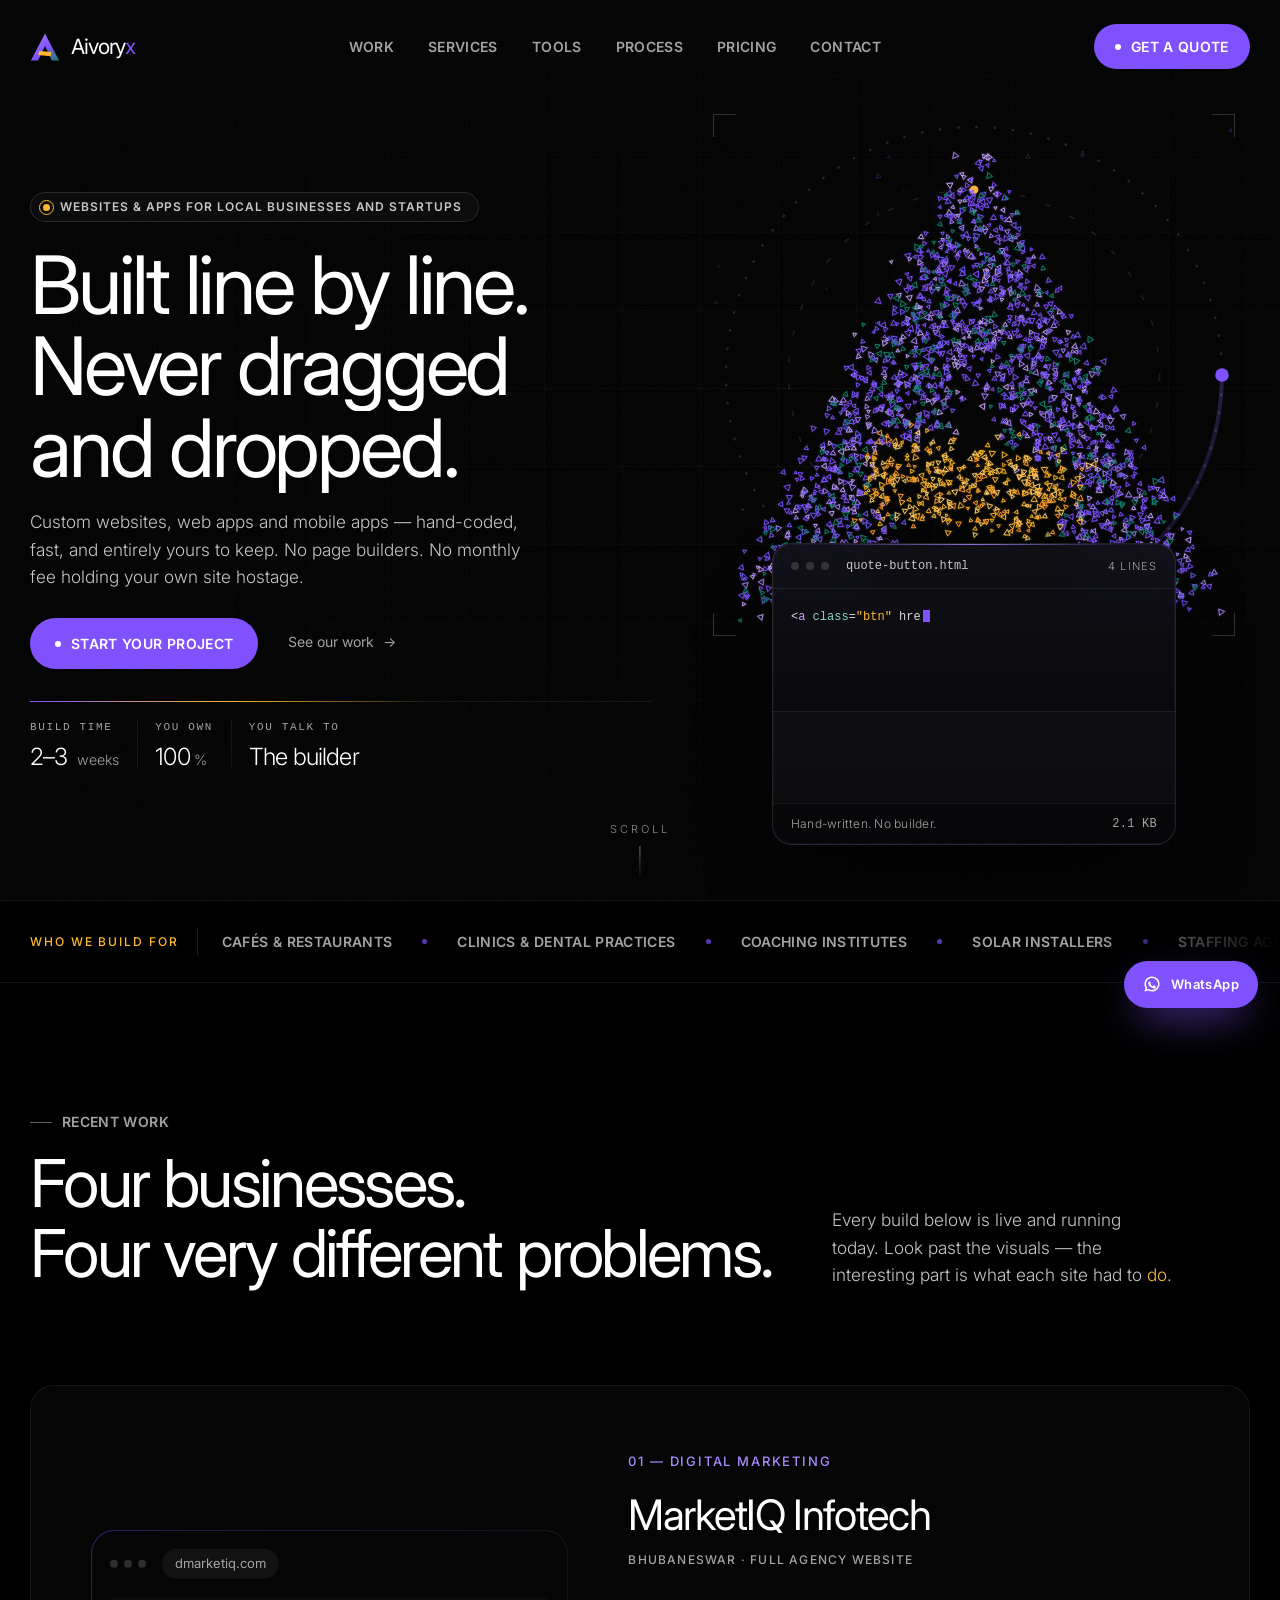
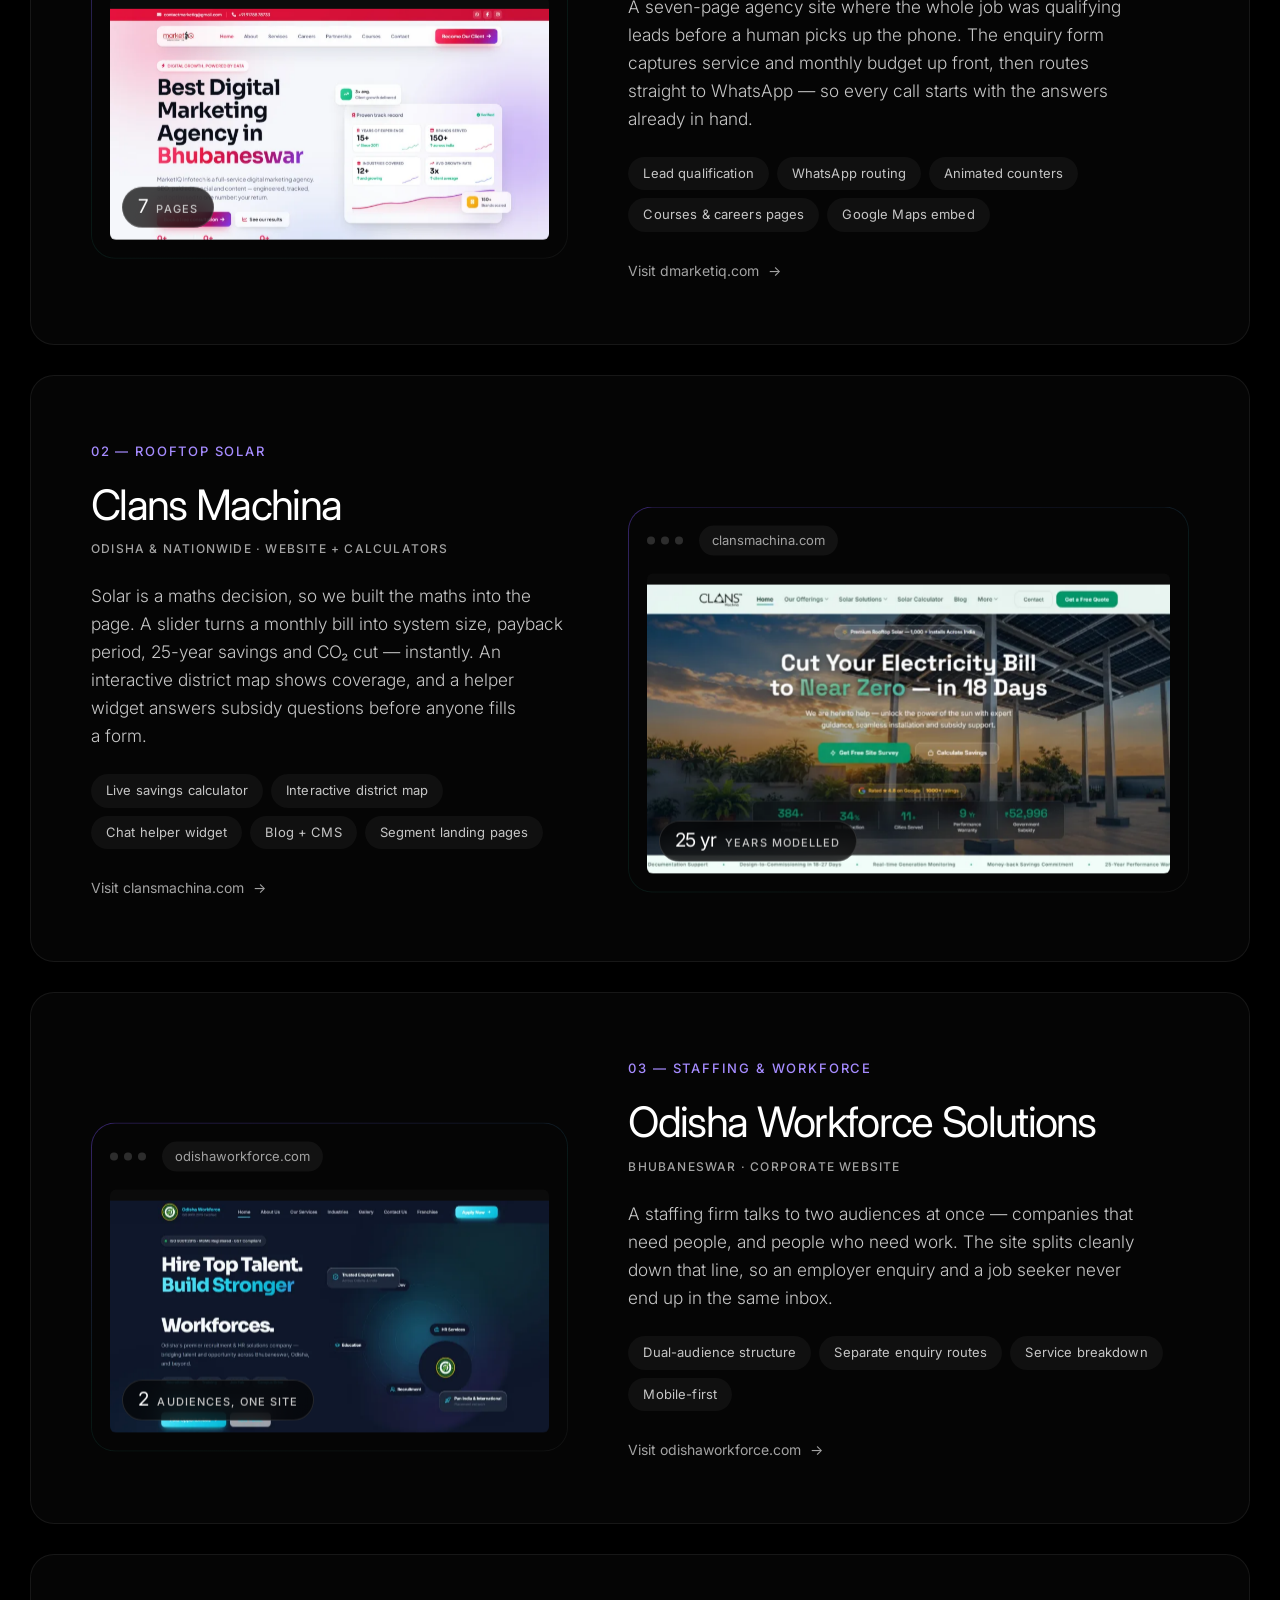
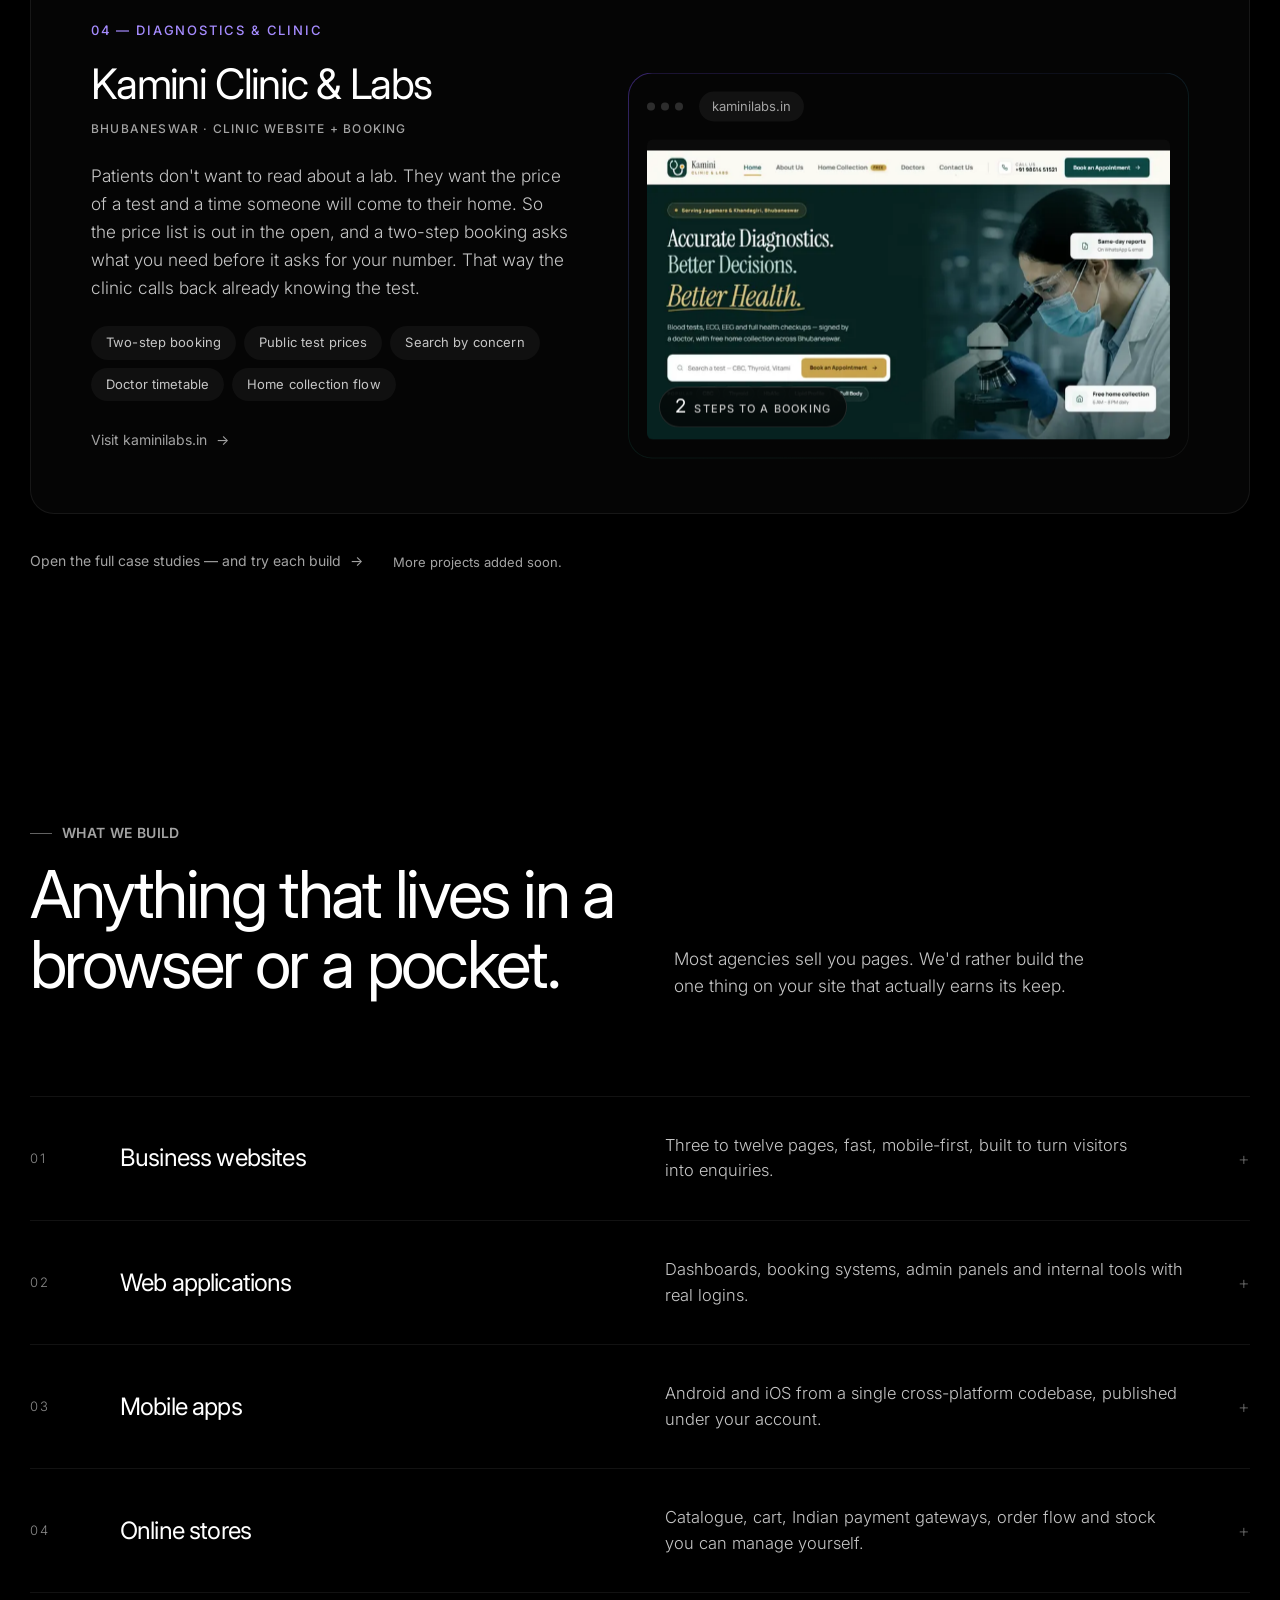
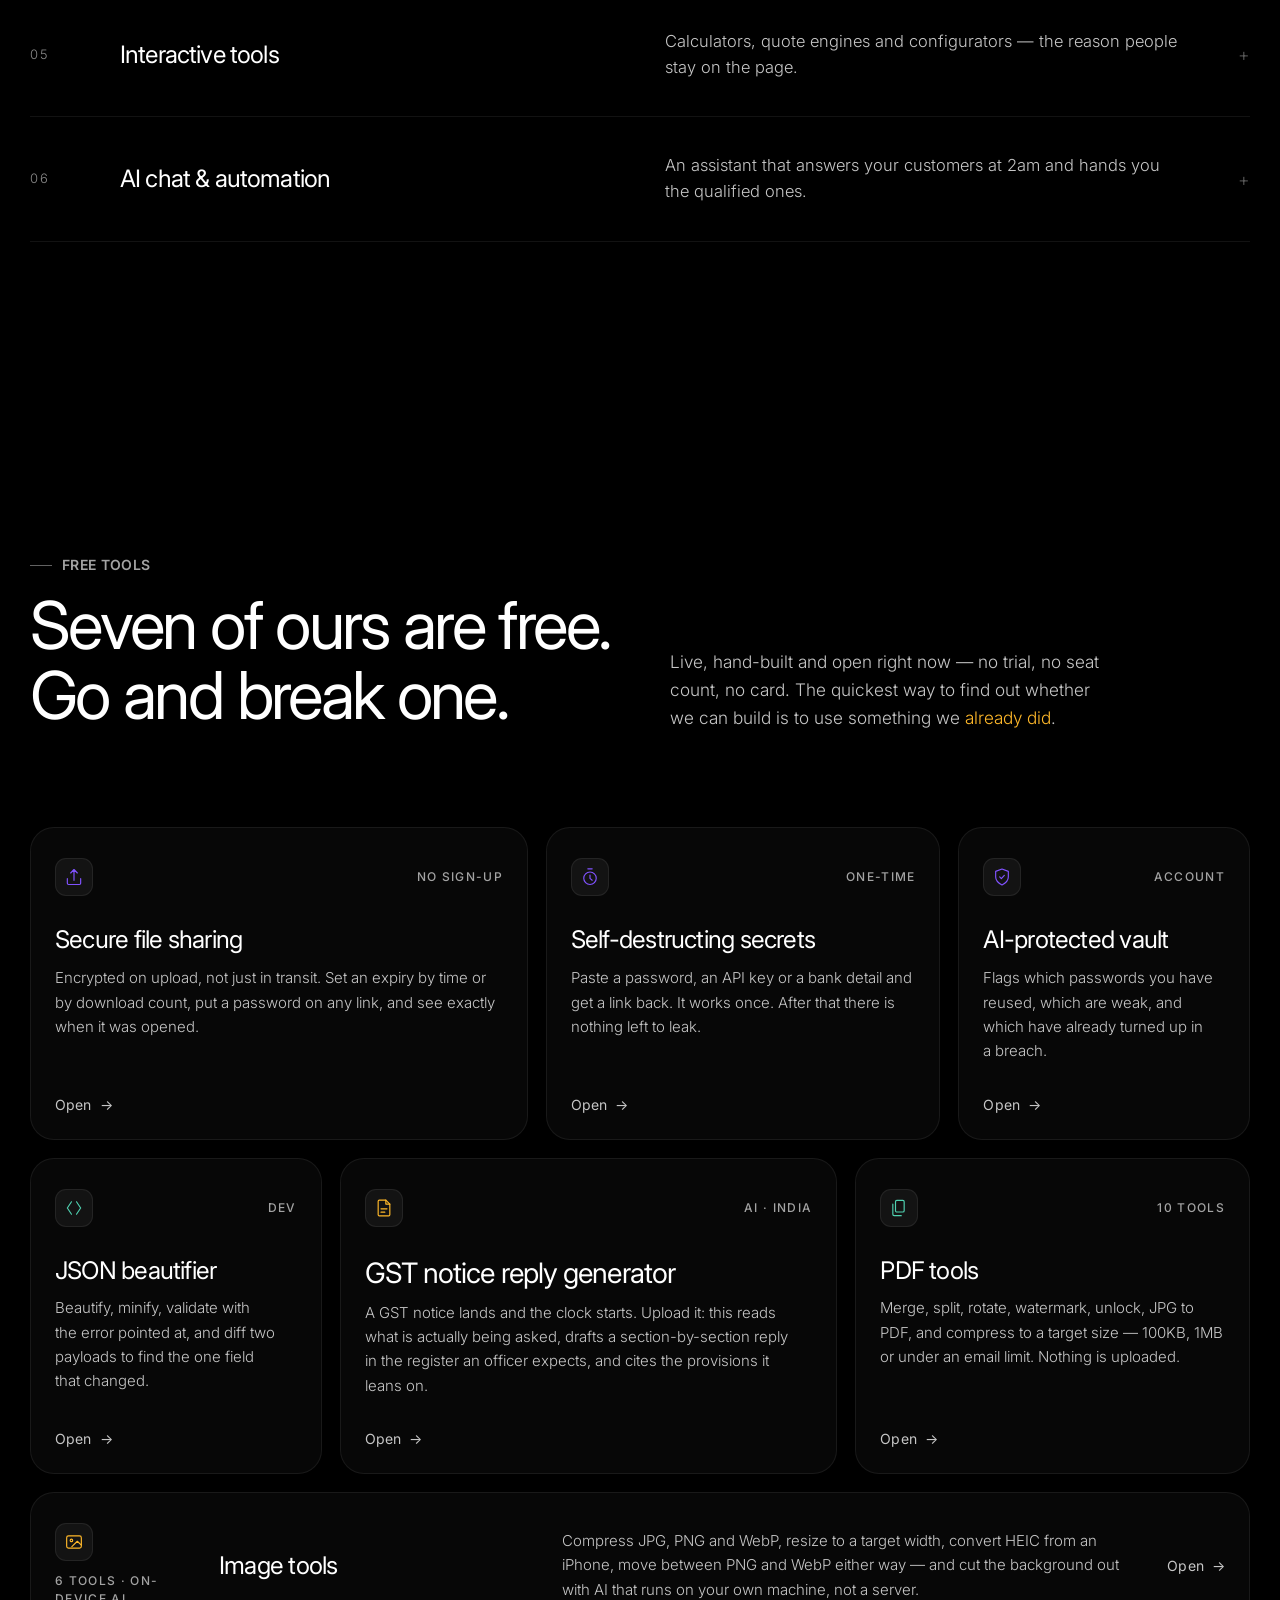
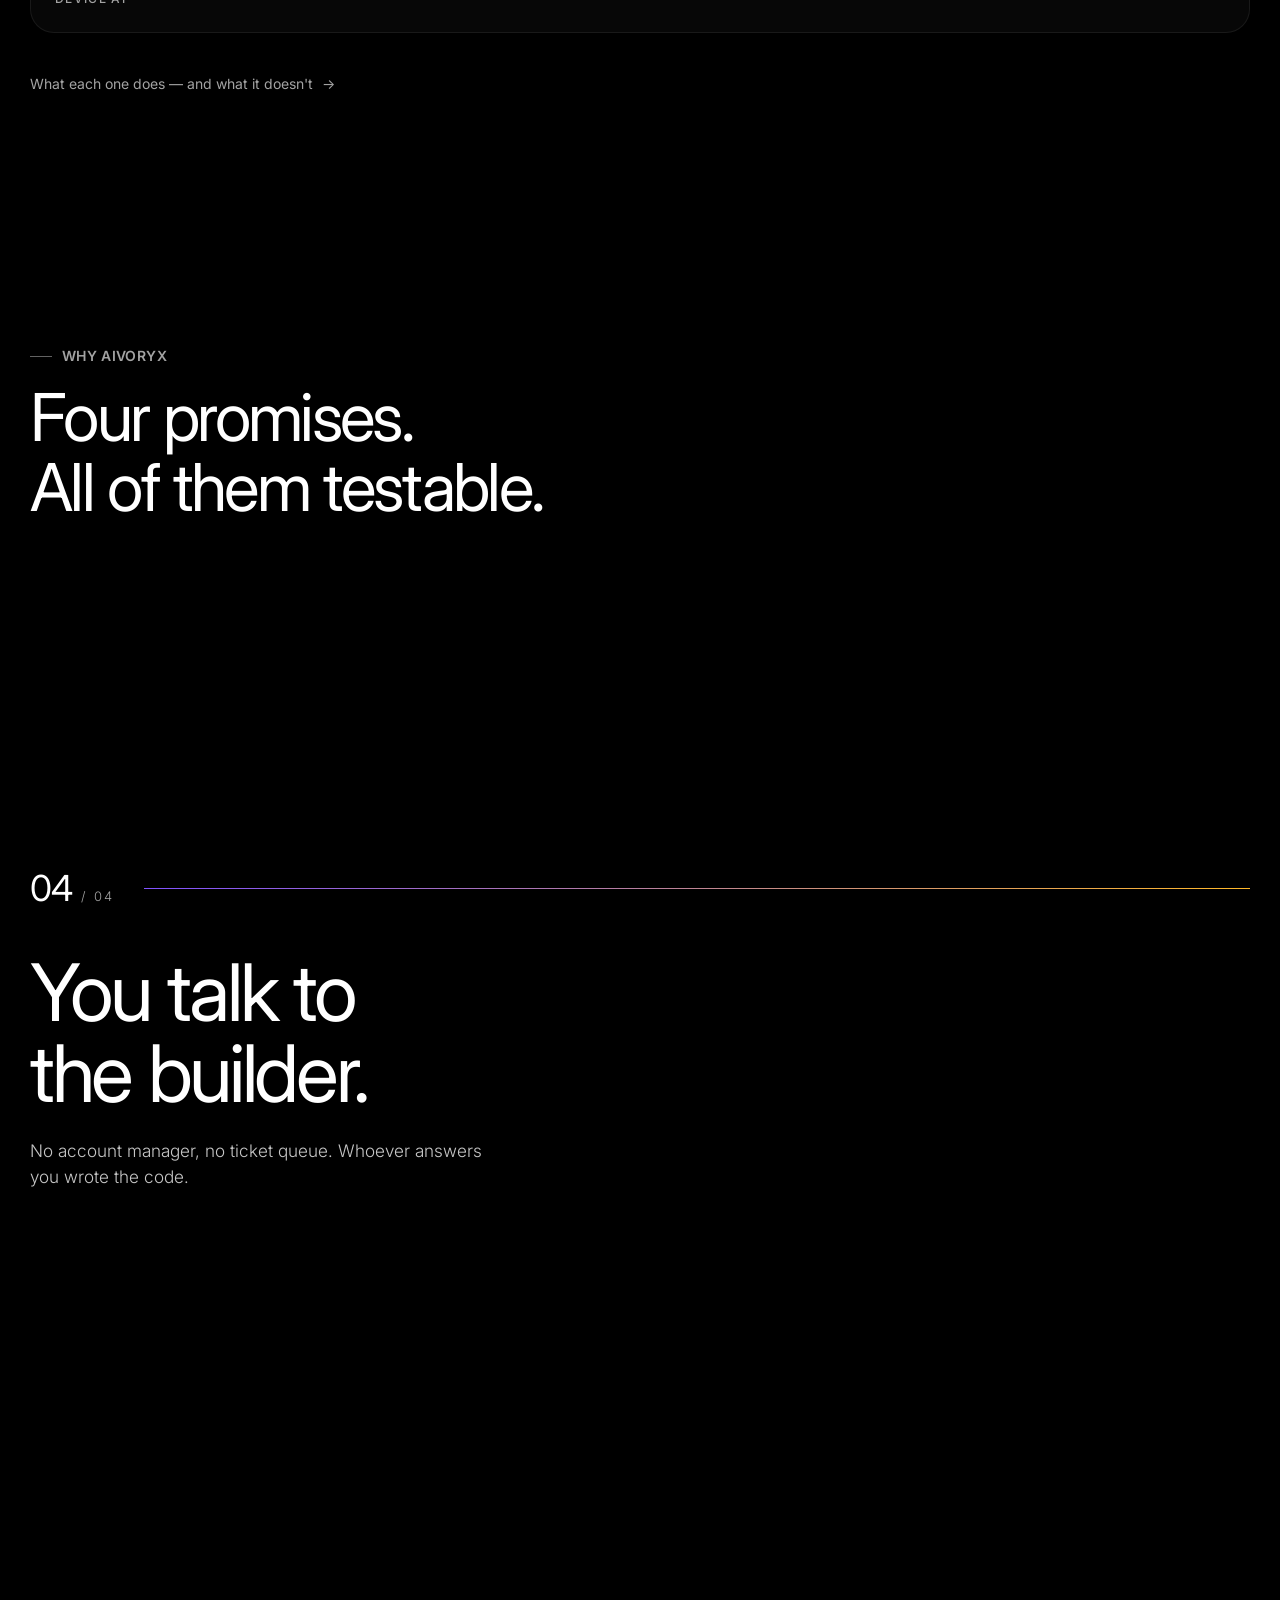
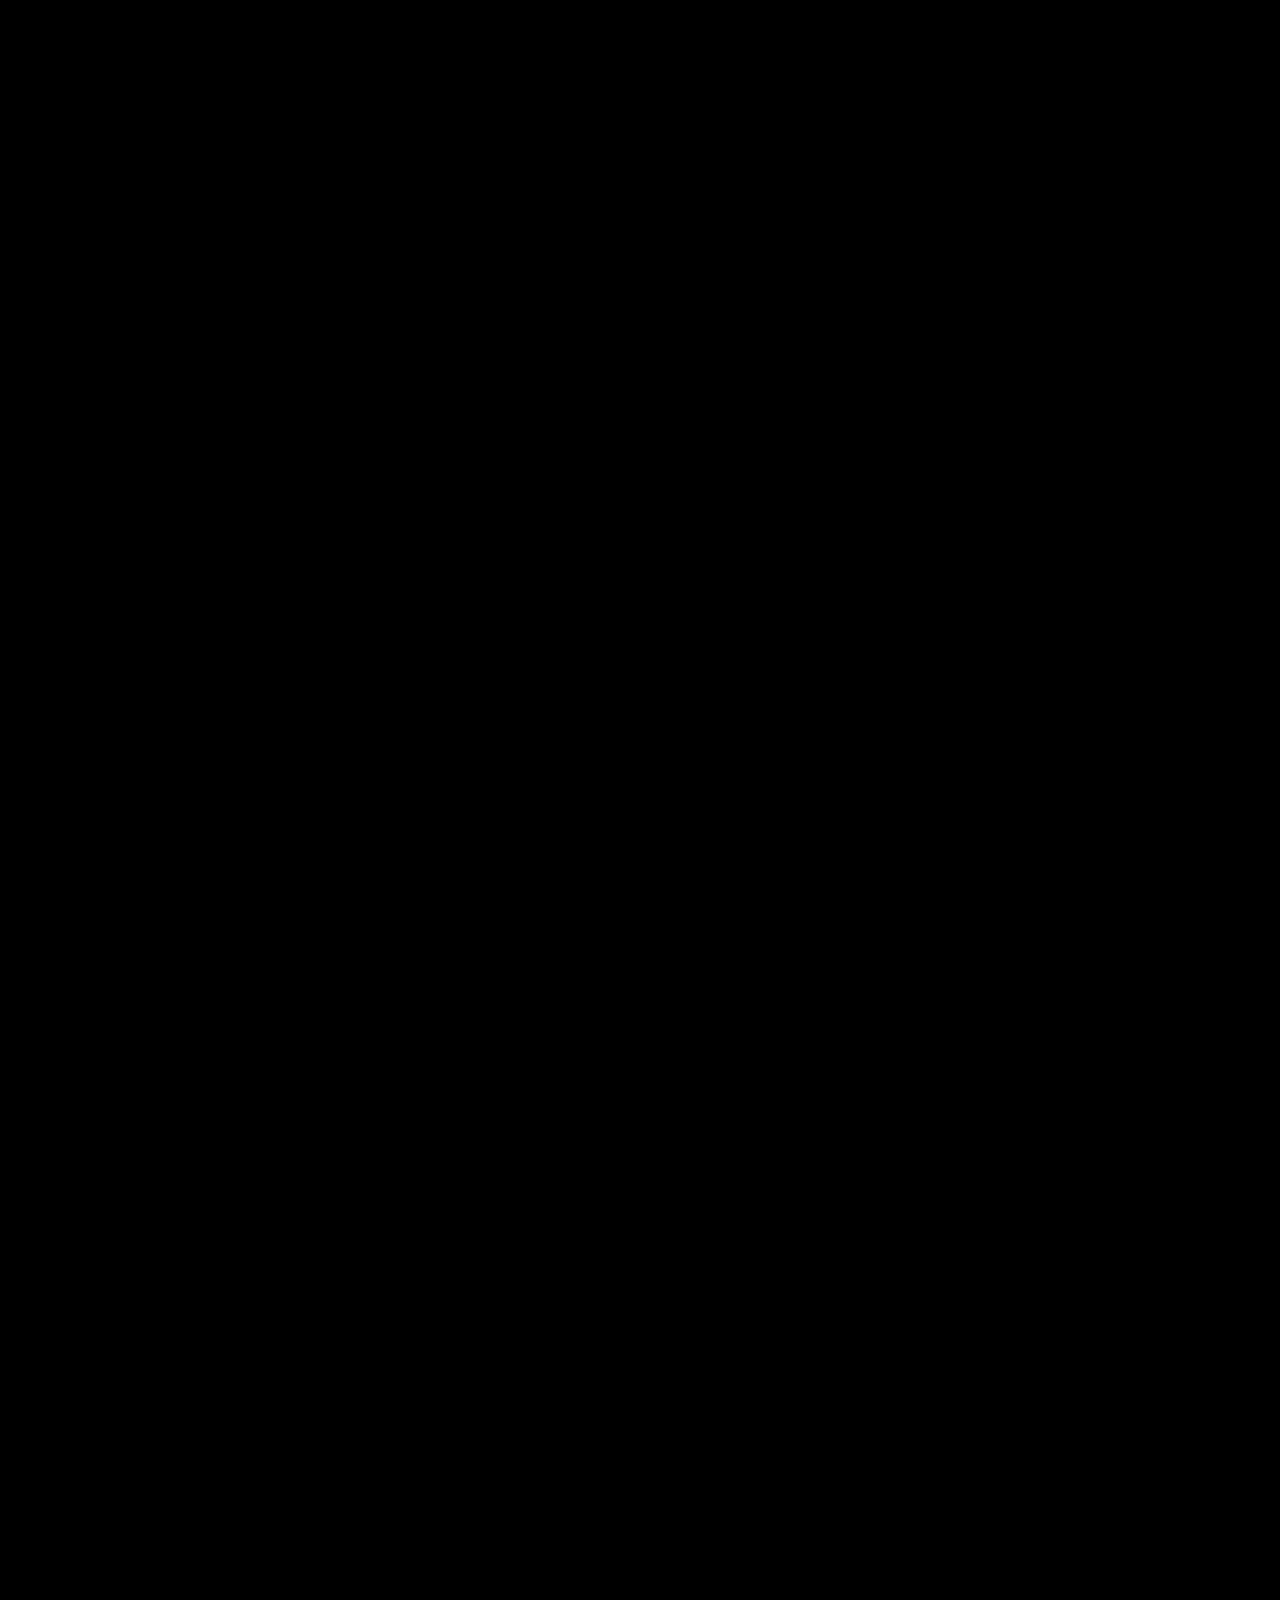
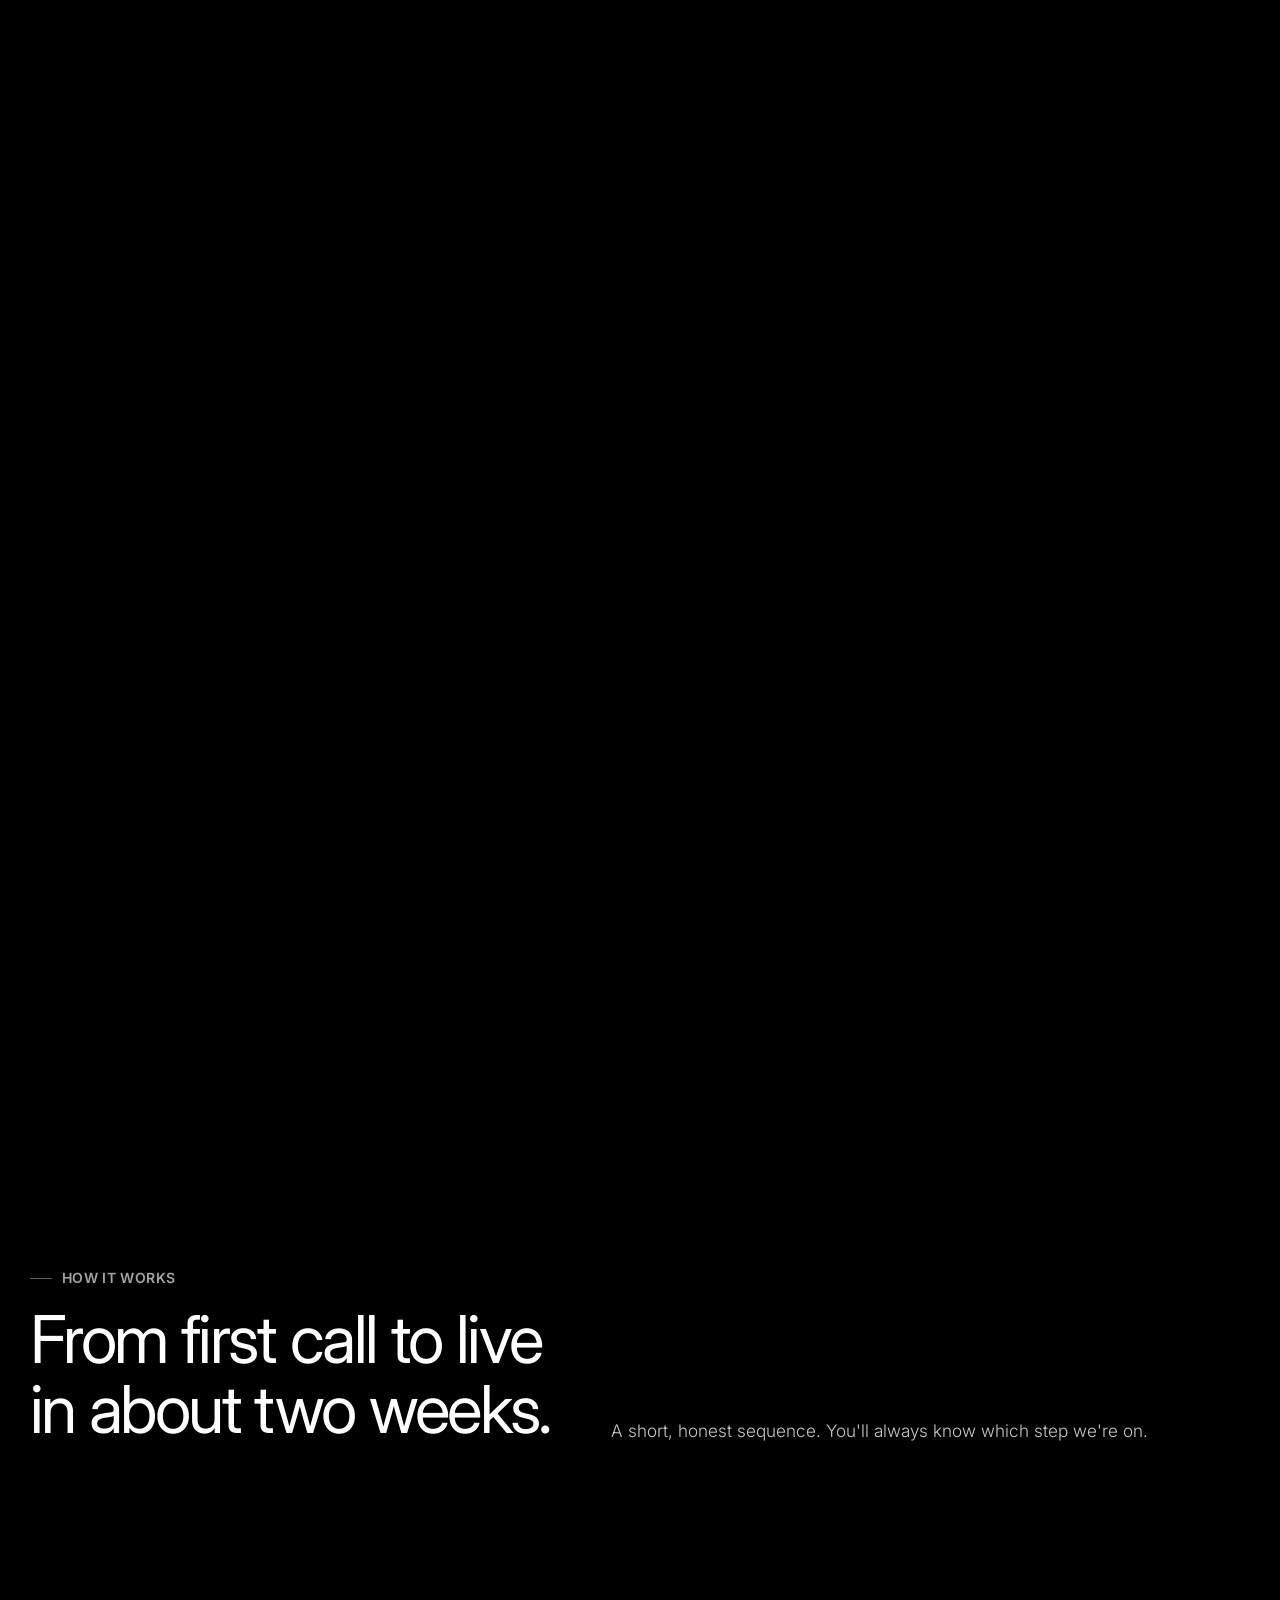
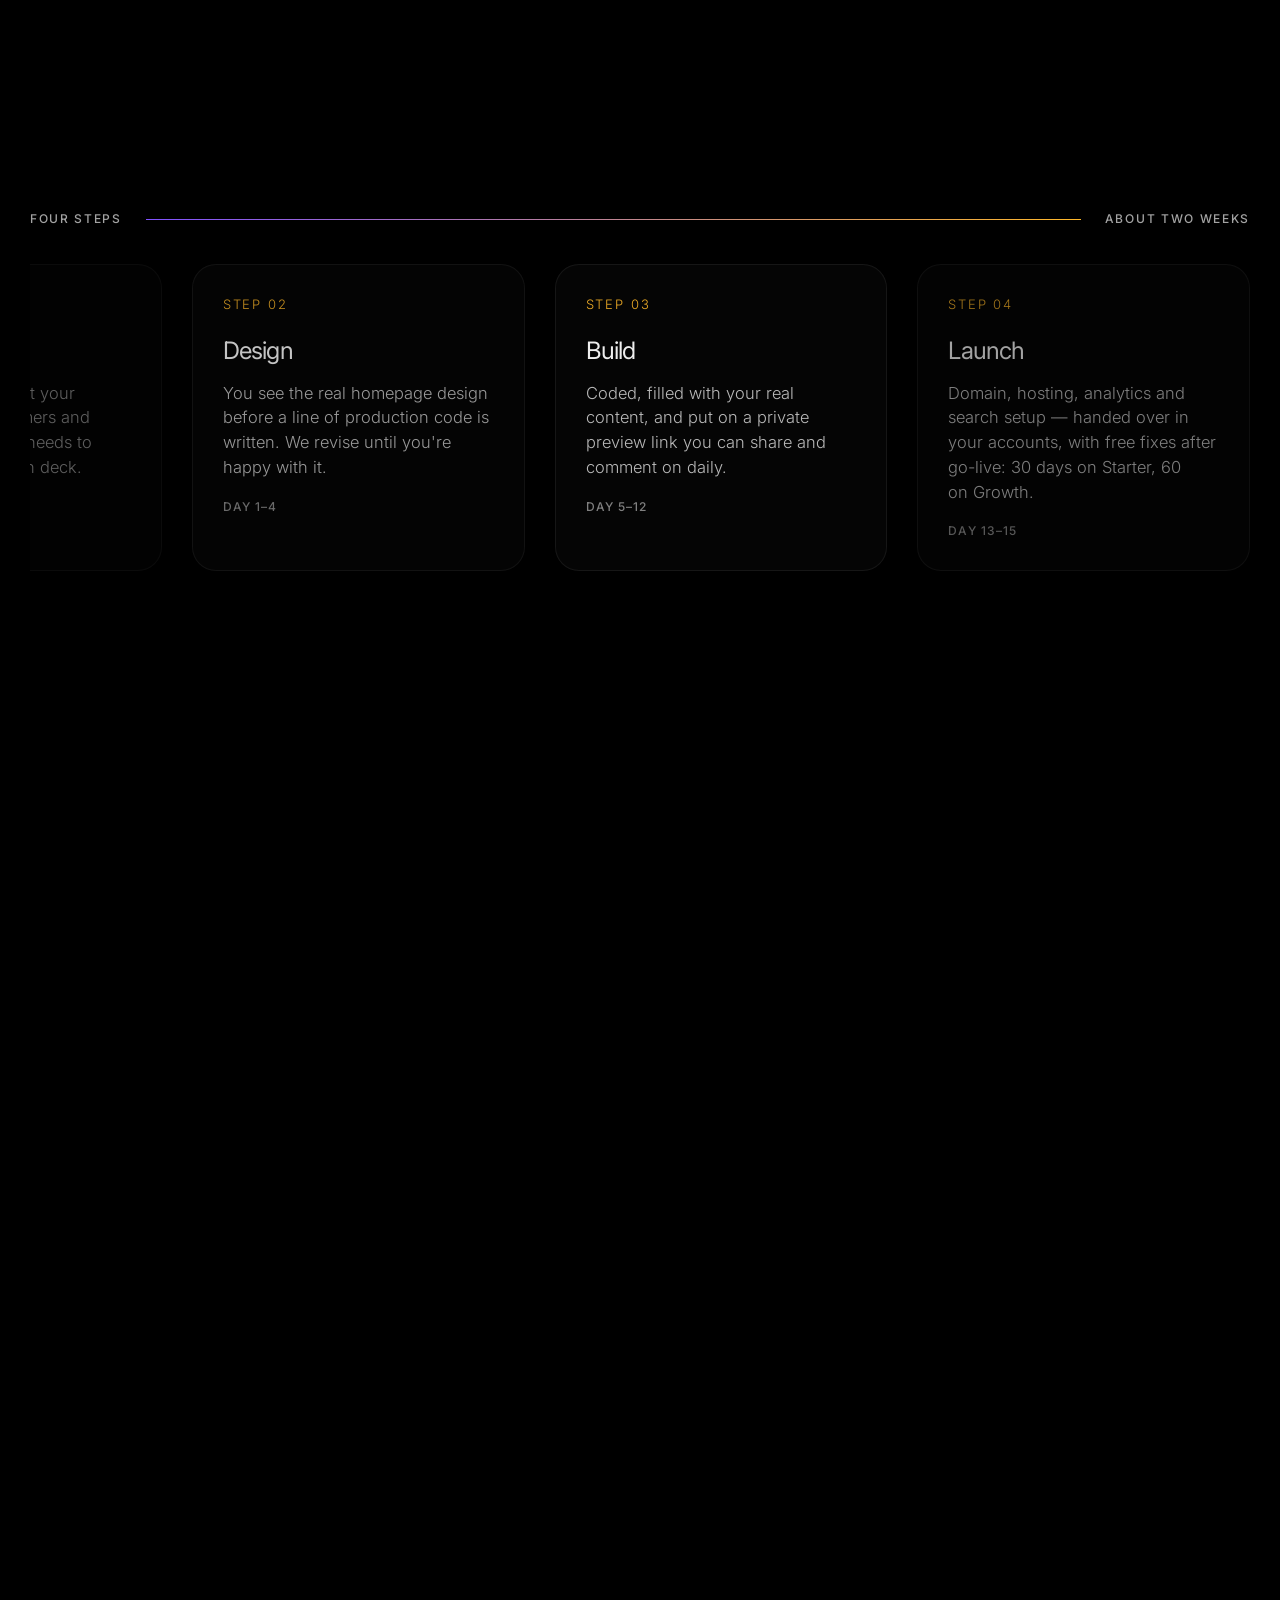
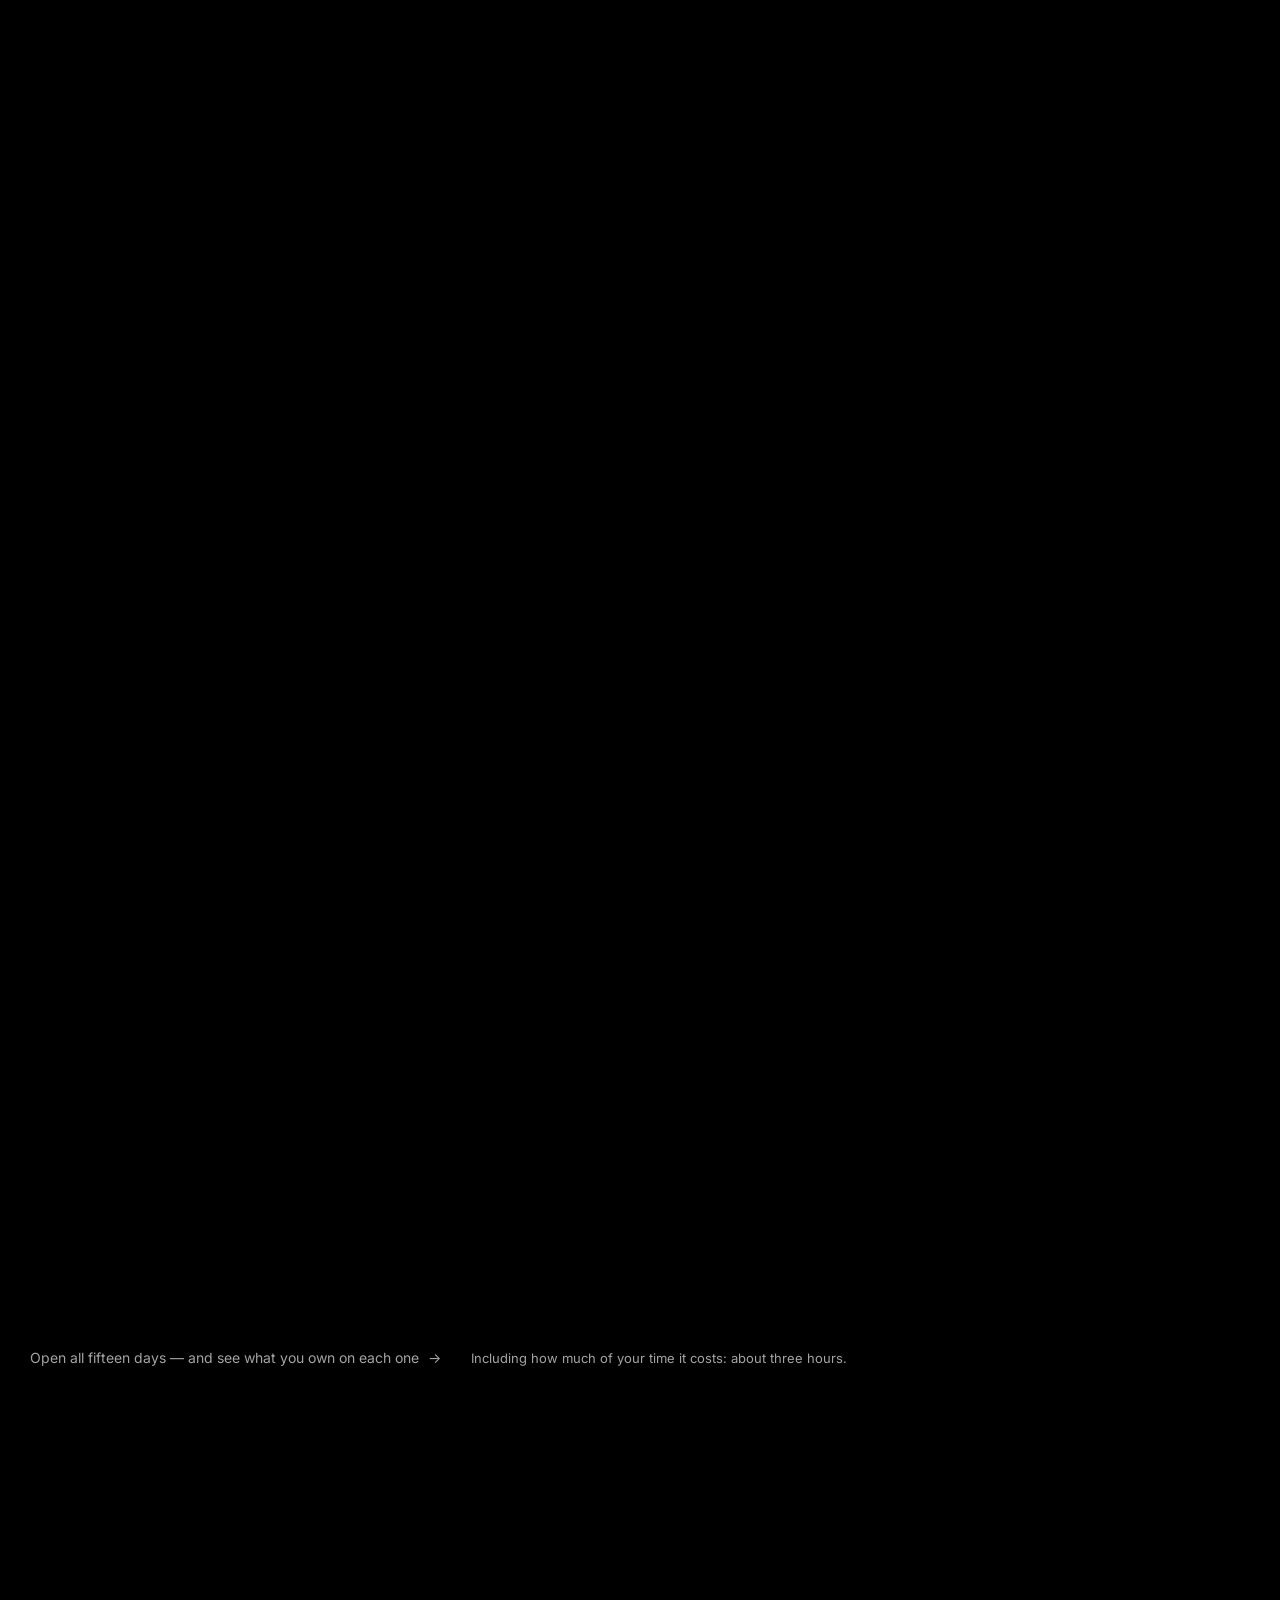
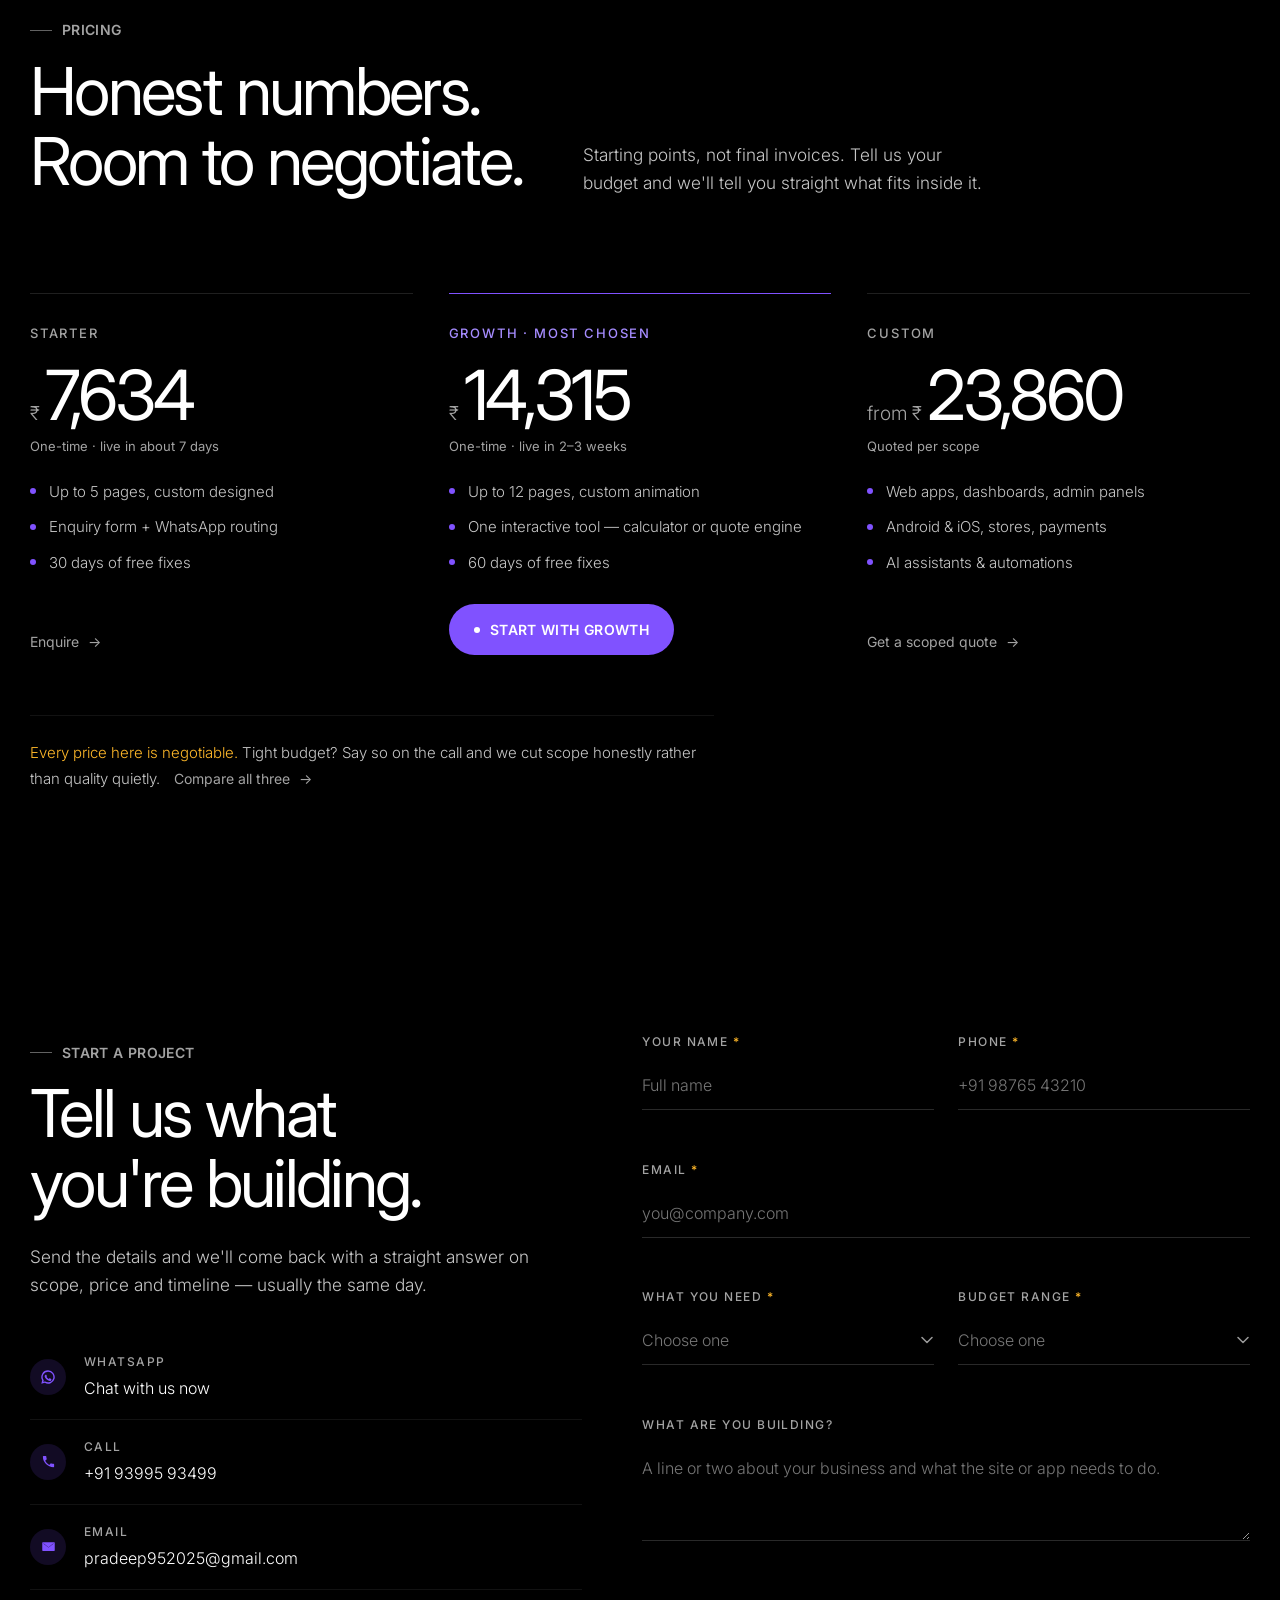
==== commit d7b92a63: "Readable subtext site-wide and full scroll choreography on services Text under the headlines was Int" ====
--- a/index.html
+++ b/index.html
@@ -29,13 +29,13 @@
 <link href="https://fonts.googleapis.com/css2?family=Inter:wght@200;300;400;500;600;700&display=swap" rel="stylesheet">
 
 <!-- Styles: tokens → base → components → sections → responsive -->
-<link rel="stylesheet" href="assets/css/tokens.css?v=20261024">
-<link rel="stylesheet" href="assets/css/base.css?v=20261024">
-<link rel="stylesheet" href="assets/css/components.css?v=20261024">
-<link rel="stylesheet" href="assets/css/sections.css?v=20261024">
-<link rel="stylesheet" href="assets/css/tools.css?v=20261024">
-<link rel="stylesheet" href="assets/css/responsive.css?v=20261024">
-<link rel="stylesheet" href="assets/css/motion.css?v=20261024">
+<link rel="stylesheet" href="assets/css/tokens.css?v=20261024b">
+<link rel="stylesheet" href="assets/css/base.css?v=20261024b">
+<link rel="stylesheet" href="assets/css/components.css?v=20261024b">
+<link rel="stylesheet" href="assets/css/sections.css?v=20261024b">
+<link rel="stylesheet" href="assets/css/tools.css?v=20261024b">
+<link rel="stylesheet" href="assets/css/responsive.css?v=20261024b">
+<link rel="stylesheet" href="assets/css/motion.css?v=20261024b">
 
 <script type="application/ld+json">
 {
@@ -938,16 +938,16 @@
 </a>
 
 <!-- Scripts: config → utils → modules → boot. Order matters. -->
-<script src="assets/js/config.js?v=20261024" defer></script>
-<script src="assets/js/utils.js?v=20261024" defer></script>
-<script src="assets/js/contact.js?v=20261024" defer></script>
-<script src="assets/js/nav.js?v=20261024" defer></script>
-<script src="assets/js/reveal.js?v=20261024" defer></script>
-<script src="assets/js/form.js?v=20261024" defer></script>
-<script src="assets/js/constellation.js?v=20261024" defer></script>
-<script src="assets/js/hero.js?v=20261024" defer></script>
-<script src="assets/js/build.js?v=20261024" defer></script>
-<script src="assets/js/motion.js?v=20261024" defer></script>
-<script src="assets/js/main.js?v=20261024" defer></script>
+<script src="assets/js/config.js?v=20261024b" defer></script>
+<script src="assets/js/utils.js?v=20261024b" defer></script>
+<script src="assets/js/contact.js?v=20261024b" defer></script>
+<script src="assets/js/nav.js?v=20261024b" defer></script>
+<script src="assets/js/reveal.js?v=20261024b" defer></script>
+<script src="assets/js/form.js?v=20261024b" defer></script>
+<script src="assets/js/constellation.js?v=20261024b" defer></script>
+<script src="assets/js/hero.js?v=20261024b" defer></script>
+<script src="assets/js/build.js?v=20261024b" defer></script>
+<script src="assets/js/motion.js?v=20261024b" defer></script>
+<script src="assets/js/main.js?v=20261024b" defer></script>
 </body>
 </html>
--- a/assets/css/tokens.css
+++ b/assets/css/tokens.css
@@ -1,15 +1,21 @@
 /* ============================================================
    AIVORYX — Design tokens
    Pure black void · single violet accent · amber spark.
-   Hierarchy comes from scale, never from weight.
+   Hierarchy comes from scale, never from weight — but the text under
+   the headlines still has to be read, so it has floors (see "type").
    ============================================================ */
 :root{
   /* palette */
   --void:#000000;
   --bone:#ffffff;
-  --ash:#9a9a9a;
-  --mist:#bdbdbd;
+  --ash:#a3a3a3;
+  --mist:#c6c6c6;
+  /* the darkest grey allowed to carry words — anything below it is
+     decoration (a rule, an icon), never something a person has to read */
+  --dim:#8a8a8a;
   --iris:#8052ff;
+  /* violet as text: --iris itself is too dark to read at label size */
+  --iris-ink:#a68cff;
   --spark:#ffb829;
   --verdant:#15846e;
 
@@ -19,7 +25,13 @@
   /* type */
   --font:'Inter',ui-sans-serif,system-ui,-apple-system,BlinkMacSystemFont,"Segoe UI",Roboto,sans-serif;
 
-  --t-caption:12px;
+  /* Text under a headline. These are floors: every subtitle, description,
+     list and label on a page uses one of them rather than its own px. */
+  --t-label:12px;                       /* uppercase / mono labels — the smallest text */
+  --t-caption:13px;                     /* captions, notes, chips */
+  --t-small:15px;                       /* list items, row descriptions */
+  --t-text:16.5px;                      /* card copy, story paragraphs */
+  --t-lede:clamp(17px,1.35vw,20px);     /* the paragraph that answers a headline */
   --t-nav:14px;
   --t-body:18px;
   --t-2xs:24px;
@@ -28,9 +40,11 @@
   --t-lg:78px;
   --t-display:113px;
 
-  --fw-xl:200;   /* signature ultra-light body */
+  --fw-xl:300;   /* light body — 200 read as a hairline on black */
+  --fw-text:400; /* text at 14px and under: light strokes break up that small */
+  --fw-label:500;/* uppercase labels */
   --fw-r:400;    /* every headline */
-  --fw-sb:600;   /* nav + labels only */
+  --fw-sb:600;   /* nav + buttons */
 
   /* space */
   --s6:6px;   --s12:12px; --s18:18px; --s24:24px;
--- a/assets/css/base.css
+++ b/assets/css/base.css
@@ -64,9 +64,15 @@
 .h-lg{font-size:clamp(34px,5.8vw,var(--t-lg));line-height:1.06}
 .h-md{font-size:clamp(29px,4.2vw,var(--t-sm));line-height:1.14}
 
-.lede{font-size:var(--t-body);font-weight:var(--fw-xl);max-width:52ch}
+.lede{font-size:var(--t-lede);font-weight:var(--fw-xl);line-height:1.6;max-width:52ch}
 .muted{color:var(--mist)}
-.caption{font-size:var(--t-caption);line-height:1.5;color:var(--ash)}
+.caption{font-size:var(--t-caption);font-weight:var(--fw-text);line-height:1.6;color:var(--ash)}
+
+/* No paragraph ends on a lone word, and a short lede beside a headline
+   splits into even lines instead of one long and one stub. Browsers
+   without text-wrap just wrap as before. */
+p,li,dd{text-wrap:pretty}
+.secHead .lede{text-wrap:balance}
 .amber{color:var(--spark)}
 
 /* ---------------- Motion primitives ---------------- */
--- a/assets/css/components.css
+++ b/assets/css/components.css
@@ -111,7 +111,7 @@
   display:flex;align-items:center;gap:var(--s18);
   padding-left:max(var(--wrap-pad),calc((100vw - var(--max))/2 + var(--wrap-pad)));
   padding-right:var(--s24);
-  font-size:11px;letter-spacing:.16em;text-transform:uppercase;
+  font-size:var(--t-label);font-weight:var(--fw-label);letter-spacing:.16em;text-transform:uppercase;
   color:var(--spark);white-space:nowrap;
 }
 .strip__label::after{content:"";width:1px;height:26px;background:var(--hair-2);flex:none}
@@ -154,11 +154,11 @@
 @keyframes sheen{to{transform:translateX(120%)}}
 .frame__bar{display:flex;align-items:center;gap:6px;padding-bottom:var(--s18)}
 .frame__dot{width:8px;height:8px;border-radius:50%;background:rgba(255,255,255,.16)}
-.frame__url{margin-left:10px;font-size:var(--t-caption);color:var(--ash);background:rgba(255,255,255,.05);padding:5px 13px;border-radius:var(--r-full)}
+.frame__url{margin-left:10px;font-size:var(--t-caption);font-weight:var(--fw-text);color:var(--ash);background:rgba(255,255,255,.05);padding:5px 13px;border-radius:var(--r-full)}
 .frame__body{flex:1;display:flex;flex-direction:column;justify-content:center;gap:var(--s18)}
 .frame__kpis{display:flex;gap:var(--s30);flex-wrap:wrap}
 .frame__kpi b{display:block;font-size:clamp(26px,3.4vw,40px);font-weight:var(--fw-r);letter-spacing:-0.035em;line-height:1}
-.frame__kpi span{display:block;font-size:11px;color:var(--ash);margin-top:7px;letter-spacing:.05em}
+.frame__kpi span{display:block;font-size:var(--t-label);font-weight:var(--fw-text);color:var(--ash);margin-top:7px;letter-spacing:.05em}
 .frame__what{font-size:15px;font-weight:var(--fw-xl);color:var(--mist);max-width:30ch;line-height:1.45}
 .frame__lines{display:flex;flex-direction:column;gap:9px}
 .frame__line{height:5px;border-radius:99px;background:rgba(255,255,255,.08);width:0;transition:width 1.3s var(--ease) var(--d,0s)}
@@ -178,7 +178,7 @@
   transition:background .4s ease,color .4s ease,transform .5s var(--ease);
 }
 .channel:hover .channel__ico{background:var(--iris);color:#fff;transform:scale(1.06)}
-.channel__k{font-size:11px;letter-spacing:.12em;text-transform:uppercase;color:var(--ash);display:block;margin-bottom:3px}
+.channel__k{font-size:var(--t-label);font-weight:var(--fw-label);letter-spacing:.12em;text-transform:uppercase;color:var(--ash);display:block;margin-bottom:3px}
 .channel__v{font-size:16px;font-weight:var(--fw-xl);color:#fff}
 
 /* ---------------- Form ----------------
@@ -189,7 +189,7 @@
 .form{display:grid;grid-template-columns:repeat(2,minmax(0,1fr));gap:var(--s30) var(--s24)}
 .field{display:flex;flex-direction:column;gap:10px;position:relative}
 .field--full{grid-column:1/-1}
-.field label{font-size:11px;letter-spacing:.12em;text-transform:uppercase;color:var(--ash);transition:color .3s ease}
+.field label{font-size:var(--t-label);font-weight:var(--fw-label);letter-spacing:.12em;text-transform:uppercase;color:var(--ash);transition:color .3s ease}
 .field label i{font-style:normal;color:var(--spark)}
 .field:focus-within label{color:var(--spark)}
 
@@ -216,19 +216,19 @@
 .field select option{background:#0a0a0a;color:#fff}
 /* an untouched required select still holds its empty placeholder value,
    so it reads as placeholder text rather than as an answer */
-.field select:invalid{color:#4a4a4a}
+.field select:invalid{color:#767676}
 .field textarea{resize:vertical;min-height:96px}
 
 .field__bar{position:absolute;left:0;right:0;bottom:0;height:1px;background:var(--iris);transform:scaleX(0);transform-origin:left;transition:transform .55s var(--ease)}
 .field:focus-within .field__bar{transform:scaleX(1)}
 .field input:focus,.field select:focus,.field textarea:focus{outline:0}
-.field input::placeholder,.field textarea::placeholder{color:#4a4a4a}
+.field input::placeholder,.field textarea::placeholder{color:#767676}
 .field.is-bad input,.field.is-bad select,.field.is-bad textarea{border-bottom-color:#ff6b6b}
 .field.is-bad .field__bar{background:#ff6b6b}
 
 .field__err{
   position:absolute;top:100%;left:0;right:0;margin-top:6px;
-  font-size:11px;letter-spacing:.06em;line-height:1.3;color:#ff8f8f;display:none;
+  font-size:var(--t-label);letter-spacing:.04em;line-height:1.3;color:#ff8f8f;display:none;
 }
 .field.is-bad .field__err{display:block}
 
@@ -258,6 +258,16 @@
 .phero .display{margin-block:var(--s24) var(--s30);max-width:15ch;position:relative}
 .phero .lede{max-width:56ch}
 
+/* the one lit line per hero — same sweep as the homepage payoff */
+.phero .grad,.close .grad{
+  font-style:normal;
+  background:linear-gradient(100deg,#fff 0 33%,#c9a5ff 46%,#fff 59% 100%);
+  background-size:300% 100%;background-position:100% 0;
+  -webkit-background-clip:text;background-clip:text;
+  -webkit-text-fill-color:transparent;color:transparent;
+  animation:sheen 8.5s ease-in-out 1.6s infinite;
+}
+
 /* ---------------- Interactive demo panel ---------------- */
 .demo{
   border-radius:var(--r-3xl);padding:1px;
@@ -269,27 +279,27 @@
   padding:var(--s18) var(--s24);border-bottom:1px solid var(--hair);
 }
 .demo__tag{
-  font-size:10px;letter-spacing:.16em;text-transform:uppercase;
+  font-size:11px;font-weight:var(--fw-label);letter-spacing:.16em;text-transform:uppercase;
   color:var(--spark);padding:5px 11px;border-radius:var(--r-full);
   background:rgba(255,184,41,.1);
 }
-.demo__title{font-size:var(--t-caption);color:var(--ash);letter-spacing:.04em}
+.demo__title{font-size:var(--t-caption);font-weight:var(--fw-text);color:var(--mist);letter-spacing:.02em}
 .demo__pad{padding:var(--s30) var(--s24)}
 .demo__q{
-  font-size:11px;letter-spacing:.14em;text-transform:uppercase;
+  font-size:var(--t-label);font-weight:var(--fw-label);letter-spacing:.14em;text-transform:uppercase;
   color:var(--ash);display:block;margin-bottom:var(--s18);
 }
 .demo__note{
-  font-size:12px;line-height:1.6;color:#6a6a6a;
+  font-size:var(--t-caption);font-weight:var(--fw-text);line-height:1.65;color:var(--ash);
   padding:var(--s18) var(--s24);border-top:1px solid var(--hair);
 }
-.demo__note b{color:var(--ash);font-weight:var(--fw-sb)}
+.demo__note b{color:var(--mist);font-weight:var(--fw-sb)}
 .demo__cta{display:flex;align-items:center;gap:var(--s18);flex-wrap:wrap;margin-top:var(--s30)}
 
 /* ---------------- Chips ---------------- */
 .chips{display:flex;flex-wrap:wrap;gap:8px;margin-bottom:var(--s30)}
 .chip{
-  font-family:inherit;font-size:13px;font-weight:var(--fw-xl);letter-spacing:.01em;
+  font-family:inherit;font-size:14px;font-weight:var(--fw-text);letter-spacing:.005em;
   padding:9px 16px;border-radius:var(--r-full);cursor:pointer;
   background:rgba(255,255,255,.045);border:1px solid transparent;color:var(--mist);
   transition:background .3s ease,color .3s ease,border-color .3s ease,transform .4s var(--ease);
@@ -307,7 +317,7 @@
 .out__cell{background:#0a0a0a;padding:var(--s18)}
 .out__v{font-size:clamp(21px,2.6vw,27px);font-weight:var(--fw-r);letter-spacing:-0.035em;line-height:1;color:#fff}
 .out__v--accent{color:var(--spark)}
-.out__k{display:block;font-size:10px;letter-spacing:.12em;text-transform:uppercase;color:var(--ash);margin-top:9px}
+.out__k{display:block;font-size:var(--t-label);font-weight:var(--fw-label);letter-spacing:.12em;text-transform:uppercase;color:var(--ash);margin-top:9px}
 
 /* ---------------- Closing CTA band ---------------- */
 .close{border-top:1px solid var(--hair);padding-block:var(--s120)}
@@ -356,7 +366,7 @@
   line-height:1;color:#fff;
 }
 .frame__badge span{
-  font-size:10px;letter-spacing:.1em;text-transform:uppercase;color:var(--ash);
+  font-size:11px;font-weight:var(--fw-label);letter-spacing:.1em;text-transform:uppercase;color:var(--mist);
 }
 @media (prefers-reduced-motion:reduce){
   .frame__shot img{transform:none!important}
--- a/assets/css/sections.css
+++ b/assets/css/sections.css
@@ -59,7 +59,7 @@
   padding:8px 16px 8px 12px;border-radius:var(--r-full);
   border:1px solid var(--hair-2);background:rgba(255,255,255,.035);
   -webkit-backdrop-filter:blur(12px);backdrop-filter:blur(12px);
-  font-size:11.5px;font-weight:var(--fw-sb);letter-spacing:.08em;
+  font-size:var(--t-label);font-weight:var(--fw-sb);letter-spacing:.08em;
   text-transform:uppercase;color:var(--mist);line-height:1;
 }
 .hero__chip i{position:relative;flex:none;width:7px;height:7px;border-radius:50%;background:var(--spark)}
@@ -86,7 +86,8 @@
 }
 @keyframes sheen{0%,16%{background-position:100% 0}54%,100%{background-position:0 0}}
 
-.hero .lede{max-width:47ch;color:var(--mist);font-size:clamp(14.5px,1.1vw,var(--t-body));line-height:1.62}
+/* the vh term keeps a short laptop from pushing the HUD below the fold */
+.hero .lede{max-width:46ch;color:var(--mist);font-size:max(16px,min(var(--t-lede),2.3vh));line-height:1.6}
 .hero__actions{
   display:flex;align-items:center;flex-wrap:wrap;
   gap:clamp(var(--s18),2.3vw,var(--s30));
@@ -118,7 +119,7 @@
 }
 .hud dt{
   font-family:ui-monospace,SFMono-Regular,Menlo,Consolas,monospace;
-  font-size:10px;letter-spacing:.17em;text-transform:uppercase;
+  font-size:11px;letter-spacing:.15em;text-transform:uppercase;
   color:var(--ash);margin-bottom:9px;
 }
 .hud dd{
@@ -131,19 +132,23 @@
   position:absolute;left:50%;bottom:clamp(12px,2.2vh,26px);z-index:3;
   transform:translateX(-50%);
   display:flex;flex-direction:column;align-items:center;gap:9px;
-  font-size:10px;letter-spacing:.26em;text-transform:uppercase;color:#5c5c66;
+  font-size:11px;letter-spacing:.26em;text-transform:uppercase;color:var(--dim);
 }
 .scrollcue i{display:block;width:1px;height:34px;background:linear-gradient(180deg,#7a7a86,transparent);animation:cue 2.4s ease-in-out infinite}
 @keyframes cue{0%,100%{transform:scaleY(.3);transform-origin:top}50%{transform:scaleY(1);transform-origin:top}}
 
 /* Kept for the sub-page heroes that still run the plain stats row. */
 .hero__meta{display:flex;gap:var(--s36);flex-wrap:wrap;margin-top:var(--s60);padding-top:var(--s24);border-top:1px solid var(--hair)}
-.hero__meta span{font-size:var(--t-caption);color:var(--ash);letter-spacing:.02em}
+.hero__meta span{font-size:var(--t-caption);font-weight:var(--fw-text);color:var(--ash);letter-spacing:.02em}
 .hero__meta b{display:block;font-size:var(--t-2xs);font-weight:var(--fw-r);color:#fff;letter-spacing:-0.03em;margin-bottom:3px}
 
 
 /* ---------------- Section headers ---------------- */
-.secHead{display:grid;grid-template-columns:minmax(0,1.15fr) minmax(0,1fr);gap:var(--s36);align-items:end;margin-bottom:var(--s96)}
+/* The title column takes the width its lines are written at and the lede
+   gets what is left. A fixed 1.15fr split broke two-line titles into four
+   ("Anything that lives / in a / browser or a / pocket.") and left the
+   lede stranded at the foot of the stack. */
+.secHead{display:grid;grid-template-columns:minmax(0,max-content) minmax(300px,1fr);gap:var(--s36) var(--s60);align-items:end;margin-bottom:var(--s96)}
 .secHead__title{margin-top:var(--s18)}
 
 /* ---------------- WORK ---------------- */
@@ -159,13 +164,13 @@
 }
 .work__item.is-in::after{width:100%}
 .work__item:nth-child(even) .work__visual{order:-1}
-.work__index{font-size:var(--t-caption);letter-spacing:.14em;color:var(--iris);text-transform:uppercase}
+.work__index{font-size:var(--t-caption);font-weight:var(--fw-label);letter-spacing:.14em;color:var(--iris-ink);text-transform:uppercase}
 .work__name{margin-block:var(--s18) var(--s12)}
-.work__role{font-size:var(--t-caption);text-transform:uppercase;letter-spacing:.1em;color:var(--ash);margin-bottom:var(--s24)}
-.work__desc{font-size:var(--t-body);font-weight:var(--fw-xl);color:var(--mist);max-width:46ch}
+.work__role{font-size:var(--t-label);font-weight:var(--fw-label);text-transform:uppercase;letter-spacing:.1em;color:var(--ash);margin-bottom:var(--s24)}
+.work__desc{font-size:var(--t-lede);font-weight:var(--fw-xl);line-height:1.62;color:var(--mist);max-width:46ch}
 .work__tags{display:flex;flex-wrap:wrap;gap:8px;margin-block:var(--s24)}
 .work__tag{
-  font-size:var(--t-caption);letter-spacing:.03em;
+  font-size:var(--t-caption);font-weight:var(--fw-text);letter-spacing:.01em;
   padding:7px 15px;border-radius:var(--r-full);
   color:var(--mist);background:rgba(255,255,255,.045);
   transform:translateY(10px);opacity:0;
@@ -202,13 +207,13 @@
 .svc__row:hover::before{transform:scaleY(1);transform-origin:top}
 .svc__row:hover::after{opacity:1}
 .svc__row:hover{padding-left:var(--s24)}
-.svc__num{font-size:var(--t-caption);letter-spacing:.12em;color:#4a4a4a;transition:color .35s ease}
+.svc__num{font-size:var(--t-caption);letter-spacing:.12em;color:var(--dim);transition:color .35s ease}
 .svc__row:hover .svc__num{color:var(--spark)}
 .svc__title{font-size:clamp(21px,2.5vw,var(--t-2xs));font-weight:var(--fw-r);letter-spacing:-0.035em;transition:transform .6s var(--ease)}
 .svc__row:hover .svc__title{transform:translateX(7px)}
-.svc__desc{font-size:15px;font-weight:var(--fw-xl);color:var(--ash);transition:color .35s ease}
-.svc__row:hover .svc__desc{color:var(--mist)}
-.svc__plus{justify-self:end;color:#3d3d3d;transition:color .35s ease,transform .6s var(--ease)}
+.svc__desc{font-size:var(--t-text);font-weight:var(--fw-xl);line-height:1.55;color:var(--mist);transition:color .35s ease}
+.svc__row:hover .svc__desc{color:#fff}
+.svc__plus{justify-self:end;color:#5a5a5a;transition:color .35s ease,transform .6s var(--ease)}
 .svc__row:hover .svc__plus{color:var(--iris);transform:rotate(135deg)}
 
 /* ---------------- WHY ---------------- */
@@ -219,9 +224,9 @@
   background:var(--iris);transition:width 1.1s var(--ease) var(--d,0s);
 }
 .why__item.is-in::after{width:100%}
-.why__k{font-size:var(--t-caption);letter-spacing:.12em;text-transform:uppercase;color:var(--iris);margin-bottom:var(--s18);display:block}
+.why__k{font-size:var(--t-caption);font-weight:var(--fw-label);letter-spacing:.12em;text-transform:uppercase;color:var(--iris-ink);margin-bottom:var(--s18);display:block}
 .why__t{font-size:var(--t-2xs);font-weight:var(--fw-r);letter-spacing:-0.035em;margin-bottom:var(--s12)}
-.why__d{font-size:16px;font-weight:var(--fw-xl);color:var(--ash)}
+.why__d{font-size:var(--t-text);font-weight:var(--fw-xl);color:var(--mist)}
 
 /* ---------------- PROCESS ---------------- */
 .steps{display:grid;grid-template-columns:repeat(4,minmax(0,1fr));gap:var(--s30);position:relative}
@@ -239,8 +244,8 @@
 .step.is-in{opacity:1;transform:none}
 .step__n{font-size:var(--t-caption);letter-spacing:.14em;color:var(--spark);display:block;margin-bottom:var(--s18)}
 .step__t{font-size:var(--t-2xs);font-weight:var(--fw-r);letter-spacing:-0.035em;margin-bottom:var(--s12)}
-.step__d{font-size:15px;font-weight:var(--fw-xl);color:var(--ash)}
-.step__when{font-size:11px;color:#4a4a4a;letter-spacing:.09em;text-transform:uppercase;margin-top:var(--s18);display:block}
+.step__d{font-size:var(--t-text);font-weight:var(--fw-xl);color:var(--mist)}
+.step__when{font-size:var(--t-label);font-weight:var(--fw-label);color:var(--dim);letter-spacing:.09em;text-transform:uppercase;margin-top:var(--s18);display:block}
 
 /* ---------------- PRICING ---------------- */
 .plans{display:grid;grid-template-columns:repeat(3,minmax(0,1fr));gap:var(--s60)}
@@ -260,7 +265,7 @@
 .plan__list{margin-block:var(--s30);display:flex;flex-direction:column;gap:12px;flex:1}
 .plan__list li{font-size:15px;font-weight:var(--fw-xl);color:var(--mist);display:flex;gap:12px;align-items:flex-start}
 .plan__list li::before{content:"";width:5px;height:5px;border-radius:50%;background:var(--iris);flex:none;margin-top:9px}
-.plan__note{grid-column:1/-1;margin-top:var(--s60);font-size:15px;color:var(--ash);font-weight:var(--fw-xl)}
+.plan__note{grid-column:1/-1;margin-top:var(--s60);font-size:var(--t-small);color:var(--mist);font-weight:var(--fw-xl)}
 
 /* ---------------- CONTACT ---------------- */
 .contact{display:grid;grid-template-columns:minmax(0,1fr) minmax(0,1.1fr);gap:var(--s96)}
@@ -269,9 +274,9 @@
 .footer{padding-block:var(--s60) var(--s36);border-top:1px solid var(--hair)}
 .footer__top{display:flex;justify-content:space-between;gap:var(--s36);flex-wrap:wrap;margin-bottom:var(--s60)}
 .footer__cols{display:flex;gap:var(--s96);flex-wrap:wrap}
-.footer__col h4{font-size:11px;letter-spacing:.12em;text-transform:uppercase;color:var(--ash);margin-bottom:var(--s18);font-weight:var(--fw-sb)}
+.footer__col h4{font-size:var(--t-label);letter-spacing:.12em;text-transform:uppercase;color:var(--ash);margin-bottom:var(--s18);font-weight:var(--fw-sb)}
 .footer__col a{display:block;font-size:15px;font-weight:var(--fw-xl);color:var(--mist);margin-bottom:11px;transition:color .3s ease,transform .4s var(--ease)}
 .footer__col a:hover{color:#fff;transform:translateX(4px)}
 .footer__bottom{display:flex;justify-content:space-between;gap:var(--s18);flex-wrap:wrap;align-items:center}
-.toTop{display:inline-flex;align-items:center;gap:9px;font-size:11px;letter-spacing:.12em;text-transform:uppercase;color:var(--ash);transition:color .3s ease}
+.toTop{display:inline-flex;align-items:center;gap:9px;font-size:var(--t-label);font-weight:var(--fw-label);letter-spacing:.12em;text-transform:uppercase;color:var(--ash);transition:color .3s ease}
 .toTop:hover{color:#fff}
--- a/assets/css/responsive.css
+++ b/assets/css/responsive.css
@@ -14,13 +14,13 @@
   :root{
     --max:1440px;--wrap-pad:48px;
     --t-body:19px;--t-lg:84px;--t-display:124px;
+    --t-text:17px;--t-small:16px;--t-caption:13.5px;--t-lede:clamp(18px,1.2vw,21px);
     --s120:136px;--s96:108px;
   }
   .hero .display{font-size:min(clamp(38px,5.2vw,116px),10.6vh)}
   .hero__chip{font-size:12.5px;padding:9px 18px 9px 13px}
   .hud dt{font-size:11px}
   .hud dd{font-size:clamp(19px,1.45vw,32px)}
-  .svc__desc{font-size:16px}
   .tier__list li,.tiers__note{font-size:16px}
   .footer__col a{font-size:16px}
 }
@@ -28,6 +28,7 @@
   :root{
     --max:1600px;--wrap-pad:56px;
     --t-body:20px;--t-lg:92px;--t-2xs:27px;--t-sm:46px;
+    --t-text:18px;--t-small:16.5px;--t-label:12.5px;--t-caption:14px;--t-lede:clamp(19px,1.15vw,23px);
     --s120:156px;--s96:120px;--s60:72px;
   }
   .work__desc{max-width:48ch}
--- a/assets/css/motion.css
+++ b/assets/css/motion.css
@@ -216,7 +216,7 @@
   position:absolute;inset:0;transform:scaleX(0);transform-origin:left;
   background:linear-gradient(90deg,var(--iris),var(--spark));
 }
-.rail__count{font-size:var(--t-caption);letter-spacing:.14em;text-transform:uppercase;color:var(--ash)}
+.rail__count{font-size:var(--t-label);font-weight:var(--fw-label);letter-spacing:.14em;text-transform:uppercase;color:var(--ash)}
 .rail__track{
   display:flex;gap:var(--s30);will-change:transform;
   padding-right:22vw;
@@ -295,7 +295,7 @@
   letter-spacing:-.042em;line-height:1.02;
 }
 .creed__d{
-  font-size:var(--t-body);font-weight:var(--fw-xl);color:var(--mist);
+  font-size:var(--t-lede);font-weight:var(--fw-xl);color:var(--mist);
   max-width:42ch;margin-top:var(--s24);
 }
 
@@ -315,19 +315,19 @@
 }
 .tier--lead{border-top-color:var(--iris)}
 .tier__tag{
-  font-size:var(--t-caption);letter-spacing:.14em;
+  font-size:var(--t-caption);font-weight:var(--fw-label);letter-spacing:.14em;
   text-transform:uppercase;color:var(--ash);
 }
-.tier--lead .tier__tag{color:var(--iris)}
+.tier--lead .tier__tag{color:var(--iris-ink)}
 .tier__price{display:flex;align-items:baseline;gap:5px;margin:var(--s18) 0 7px}
 .tier__price em{font-style:normal;font-size:clamp(15px,1.5vw,21px);color:var(--ash)}
 .tier__price b{
   font-size:clamp(38px,5.4vw,74px);font-weight:var(--fw-r);
   letter-spacing:-.048em;line-height:1;color:#fff;
 }
-.tier__meta{font-size:var(--t-caption);color:var(--ash);margin-bottom:var(--s24)}
+.tier__meta{font-size:var(--t-caption);font-weight:var(--fw-text);color:var(--ash);margin-bottom:var(--s24)}
 .tier__list{list-style:none;margin:0 0 var(--s30);padding:0;display:flex;flex-direction:column;gap:13px}
-.tier__list li{font-size:15px;color:var(--mist);padding-left:19px;position:relative;line-height:1.5}
+.tier__list li{font-size:var(--t-small);color:var(--mist);padding-left:19px;position:relative;line-height:1.5}
 .tier__list li::before{
   content:"";position:absolute;left:0;top:.52em;
   width:6px;height:6px;border-radius:50%;background:var(--iris);
@@ -336,7 +336,7 @@
 .tiers__note{
   margin-top:var(--s60);padding-top:var(--s24);
   border-top:1px solid var(--hair);
-  font-size:15px;color:var(--ash);max-width:76ch;line-height:1.7;
+  font-size:var(--t-small);color:var(--mist);max-width:76ch;line-height:1.7;
 }
 .tiers__note .ghost{margin-left:10px}
 
@@ -395,7 +395,7 @@
   transition:background .5s var(--sect-ease),color .4s ease;
 }
 .bento__tag{
-  font-size:11px;letter-spacing:.11em;text-transform:uppercase;
+  font-size:var(--t-label);font-weight:var(--fw-label);letter-spacing:.11em;text-transform:uppercase;
   color:var(--ash);white-space:nowrap;
 }
 .bento__t{
@@ -403,11 +403,11 @@
   letter-spacing:-.032em;line-height:1.15;margin-bottom:var(--s12);
 }
 .bento__d{
-  font-size:14.5px;line-height:1.62;color:var(--ash);
+  font-size:var(--t-small);line-height:1.62;color:var(--mist);
   margin-bottom:var(--s30);max-width:52ch;
 }
 .bento__go{
-  margin-top:auto;font-size:13px;letter-spacing:.02em;color:var(--mist);
+  margin-top:auto;font-size:14px;font-weight:var(--fw-text);letter-spacing:.01em;color:var(--mist);
   display:inline-flex;align-items:center;gap:8px;
 }
 .bento__go i{font-style:normal;transition:transform .5s var(--sect-ease)}
@@ -573,7 +573,7 @@
   margin-left:10px;font-size:12px;color:var(--mist);
   font-family:ui-monospace,SFMono-Regular,Menlo,Consolas,monospace;
 }
-.build__count{margin-left:auto;font-size:10.5px;letter-spacing:.1em;text-transform:uppercase;color:var(--ash)}
+.build__count{margin-left:auto;font-size:11px;letter-spacing:.1em;text-transform:uppercase;color:var(--ash)}
 
 .build__body{padding:var(--s18) var(--s18) 0}
 .build__code{
@@ -640,7 +640,7 @@
 .build__foot{
   display:flex;align-items:center;justify-content:space-between;gap:var(--s18);
   padding:11px var(--s18);border-top:1px solid rgba(255,255,255,.07);
-  font-size:11px;color:var(--ash);letter-spacing:.02em;
+  font-size:var(--t-label);color:var(--ash);letter-spacing:.02em;
 }
 .build__ms{font-family:ui-monospace,SFMono-Regular,Menlo,Consolas,monospace}
 
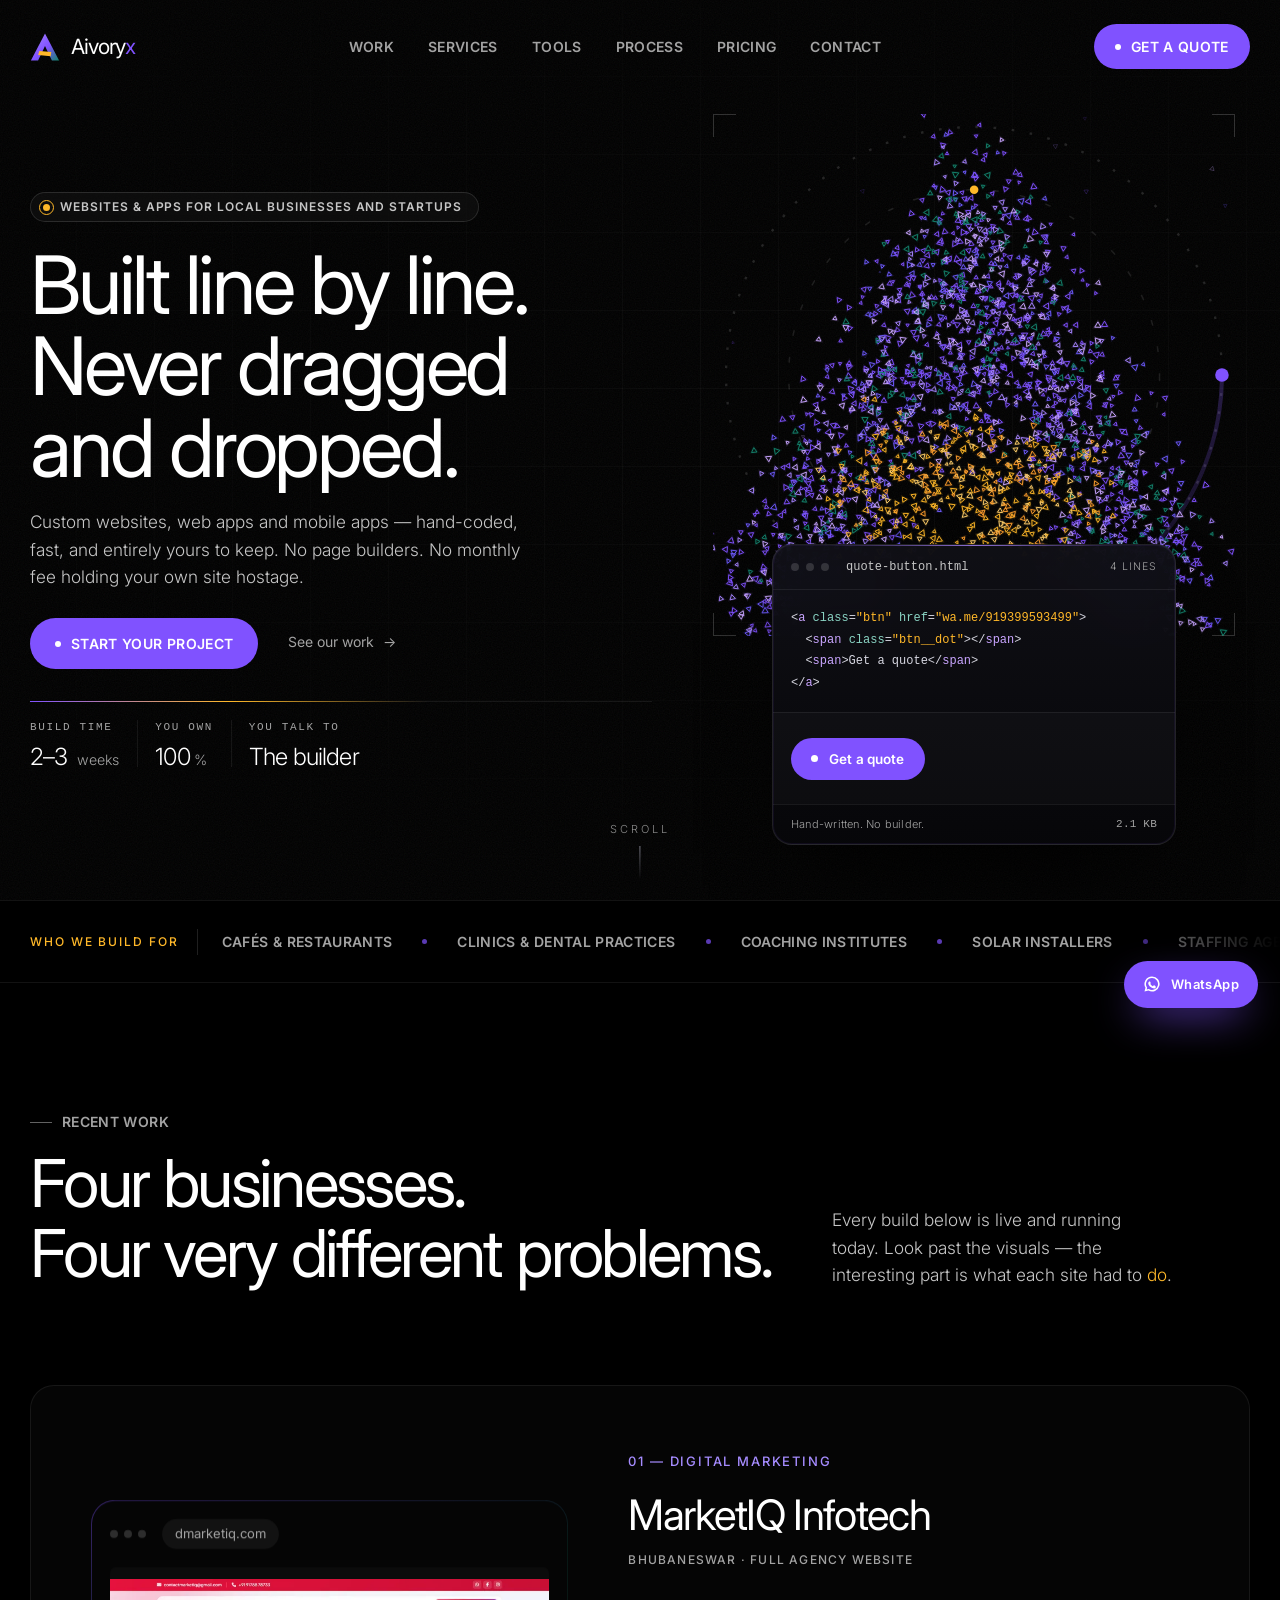
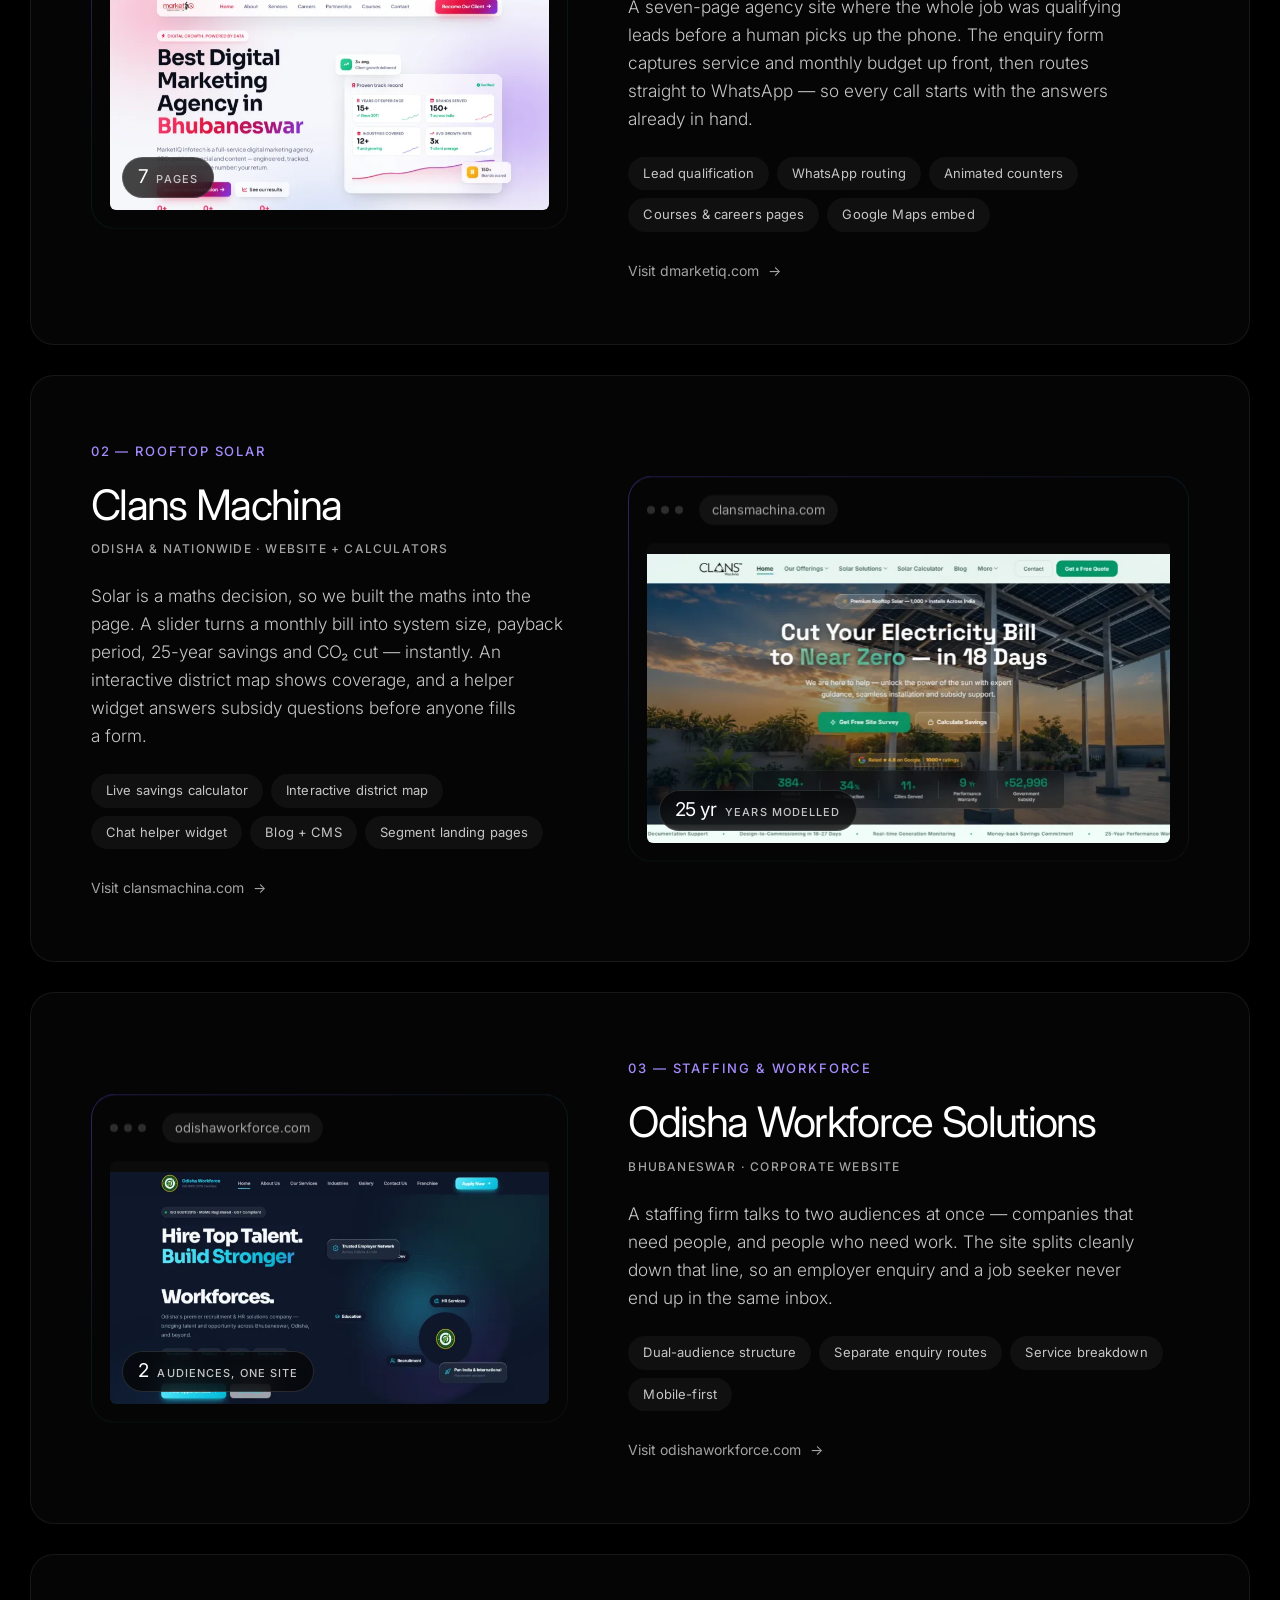
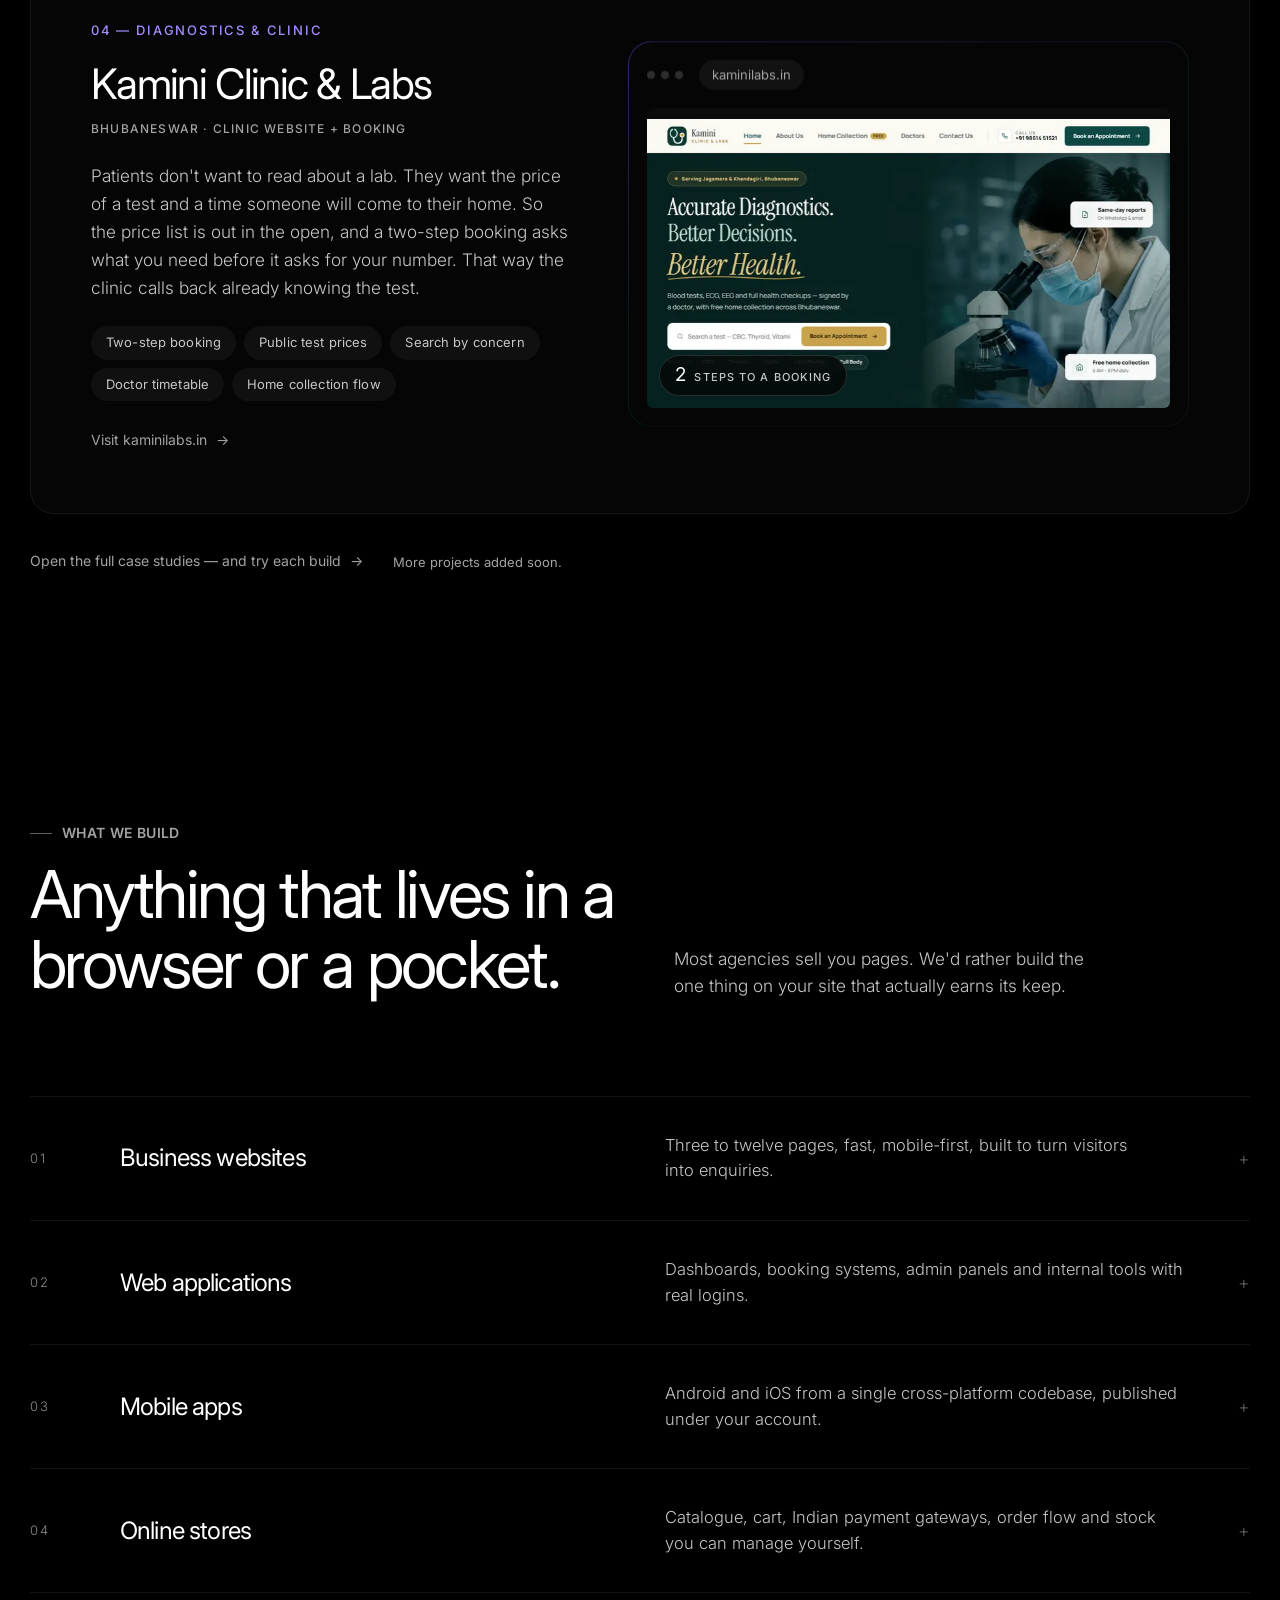
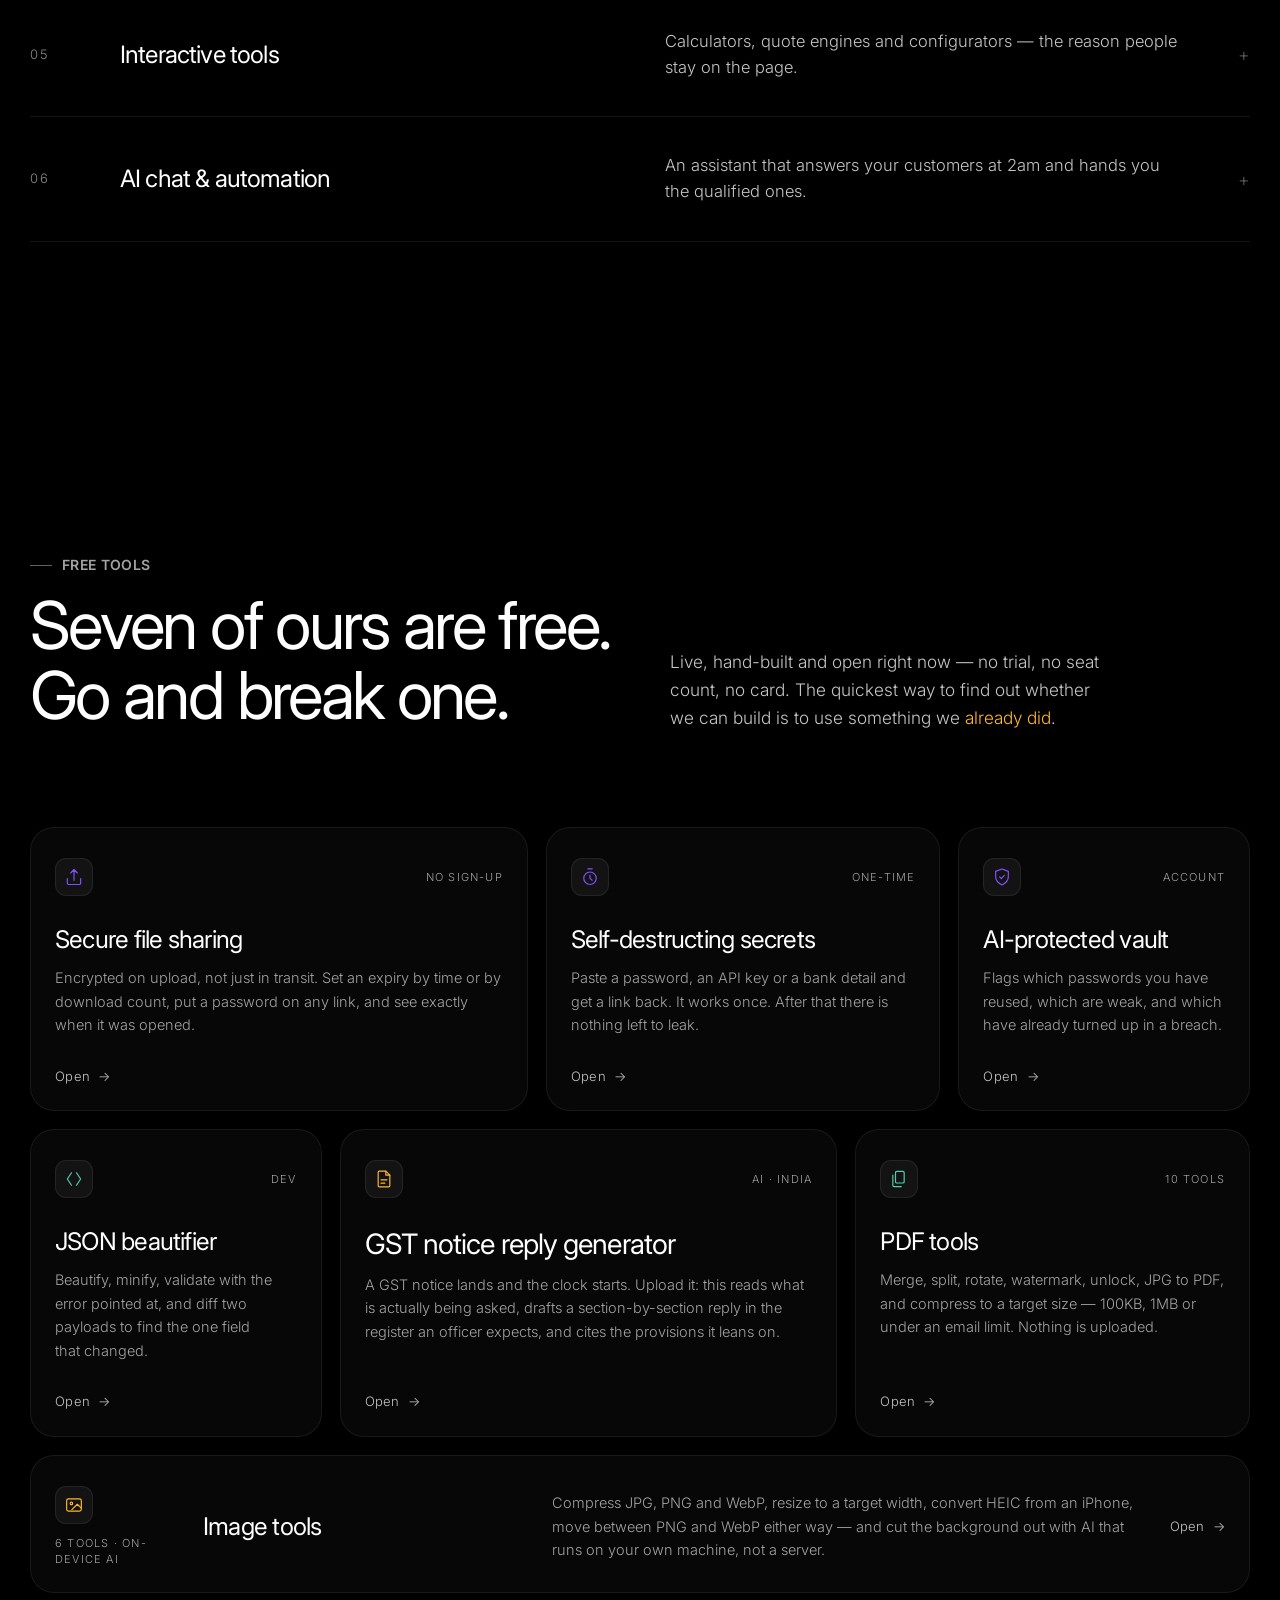
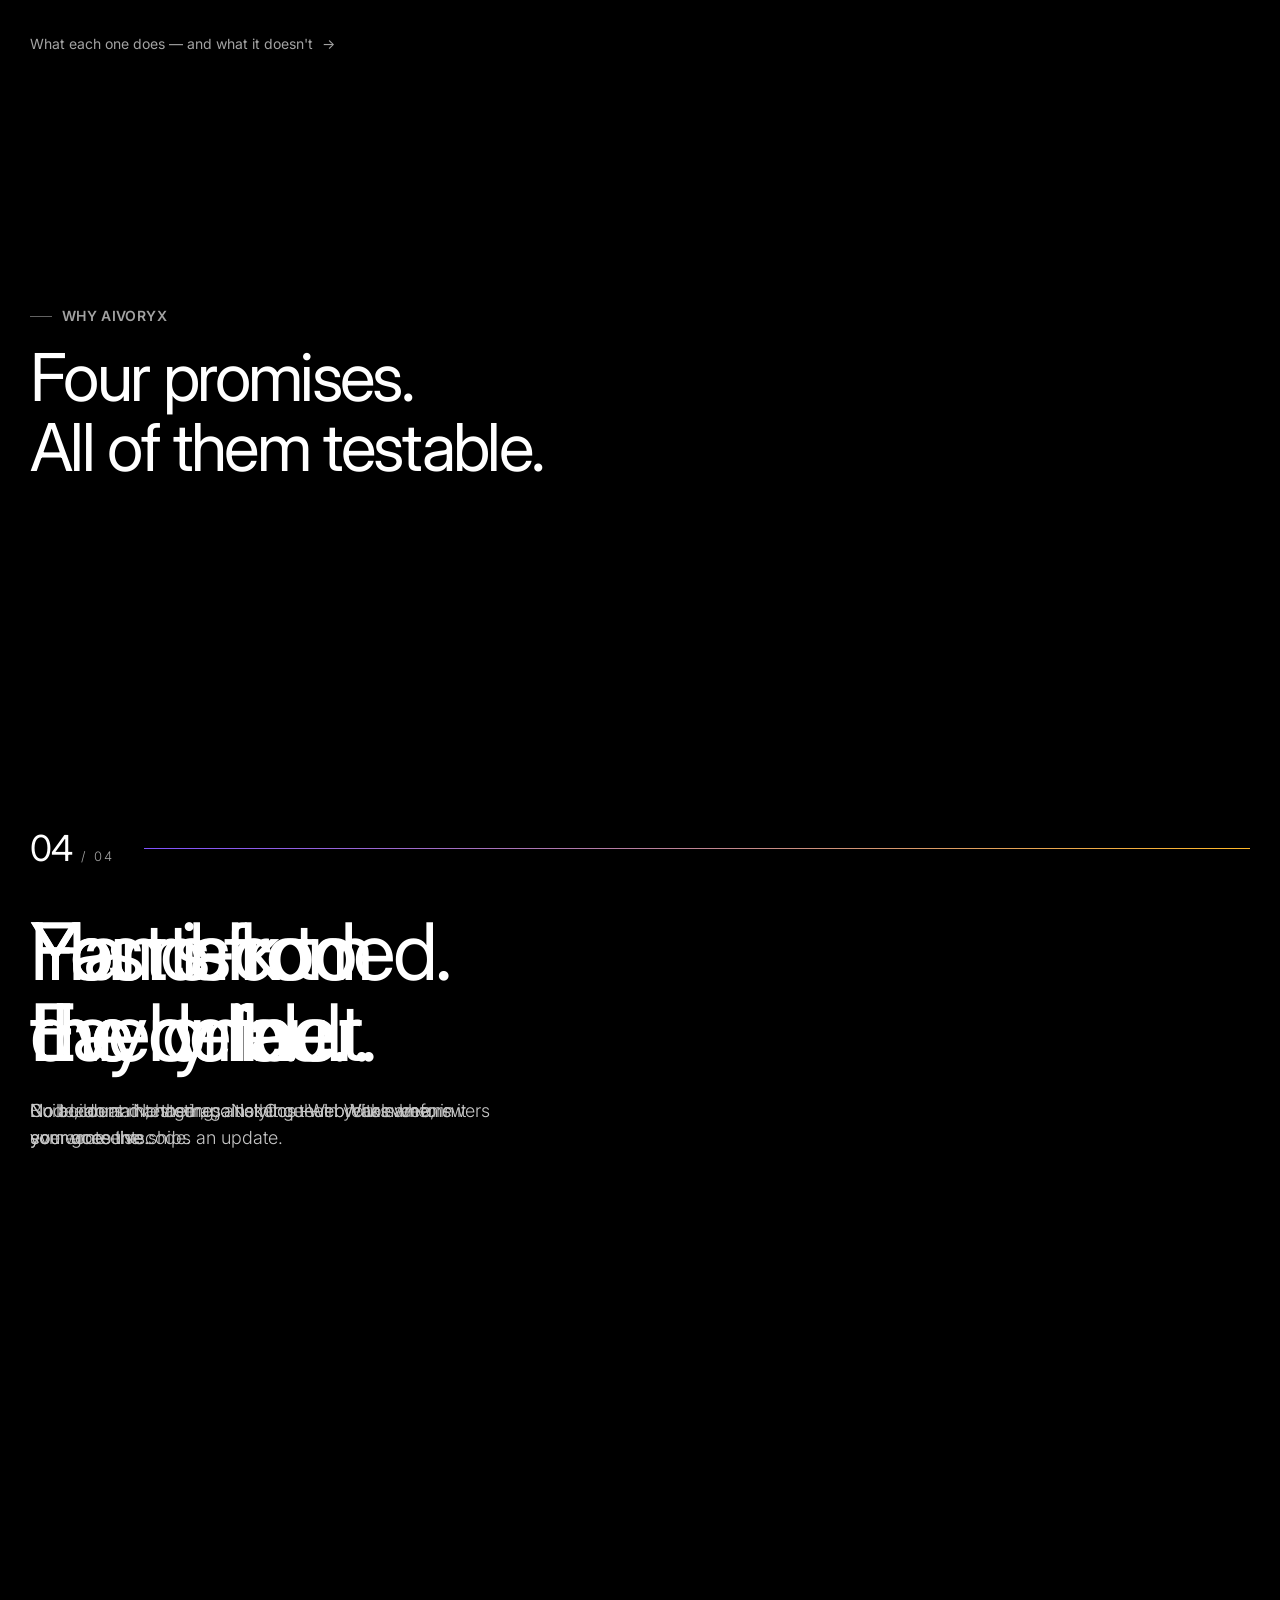
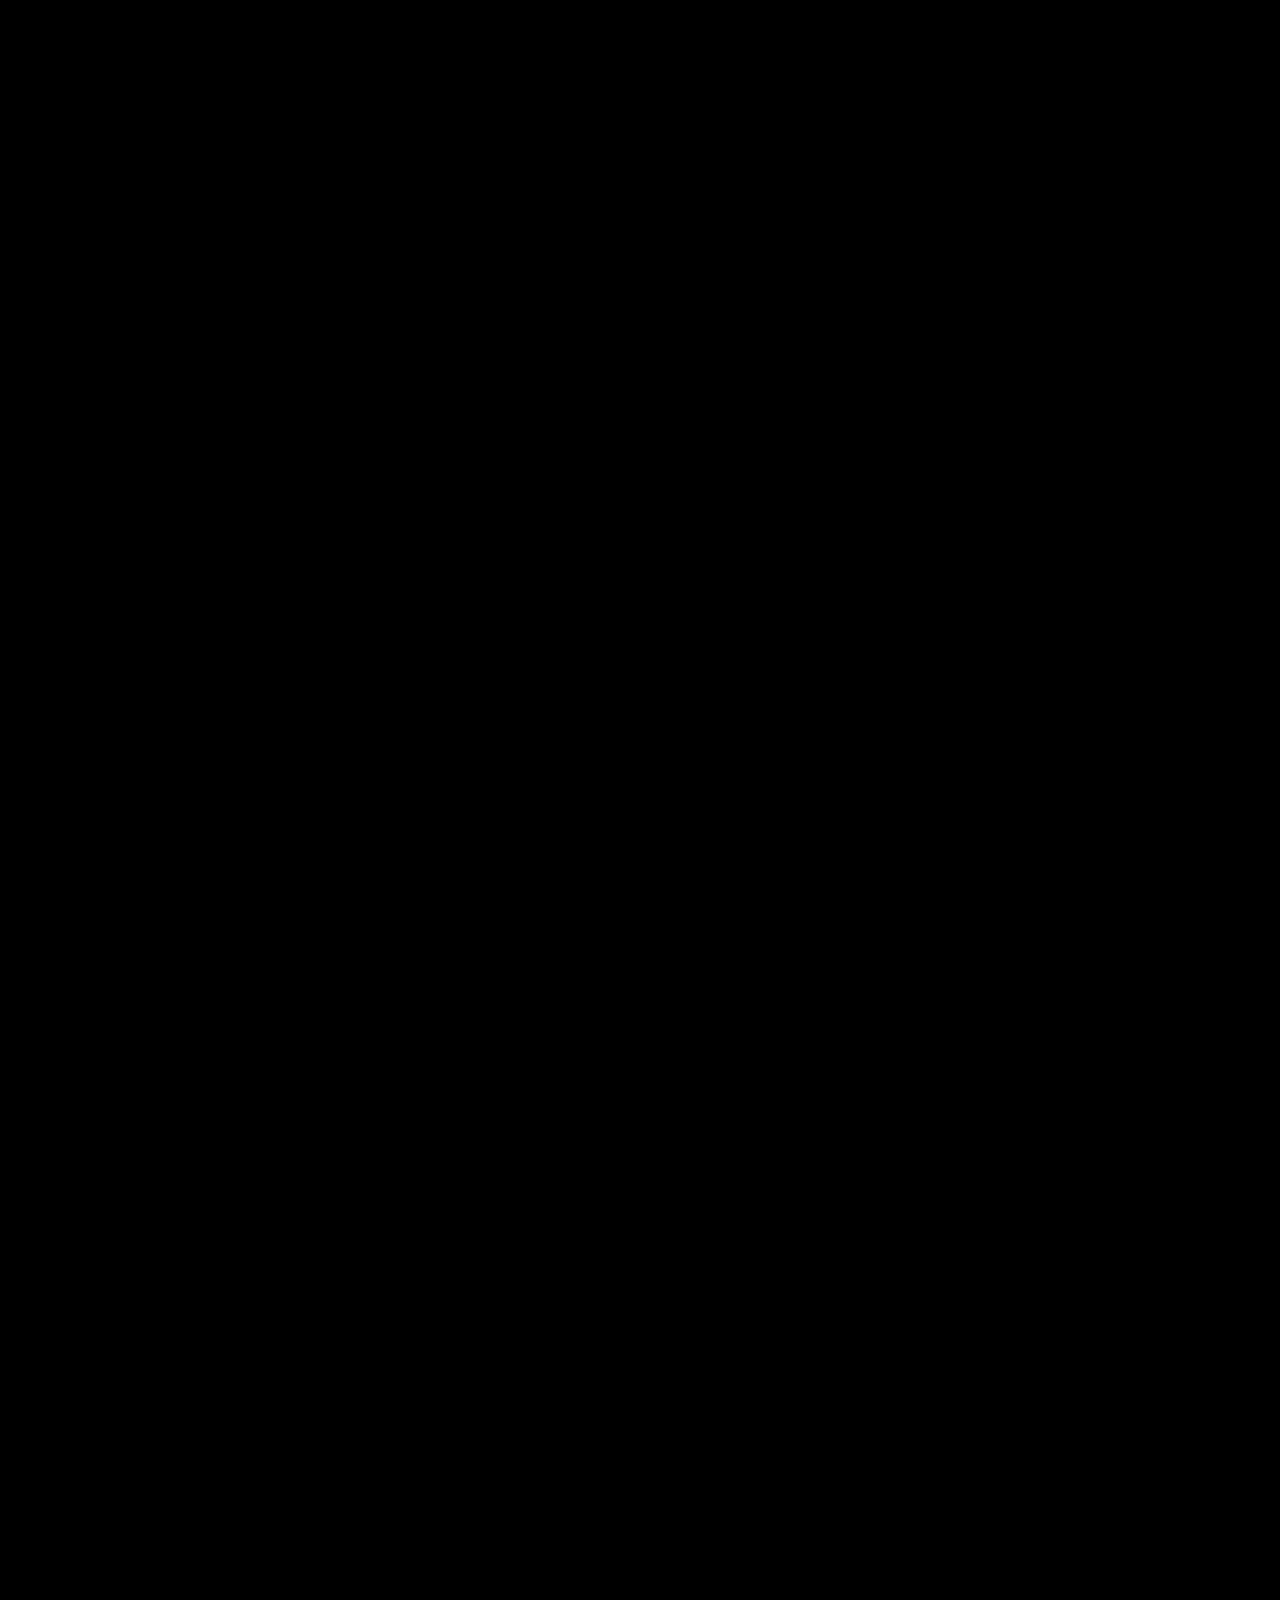
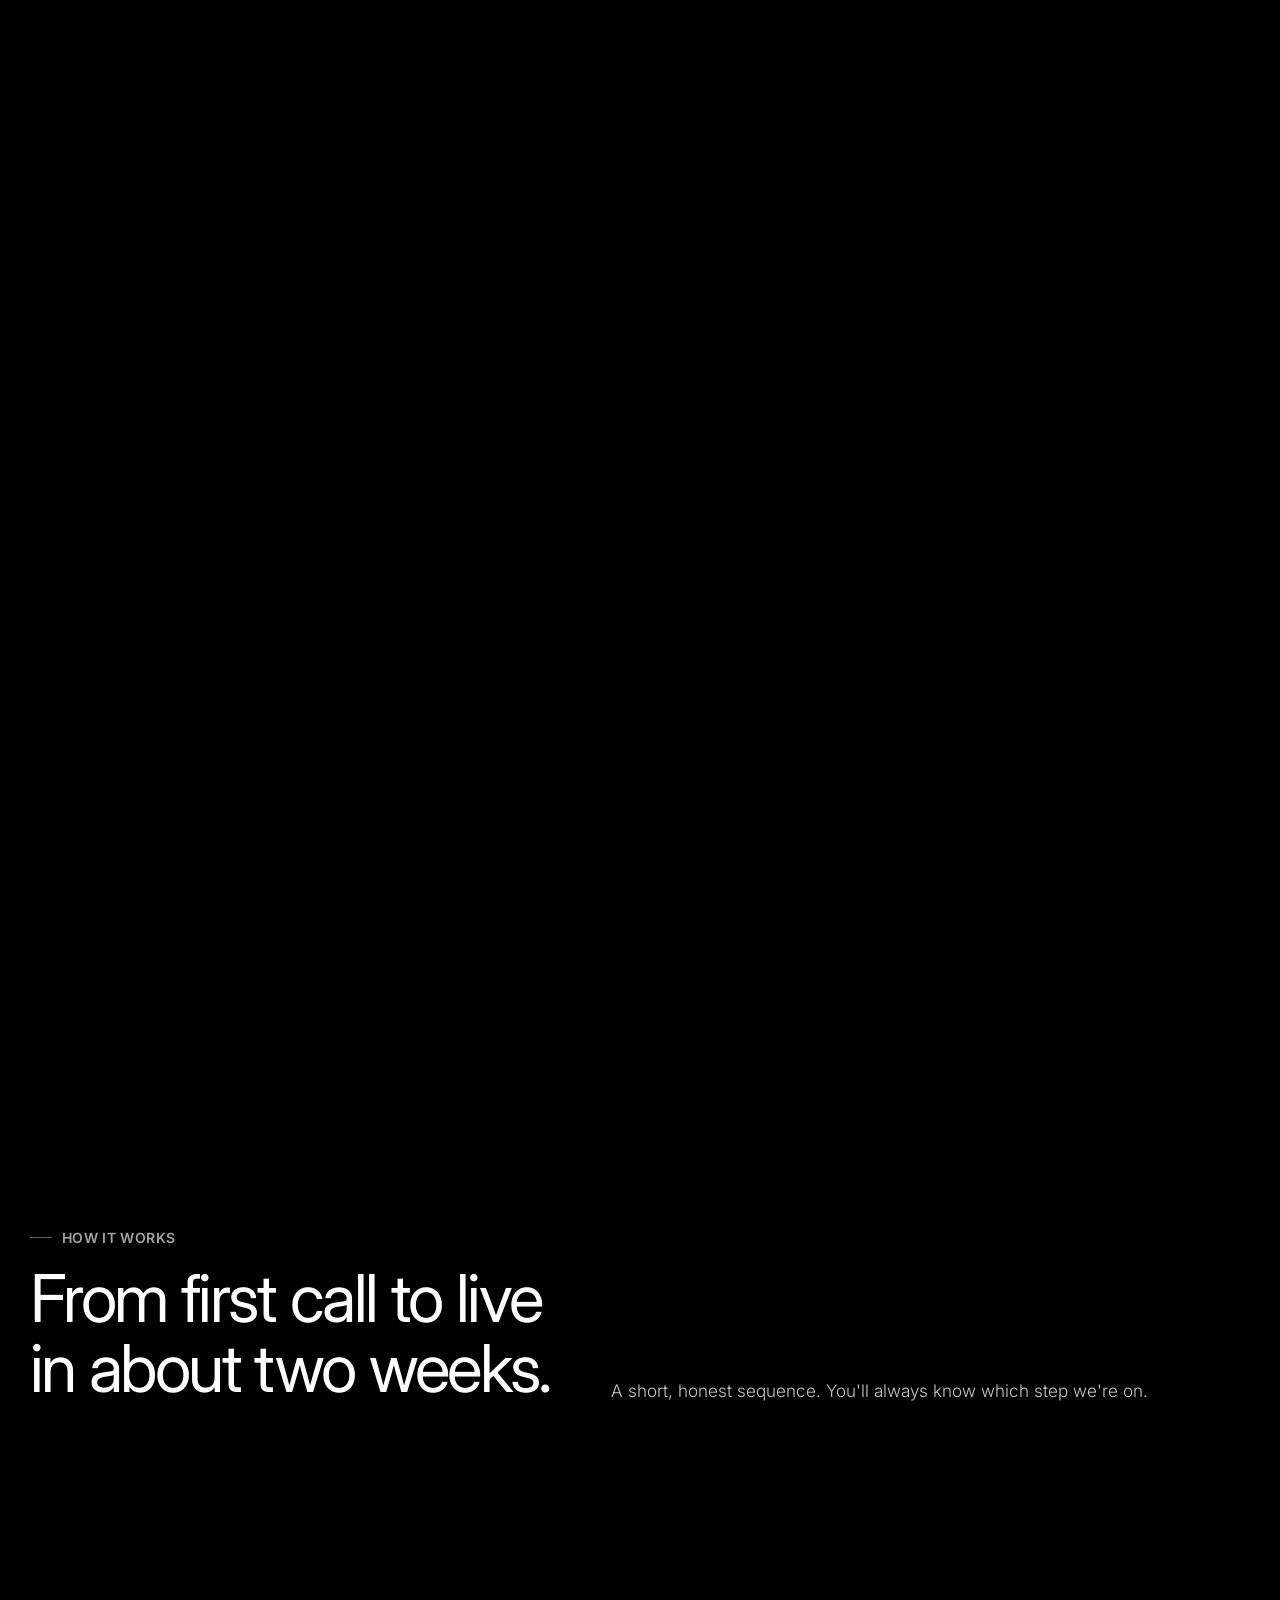
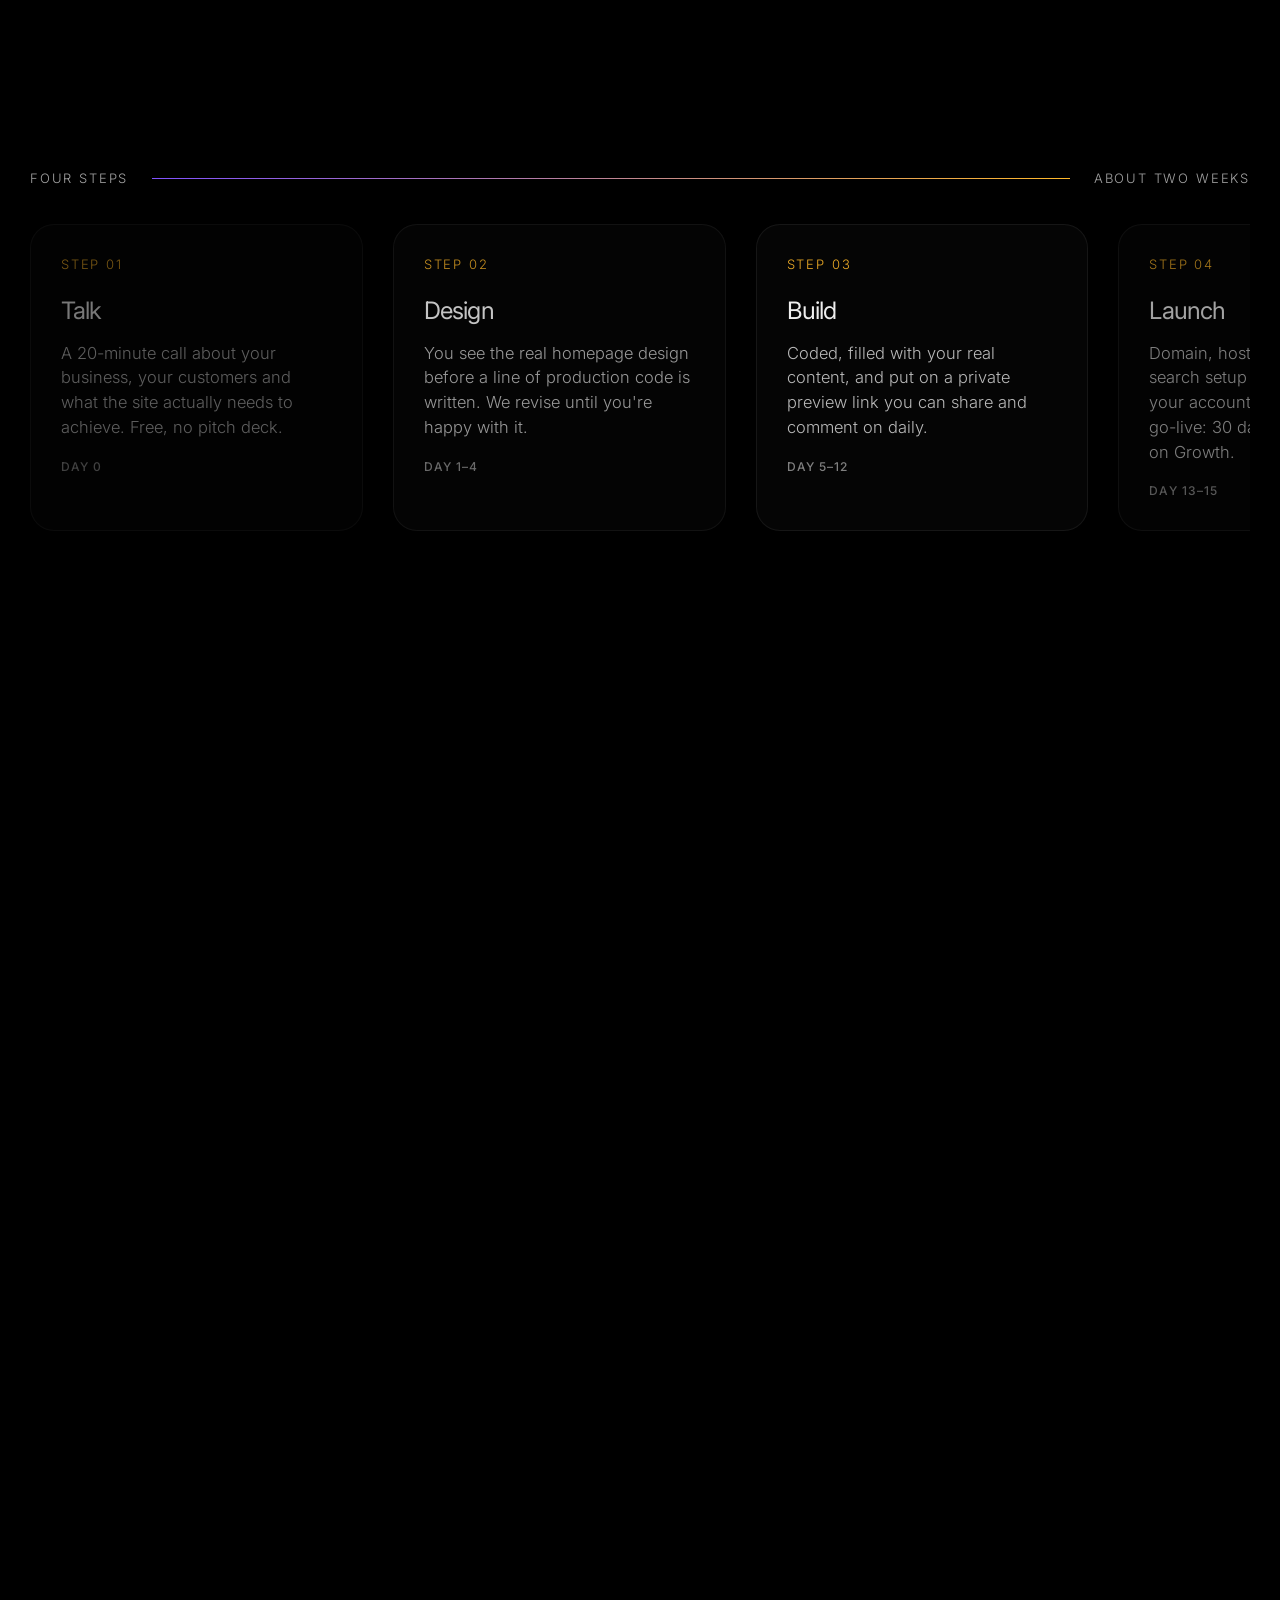
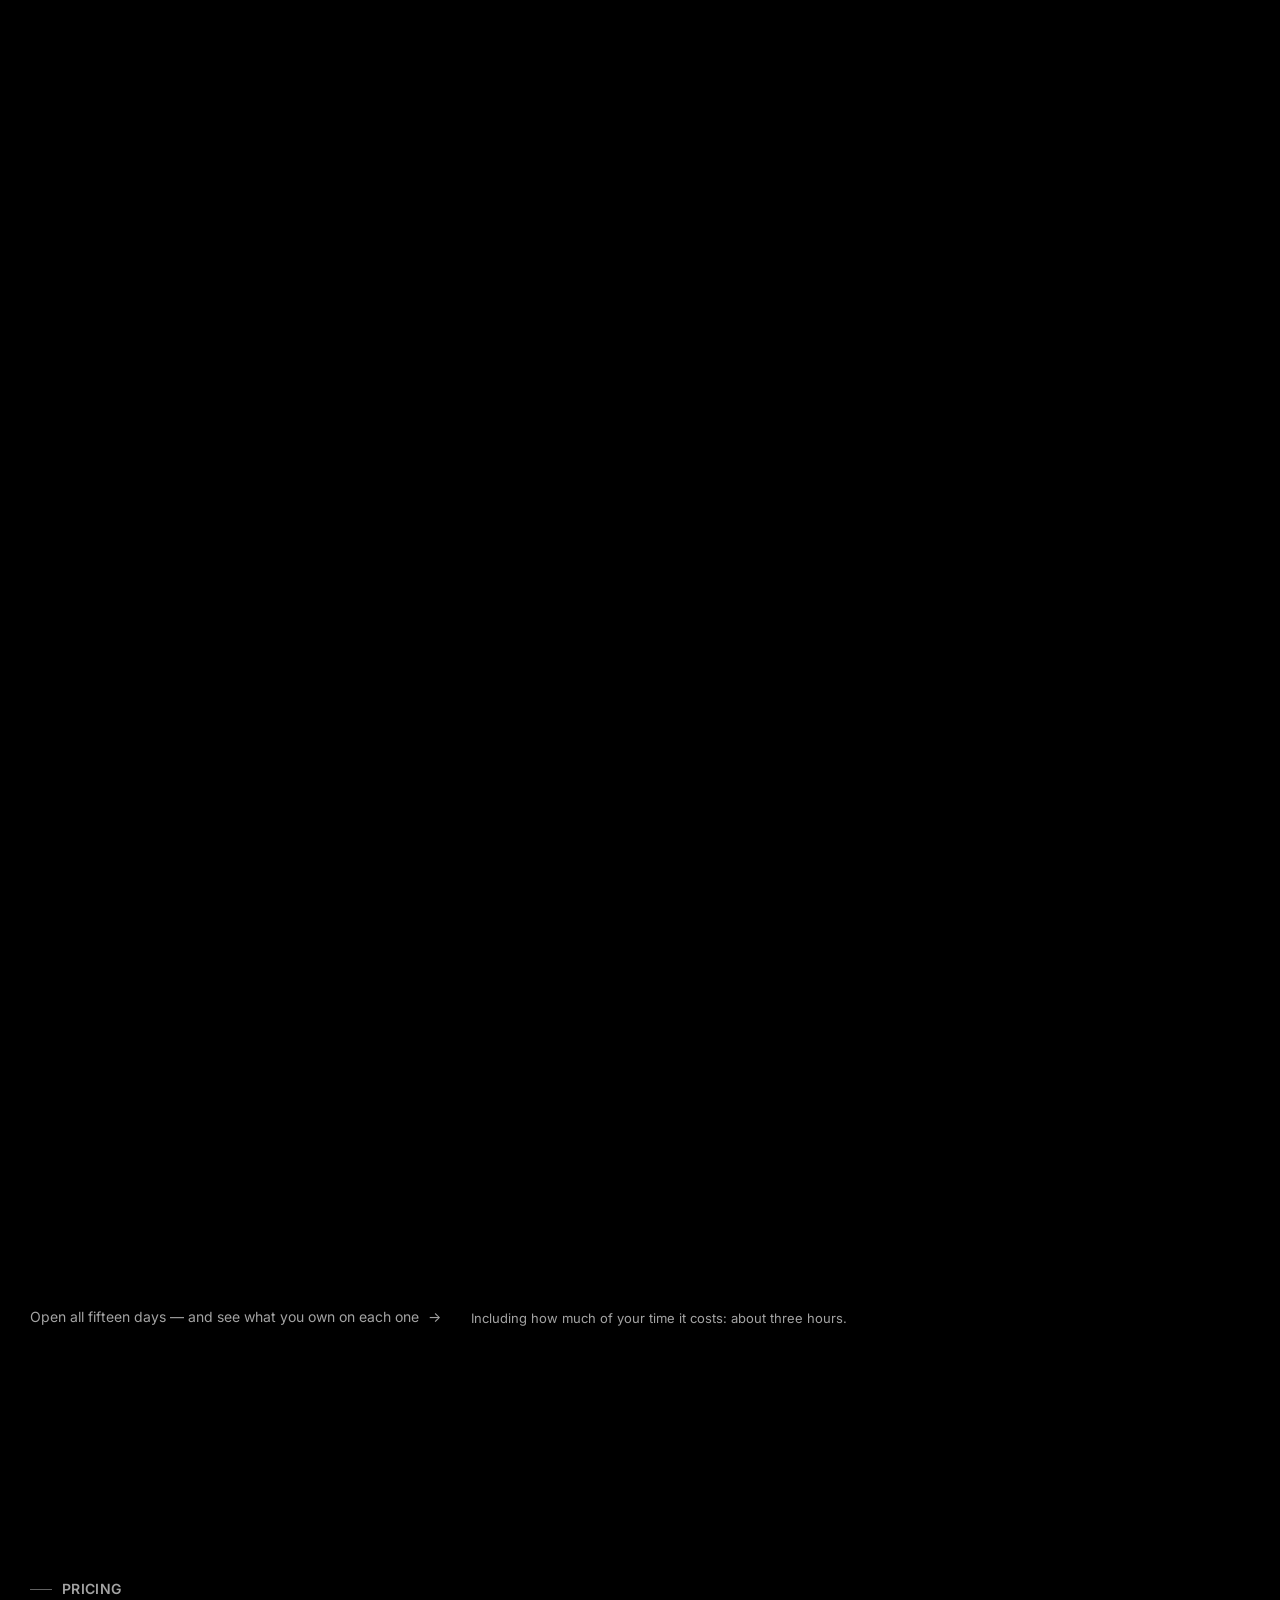
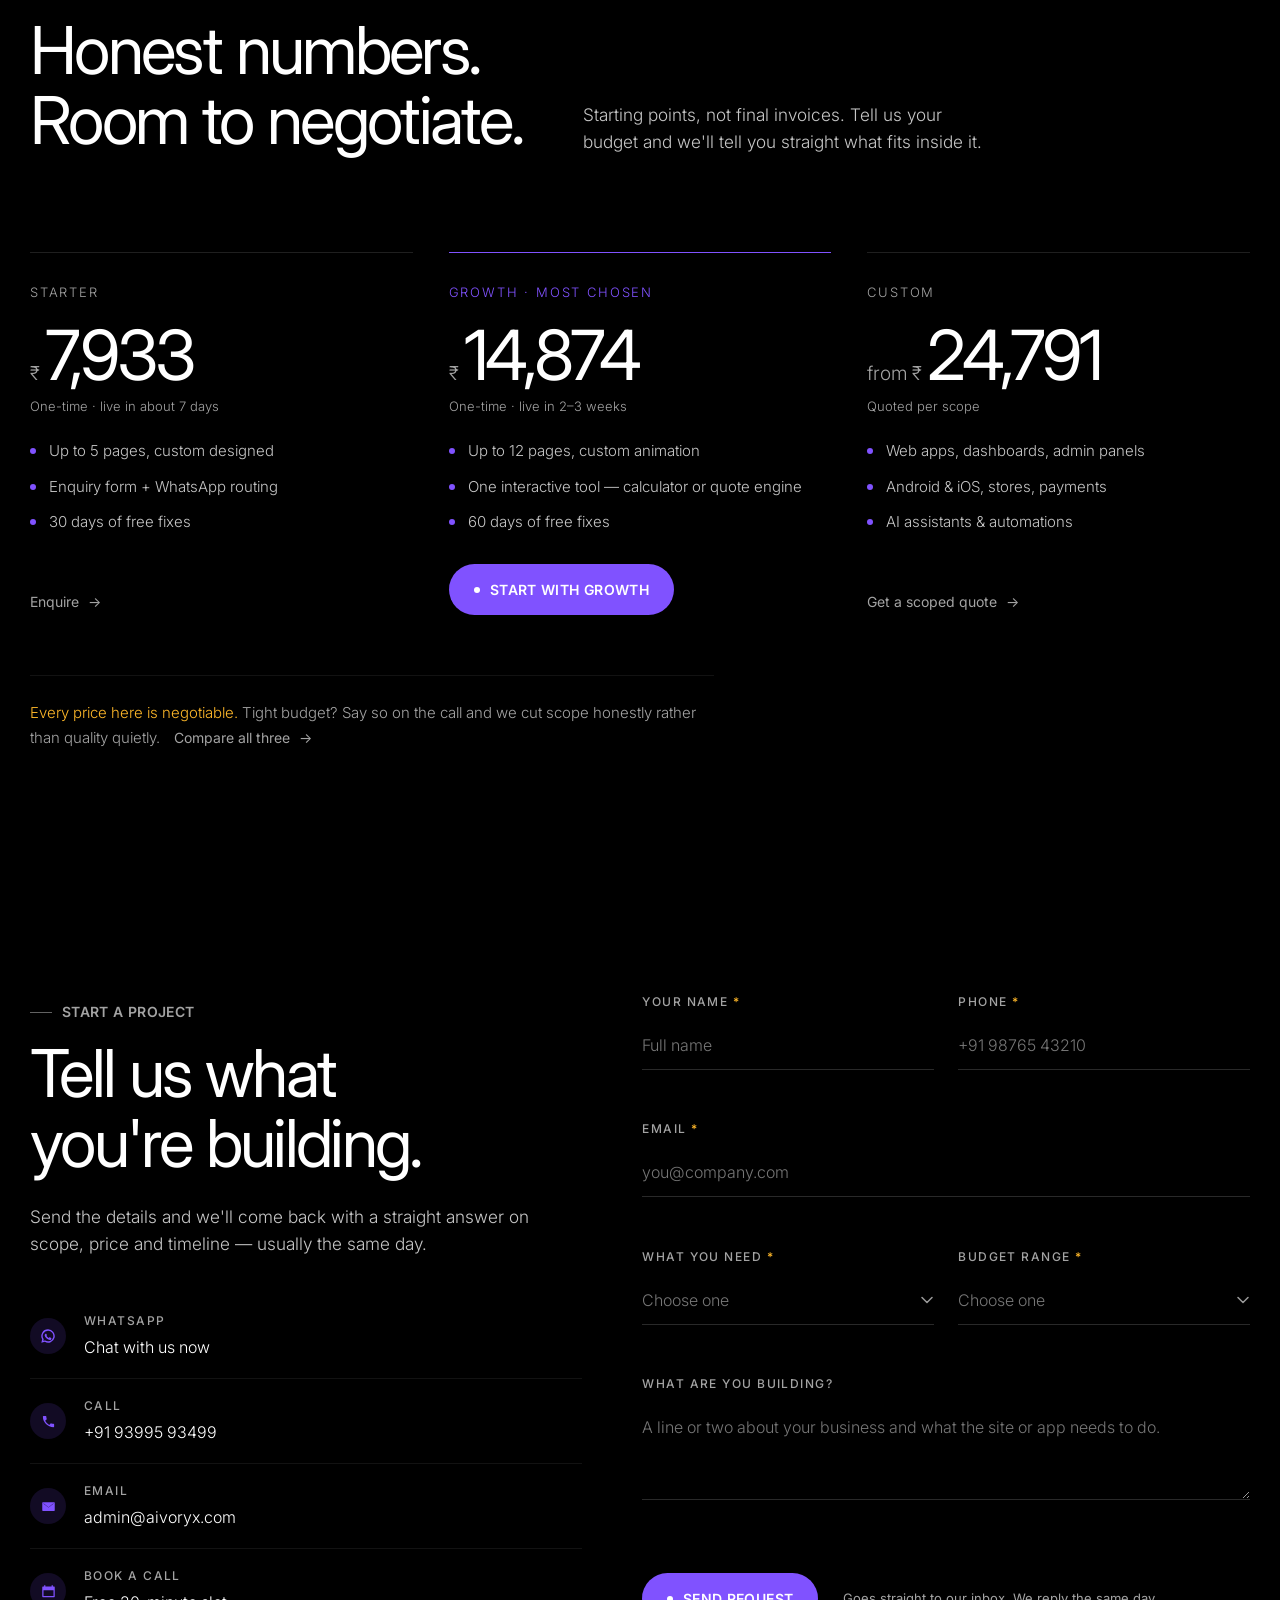
==== commit f3caf2d6: "Send enquiries through the BigRock mailbox with plain-text-style emails - Mail now goes out from lea" ====
--- a/index.html
+++ b/index.html
@@ -29,13 +29,13 @@
 <link href="https://fonts.googleapis.com/css2?family=Inter:wght@200;300;400;500;600;700&display=swap" rel="stylesheet">
 
 <!-- Styles: tokens → base → components → sections → responsive -->
-<link rel="stylesheet" href="assets/css/tokens.css?v=20261024b">
-<link rel="stylesheet" href="assets/css/base.css?v=20261024b">
-<link rel="stylesheet" href="assets/css/components.css?v=20261024b">
-<link rel="stylesheet" href="assets/css/sections.css?v=20261024b">
-<link rel="stylesheet" href="assets/css/tools.css?v=20261024b">
-<link rel="stylesheet" href="assets/css/responsive.css?v=20261024b">
-<link rel="stylesheet" href="assets/css/motion.css?v=20261024b">
+<link rel="stylesheet" href="assets/css/tokens.css?v=20261024c">
+<link rel="stylesheet" href="assets/css/base.css?v=20261024c">
+<link rel="stylesheet" href="assets/css/components.css?v=20261024c">
+<link rel="stylesheet" href="assets/css/sections.css?v=20261024c">
+<link rel="stylesheet" href="assets/css/tools.css?v=20261024c">
+<link rel="stylesheet" href="assets/css/responsive.css?v=20261024c">
+<link rel="stylesheet" href="assets/css/motion.css?v=20261024c">
 
 <script type="application/ld+json">
 {
@@ -44,7 +44,7 @@
   "name":"Aivoryx",
   "description":"Custom websites, web apps and mobile apps for local businesses and startups.",
   "url":"https://aivoryx.com/",
-  "email":"pradeep952025@gmail.com",
+  "email":"admin@aivoryx.com",
   "telephone":"+91-93995-93499",
   "areaServed":"IN",
   "address":{"@type":"PostalAddress","addressLocality":"Bhubaneswar","addressRegion":"Odisha","addressCountry":"IN"},
@@ -791,11 +791,11 @@
           <span><span class="channel__k">Call</span><span class="channel__v" data-phone-text>+91 93995 93499</span></span>
         </a>
 
-        <a class="channel" href="mailto:pradeep952025@gmail.com" data-mail>
+        <a class="channel" href="mailto:admin@aivoryx.com" data-mail>
           <span class="channel__ico" aria-hidden="true">
             <svg width="15" height="15" viewBox="0 0 24 24" fill="currentColor"><path d="M3 5h18a1 1 0 011 1v12a1 1 0 01-1 1H3a1 1 0 01-1-1V6a1 1 0 011-1zm9 8L4.4 7.2 4 7v.6l8 6 8-6V7l-.4.2L12 13z"/></svg>
           </span>
-          <span><span class="channel__k">Email</span><span class="channel__v" data-mail-text>pradeep952025@gmail.com</span></span>
+          <span><span class="channel__k">Email</span><span class="channel__v" data-mail-text>admin@aivoryx.com</span></span>
         </a>
 
         <a class="channel" href="#contact" id="bookCall" data-scroll>
@@ -920,7 +920,7 @@
           <h4>Talk</h4>
           <a href="https://wa.me/919399593499" data-wa target="_blank" rel="noopener">WhatsApp</a>
           <a href="tel:+919399593499" data-tel data-phone-text>+91 93995 93499</a>
-          <a href="mailto:pradeep952025@gmail.com" data-mail data-mail-text>pradeep952025@gmail.com</a>
+          <a href="mailto:admin@aivoryx.com" data-mail data-mail-text>admin@aivoryx.com</a>
         </div>
       </div>
     </div>
@@ -938,16 +938,16 @@
 </a>
 
 <!-- Scripts: config → utils → modules → boot. Order matters. -->
-<script src="assets/js/config.js?v=20261024b" defer></script>
-<script src="assets/js/utils.js?v=20261024b" defer></script>
-<script src="assets/js/contact.js?v=20261024b" defer></script>
-<script src="assets/js/nav.js?v=20261024b" defer></script>
-<script src="assets/js/reveal.js?v=20261024b" defer></script>
-<script src="assets/js/form.js?v=20261024b" defer></script>
-<script src="assets/js/constellation.js?v=20261024b" defer></script>
-<script src="assets/js/hero.js?v=20261024b" defer></script>
-<script src="assets/js/build.js?v=20261024b" defer></script>
-<script src="assets/js/motion.js?v=20261024b" defer></script>
-<script src="assets/js/main.js?v=20261024b" defer></script>
+<script src="assets/js/config.js?v=20261024c" defer></script>
+<script src="assets/js/utils.js?v=20261024c" defer></script>
+<script src="assets/js/contact.js?v=20261024c" defer></script>
+<script src="assets/js/nav.js?v=20261024c" defer></script>
+<script src="assets/js/reveal.js?v=20261024c" defer></script>
+<script src="assets/js/form.js?v=20261024c" defer></script>
+<script src="assets/js/constellation.js?v=20261024c" defer></script>
+<script src="assets/js/hero.js?v=20261024c" defer></script>
+<script src="assets/js/build.js?v=20261024c" defer></script>
+<script src="assets/js/motion.js?v=20261024c" defer></script>
+<script src="assets/js/main.js?v=20261024c" defer></script>
 </body>
 </html>
--- a/assets/css/tools.css
+++ b/assets/css/tools.css
@@ -1,6 +1,6 @@
 /* ============================================================
    TOOLS PAGE
-   The device: five working products, handed over before any money
+   The device: seven working products, handed over before any money
    changes hands. The rest of the site argues in prose that we
    hand-build software and you keep it — this page just gives you
    some and lets you check.
@@ -10,15 +10,49 @@
    demonstrates: violet for web applications, verdant for
    interactive tools, amber for AI. The rack tiles, the detail
    rows and the bridge table all read from it.
-   ============================================================ */
+
+   The scroll story, top to bottom:
+     hero     the intro steps back as the rack rises over it; each
+              tile lands as it is reached, then fills in from glyph
+              to footer
+     pledge   head and copy converge; the four reasons resolve with
+              the scroll and rule themselves in (motion.js)
+     detail   uncovered from below; each tool's glyph, best-for line
+              and both lists land in sequence
+     bridge   settles forward; each row rules in, its arrow travels
+              to the service, and the price counts up
+     close    rises in, and the form keeps its own height
+   Section entrances are the shared data-sect variants in motion.css;
+   land() and recede() in motion.js drive the hero and the bridge.
+   ============================================================ */
+
+/* ============================================================
+   Hero
+   Same atmosphere as the homepage and services heroes. This one
+   runs on past the first screen to hold the whole rack, so the grid
+   and grain fade out across it instead of stopping at a hard edge.
+   ============================================================ */
+.phero--tools{isolation:isolate}
+.phero--tools > .wrap{position:relative;z-index:2}
+.phero--tools .hero__atmos{
+  -webkit-mask-image:linear-gradient(180deg,#000 0,#000 38%,transparent 66%);
+  mask-image:linear-gradient(180deg,#000 0,#000 38%,transparent 66%);
+}
 
 /* ============================================================
    Hero rack
-   Five tiles, every one a live link. The page's claim is that the
+   Seven tiles, every one a live link. The page's claim is that the
    tools are real, so the tools are the first thing on it — no
    sales paragraph standing between the reader and the product.
-   Six columns: three tiles of two on row one, two tiles of three
-   on row two, so the last pair reads as the bigger products.
+   Six columns: three tiles of two on row one, then two rows of
+   wide tiles, so the later ones read as the bigger products.
+
+   Each tile lands on its own (land() adds .is-in) and then builds
+   itself: the accent rule draws, the glyph turns into place, the
+   tag slides in, the features tick in one at a time, and the
+   footer arrives last. Every step is offset from the tile's --d.
+   The hover lift uses `translate`, not transform, so it never
+   inherits the landing delay.
    ============================================================ */
 .rack{
   display:grid;grid-template-columns:repeat(6,minmax(0,1fr));
@@ -31,39 +65,51 @@
   border-radius:var(--r-3xl);border:1px solid var(--hair);
   background:rgba(255,255,255,.028);
   position:relative;isolation:isolate;overflow:hidden;
-  opacity:0;transform:translateY(18px);
+  opacity:0;transform:translate3d(0,40px,0) scale(.965);
   transition:
-    opacity .85s var(--ease) var(--d,0s),
-    transform .85s var(--ease) var(--d,0s),
+    opacity .9s var(--sect-ease) var(--d,0s),
+    transform 1.15s var(--sect-ease) var(--d,0s),
+    translate .55s var(--ease),
     border-color .45s ease,
     background .45s ease;
 }
 .tool--wide{grid-column:span 3}
-.is-in .tool{opacity:1;transform:none}
-.is-in .tool:hover{transform:translateY(-5px);background:rgba(255,255,255,.055);border-color:var(--c)}
+.tool.is-in{opacity:1;transform:none}
+.tool.is-in:hover{translate:0 -5px;background:rgba(255,255,255,.055);border-color:var(--c)}
 
 /* the accent hairline draws itself in as the tile arrives */
 .tool::before{
   content:"";position:absolute;top:0;left:0;right:0;height:1px;
   background:linear-gradient(90deg,var(--c),transparent 78%);
   transform:scaleX(0);transform-origin:left;
-  transition:transform 1.05s var(--ease) var(--d,0s);
-}
-.is-in .tool::before{transform:scaleX(1)}
+  transition:transform 1.2s var(--sect-ease) calc(var(--d,0s) + .12s);
+}
+.tool.is-in::before{transform:scaleX(1)}
 
 .tool__top{display:flex;align-items:flex-start;justify-content:space-between;gap:var(--s18);margin-bottom:var(--s24)}
+/* turns into place as its tile lands, then answers the pointer —
+   the landing runs on scale/rotate, the hover on transform */
 .tool__glyph{
   width:46px;height:46px;flex:none;border-radius:14px;
   display:grid;place-items:center;color:var(--c);
   border:1px solid var(--hair-2);background:rgba(255,255,255,.03);
-  transition:background .45s ease,border-color .45s ease,transform .6s var(--ease);
-}
+  opacity:0;scale:.6;rotate:-16deg;
+  transition:
+    opacity .6s var(--ease) calc(var(--d,0s) + .2s),
+    scale .9s var(--sect-ease) calc(var(--d,0s) + .2s),
+    rotate .9s var(--sect-ease) calc(var(--d,0s) + .2s),
+    background .45s ease,border-color .45s ease,transform .6s var(--ease);
+}
+.tool.is-in .tool__glyph{opacity:1;scale:1;rotate:0deg}
 .tool:hover .tool__glyph{background:rgba(255,255,255,.07);border-color:var(--c);transform:translateY(-2px) rotate(-6deg)}
 .tool__tag{
   font-size:10px;letter-spacing:.16em;text-transform:uppercase;
   color:var(--c);padding:5px 11px;border-radius:var(--r-full);
   border:1px solid var(--hair-2);white-space:nowrap;
-}
+  opacity:0;transform:translate3d(14px,0,0);
+  transition:opacity .7s var(--ease) calc(var(--d,0s) + .3s),transform .8s var(--sect-ease) calc(var(--d,0s) + .3s);
+}
+.tool.is-in .tool__tag{opacity:1;transform:none}
 .tool__t{
   font-size:var(--t-2xs);font-weight:var(--fw-r);
   letter-spacing:-0.035em;line-height:1.18;color:#fff;
@@ -75,14 +121,24 @@
 .tool__feats li{
   display:flex;gap:11px;align-items:flex-start;
   font-size:13px;font-weight:var(--fw-xl);color:var(--ash);line-height:1.45;
-}
+  opacity:0;transform:translate3d(-10px,0,0);
+  transition:opacity .6s var(--ease) calc(var(--d,0s) + var(--k,0s)),transform .7s var(--ease) calc(var(--d,0s) + var(--k,0s));
+}
+.tool.is-in .tool__feats li{opacity:1;transform:none}
+.tool__feats li:nth-child(1){--k:.38s}
+.tool__feats li:nth-child(2){--k:.45s}
+.tool__feats li:nth-child(3){--k:.52s}
+.tool__feats li:nth-child(4){--k:.59s}
 .tool__feats li::before{content:"";width:4px;height:4px;flex:none;margin-top:7px;border-radius:50%;background:var(--c)}
 
 /* footer pins to the bottom so a row of tiles ends on one line */
 .tool__foot{
   display:flex;align-items:center;justify-content:space-between;gap:var(--s18);
   margin-top:auto;padding-top:var(--s24);
-}
+  opacity:0;transform:translate3d(0,10px,0);
+  transition:opacity .7s var(--ease) calc(var(--d,0s) + .68s),transform .8s var(--sect-ease) calc(var(--d,0s) + .68s);
+}
+.tool.is-in .tool__foot{opacity:1;transform:none}
 .tool__cost{font-size:11px;letter-spacing:.1em;text-transform:uppercase;color:#6a6a6a}
 .tool__cost b{display:block;font-weight:var(--fw-r);font-size:13px;letter-spacing:.04em;color:#fff;margin-bottom:4px;text-transform:none}
 .tool__go{
@@ -103,23 +159,48 @@
    Why they're free
    The site refuses to hide numbers, so it can't hide a motive
    either. Four reasons, stated plainly, before anyone wonders.
+
+   The grid is drawn by its 1px gaps, so the cells themselves must
+   not fade — the lines would show through as a grey block. The
+   sequence engine's --p drives what is inside each cell instead,
+   each line travelling a little further than the one above it,
+   and a rule draws across the top of the cell as it resolves.
    ============================================================ */
 .pledge{border-top:1px solid var(--hair);padding-block:var(--s120)}
 .pledge__grid{display:grid;grid-template-columns:repeat(4,minmax(0,1fr));gap:1px;background:var(--hair);border-block:1px solid var(--hair)}
 .pledge__item{
   background:#000;padding:var(--s36) var(--s24);
+  position:relative;
   transition:background .5s ease;
 }
 .pledge__item:hover{background:rgba(255,255,255,.03)}
+.pledge__item::before{
+  content:"";position:absolute;top:-1px;left:0;height:1px;
+  width:calc(var(--p,1) * 100%);
+  background:linear-gradient(90deg,var(--spark),var(--iris));
+}
 .pledge__n{display:block;font-size:11px;letter-spacing:.2em;color:var(--spark);margin-bottom:var(--s18)}
 .pledge__t{font-size:19px;font-weight:var(--fw-r);letter-spacing:-0.03em;color:#fff;margin-bottom:var(--s12);line-height:1.25}
 .pledge__d{font-size:14px;font-weight:var(--fw-xl);color:var(--ash);line-height:1.6}
+
+[data-seq][data-seq] > .pledge__item{opacity:1;transform:none;transition:background .5s ease}
+[data-seq] > .pledge__item > *{
+  opacity:calc(.08 + var(--p,0) * .92);
+  transform:translate3d(0,calc((1 - var(--p,0)) * var(--rise,24px)),0);
+  transition:opacity .14s linear,transform .14s linear;
+}
+[data-seq] > .pledge__item > .pledge__t{--rise:36px}
+[data-seq] > .pledge__item > .pledge__d{--rise:50px}
 
 /* ============================================================
    Detail rows
    One per tool, same two-column ledger the services page uses for
    its scope cards — what it does on the left, what it doesn't on
    the right, because the second list is the one that builds trust.
+   Each row builds itself once it lands: the rule sweeps across,
+   the glyph turns into place, the best-for line wipes open, then
+   both lists fill a line at a time — what it does, then what it
+   doesn't.
    ============================================================ */
 .kits{border-top:1px solid var(--hair);padding-block:var(--s120)}
 .kit{
@@ -141,18 +222,29 @@
   width:54px;height:54px;flex:none;border-radius:17px;
   display:grid;place-items:center;color:var(--c);
   border:1px solid var(--hair-2);background:rgba(255,255,255,.03);
+  opacity:0;transform:scale(.6) rotate(-16deg);
+  transition:opacity .6s var(--ease) .15s,transform .9s var(--sect-ease) .15s,
+             background .45s ease,border-color .45s ease;
+}
+.kit.is-in .kit__glyph{opacity:1;transform:none}
+.kit:hover .kit__glyph{
+  background:rgba(255,255,255,.06);border-color:var(--c);
+  transform:translateY(-3px) rotate(-5deg);
   transition:background .45s ease,border-color .45s ease,transform .6s var(--ease);
 }
-.kit:hover .kit__glyph{background:rgba(255,255,255,.06);border-color:var(--c);transform:translateY(-3px) rotate(-5deg)}
 .kit__n{display:block;font-size:var(--t-caption);letter-spacing:.14em;text-transform:uppercase;color:var(--c)}
 .kit__ix{display:block;font-size:11px;letter-spacing:.22em;color:#3d3d3d;margin-top:7px;font-variant-numeric:tabular-nums}
 .kit__t{font-size:clamp(26px,3.4vw,var(--t-sm));font-weight:var(--fw-r);letter-spacing:-0.04em;line-height:1.1;margin-bottom:var(--s18)}
 
+/* wipes open left to right behind its accent edge, rather than fading */
 .kit__best{
   font-size:14px;font-weight:var(--fw-xl);color:var(--mist);line-height:1.6;
   padding:13px var(--s18);border-radius:12px;margin-bottom:var(--s24);
   background:rgba(255,255,255,.028);border-left:2px solid var(--c);
-}
+  clip-path:inset(0 100% 0 0 round 12px);
+  transition:clip-path 1.1s var(--sect-ease) .3s;
+}
+.kit.is-in .kit__best{clip-path:inset(0 0 0 0 round 12px)}
 .kit__best b{
   display:block;margin-bottom:6px;
   font-size:10px;letter-spacing:.16em;text-transform:uppercase;
@@ -165,28 +257,77 @@
   font-size:var(--t-caption);color:var(--ash);letter-spacing:.04em;
   background:rgba(255,255,255,.05);padding:6px 14px;border-radius:var(--r-full);
 }
+/* the live dot: it is a working address, so it pulses once it lands */
 .kit__url::before{content:"";width:6px;height:6px;border-radius:50%;background:var(--c);flex:none}
+.kit.is-in .kit__url::before{animation:kitLive 2.4s ease-out 1.2s infinite}
+@keyframes kitLive{
+  0%{box-shadow:0 0 0 0 color-mix(in srgb,var(--c) 60%,transparent)}
+  70%,100%{box-shadow:0 0 0 7px transparent}
+}
 
 .kit__cta{display:flex;align-items:center;gap:var(--s24);flex-wrap:wrap;margin-top:var(--s30)}
 
 .kit__lists{display:grid;grid-template-columns:repeat(2,minmax(0,1fr));gap:var(--s36)}
+
+/* the same ruled lists as the services cards — services.css isn't
+   loaded here, so without these the two columns were bare text */
+.kit .list__k{
+  display:block;font-size:var(--t-label);font-weight:var(--fw-label);letter-spacing:.14em;text-transform:uppercase;
+  color:var(--ash);margin-bottom:var(--s18);padding-bottom:10px;border-bottom:1px solid var(--hair);
+}
+.kit .list__k--no{color:var(--dim)}
+.kit .list{display:flex;flex-direction:column;gap:12px}
+.kit .list li{
+  display:flex;gap:12px;align-items:flex-start;
+  font-size:var(--t-small);font-weight:var(--fw-xl);color:var(--mist);line-height:1.5;
+  opacity:0;transform:translate3d(-10px,0,0);
+  transition:opacity .6s var(--ease) var(--k,0s),transform .7s var(--ease) var(--k,0s);
+}
+.kit.is-in .list li{opacity:1;transform:none}
+.kit .list li::before{content:"";width:5px;height:5px;flex:none;margin-top:9px;border-radius:50%;background:var(--c)}
+.kit .list--no li{color:var(--ash)}
+.kit .list--no li::before{background:#6a6a6a;border-radius:0;width:7px;height:1px;margin-top:12px}
+.kit .list li:nth-child(1){--k:.40s}
+.kit .list li:nth-child(2){--k:.46s}
+.kit .list li:nth-child(3){--k:.52s}
+.kit .list li:nth-child(4){--k:.58s}
+.kit .list li:nth-child(5){--k:.64s}
+.kit .list--no li:nth-child(1){--k:.72s}
+.kit .list--no li:nth-child(2){--k:.78s}
+.kit .list--no li:nth-child(3){--k:.84s}
+.kit .list--no li:nth-child(4){--k:.90s}
 
 /* ============================================================
    Bridge
    The point of the page. Each free tool names the paid service it
    is a working sample of, and the number that service starts at —
    so nobody has to guess what having one of their own would cost.
+   Rows land one at a time as they're reached (land() in motion.js):
+   the rule under each draws left to right, the arrow travels from
+   the tool to the service, and the price counts up.
    ============================================================ */
 .bridge{border-top:1px solid var(--hair);padding-block:var(--s120)}
+.bridge__rows{border-top:1px solid var(--hair)}
 .brow{
   display:grid;
   grid-template-columns:minmax(0,1fr) 28px minmax(0,1fr) 132px;
   align-items:center;gap:var(--s24);
-  padding-block:var(--s24);border-bottom:1px solid var(--hair);
+  padding-block:var(--s24);
   position:relative;isolation:isolate;
-  transition:padding-left .5s var(--ease);
-}
-.brow:first-child{border-top:1px solid var(--hair)}
+  background:linear-gradient(var(--hair),var(--hair)) left bottom / 0 1px no-repeat;
+  opacity:0;transform:translate3d(0,18px,0);
+  transition:
+    opacity .8s var(--ease) var(--d,0s),
+    transform .8s var(--ease) var(--d,0s),
+    background-size 1.2s var(--sect-ease) calc(var(--d,0s) + .1s),
+    padding-left .5s var(--ease);
+}
+.brow.is-in{opacity:1;transform:none;background-size:100% 1px}
+.brow::before{
+  content:"";position:absolute;left:0;top:-1px;height:1px;width:0;
+  background:var(--c);transition:width .65s var(--ease);
+}
+.brow:hover::before{width:100%}
 .brow::after{
   content:"";position:absolute;inset:0;z-index:-1;opacity:0;
   background:linear-gradient(90deg,rgba(255,255,255,.05),transparent 62%);
@@ -195,9 +336,21 @@
 .brow:hover::after{opacity:1}
 .brow:hover{padding-left:var(--s12)}
 .brow__from{font-size:16px;font-weight:var(--fw-xl);color:#fff;letter-spacing:-0.02em}
-.brow__arw{font-size:15px;color:#3d3d3d;text-align:center;transition:color .35s ease,transform .5s var(--ease)}
-.brow:hover .brow__arw{color:var(--c);transform:translateX(3px)}
-.brow__to{font-size:14px;font-weight:var(--fw-xl);color:var(--ash);line-height:1.5;transition:color .35s ease}
+.brow__arw{
+  font-size:15px;color:#3d3d3d;text-align:center;
+  opacity:0;translate:-18px 0;
+  transition:opacity .6s var(--ease) calc(var(--d,0s) + .25s),translate .9s var(--sect-ease) calc(var(--d,0s) + .25s),
+             color .35s ease,transform .5s var(--ease);
+}
+.brow.is-in .brow__arw{opacity:1;translate:0 0;color:var(--c)}
+.brow:hover .brow__arw{transform:translateX(3px)}
+.brow__to{
+  font-size:14px;font-weight:var(--fw-xl);color:var(--ash);line-height:1.5;
+  opacity:0;transform:translate3d(14px,0,0);
+  transition:opacity .7s var(--ease) calc(var(--d,0s) + .38s),transform .8s var(--sect-ease) calc(var(--d,0s) + .38s),
+             color .35s ease;
+}
+.brow.is-in .brow__to{opacity:1;transform:none}
 .brow:hover .brow__to{color:var(--mist)}
 .brow__to b{display:block;font-weight:var(--fw-r);font-size:15px;color:var(--c);margin-bottom:4px;letter-spacing:-0.02em}
 .brow__p{font-size:10px;letter-spacing:.14em;text-transform:uppercase;color:#5a5a5a;text-align:right;white-space:nowrap}
@@ -207,39 +360,28 @@
   color:#fff;text-transform:none;font-variant-numeric:tabular-nums;
 }
 
-/* ============================================================
-   Homepage teaser
-   The same rack, shrunk down for the homepage teaser.
-   ============================================================ */
-.rack--teaser{grid-template-columns:repeat(4,minmax(0,1fr));margin-top:0}
-.rack--teaser .tool{grid-column:span 1;padding:var(--s24) var(--s18) var(--s18)}
-.rack--teaser .tool__t{font-size:17px;margin-bottom:10px}
-.rack--teaser .tool__d{font-size:13px}
-.rack--teaser .tool__foot{padding-top:var(--s18)}
-.rack--teaser .tool__go{padding:8px 14px;font-size:12px}
+/* ---------------- Closing band ----------------
+   Same fix as services: at section-title size the heading broke
+   into five lines, and the form stretched to match it with its rows
+   spread apart. The form keeps its own height and rides along. */
+.close .secHead__title{font-size:clamp(34px,4.6vw,64px)}
+.close .form{align-self:start;align-content:start;position:sticky;top:calc(var(--nav-h) + var(--s30))}
 
 /* ============================================================
    Responsive
    ============================================================ */
-/* seven teaser tiles sit as four then three; they stop being readable
-   well before the tiles themselves run out of room, so drop to three */
-@media (max-width:1280px){
-  .rack--teaser{grid-template-columns:repeat(3,minmax(0,1fr))}
-}
-
 @media (max-width:1024px){
   .rack{grid-template-columns:repeat(2,minmax(0,1fr))}
   .tool,.tool--wide{grid-column:span 1}
   .pledge__grid{grid-template-columns:repeat(2,minmax(0,1fr))}
   .kit{grid-template-columns:1fr;gap:var(--s36)}
-  .rack--teaser{grid-template-columns:repeat(2,minmax(0,1fr))}
+  .close .form{position:static}
 }
 
 @media (max-width:760px){
   .rack{grid-template-columns:1fr}
   .pledge__grid{grid-template-columns:1fr}
   .kit__lists{grid-template-columns:1fr;gap:var(--s30)}
-  .rack--teaser{grid-template-columns:1fr}
 
   /* the bridge collapses to a stacked card — the arrow column and
      the price column stop making sense side by side */
@@ -251,12 +393,27 @@
 }
 
 @media (hover:none){
-  .is-in .tool:hover{transform:none}
+  .tool.is-in:hover{translate:none}
   .brow:hover{padding-left:0}
 }
 
+/* every reveal here is started by script or by scroll, so with
+   reduced motion or without scripting nothing may start hidden */
 @media (prefers-reduced-motion:reduce){
-  .tool{opacity:1;transform:none}
+  .tool,.tool__glyph,.tool__tag,.tool__feats li,.tool__foot,
+  .kit__glyph,.kit .list li,.brow,.brow__arw,.brow__to{opacity:1;transform:none;scale:none;rotate:none;translate:none}
   .tool::before{transform:none}
   .kit::after{width:100%;transition:none}
-}
+  .kit__best{clip-path:none}
+  .kit.is-in .kit__url::before{animation:none}
+  .brow{background-size:100% 1px}
+  [data-seq] > .pledge__item > *{opacity:1;transform:none}
+}
+@media (scripting: none){
+  .tool,.tool__glyph,.tool__tag,.tool__feats li,.tool__foot,
+  .kit__glyph,.kit .list li,.brow,.brow__arw,.brow__to{opacity:1;transform:none;scale:none;rotate:none;translate:none}
+  .tool::before{transform:none}
+  .kit__best{clip-path:none}
+  .brow{background-size:100% 1px}
+  [data-seq] > .pledge__item > *{opacity:1;transform:none}
+}
--- a/assets/css/motion.css
+++ b/assets/css/motion.css
@@ -26,6 +26,9 @@
 }
 
 [data-sect] > .wrap{will-change:opacity}
+/* slide and split travel sideways; on a phone that travel widened the
+   page. clip, not hidden, so no scroll container and sticky still pins */
+[data-sect]{overflow-x:clip}
 
 /* ---------- rise: further and slower than the stock .rv ---------- */
 [data-sect="rise"] > .wrap{
@@ -88,6 +91,23 @@
   [data-sect] .secHead > .lede{
     opacity:1!important;transform:none!important;clip-path:none!important;
   }
+}
+
+/* ============================================================
+   Recede
+   A hero whose intro steps back as the page rises over it. --s
+   comes from recede() in motion.js: 0 at the top, 1 once the intro
+   has mostly scrolled away. The grid lags behind the scroll, which
+   is what sells the content as passing over it.
+   ============================================================ */
+[data-recede] .phero__intro{
+  transform-origin:0 0;
+  transform:translate3d(0,calc(var(--s,0) * 48px),0) scale(calc(1 - var(--s,0) * .05));
+  opacity:calc(1 - var(--s,0) * .8);
+}
+[data-recede] .hero__mesh{transform:translate3d(0,calc(var(--s,0) * 90px),0)}
+@media (prefers-reduced-motion:reduce){
+  [data-recede] .phero__intro,[data-recede] .hero__mesh{transform:none;opacity:1}
 }
 
 /* ============================================================
@@ -216,7 +236,7 @@
   position:absolute;inset:0;transform:scaleX(0);transform-origin:left;
   background:linear-gradient(90deg,var(--iris),var(--spark));
 }
-.rail__count{font-size:var(--t-label);font-weight:var(--fw-label);letter-spacing:.14em;text-transform:uppercase;color:var(--ash)}
+.rail__count{font-size:var(--t-caption);letter-spacing:.14em;text-transform:uppercase;color:var(--ash)}
 .rail__track{
   display:flex;gap:var(--s30);will-change:transform;
   padding-right:22vw;
@@ -295,7 +315,7 @@
   letter-spacing:-.042em;line-height:1.02;
 }
 .creed__d{
-  font-size:var(--t-lede);font-weight:var(--fw-xl);color:var(--mist);
+  font-size:var(--t-body);font-weight:var(--fw-xl);color:var(--mist);
   max-width:42ch;margin-top:var(--s24);
 }
 
@@ -315,19 +335,19 @@
 }
 .tier--lead{border-top-color:var(--iris)}
 .tier__tag{
-  font-size:var(--t-caption);font-weight:var(--fw-label);letter-spacing:.14em;
+  font-size:var(--t-caption);letter-spacing:.14em;
   text-transform:uppercase;color:var(--ash);
 }
-.tier--lead .tier__tag{color:var(--iris-ink)}
+.tier--lead .tier__tag{color:var(--iris)}
 .tier__price{display:flex;align-items:baseline;gap:5px;margin:var(--s18) 0 7px}
 .tier__price em{font-style:normal;font-size:clamp(15px,1.5vw,21px);color:var(--ash)}
 .tier__price b{
   font-size:clamp(38px,5.4vw,74px);font-weight:var(--fw-r);
   letter-spacing:-.048em;line-height:1;color:#fff;
 }
-.tier__meta{font-size:var(--t-caption);font-weight:var(--fw-text);color:var(--ash);margin-bottom:var(--s24)}
+.tier__meta{font-size:var(--t-caption);color:var(--ash);margin-bottom:var(--s24)}
 .tier__list{list-style:none;margin:0 0 var(--s30);padding:0;display:flex;flex-direction:column;gap:13px}
-.tier__list li{font-size:var(--t-small);color:var(--mist);padding-left:19px;position:relative;line-height:1.5}
+.tier__list li{font-size:15px;color:var(--mist);padding-left:19px;position:relative;line-height:1.5}
 .tier__list li::before{
   content:"";position:absolute;left:0;top:.52em;
   width:6px;height:6px;border-radius:50%;background:var(--iris);
@@ -336,7 +356,7 @@
 .tiers__note{
   margin-top:var(--s60);padding-top:var(--s24);
   border-top:1px solid var(--hair);
-  font-size:var(--t-small);color:var(--mist);max-width:76ch;line-height:1.7;
+  font-size:15px;color:var(--ash);max-width:76ch;line-height:1.7;
 }
 .tiers__note .ghost{margin-left:10px}
 
@@ -395,7 +415,7 @@
   transition:background .5s var(--sect-ease),color .4s ease;
 }
 .bento__tag{
-  font-size:var(--t-label);font-weight:var(--fw-label);letter-spacing:.11em;text-transform:uppercase;
+  font-size:11px;letter-spacing:.11em;text-transform:uppercase;
   color:var(--ash);white-space:nowrap;
 }
 .bento__t{
@@ -403,11 +423,11 @@
   letter-spacing:-.032em;line-height:1.15;margin-bottom:var(--s12);
 }
 .bento__d{
-  font-size:var(--t-small);line-height:1.62;color:var(--mist);
+  font-size:14.5px;line-height:1.62;color:var(--ash);
   margin-bottom:var(--s30);max-width:52ch;
 }
 .bento__go{
-  margin-top:auto;font-size:14px;font-weight:var(--fw-text);letter-spacing:.01em;color:var(--mist);
+  margin-top:auto;font-size:13px;letter-spacing:.02em;color:var(--mist);
   display:inline-flex;align-items:center;gap:8px;
 }
 .bento__go i{font-style:normal;transition:transform .5s var(--sect-ease)}
@@ -573,7 +593,7 @@
   margin-left:10px;font-size:12px;color:var(--mist);
   font-family:ui-monospace,SFMono-Regular,Menlo,Consolas,monospace;
 }
-.build__count{margin-left:auto;font-size:11px;letter-spacing:.1em;text-transform:uppercase;color:var(--ash)}
+.build__count{margin-left:auto;font-size:10.5px;letter-spacing:.1em;text-transform:uppercase;color:var(--ash)}
 
 .build__body{padding:var(--s18) var(--s18) 0}
 .build__code{
@@ -640,7 +660,7 @@
 .build__foot{
   display:flex;align-items:center;justify-content:space-between;gap:var(--s18);
   padding:11px var(--s18);border-top:1px solid rgba(255,255,255,.07);
-  font-size:var(--t-label);color:var(--ash);letter-spacing:.02em;
+  font-size:11px;color:var(--ash);letter-spacing:.02em;
 }
 .build__ms{font-family:ui-monospace,SFMono-Regular,Menlo,Consolas,monospace}
 
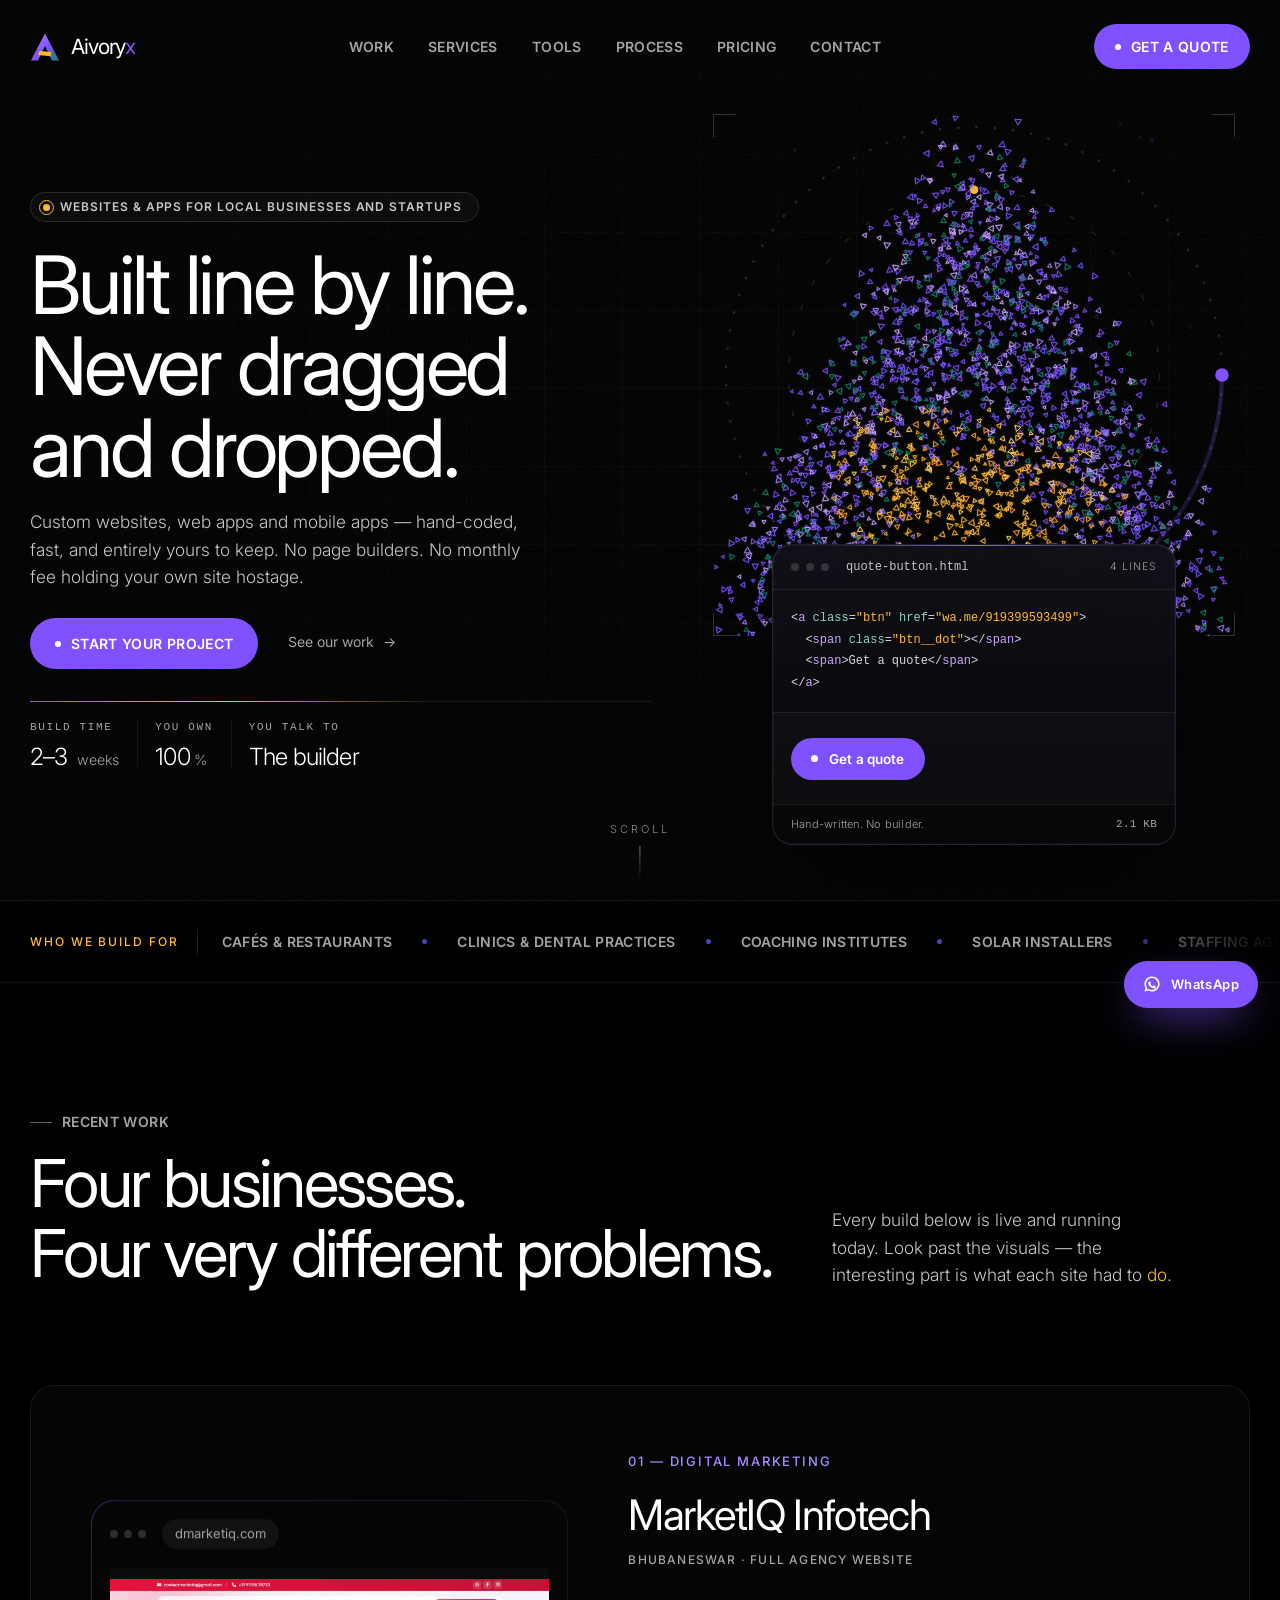
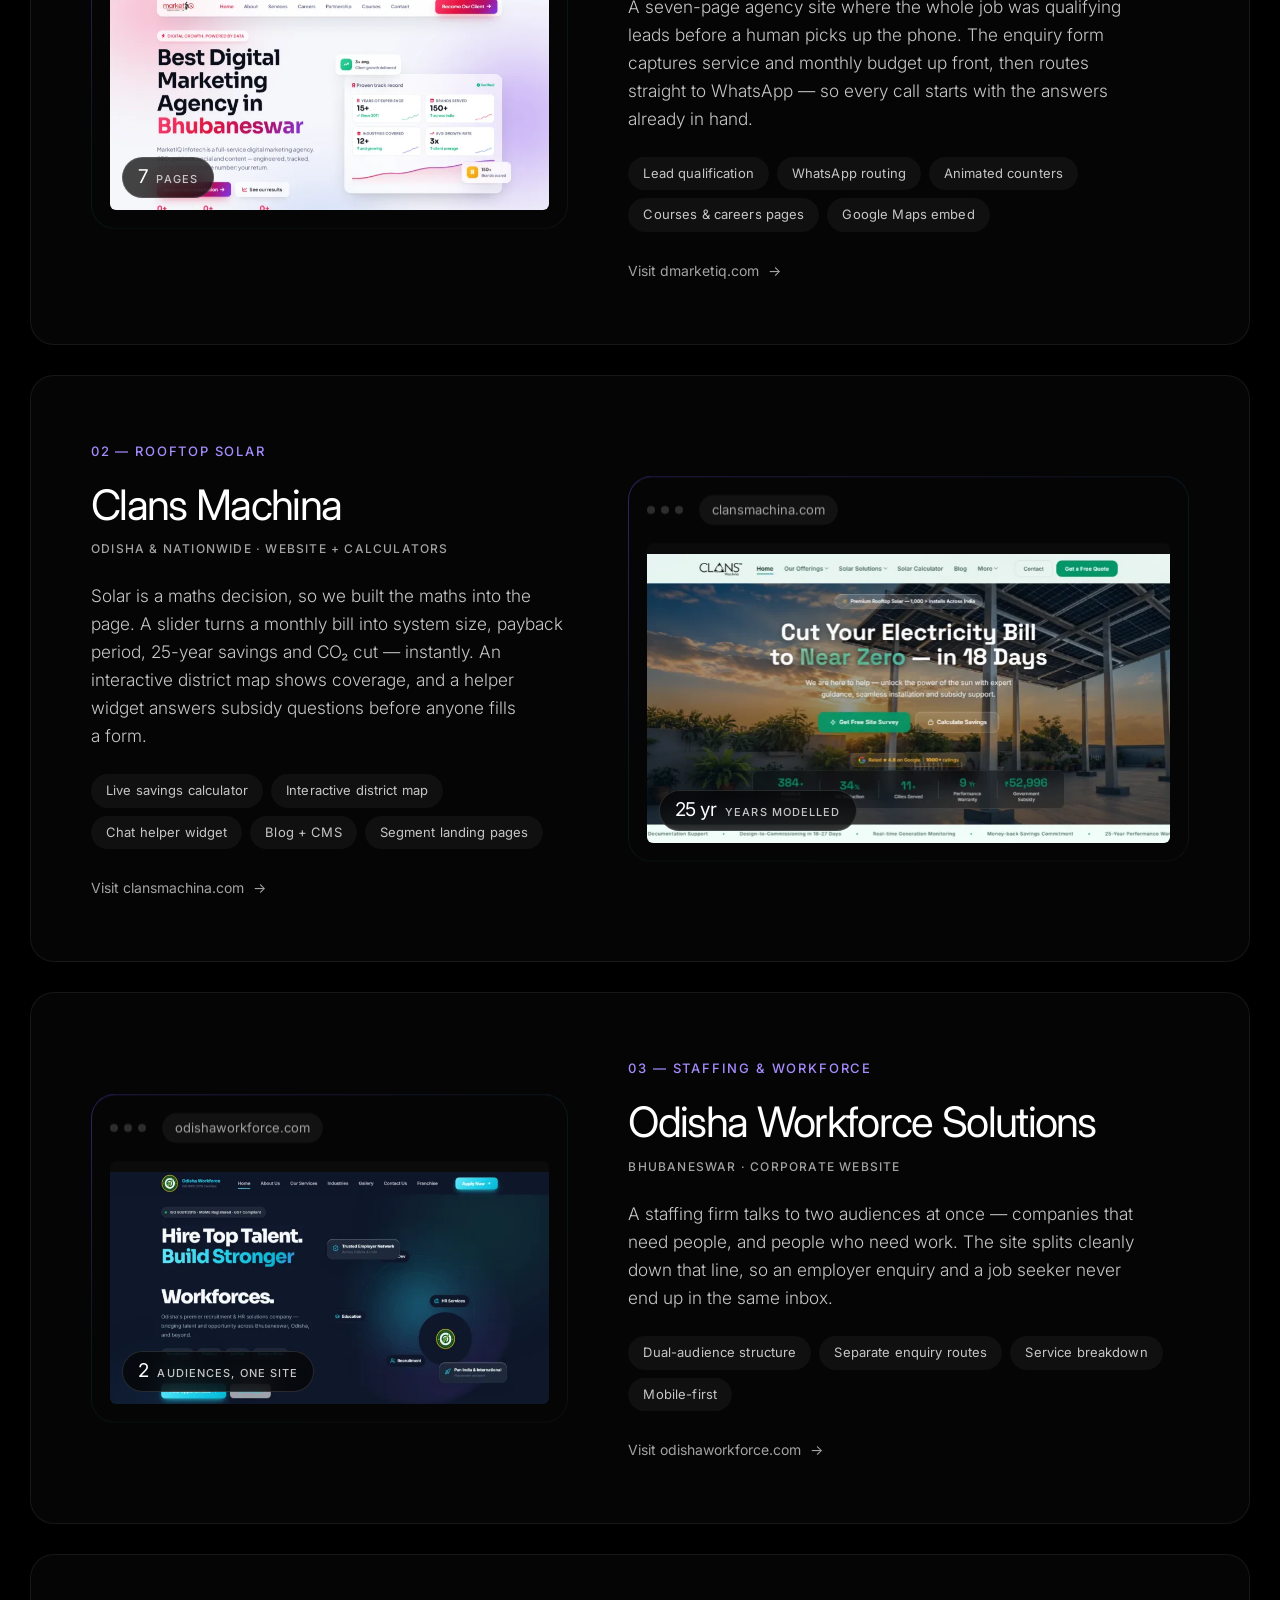
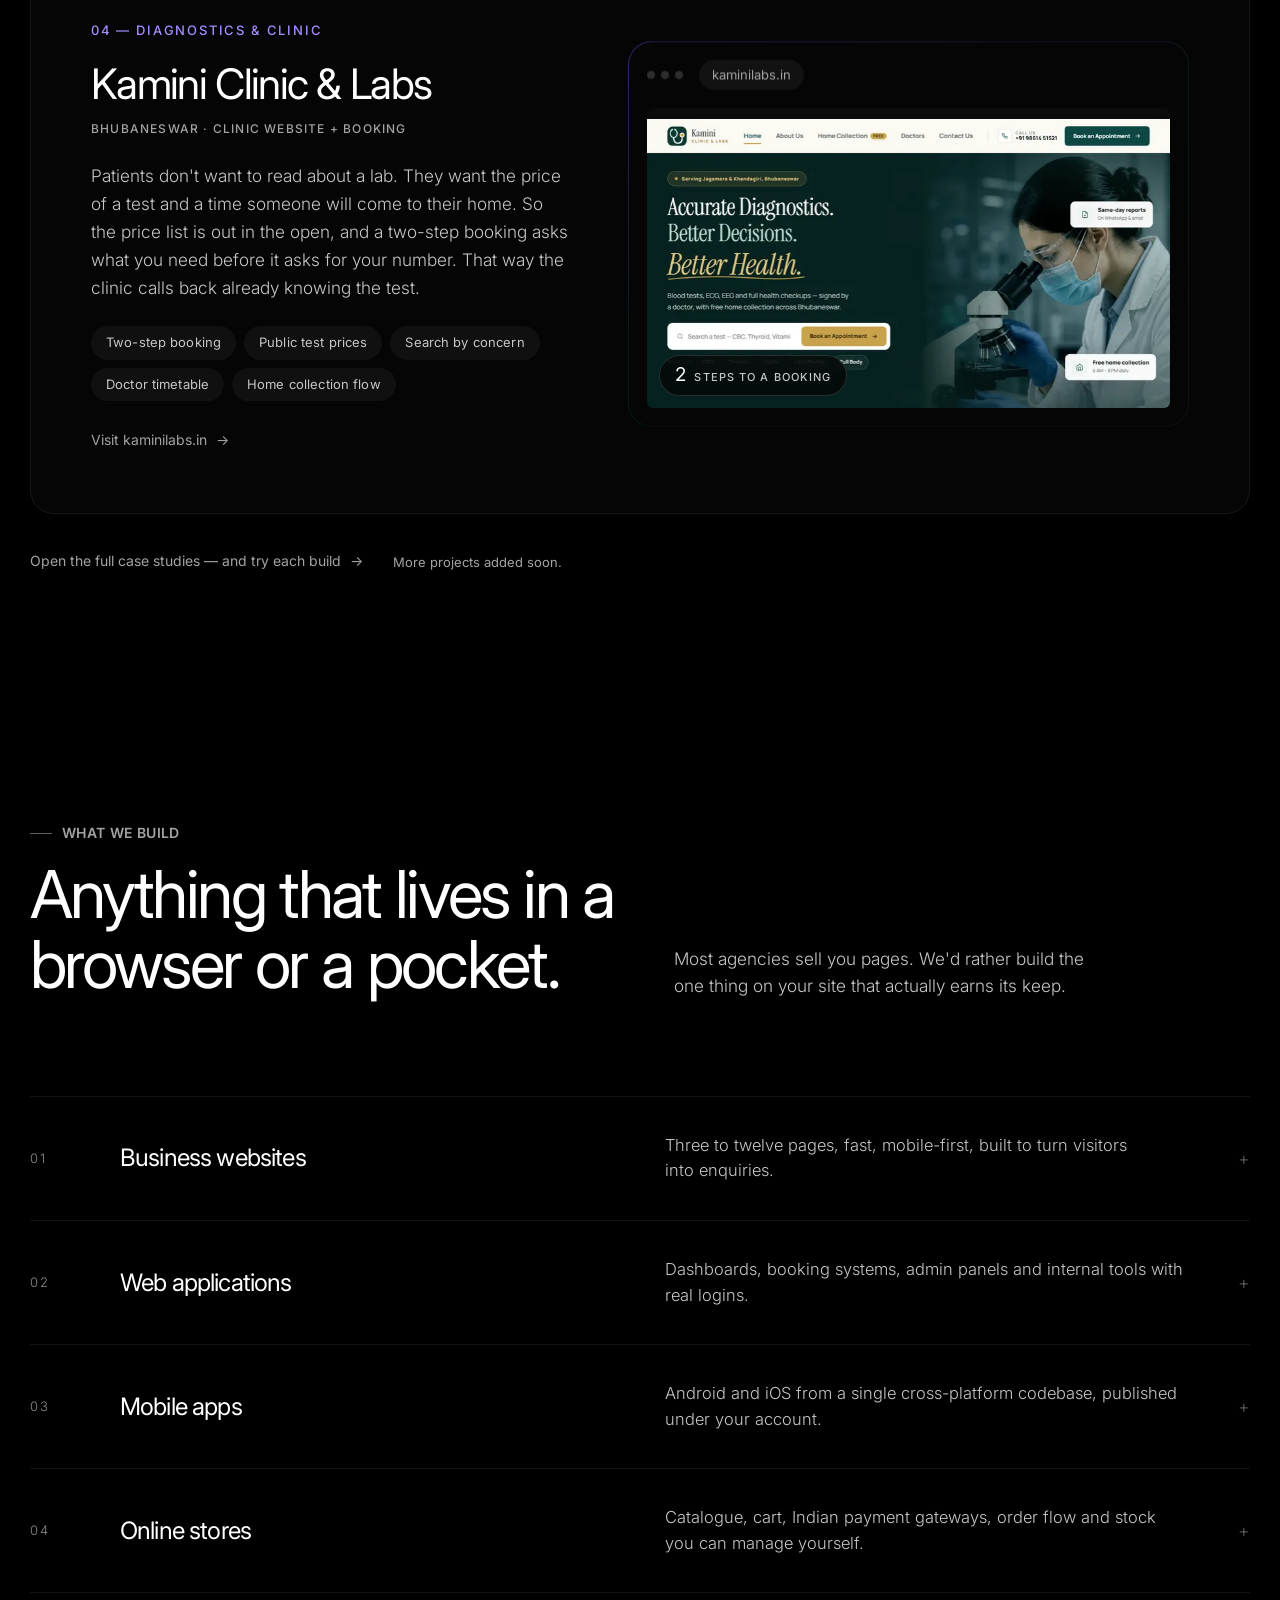
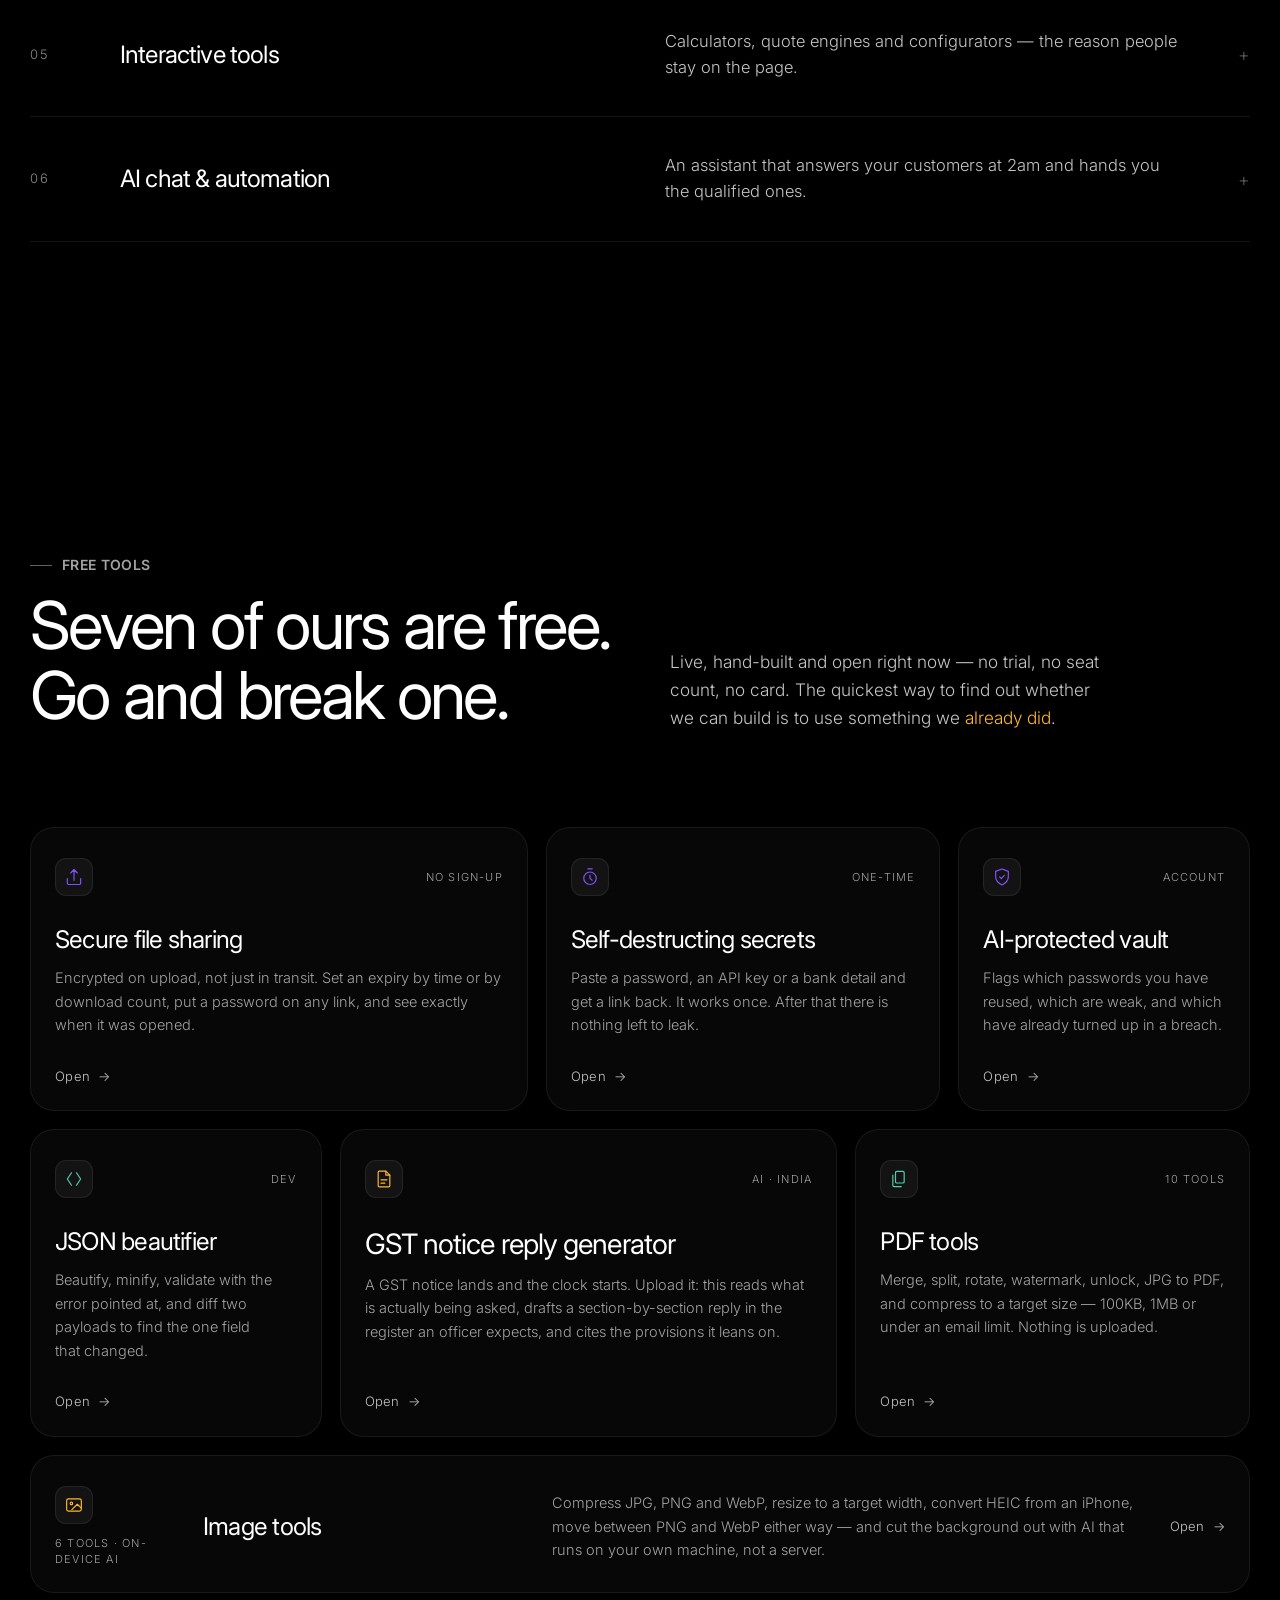
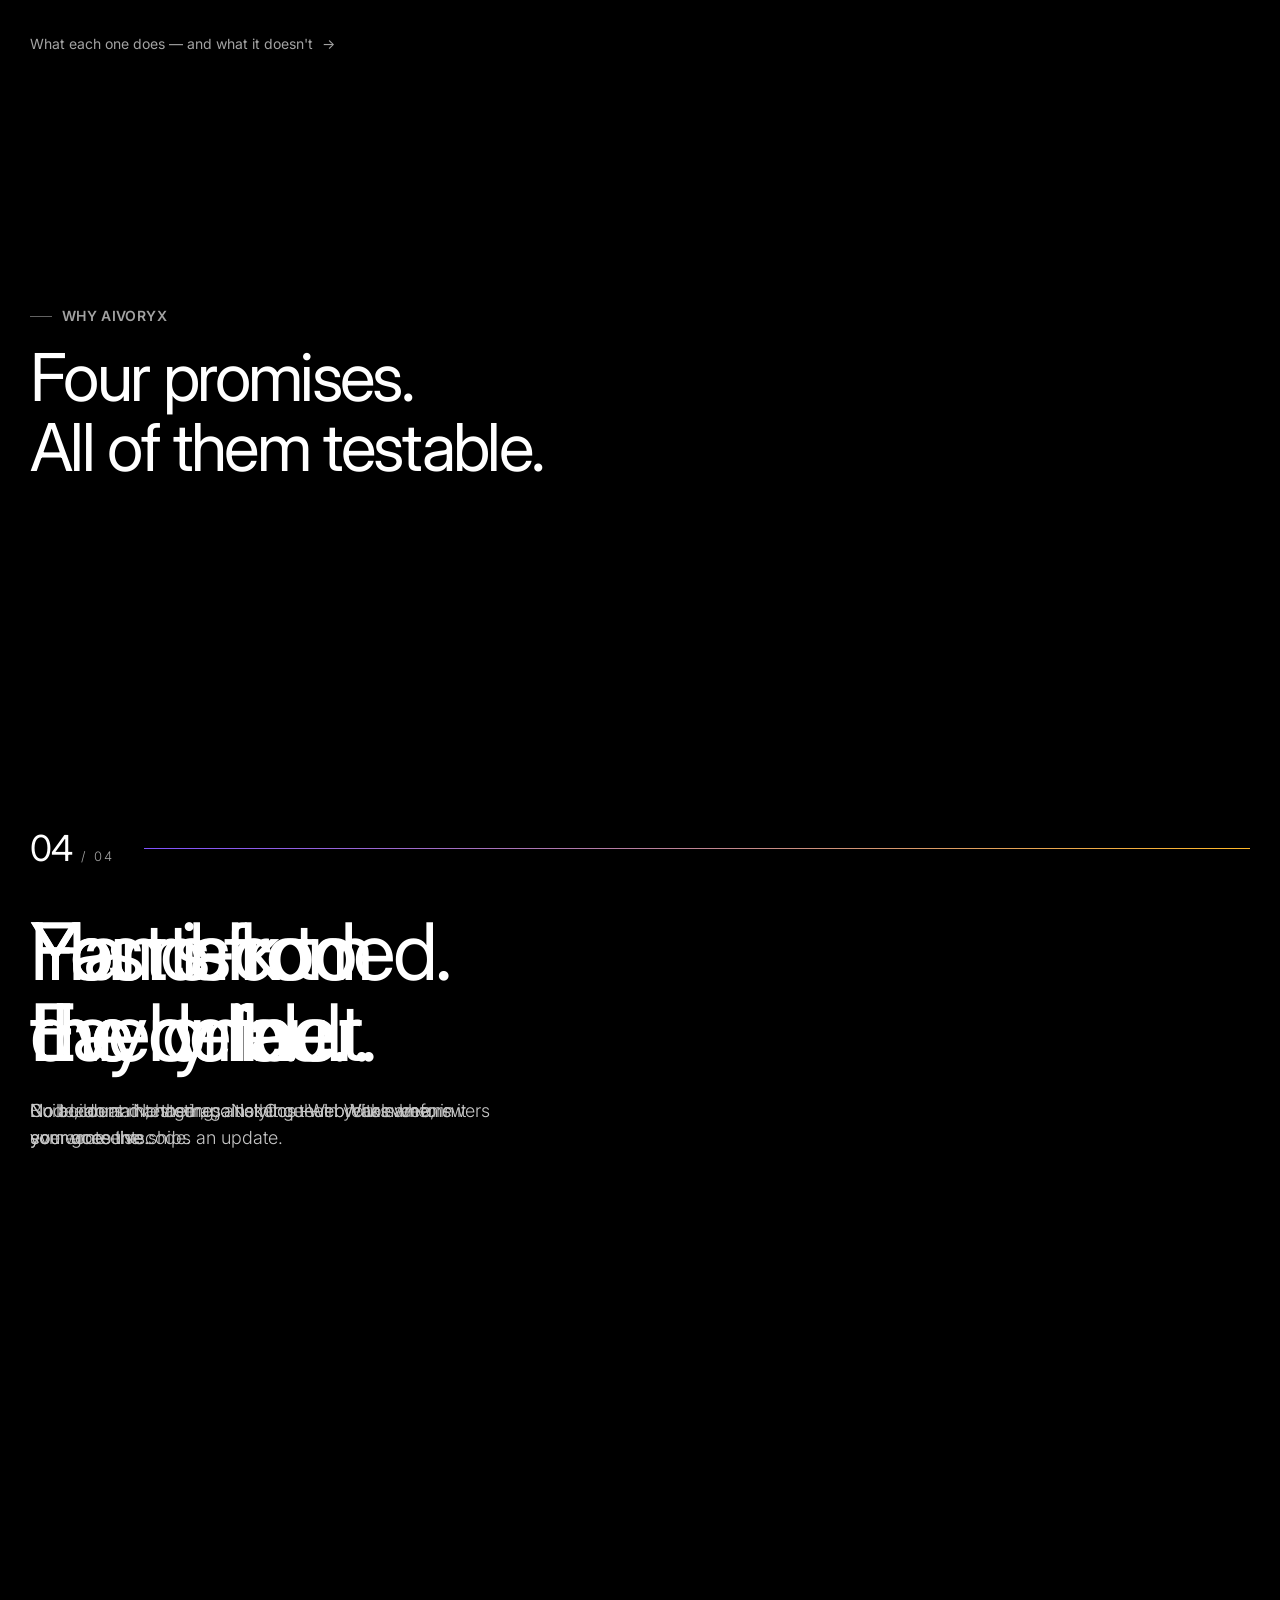
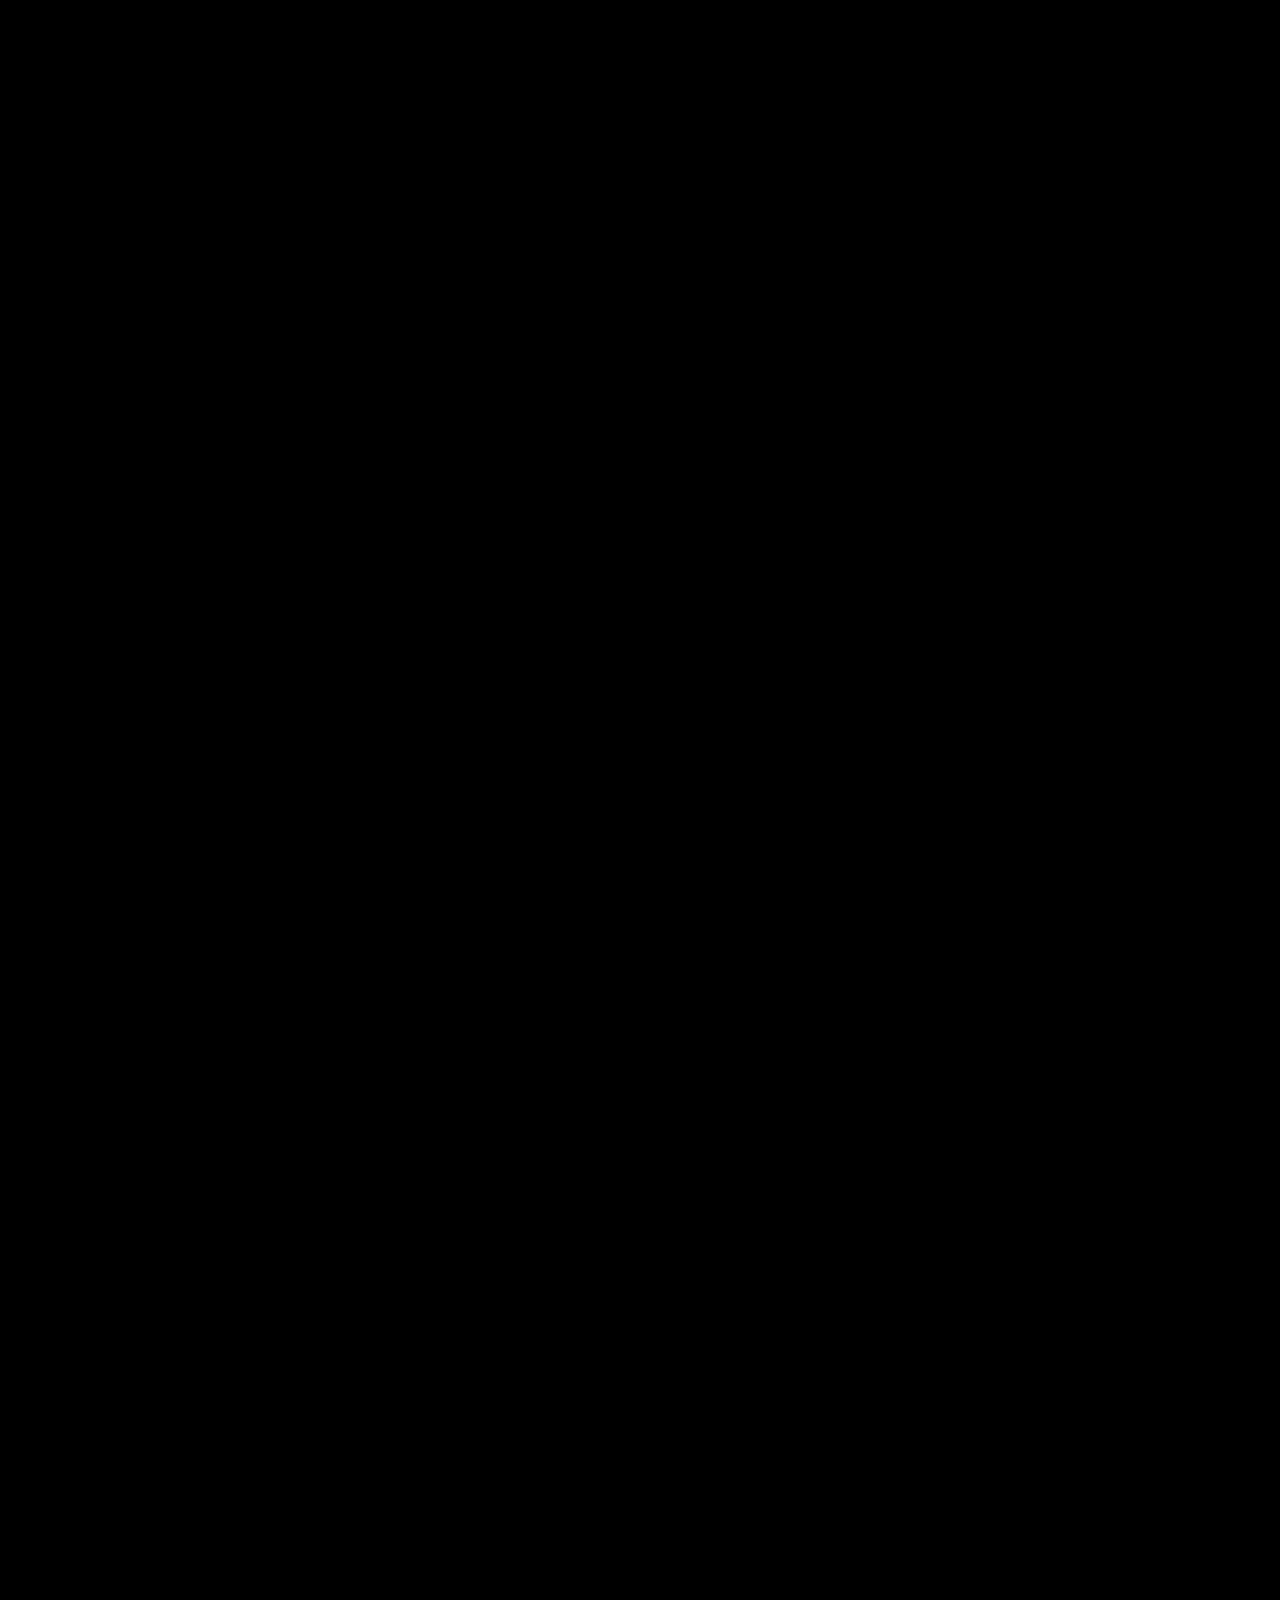
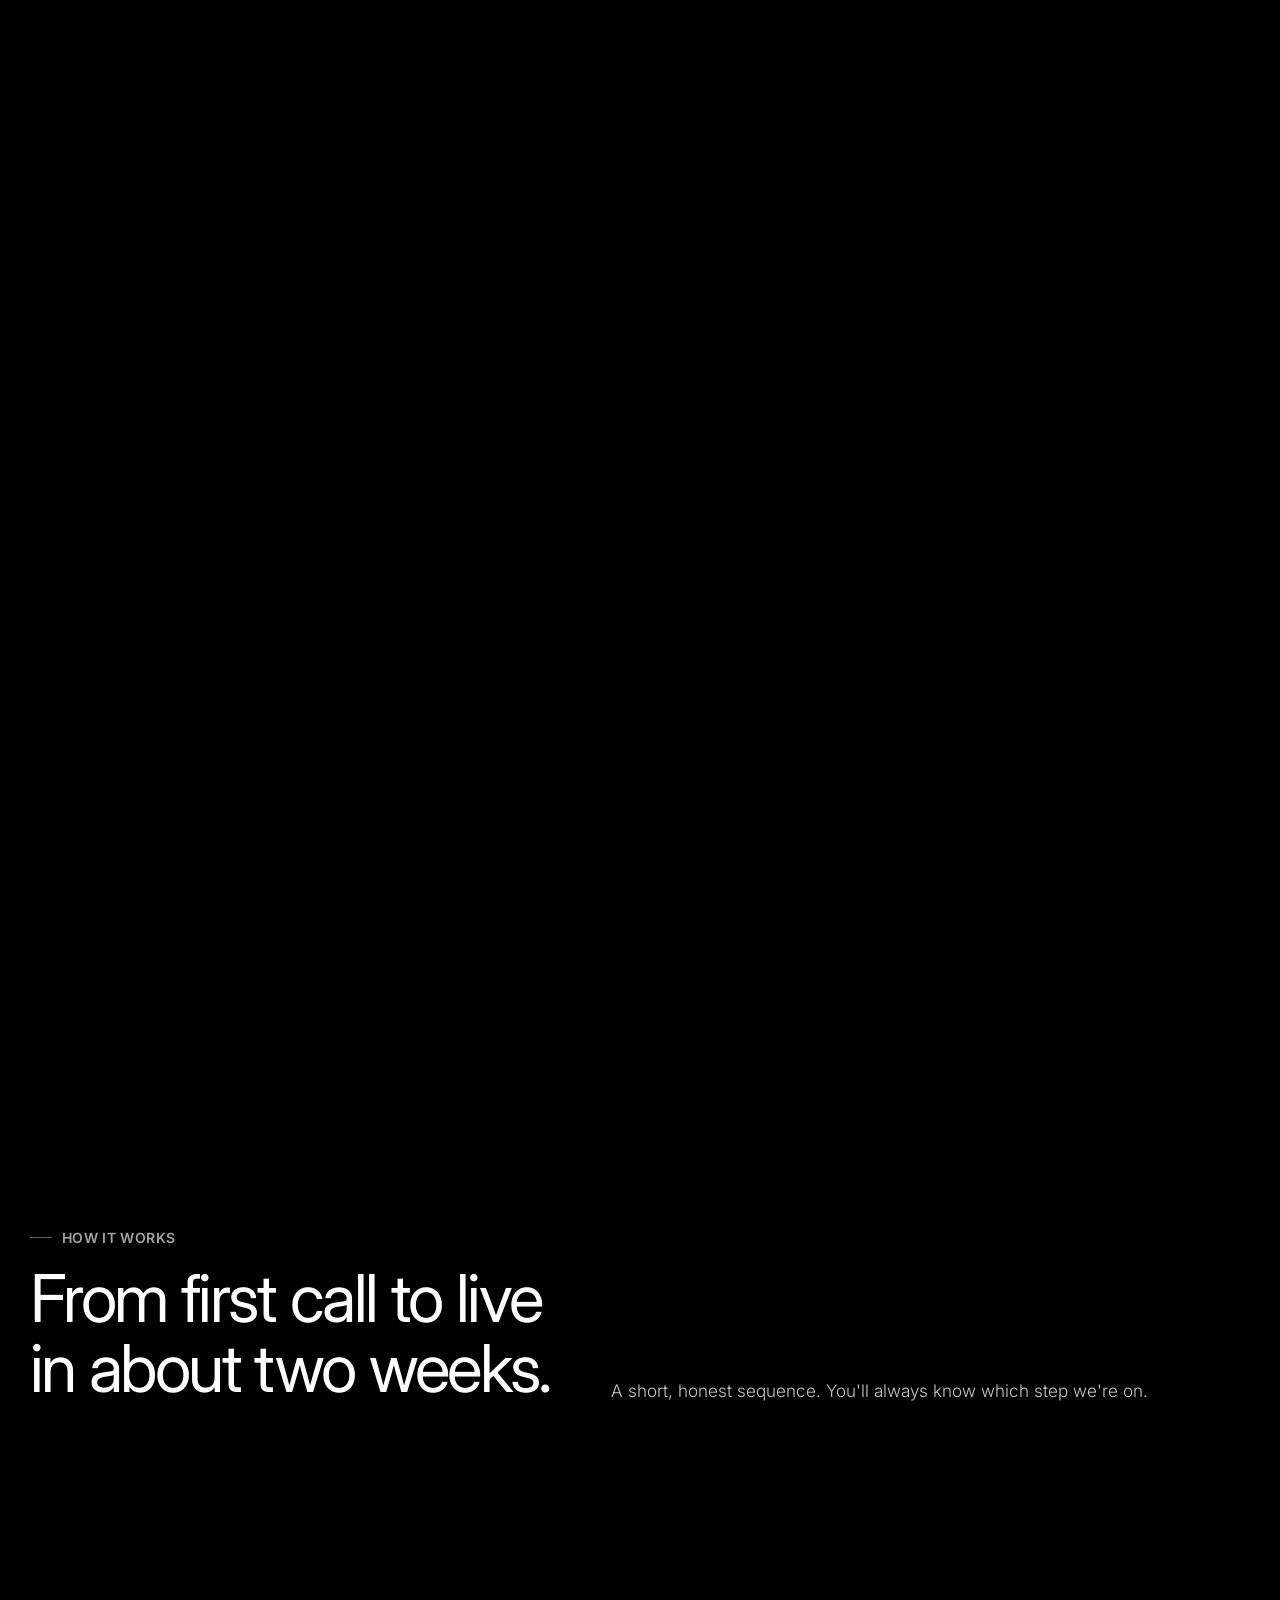
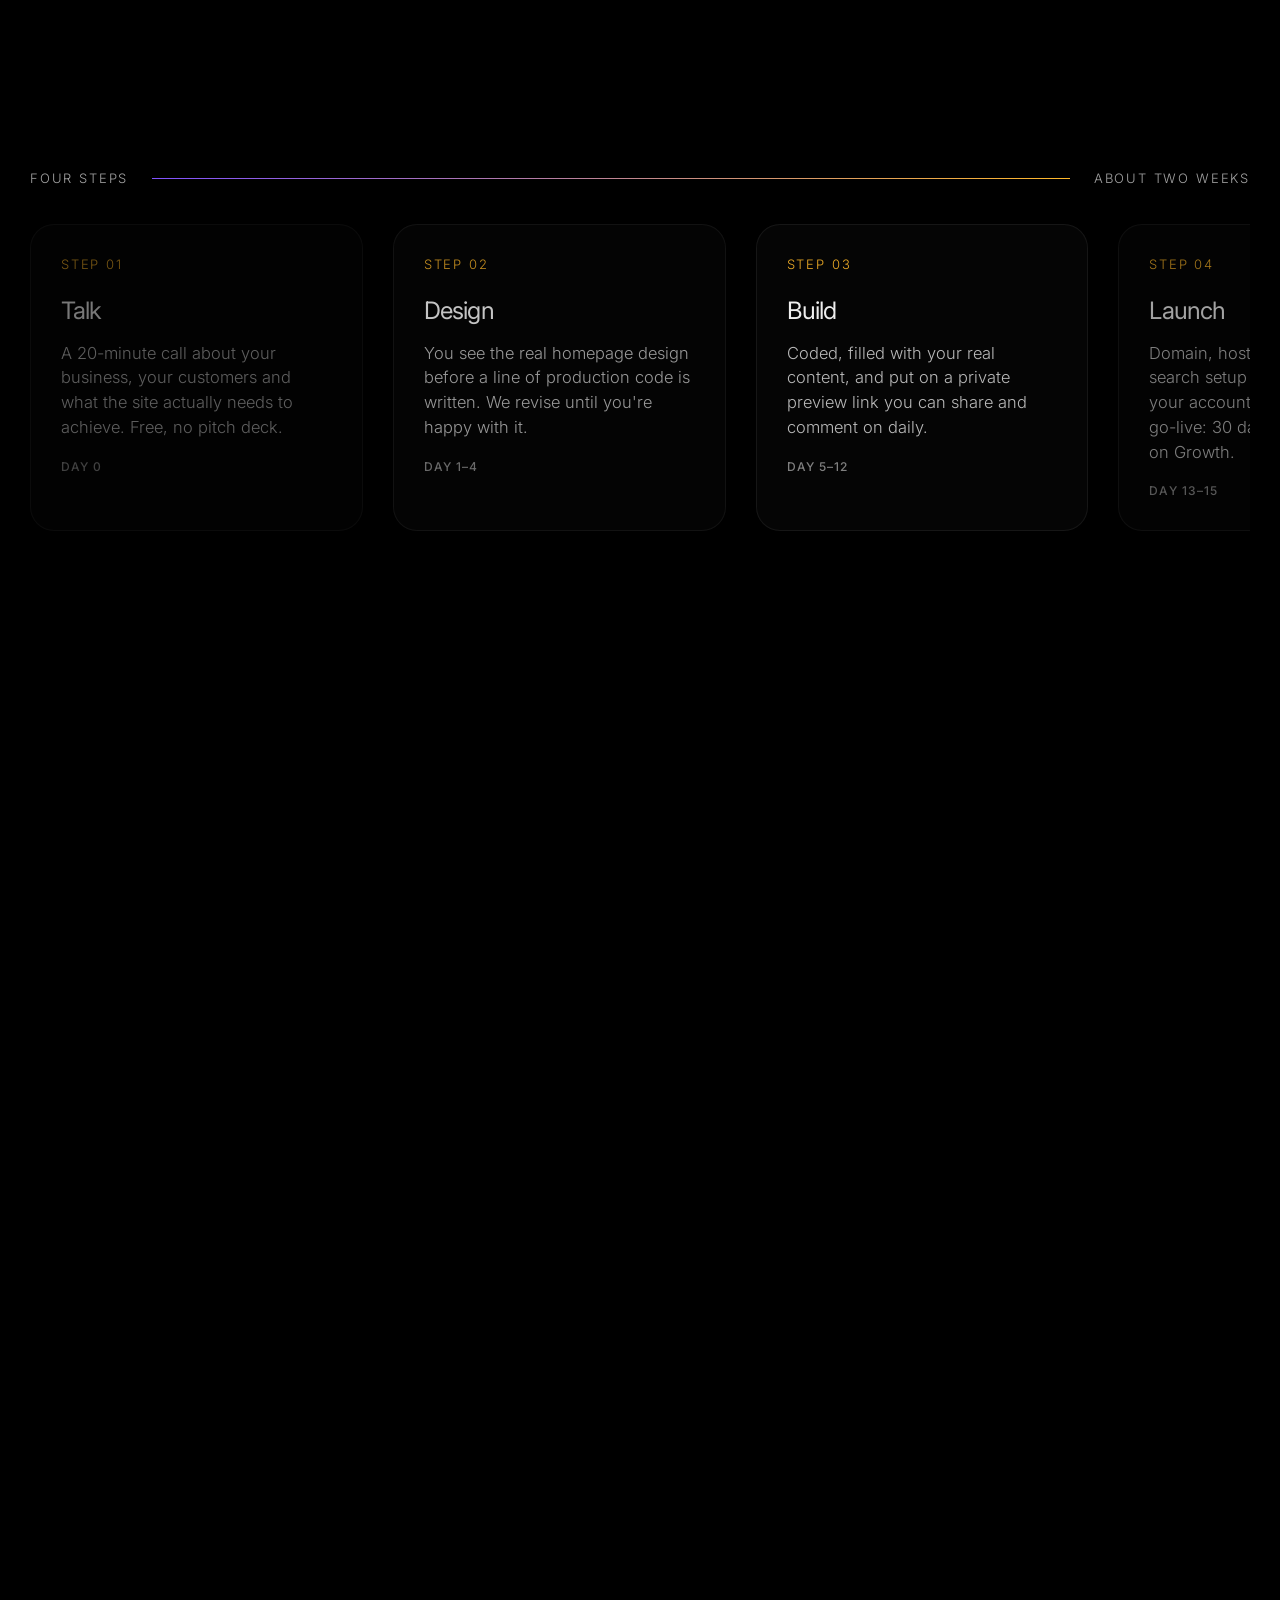
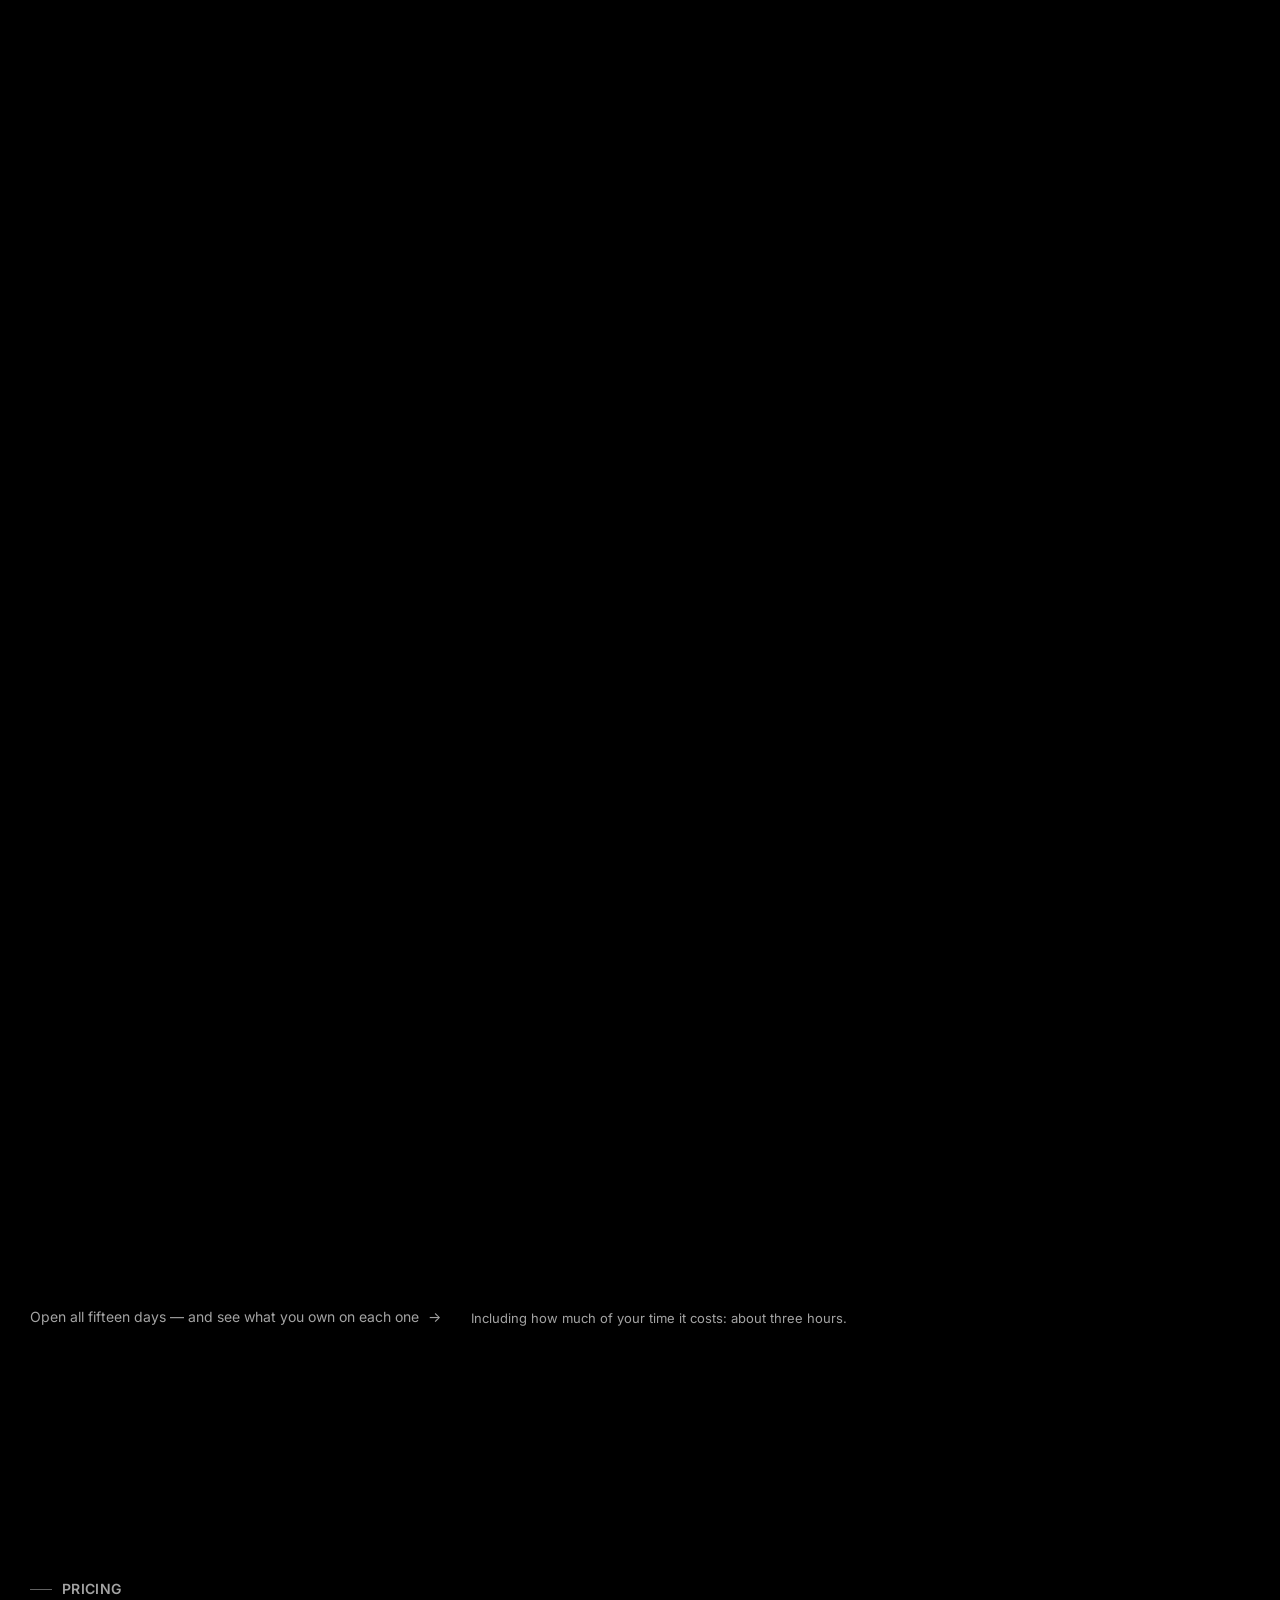
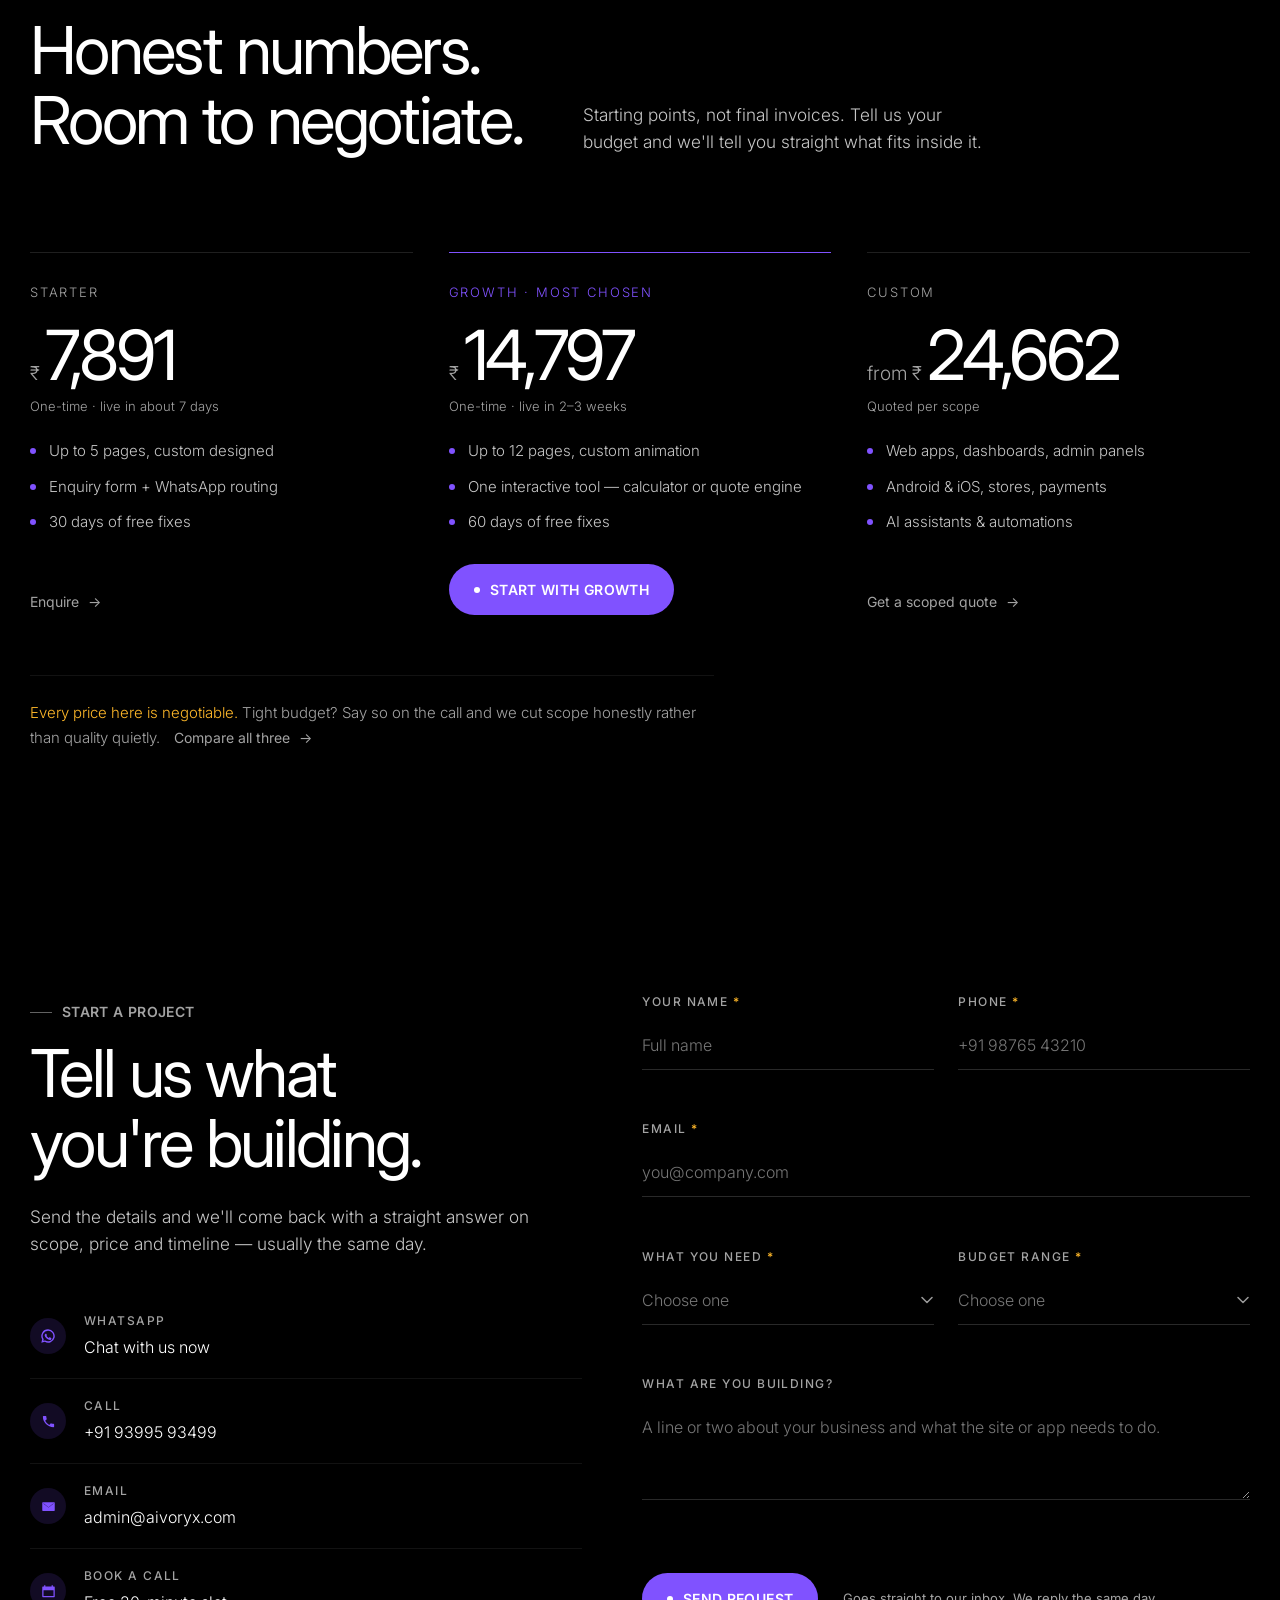
==== commit 716f48df: "Get form submissions past BigRock's bot challenge BigRock answers .php requests without its humans_N" ====
--- a/index.html
+++ b/index.html
@@ -943,7 +943,7 @@
 <script src="assets/js/contact.js?v=20261024c" defer></script>
 <script src="assets/js/nav.js?v=20261024c" defer></script>
 <script src="assets/js/reveal.js?v=20261024c" defer></script>
-<script src="assets/js/form.js?v=20261024c" defer></script>
+<script src="assets/js/form.js?v=20261109a" defer></script>
 <script src="assets/js/constellation.js?v=20261024c" defer></script>
 <script src="assets/js/hero.js?v=20261024c" defer></script>
 <script src="assets/js/build.js?v=20261024c" defer></script>
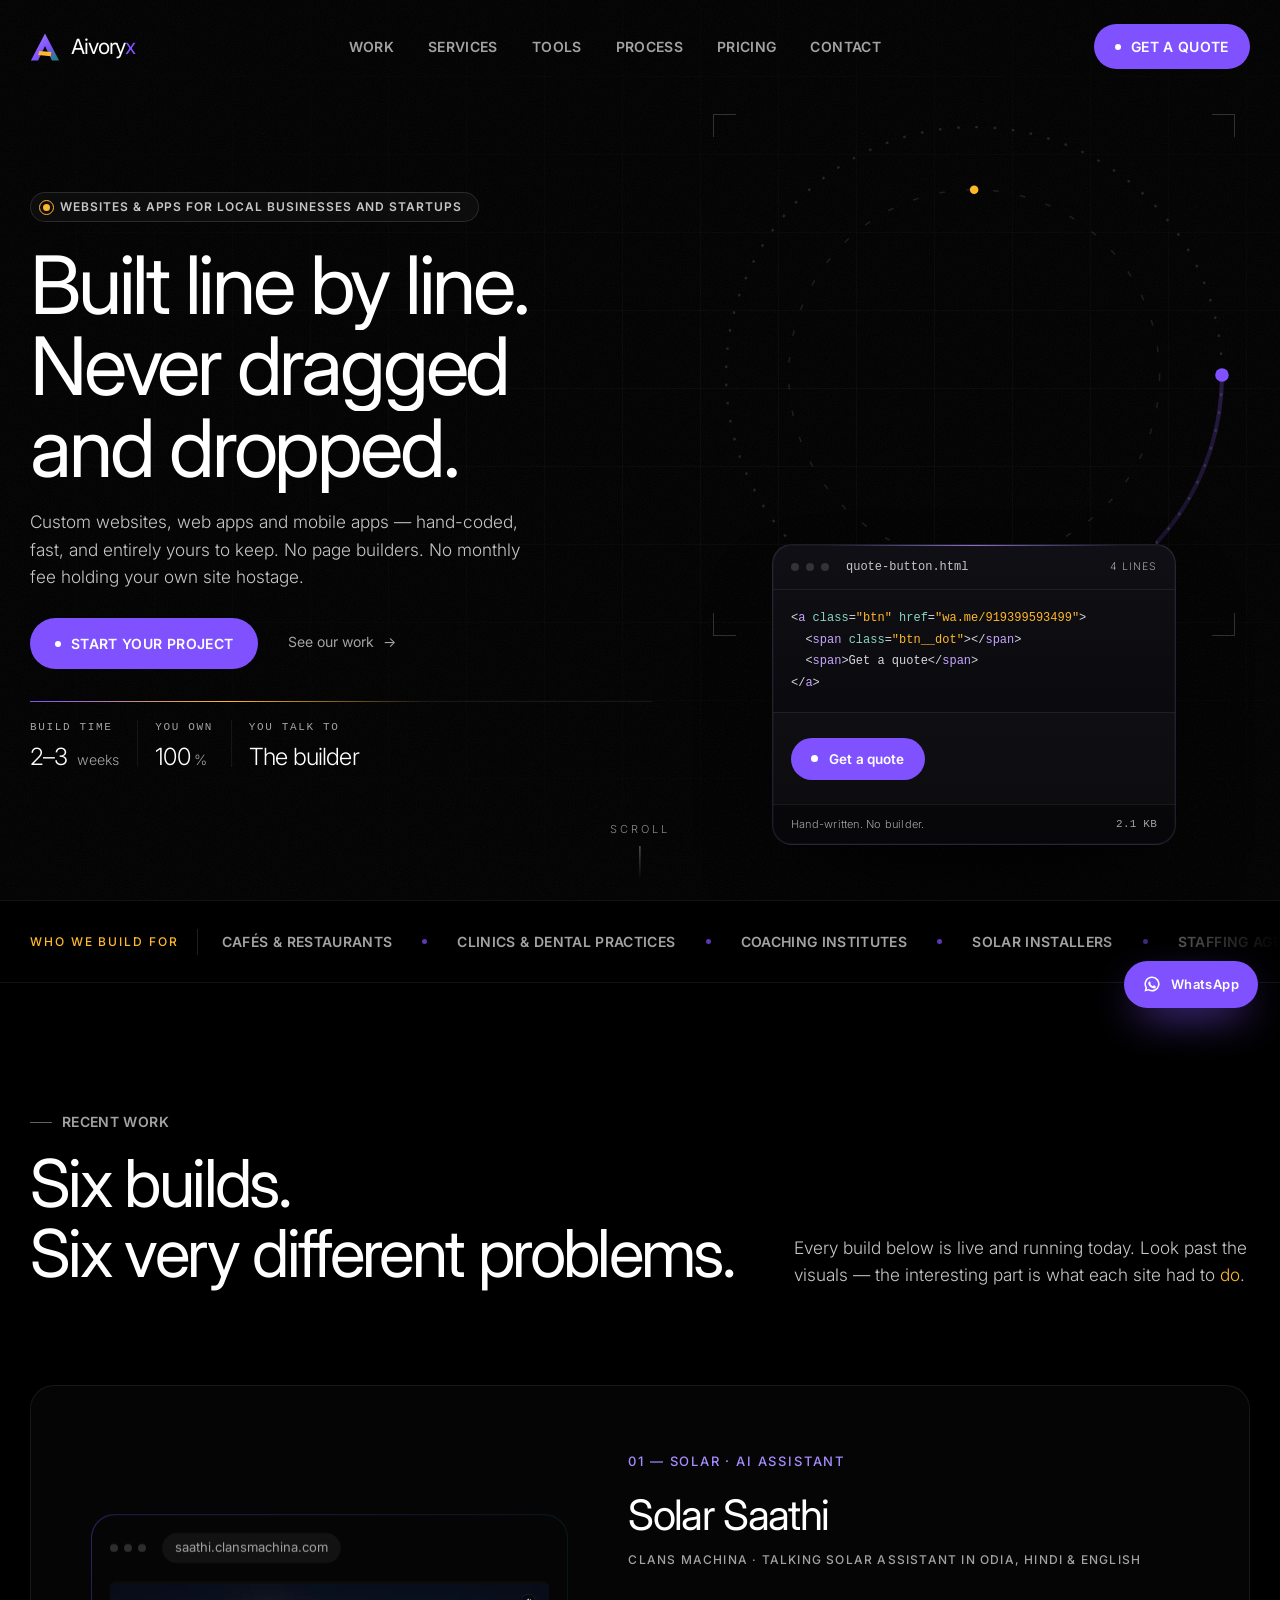
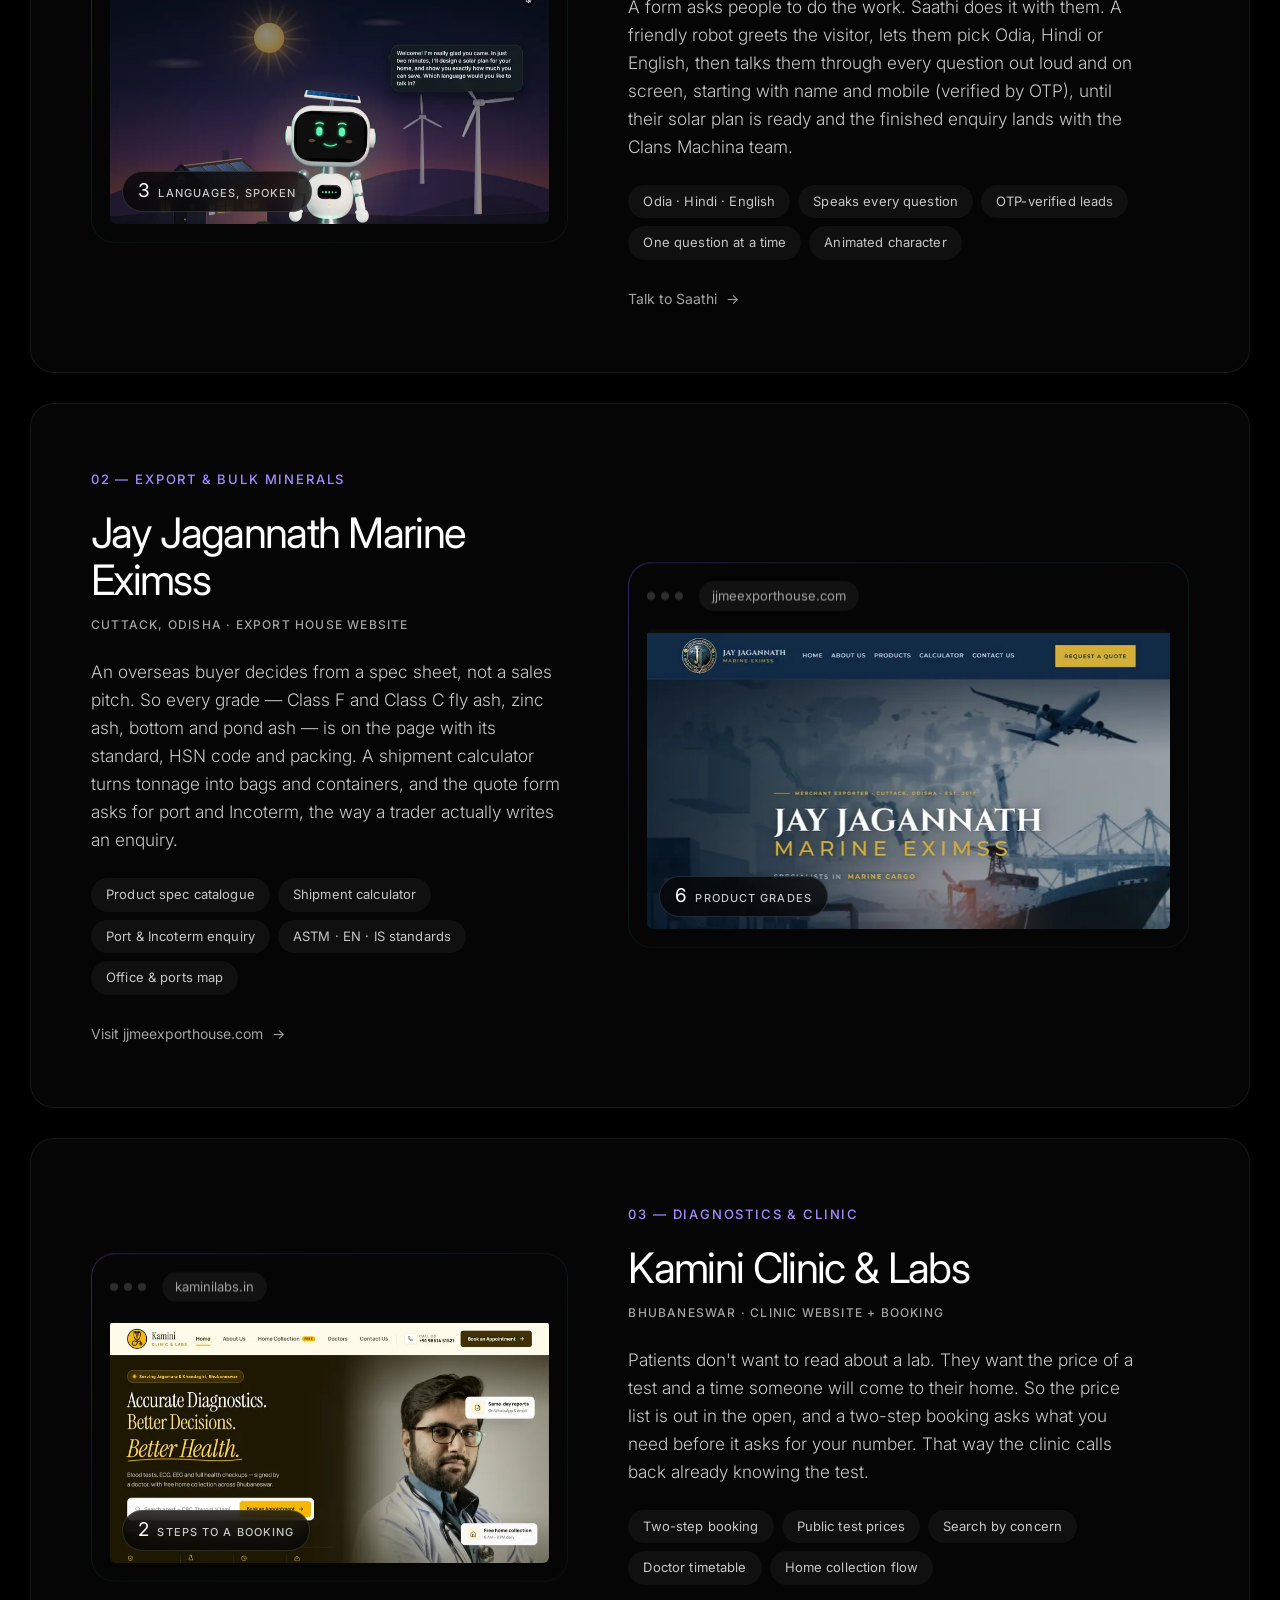
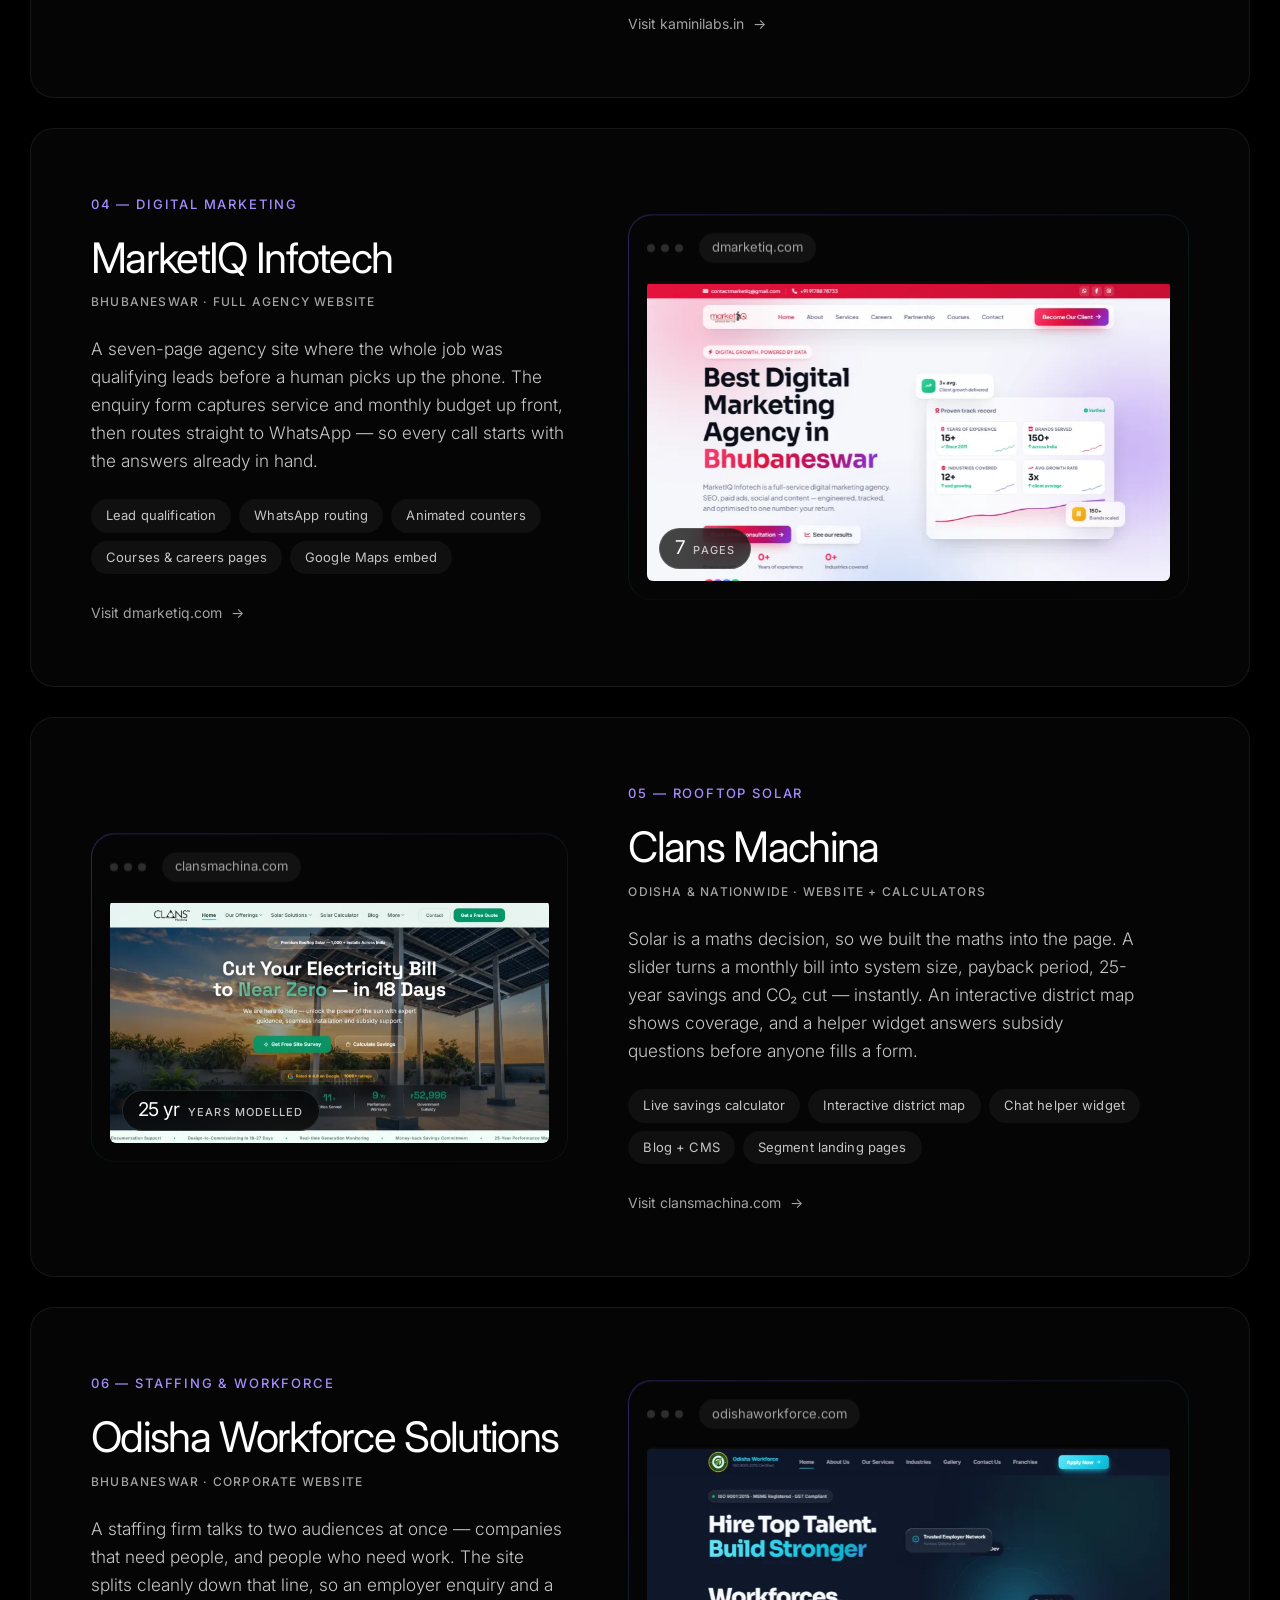
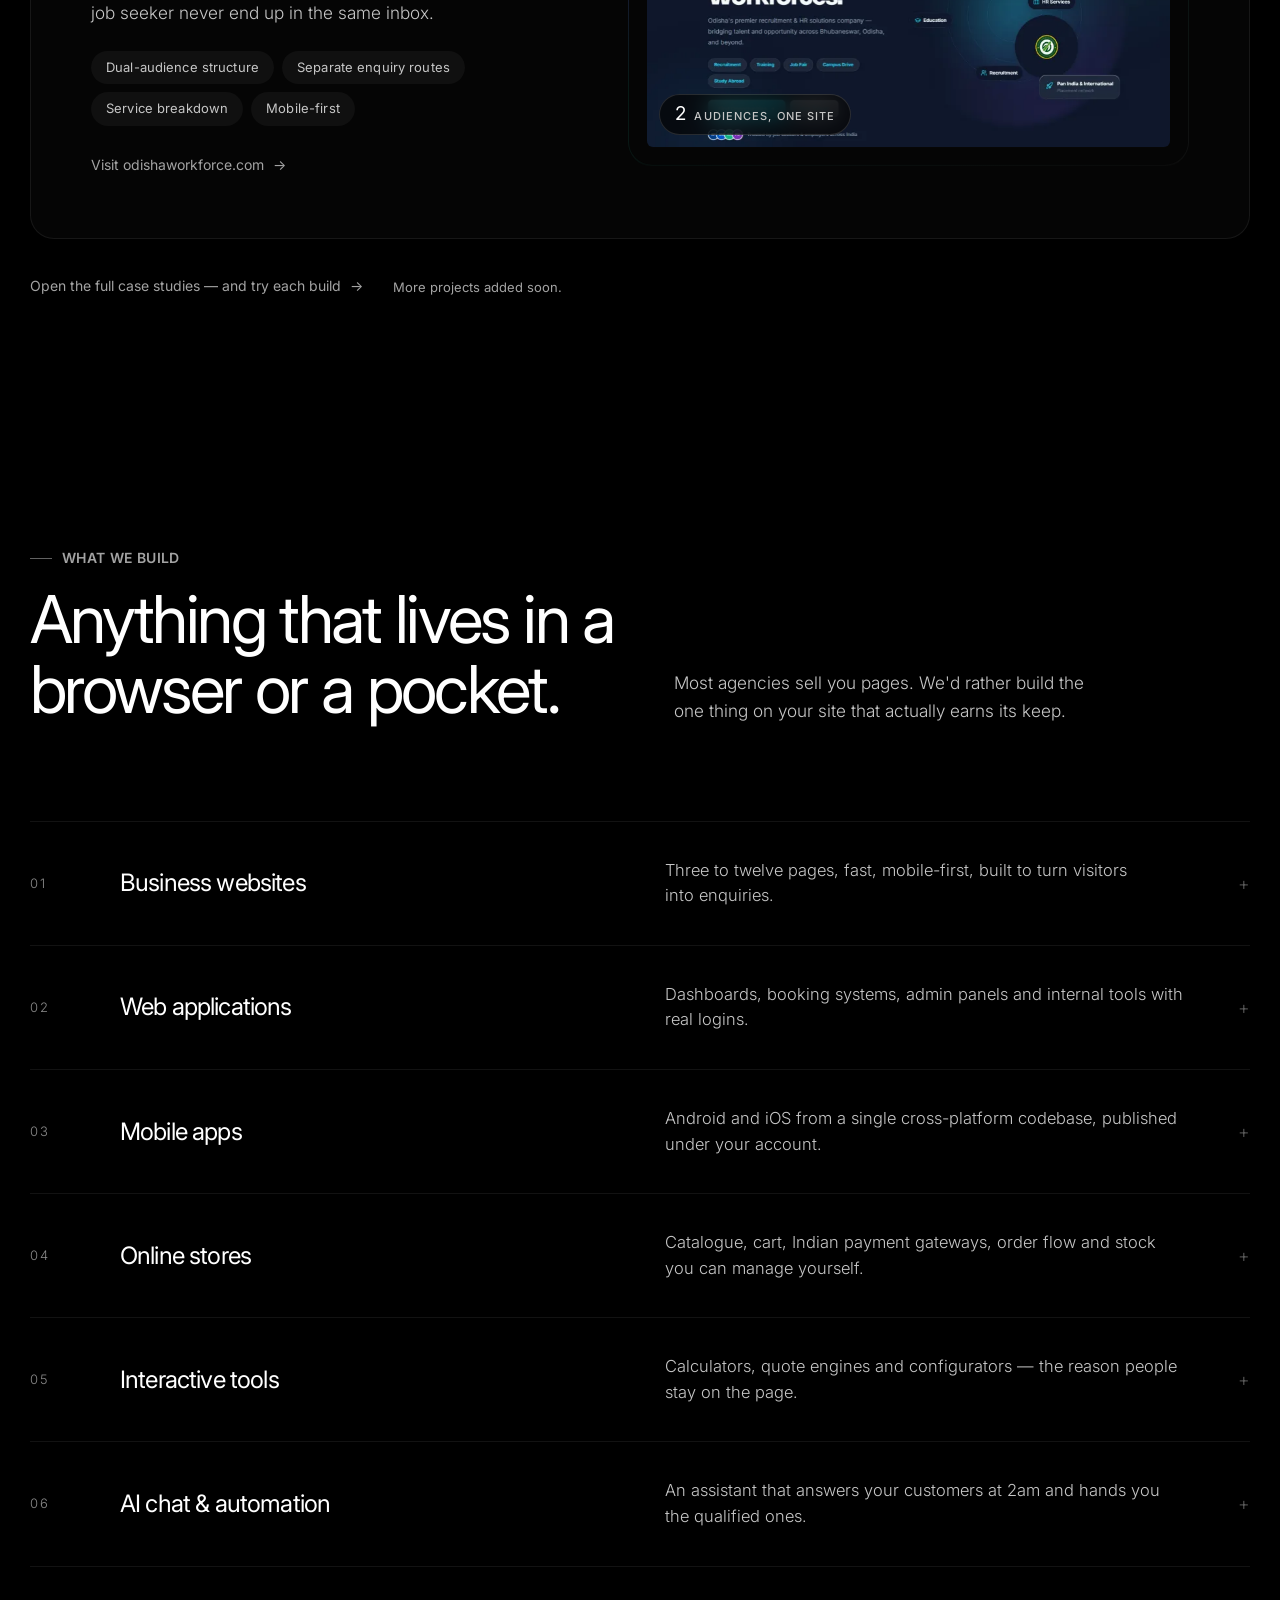
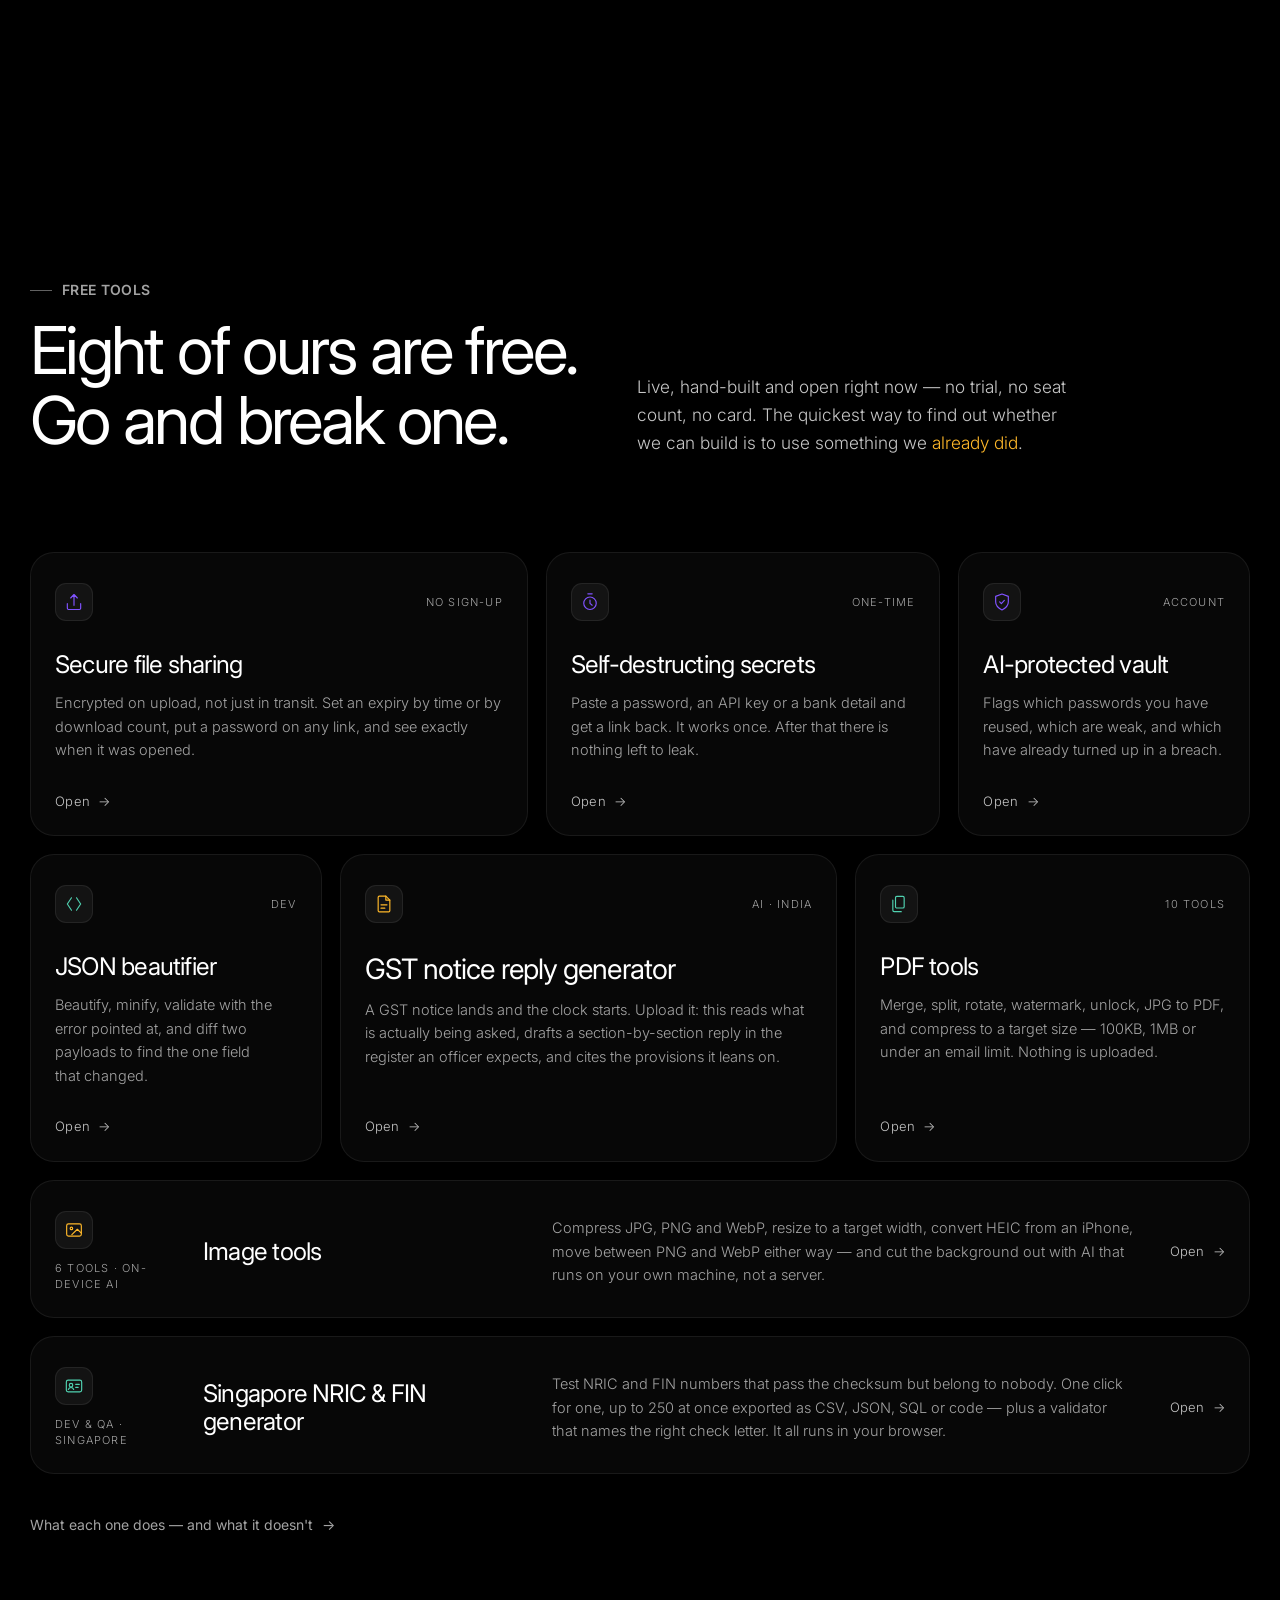
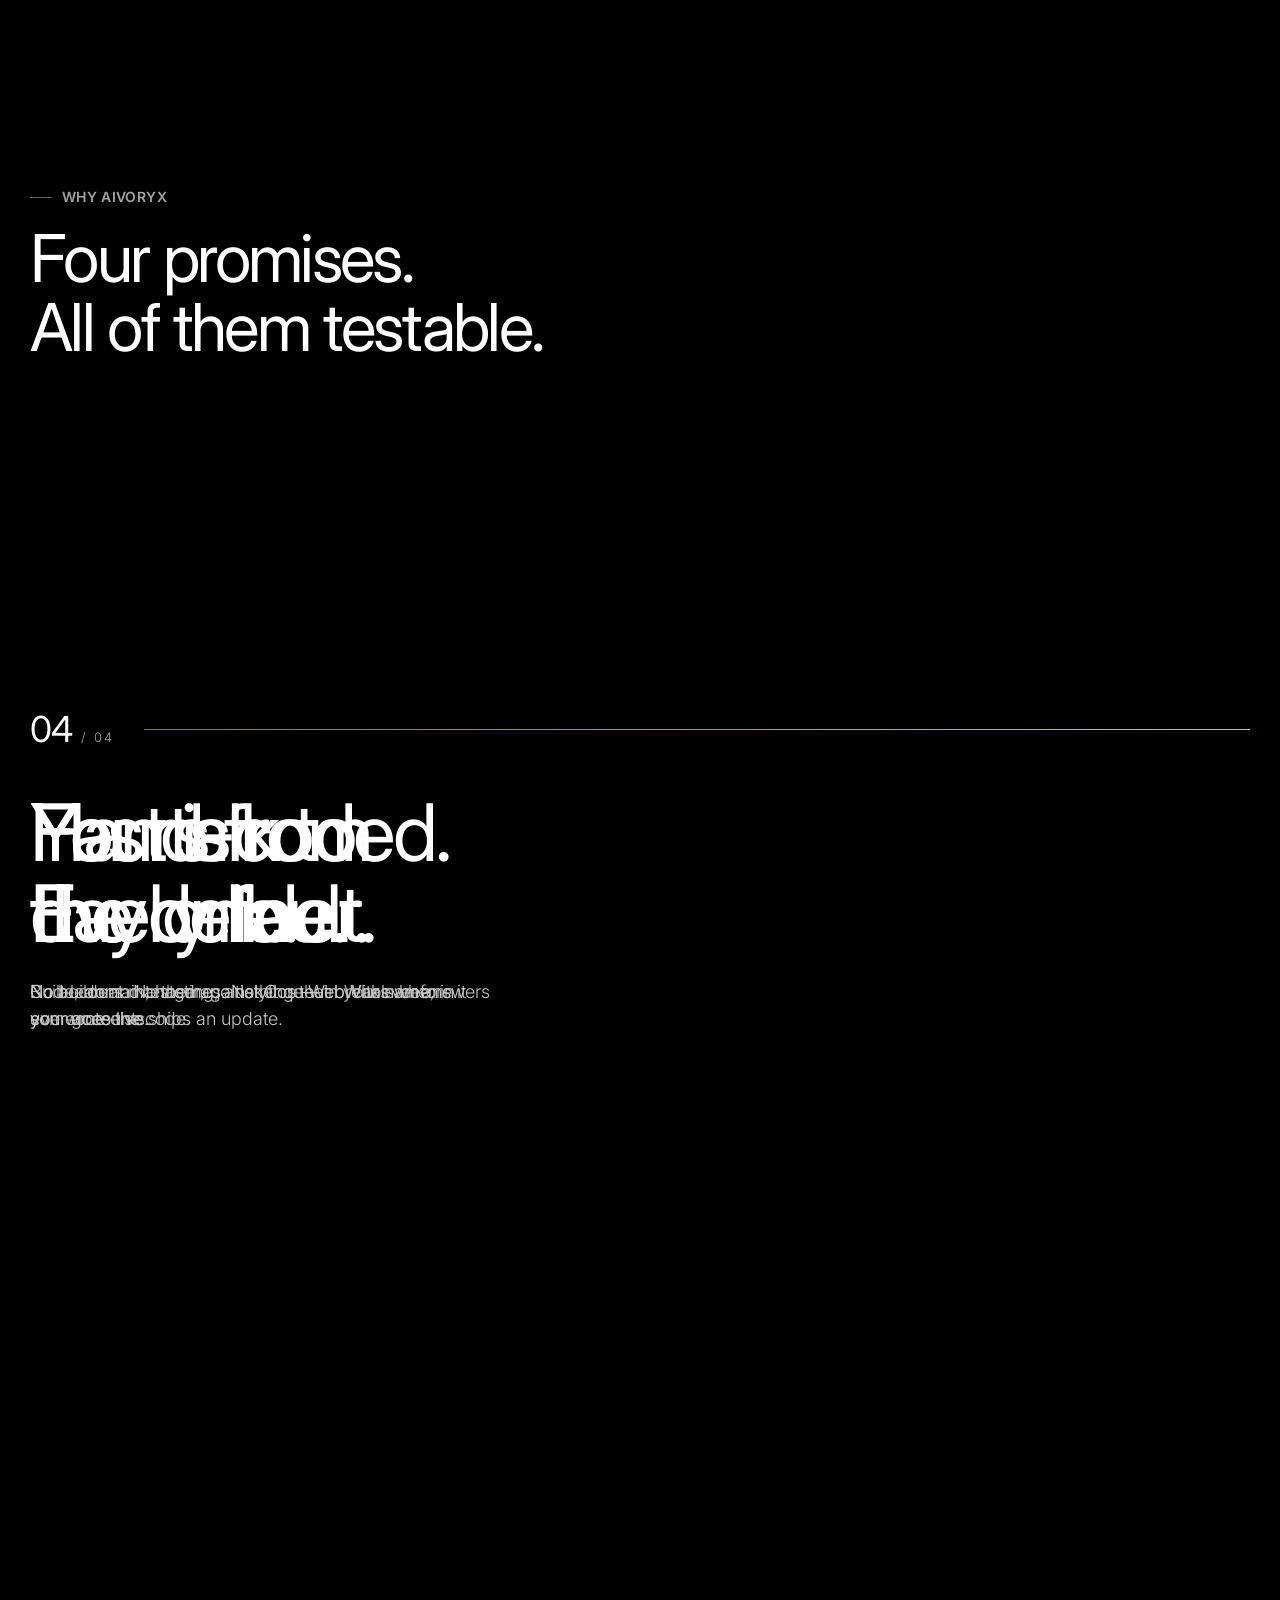
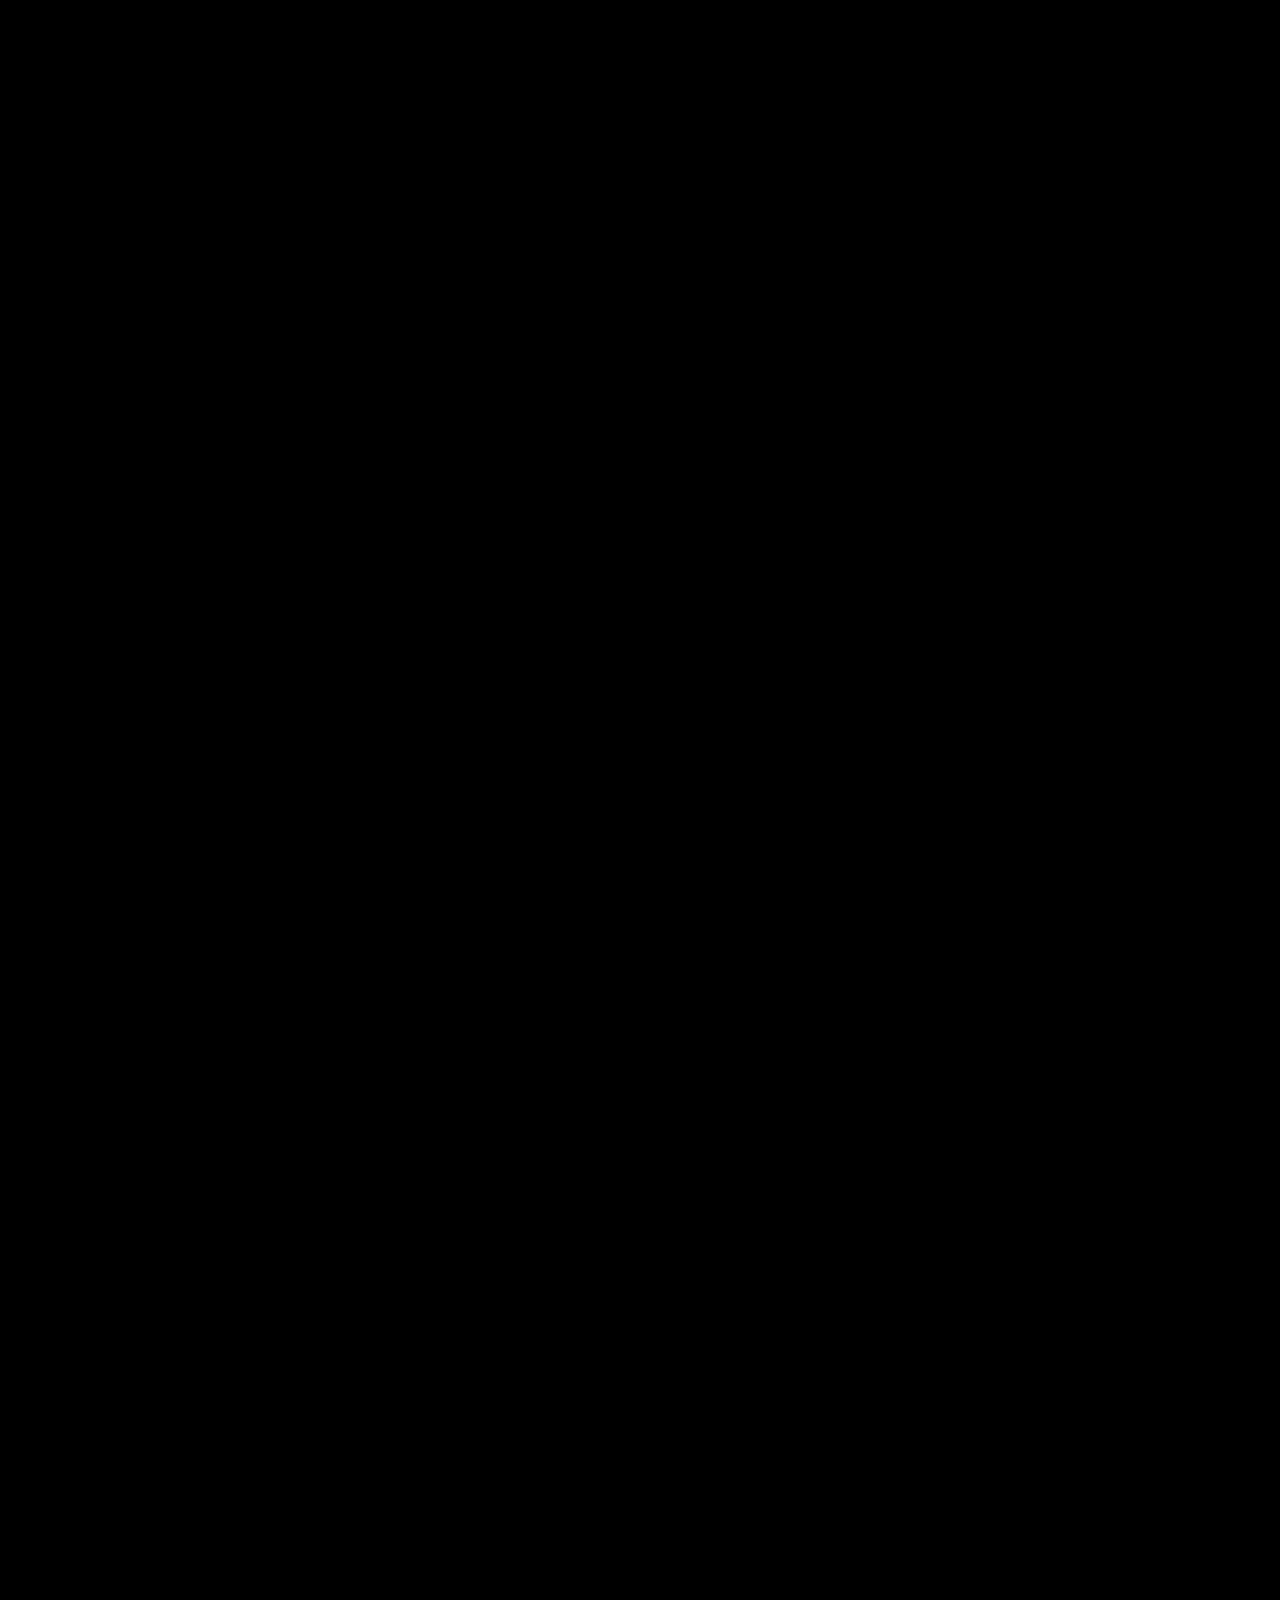
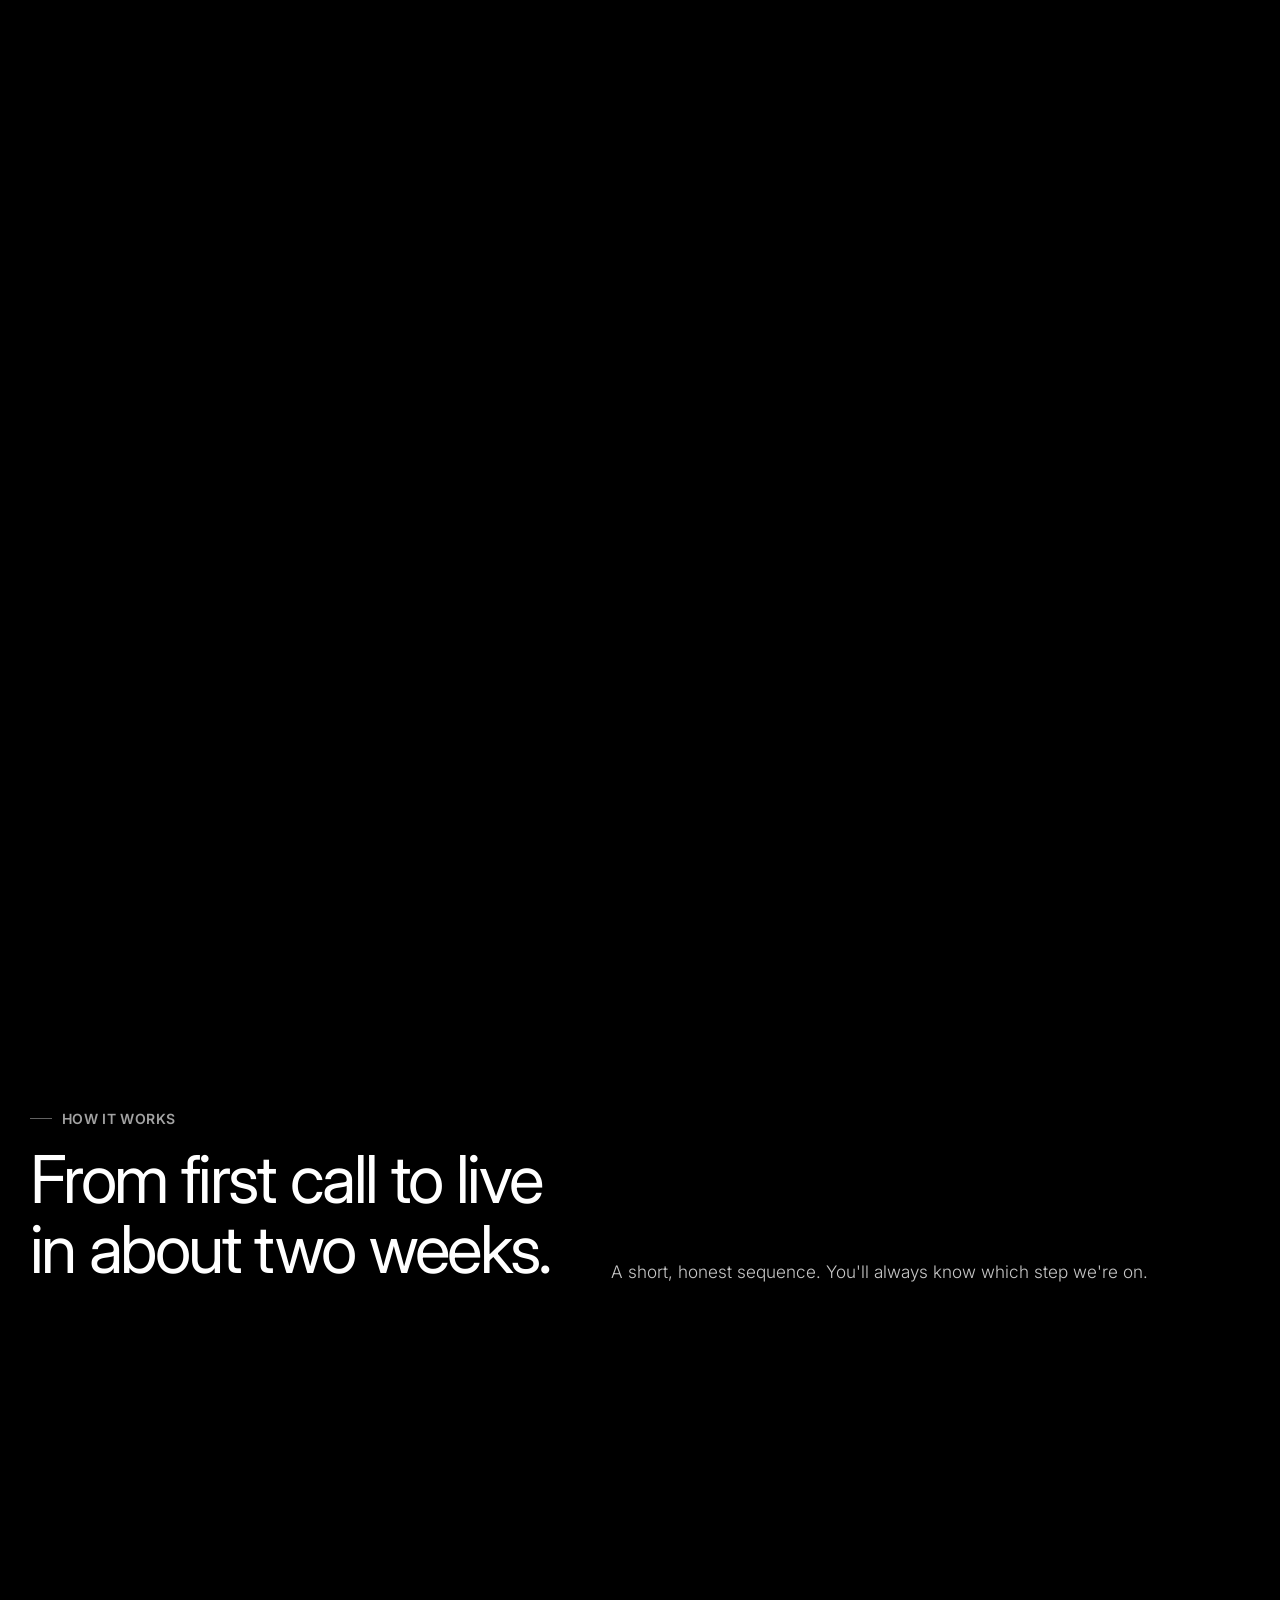
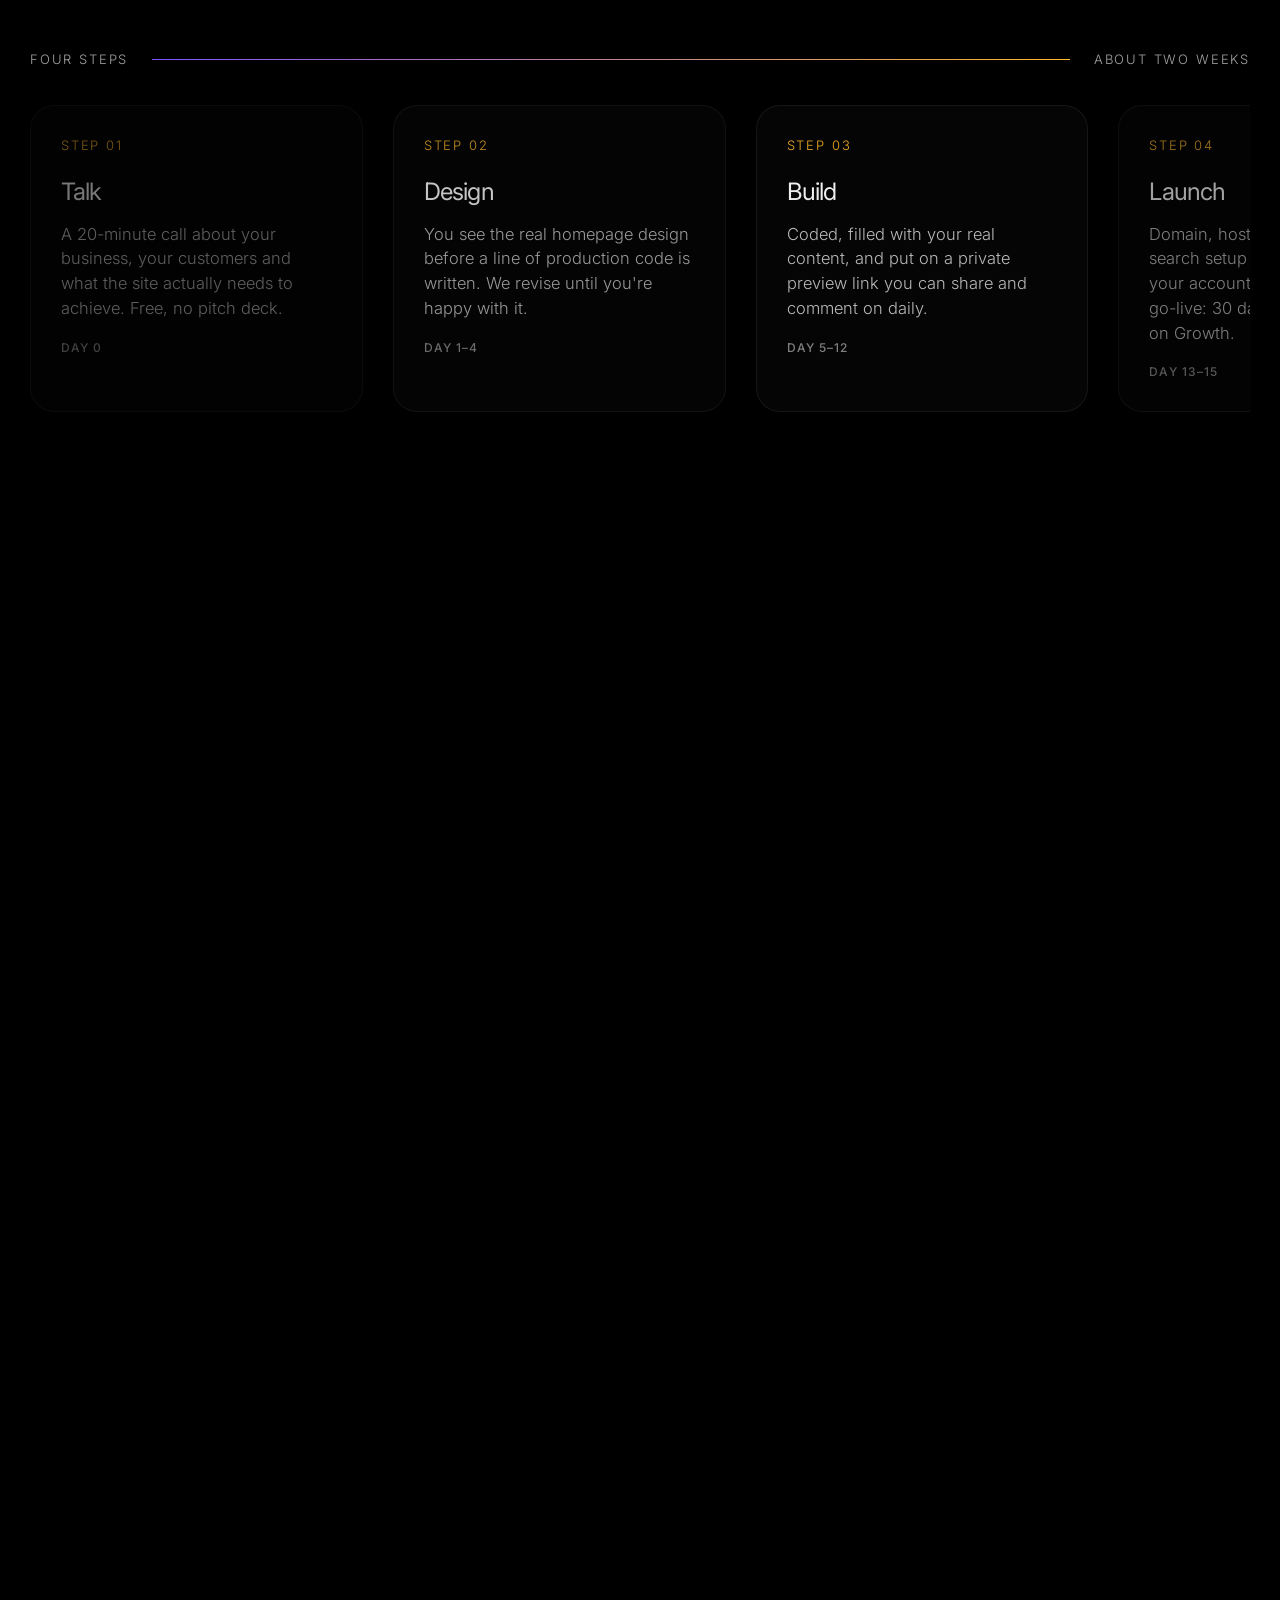
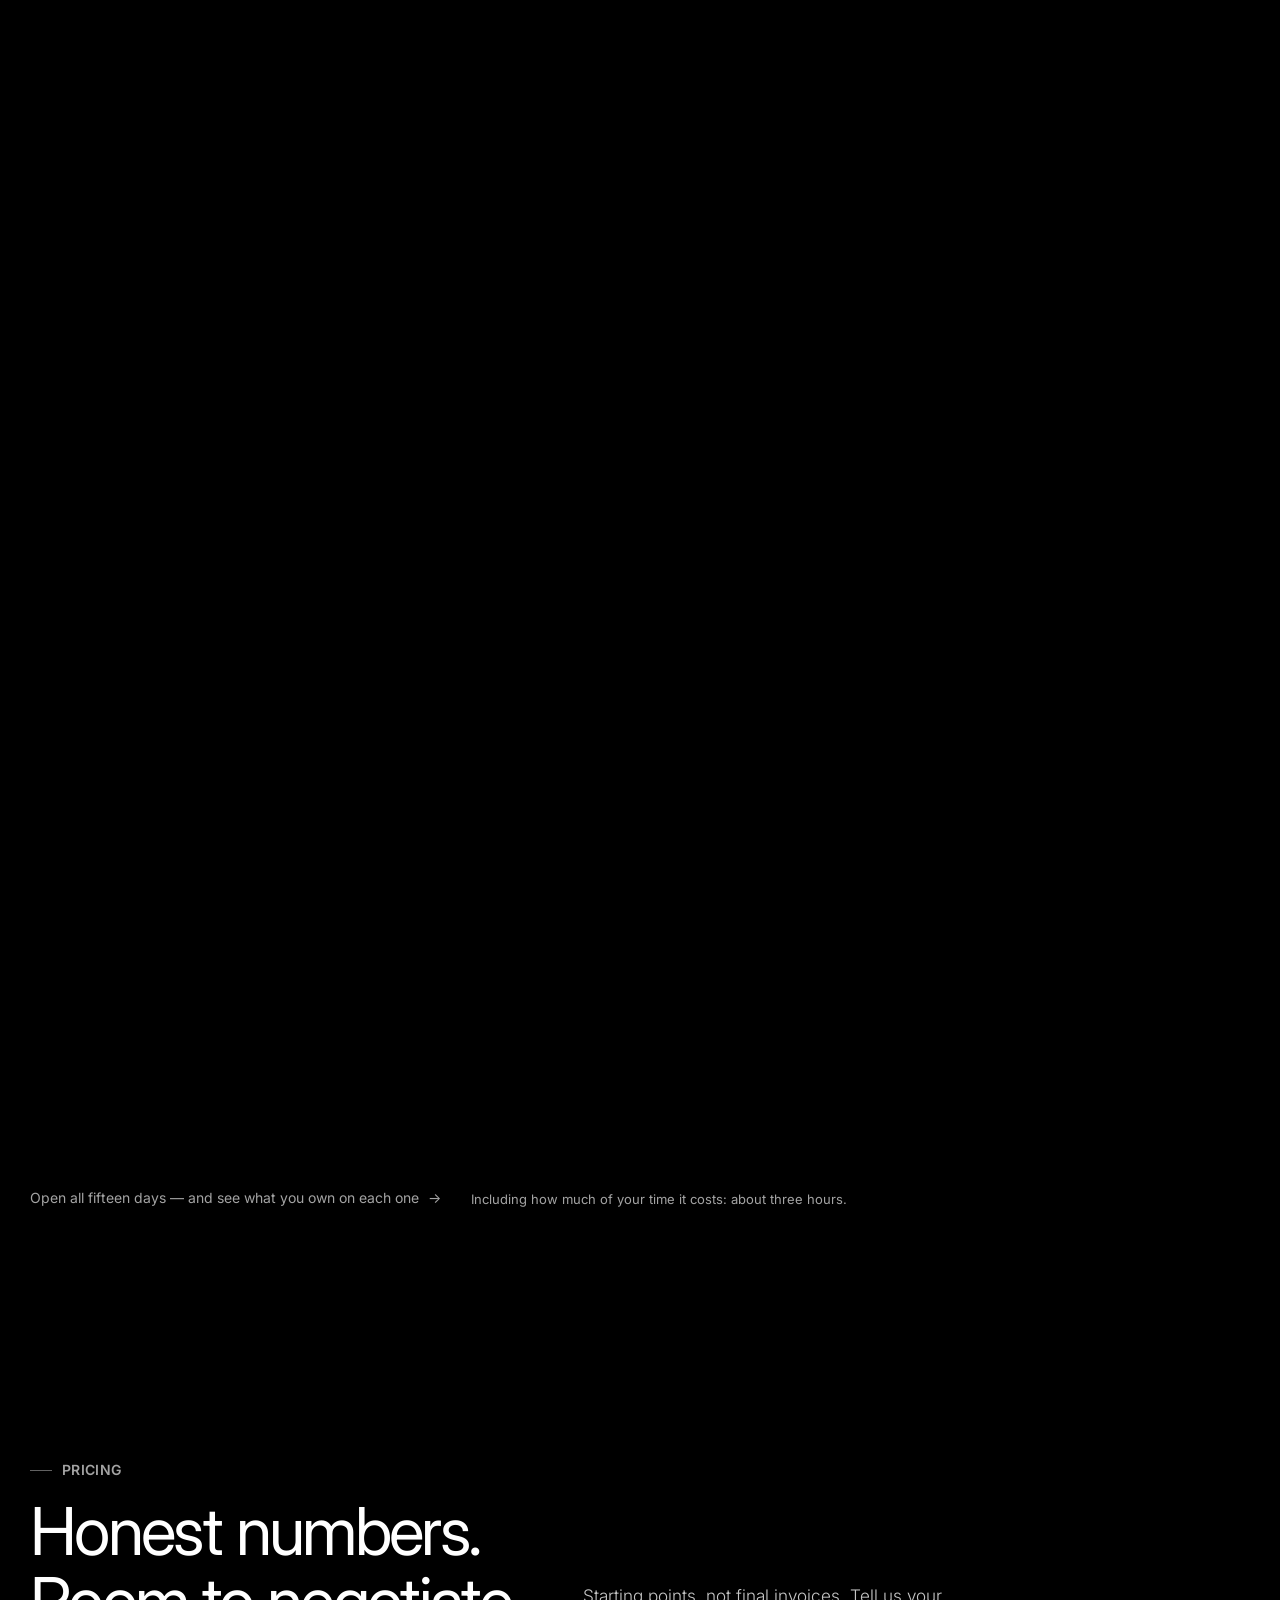
==== commit a1e0fb45: "Fix the mobile menu and vault link, move to Delhi, add new work and the NRIC tool - Mobile menu: the" ====
--- a/index.html
+++ b/index.html
@@ -29,13 +29,13 @@
 <link href="https://fonts.googleapis.com/css2?family=Inter:wght@200;300;400;500;600;700&display=swap" rel="stylesheet">
 
 <!-- Styles: tokens → base → components → sections → responsive -->
-<link rel="stylesheet" href="assets/css/tokens.css?v=20261024c">
-<link rel="stylesheet" href="assets/css/base.css?v=20261024c">
-<link rel="stylesheet" href="assets/css/components.css?v=20261024c">
-<link rel="stylesheet" href="assets/css/sections.css?v=20261024c">
-<link rel="stylesheet" href="assets/css/tools.css?v=20261024c">
-<link rel="stylesheet" href="assets/css/responsive.css?v=20261024c">
-<link rel="stylesheet" href="assets/css/motion.css?v=20261024c">
+<link rel="stylesheet" href="assets/css/tokens.css?v=20261109">
+<link rel="stylesheet" href="assets/css/base.css?v=20261109">
+<link rel="stylesheet" href="assets/css/components.css?v=20261109">
+<link rel="stylesheet" href="assets/css/sections.css?v=20261109">
+<link rel="stylesheet" href="assets/css/tools.css?v=20261109">
+<link rel="stylesheet" href="assets/css/responsive.css?v=20261109">
+<link rel="stylesheet" href="assets/css/motion.css?v=20261109">
 
 <script type="application/ld+json">
 {
@@ -47,7 +47,7 @@
   "email":"admin@aivoryx.com",
   "telephone":"+91-93995-93499",
   "areaServed":"IN",
-  "address":{"@type":"PostalAddress","addressLocality":"Bhubaneswar","addressRegion":"Odisha","addressCountry":"IN"},
+  "address":{"@type":"PostalAddress","streetAddress":"Dwarka Mor","addressLocality":"New Delhi","addressRegion":"Delhi","postalCode":"110059","addressCountry":"IN"},
   "serviceType":["Website design","Web application development","Mobile app development","E-commerce","AI chat automation"]
 }
 </script>
@@ -216,8 +216,8 @@
       <div>
         <p class="eyebrow eyebrow--muted">Recent work</p>
         <h2 class="h-lg secHead__title">
-          <span class="line"><span style="--d:.05s">Four businesses.</span></span>
-          <span class="line"><span style="--d:.16s">Four very different problems.</span></span>
+          <span class="line"><span style="--d:.05s">Six builds.</span></span>
+          <span class="line"><span style="--d:.16s">Six very different problems.</span></span>
         </h2>
       </div>
       <p class="lede muted fade" style="--d:.3s">
@@ -229,7 +229,129 @@
     <!-- 01 -->
     <article class="work__item">
       <div>
-        <span class="work__index">01 &mdash; Digital marketing</span>
+        <span class="work__index">01 &mdash; Solar &middot; AI assistant</span>
+        <h3 class="h-md work__name">Solar Saathi</h3>
+        <p class="work__role">Clans Machina &middot; Talking solar assistant in Odia, Hindi &amp; English</p>
+        <p class="work__desc">
+          A form asks people to do the work. Saathi does it with them. A friendly
+          robot greets the visitor, lets them pick Odia, Hindi or English, then talks
+          them through every question out loud and on screen, starting with name and
+          mobile (verified by OTP), until their solar plan is ready and the finished
+          enquiry lands with the Clans Machina team.
+        </p>
+        <div class="work__tags">
+          <span class="work__tag" style="--d:.05s">Odia &middot; Hindi &middot; English</span>
+          <span class="work__tag" style="--d:.11s">Speaks every question</span>
+          <span class="work__tag" style="--d:.17s">OTP-verified leads</span>
+          <span class="work__tag" style="--d:.23s">One question at a time</span>
+          <span class="work__tag" style="--d:.29s">Animated character</span>
+        </div>
+        <a class="ghost" href="https://saathi.clansmachina.com/" target="_blank" rel="noopener">Talk to Saathi <i>&rarr;</i></a>
+      </div>
+      <div class="work__visual" data-parallax="0.05">
+        <div class="frame"><div class="frame__inner">
+          <span class="frame__sheen" aria-hidden="true"></span>
+          <div class="frame__bar">
+            <i class="frame__dot"></i><i class="frame__dot"></i><i class="frame__dot"></i>
+            <span class="frame__url">saathi.clansmachina.com</span>
+          </div>
+          <div class="frame__shot">
+            <img data-media src="assets/img/work/saathi.webp"
+                 srcset="assets/img/work/saathi-800.webp 800w, assets/img/work/saathi.webp 1280w"
+                 sizes="(max-width:900px) 92vw, 46vw"
+                 width="1280" height="880" loading="lazy" decoding="async"
+                 alt="Solar Saathi &mdash; the talking solar robot asking which language to speak in: Odia, Hindi or English">
+            <div class="frame__badge"><b data-count="3">0</b><span>LANGUAGES, SPOKEN</span></div>
+          </div>
+        </div></div>
+      </div>
+    </article>
+
+    <!-- 02 -->
+    <article class="work__item">
+      <div>
+        <span class="work__index">02 &mdash; Export &amp; bulk minerals</span>
+        <h3 class="h-md work__name">Jay Jagannath Marine Eximss</h3>
+        <p class="work__role">Cuttack, Odisha &middot; Export house website</p>
+        <p class="work__desc">
+          An overseas buyer decides from a spec sheet, not a sales pitch. So every
+          grade &mdash; Class F and Class C fly ash, zinc ash, bottom and pond ash &mdash; is on
+          the page with its standard, HSN code and packing. A shipment calculator turns
+          tonnage into bags and containers, and the quote form asks for port and
+          Incoterm, the way a trader actually writes an enquiry.
+        </p>
+        <div class="work__tags">
+          <span class="work__tag" style="--d:.05s">Product spec catalogue</span>
+          <span class="work__tag" style="--d:.11s">Shipment calculator</span>
+          <span class="work__tag" style="--d:.17s">Port &amp; Incoterm enquiry</span>
+          <span class="work__tag" style="--d:.23s">ASTM &middot; EN &middot; IS standards</span>
+          <span class="work__tag" style="--d:.29s">Office &amp; ports map</span>
+        </div>
+        <a class="ghost" href="https://jjmeexporthouse.com/" target="_blank" rel="noopener">Visit jjmeexporthouse.com <i>&rarr;</i></a>
+      </div>
+      <div class="work__visual" data-parallax="0.05">
+        <div class="frame"><div class="frame__inner">
+          <span class="frame__sheen" aria-hidden="true"></span>
+          <div class="frame__bar">
+            <i class="frame__dot"></i><i class="frame__dot"></i><i class="frame__dot"></i>
+            <span class="frame__url">jjmeexporthouse.com</span>
+          </div>
+          <div class="frame__shot">
+            <img data-media src="assets/img/work/jjmee.webp"
+                 srcset="assets/img/work/jjmee-800.webp 800w, assets/img/work/jjmee.webp 1280w"
+                 sizes="(max-width:900px) 92vw, 46vw"
+                 width="1280" height="880" loading="lazy" decoding="async"
+                 alt="Jay Jagannath Marine Eximss &mdash; fly ash and zinc ash exporter site">
+            <div class="frame__badge"><b data-count="6">0</b><span>PRODUCT GRADES</span></div>
+          </div>
+        </div></div>
+      </div>
+    </article>
+
+    <!-- 03 -->
+    <article class="work__item">
+      <div>
+        <span class="work__index">03 &mdash; Diagnostics &amp; clinic</span>
+        <h3 class="h-md work__name">Kamini Clinic &amp; Labs</h3>
+        <p class="work__role">Bhubaneswar &middot; Clinic website + booking</p>
+        <p class="work__desc">
+          Patients don't want to read about a lab. They want the price of a test and a
+          time someone will come to their home. So the price list is out in the open, and a two-step
+          booking asks what you need before it asks for your number. That way the clinic calls
+          back already knowing the test.
+        </p>
+        <div class="work__tags">
+          <span class="work__tag" style="--d:.05s">Two-step booking</span>
+          <span class="work__tag" style="--d:.11s">Public test prices</span>
+          <span class="work__tag" style="--d:.17s">Search by concern</span>
+          <span class="work__tag" style="--d:.23s">Doctor timetable</span>
+          <span class="work__tag" style="--d:.29s">Home collection flow</span>
+        </div>
+        <a class="ghost" href="https://kaminilabs.in" target="_blank" rel="noopener">Visit kaminilabs.in <i>&rarr;</i></a>
+      </div>
+      <div class="work__visual" data-parallax="0.05">
+        <div class="frame"><div class="frame__inner">
+          <span class="frame__sheen" aria-hidden="true"></span>
+          <div class="frame__bar">
+            <i class="frame__dot"></i><i class="frame__dot"></i><i class="frame__dot"></i>
+            <span class="frame__url">kaminilabs.in</span>
+          </div>
+          <div class="frame__shot">
+            <img data-media src="assets/img/work/kaminilabs.webp?v=2"
+                 srcset="assets/img/work/kaminilabs-800.webp?v=2 800w, assets/img/work/kaminilabs.webp?v=2 1280w"
+                 sizes="(max-width:900px) 92vw, 46vw"
+                 width="1280" height="880" loading="lazy" decoding="async"
+                 alt="Kamini Clinic &amp; Labs &mdash; diagnostic centre site with test booking">
+            <div class="frame__badge"><b data-count="2">0</b><span>STEPS TO A BOOKING</span></div>
+          </div>
+        </div></div>
+      </div>
+    </article>
+
+    <!-- 04 -->
+    <article class="work__item">
+      <div>
+        <span class="work__index">04 &mdash; Digital marketing</span>
         <h3 class="h-md work__name">MarketIQ Infotech</h3>
         <p class="work__role">Bhubaneswar &middot; Full agency website</p>
         <p class="work__desc">
@@ -266,10 +388,10 @@
       </div>
     </article>
 
-    <!-- 02 -->
+    <!-- 05 -->
     <article class="work__item">
       <div>
-        <span class="work__index">02 &mdash; Rooftop solar</span>
+        <span class="work__index">05 &mdash; Rooftop solar</span>
         <h3 class="h-md work__name">Clans Machina</h3>
         <p class="work__role">Odisha &amp; nationwide &middot; Website + calculators</p>
         <p class="work__desc">
@@ -306,10 +428,10 @@
       </div>
     </article>
 
-    <!-- 03 -->
+    <!-- 06 -->
     <article class="work__item">
       <div>
-        <span class="work__index">03 &mdash; Staffing &amp; workforce</span>
+        <span class="work__index">06 &mdash; Staffing &amp; workforce</span>
         <h3 class="h-md work__name">Odisha Workforce Solutions</h3>
         <p class="work__role">Bhubaneswar &middot; Corporate website</p>
         <p class="work__desc">
@@ -344,46 +466,6 @@
       </div>
     </article>
 
-    <!-- 04 -->
-    <article class="work__item">
-      <div>
-        <span class="work__index">04 &mdash; Diagnostics &amp; clinic</span>
-        <h3 class="h-md work__name">Kamini Clinic &amp; Labs</h3>
-        <p class="work__role">Bhubaneswar &middot; Clinic website + booking</p>
-        <p class="work__desc">
-          Patients don't want to read about a lab. They want the price of a test and a
-          time someone will come to their home. So the price list is out in the open, and a two-step
-          booking asks what you need before it asks for your number. That way the clinic calls
-          back already knowing the test.
-        </p>
-        <div class="work__tags">
-          <span class="work__tag" style="--d:.05s">Two-step booking</span>
-          <span class="work__tag" style="--d:.11s">Public test prices</span>
-          <span class="work__tag" style="--d:.17s">Search by concern</span>
-          <span class="work__tag" style="--d:.23s">Doctor timetable</span>
-          <span class="work__tag" style="--d:.29s">Home collection flow</span>
-        </div>
-        <a class="ghost" href="https://kaminilabs.in" target="_blank" rel="noopener">Visit kaminilabs.in <i>&rarr;</i></a>
-      </div>
-      <div class="work__visual" data-parallax="0.05">
-        <div class="frame"><div class="frame__inner">
-          <span class="frame__sheen" aria-hidden="true"></span>
-          <div class="frame__bar">
-            <i class="frame__dot"></i><i class="frame__dot"></i><i class="frame__dot"></i>
-            <span class="frame__url">kaminilabs.in</span>
-          </div>
-          <div class="frame__shot">
-            <img data-media src="assets/img/work/kaminilabs.webp"
-                 srcset="assets/img/work/kaminilabs-800.webp 800w, assets/img/work/kaminilabs.webp 1280w"
-                 sizes="(max-width:900px) 92vw, 46vw"
-                 width="1280" height="880" loading="lazy" decoding="async"
-                 alt="Kamini Clinic &amp; Labs &mdash; diagnostic centre site with test booking">
-            <div class="frame__badge"><b data-count="2">0</b><span>STEPS TO A BOOKING</span></div>
-          </div>
-        </div></div>
-      </div>
-    </article>
-
     <div class="rv" style="margin-top:var(--s36);display:flex;align-items:center;gap:var(--s30);flex-wrap:wrap">
       <a class="ghost" href="work.html">Open the full case studies &mdash; and try each build <i>&rarr;</i></a>
       <p class="caption">More projects added soon.</p>
@@ -464,7 +546,7 @@
       <div>
         <p class="eyebrow eyebrow--muted">Free tools</p>
         <h2 class="h-lg secHead__title">
-          <span class="line"><span style="--d:.05s">Seven of ours are free.</span></span>
+          <span class="line"><span style="--d:.05s">Eight of ours are free.</span></span>
           <span class="line"><span style="--d:.16s">Go and break one.</span></span>
         </h2>
       </div>
@@ -508,7 +590,7 @@
         <span class="bento__go">Open <i>&rarr;</i></span>
       </a>
 
-      <a class="bento__card" href="https://vault.aivoryx.com/login" target="_blank" rel="noopener"
+      <a class="bento__card" href="https://vault.aivoryx.com/" target="_blank" rel="noopener"
          style="--s:3;--c:#8052ff;--dx:88px;--dy:40px;--rot:5deg">
         <span class="bento__top">
           <span class="bento__glyph" aria-hidden="true">
@@ -590,6 +672,23 @@
         <p class="bento__d">Compress JPG, PNG and WebP, resize to a target width, convert HEIC from
           an iPhone, move between PNG and WebP either way &mdash; and cut the background out with AI
           that runs on your own machine, not a server.</p>
+        <span class="bento__go">Open <i>&rarr;</i></span>
+      </a>
+
+      <a class="bento__card bento__card--wide" href="https://nric-generator.aivoryx.com/" target="_blank" rel="noopener"
+         style="--s:12;--c:#4fd1b0;--dx:60px;--dy:72px;--rot:2deg">
+        <span class="bento__top">
+          <span class="bento__glyph" aria-hidden="true">
+            <svg width="20" height="20" viewBox="0 0 24 24" fill="none" stroke="currentColor" stroke-width="1.4" stroke-linecap="round" stroke-linejoin="round">
+              <rect x="2.8" y="5" width="18.4" height="14" rx="2.2"/><circle cx="8.4" cy="11" r="2.1"/><path d="M5.2 16.2c.6-1.6 1.8-2.4 3.2-2.4s2.6.8 3.2 2.4M14 10h4.4M14 13.6h3"/>
+            </svg>
+          </span>
+          <span class="bento__tag">Dev &amp; QA &middot; Singapore</span>
+        </span>
+        <h3 class="bento__t">Singapore NRIC &amp; FIN generator</h3>
+        <p class="bento__d">Test NRIC and FIN numbers that pass the checksum but belong to nobody. One
+          click for one, up to 250 at once exported as CSV, JSON, SQL or code &mdash; plus a validator
+          that names the right check letter. It all runs in your browser.</p>
         <span class="bento__go">Open <i>&rarr;</i></span>
       </a>
     </div>
@@ -938,16 +1037,16 @@
 </a>
 
 <!-- Scripts: config → utils → modules → boot. Order matters. -->
-<script src="assets/js/config.js?v=20261024c" defer></script>
-<script src="assets/js/utils.js?v=20261024c" defer></script>
-<script src="assets/js/contact.js?v=20261024c" defer></script>
-<script src="assets/js/nav.js?v=20261024c" defer></script>
-<script src="assets/js/reveal.js?v=20261024c" defer></script>
+<script src="assets/js/config.js?v=20261109" defer></script>
+<script src="assets/js/utils.js?v=20261109" defer></script>
+<script src="assets/js/contact.js?v=20261109" defer></script>
+<script src="assets/js/nav.js?v=20261109" defer></script>
+<script src="assets/js/reveal.js?v=20261109" defer></script>
 <script src="assets/js/form.js?v=20261109a" defer></script>
-<script src="assets/js/constellation.js?v=20261024c" defer></script>
-<script src="assets/js/hero.js?v=20261024c" defer></script>
-<script src="assets/js/build.js?v=20261024c" defer></script>
-<script src="assets/js/motion.js?v=20261024c" defer></script>
-<script src="assets/js/main.js?v=20261024c" defer></script>
+<script src="assets/js/constellation.js?v=20261109" defer></script>
+<script src="assets/js/hero.js?v=20261109" defer></script>
+<script src="assets/js/build.js?v=20261109" defer></script>
+<script src="assets/js/motion.js?v=20261109" defer></script>
+<script src="assets/js/main.js?v=20261109" defer></script>
 </body>
 </html>
--- a/assets/css/responsive.css
+++ b/assets/css/responsive.css
@@ -64,20 +64,43 @@
   /* Six links plus the brand and the CTA stop fitting below ~960px: the pill
      wrapped to two lines and took the whole bar with it. The menu moves to
      the burger here rather than at 760. */
+  /* While the menu is open the bar drops its blur, instantly. backdrop-filter
+     makes the nav the containing block for its fixed children, so once the
+     page had scrolled (.is-stuck) the "full-screen" menu was only as tall as
+     the bar: links spilled upward, got cut off, and the page showed through.
+     transition:none matters — a fading blur still traps it for .45s. */
+  .nav.is-open{
+    background:transparent;box-shadow:none;transition:none;
+    backdrop-filter:none;-webkit-backdrop-filter:none;
+  }
   .nav__links{
-    position:fixed;inset:0;flex-direction:column;justify-content:center;gap:var(--s12);
-    padding:var(--s96) var(--s24);
-    background:rgba(0,0,0,.97);backdrop-filter:blur(22px);
-    -webkit-backdrop-filter:blur(22px);
-    opacity:0;pointer-events:none;transition:opacity .45s ease;
-  }
-  .nav.is-open .nav__links{opacity:1;pointer-events:auto}
+    position:fixed;inset:0;z-index:1;
+    width:100%;height:100vh;height:100dvh;
+    flex-direction:column;justify-content:flex-start;align-items:stretch;gap:2px;
+    padding:calc(var(--nav-h) + 12px) var(--s24) calc(var(--s30) + env(safe-area-inset-bottom));
+    overflow-y:auto;overscroll-behavior:contain;-webkit-overflow-scrolling:touch;
+    background:#000;
+    opacity:0;visibility:hidden;pointer-events:none;
+    transition:opacity .35s ease,visibility 0s linear .35s;
+  }
+  .nav.is-open .nav__links{
+    opacity:1;visibility:visible;pointer-events:auto;
+    transition:opacity .35s ease,visibility 0s;
+  }
+  /* auto margins centre the list when it fits and fall to zero when it
+     doesn't, so a short screen scrolls instead of clipping the first link */
+  .nav__links .nav__link:first-of-type{margin-top:auto}
+  .nav__links .nav__link:last-of-type{margin-bottom:auto}
   .nav__pill{display:none}
   .nav__link{
-    font-size:30px;text-transform:none;letter-spacing:-0.04em;
-    color:#fff;font-weight:var(--fw-r);padding:10px 0;text-align:center;
+    display:block;width:100%;max-width:420px;margin-inline:auto;
+    font-size:clamp(26px,8vw,34px);line-height:1.15;text-transform:none;letter-spacing:-0.04em;
+    color:#fff;font-weight:var(--fw-r);padding:12px 0;text-align:center;
     opacity:0;transform:translateY(20px);
   }
+  .nav.is-open .nav__link.is-active{color:var(--iris)}
+  /* the close button and the quote button stay above the open menu */
+  .nav.is-open .nav__right{position:relative;z-index:2}
   .nav.is-open .nav__link{animation:menuIn .6s var(--ease) forwards}
   .nav.is-open .nav__link:nth-child(3){animation-delay:.06s}
   .nav.is-open .nav__link:nth-child(4){animation-delay:.12s}
@@ -232,3 +255,11 @@
   body{background:#fff;color:#000}
   .rv,.fade,.step,.plan,.svc__row,.work__tag,.line > span{opacity:1;transform:none}
 }
+
+/* ---------------- Short screens (phones on their side) ----------------
+   Six links at full size need ~440px of height. Below that the menu
+   tightens instead of making someone scroll a navigation list. */
+@media (max-width:1024px) and (max-height:520px){
+  .nav__links{padding-top:calc(var(--nav-h) + 4px);gap:0}
+  .nav__link{font-size:22px;padding:7px 0}
+}
--- a/assets/css/motion.css
+++ b/assets/css/motion.css
@@ -112,7 +112,7 @@
 
 /* ============================================================
    The work deck
-   Three case studies that stack instead of scrolling past. Each
+   Case studies that stack instead of scrolling past. Each
    card sticks under the nav; the next slides over it and motion.js
    scales the buried ones back so the pile has depth.
    ============================================================ */
@@ -132,6 +132,9 @@
 [data-sect="stack"] .work__item:nth-of-type(1){top:calc(var(--nav-h) + 16px)}
 [data-sect="stack"] .work__item:nth-of-type(2){top:calc(var(--nav-h) + 30px)}
 [data-sect="stack"] .work__item:nth-of-type(3){top:calc(var(--nav-h) + 44px)}
+[data-sect="stack"] .work__item:nth-of-type(4){top:calc(var(--nav-h) + 58px)}
+[data-sect="stack"] .work__item:nth-of-type(5){top:calc(var(--nav-h) + 72px)}
+[data-sect="stack"] .work__item:nth-of-type(6){top:calc(var(--nav-h) + 86px)}
 [data-sect="stack"] .work__item:last-of-type{margin-bottom:0}
 /* the hairline sweep belonged to the old bordered rows */
 [data-sect="stack"] .work__item::after{display:none}
